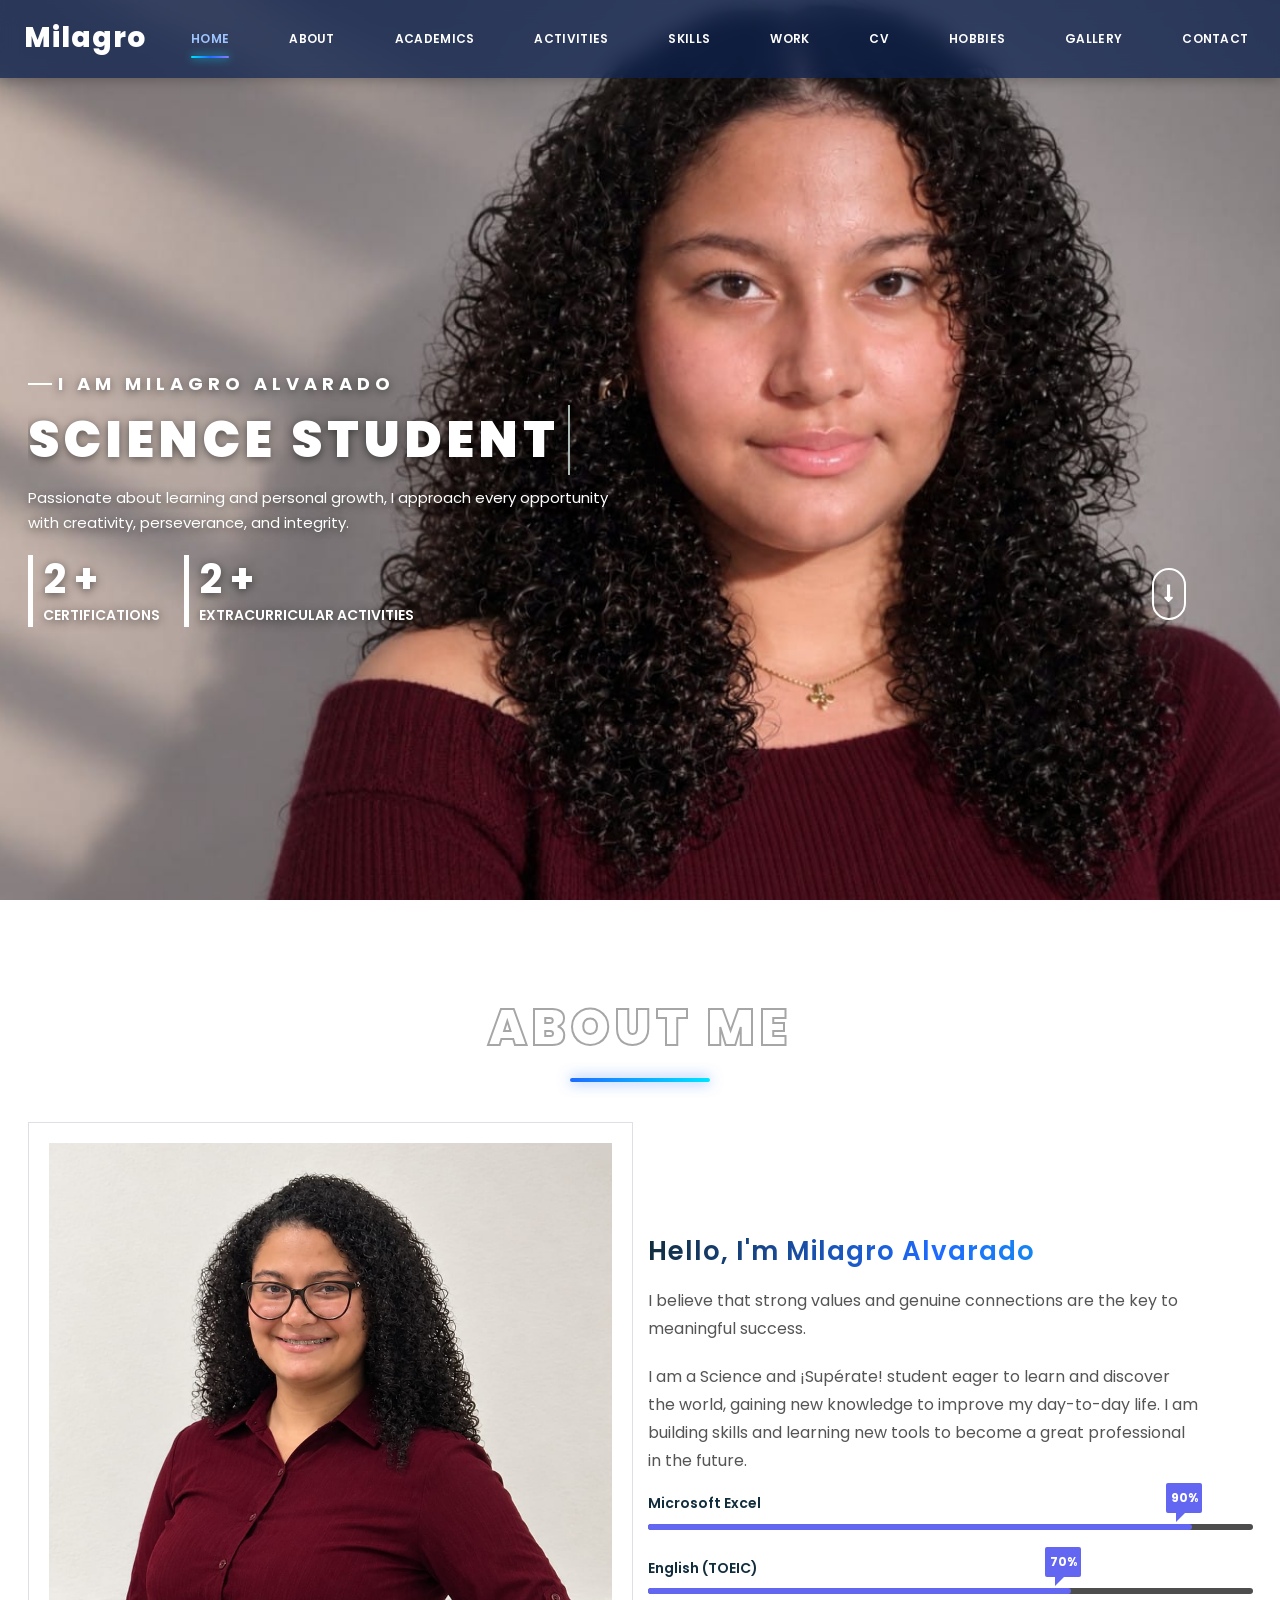
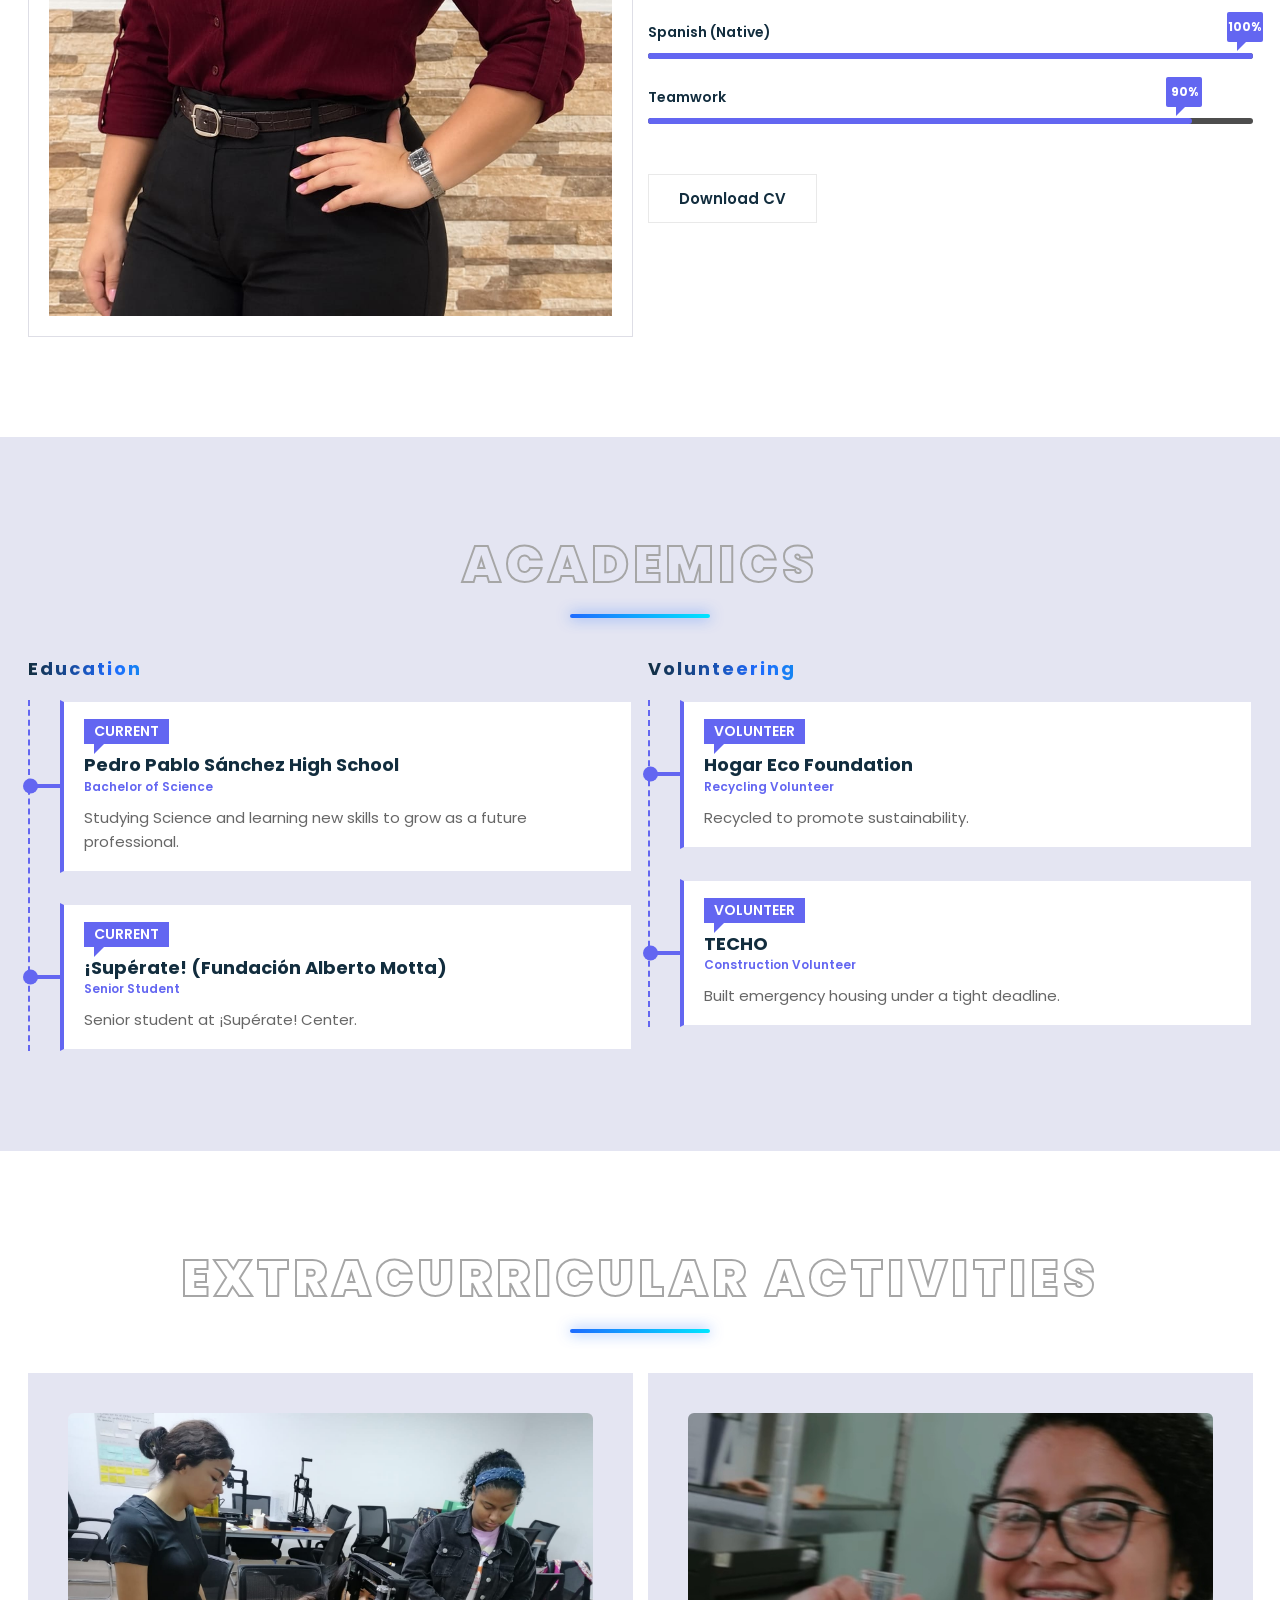
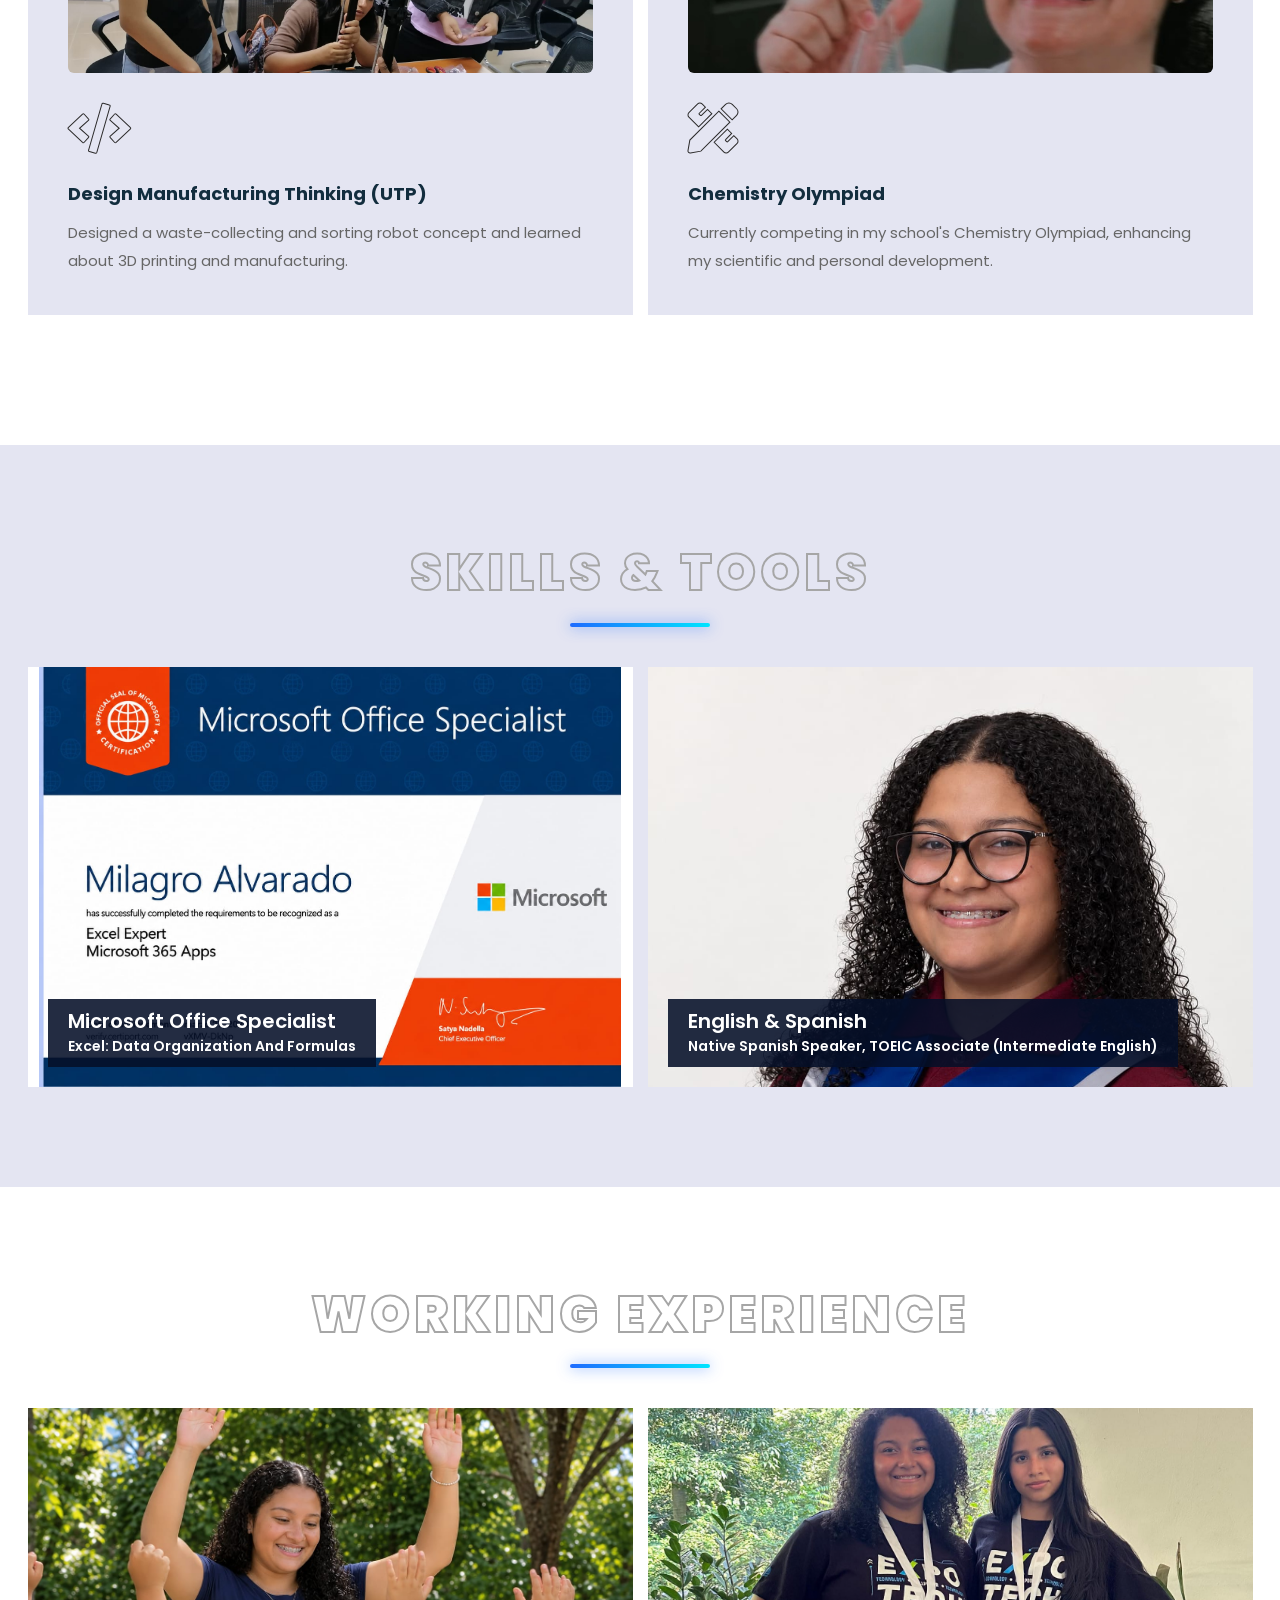
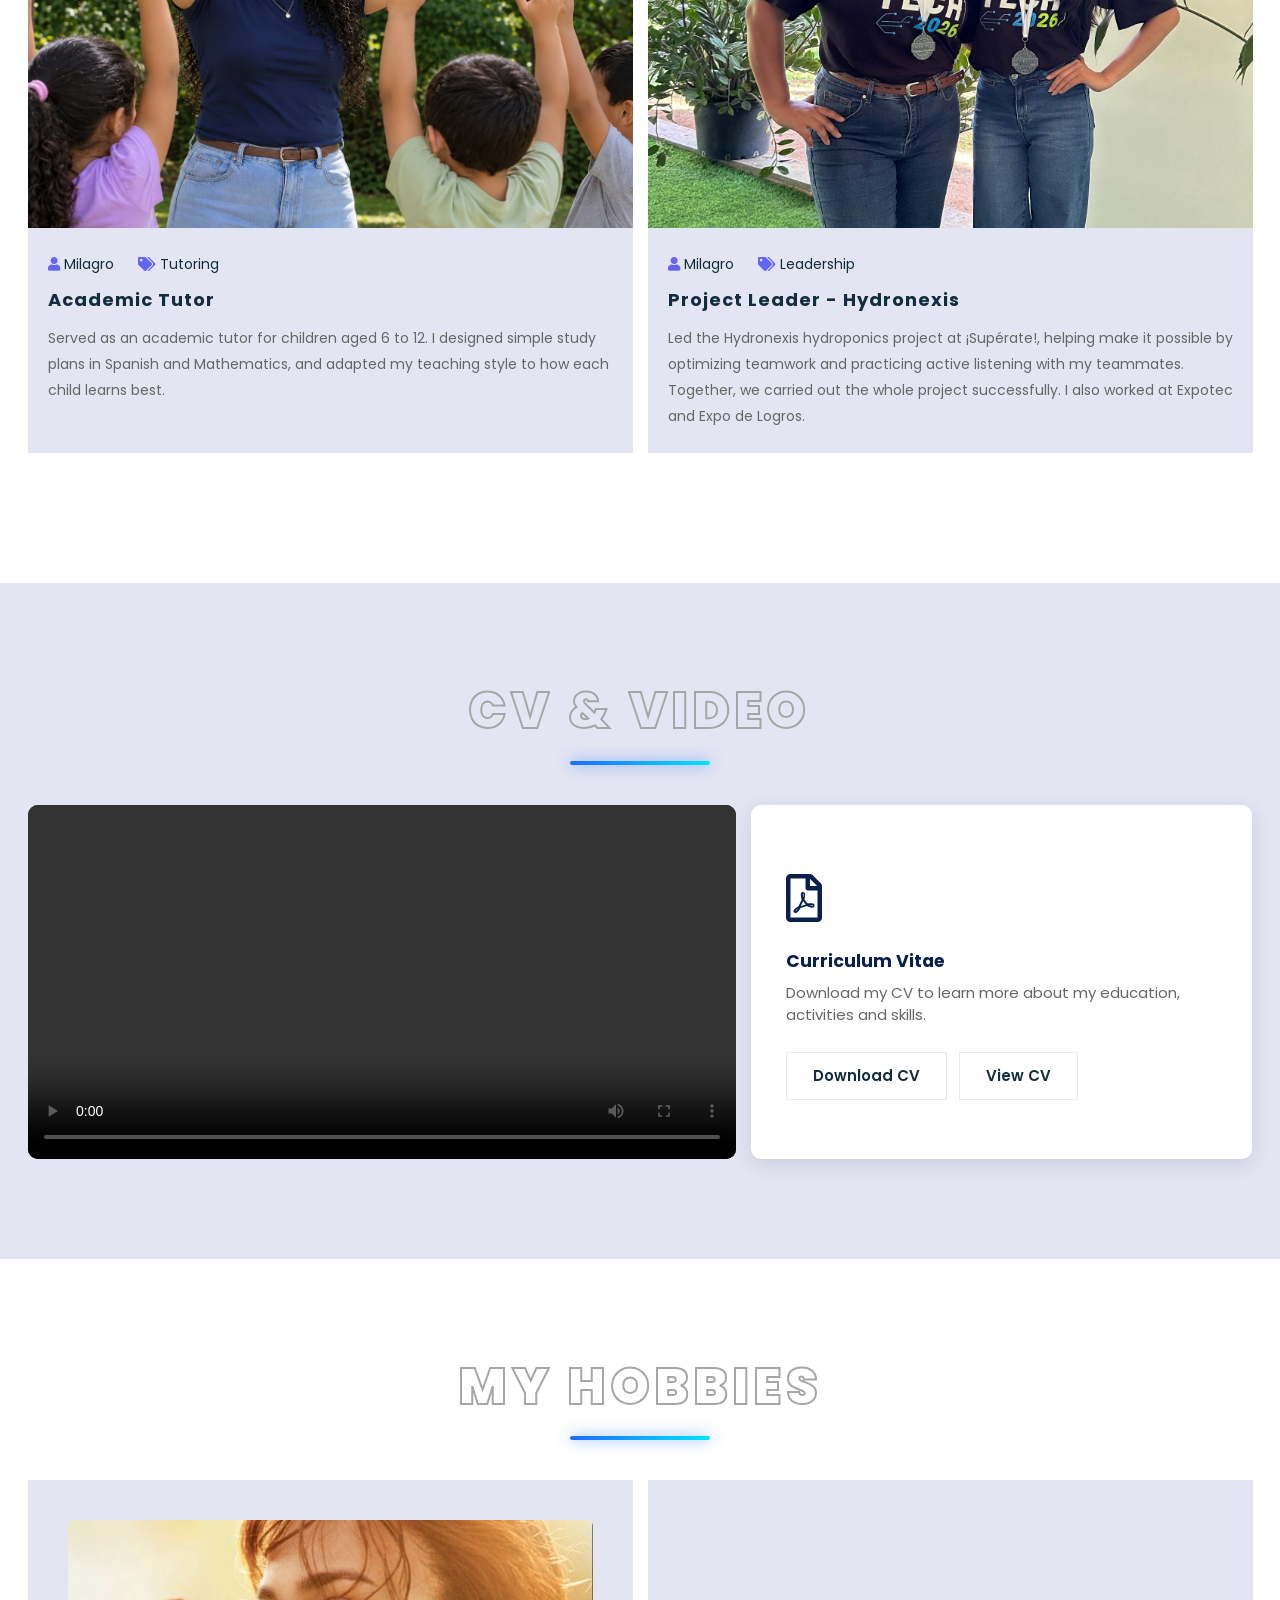
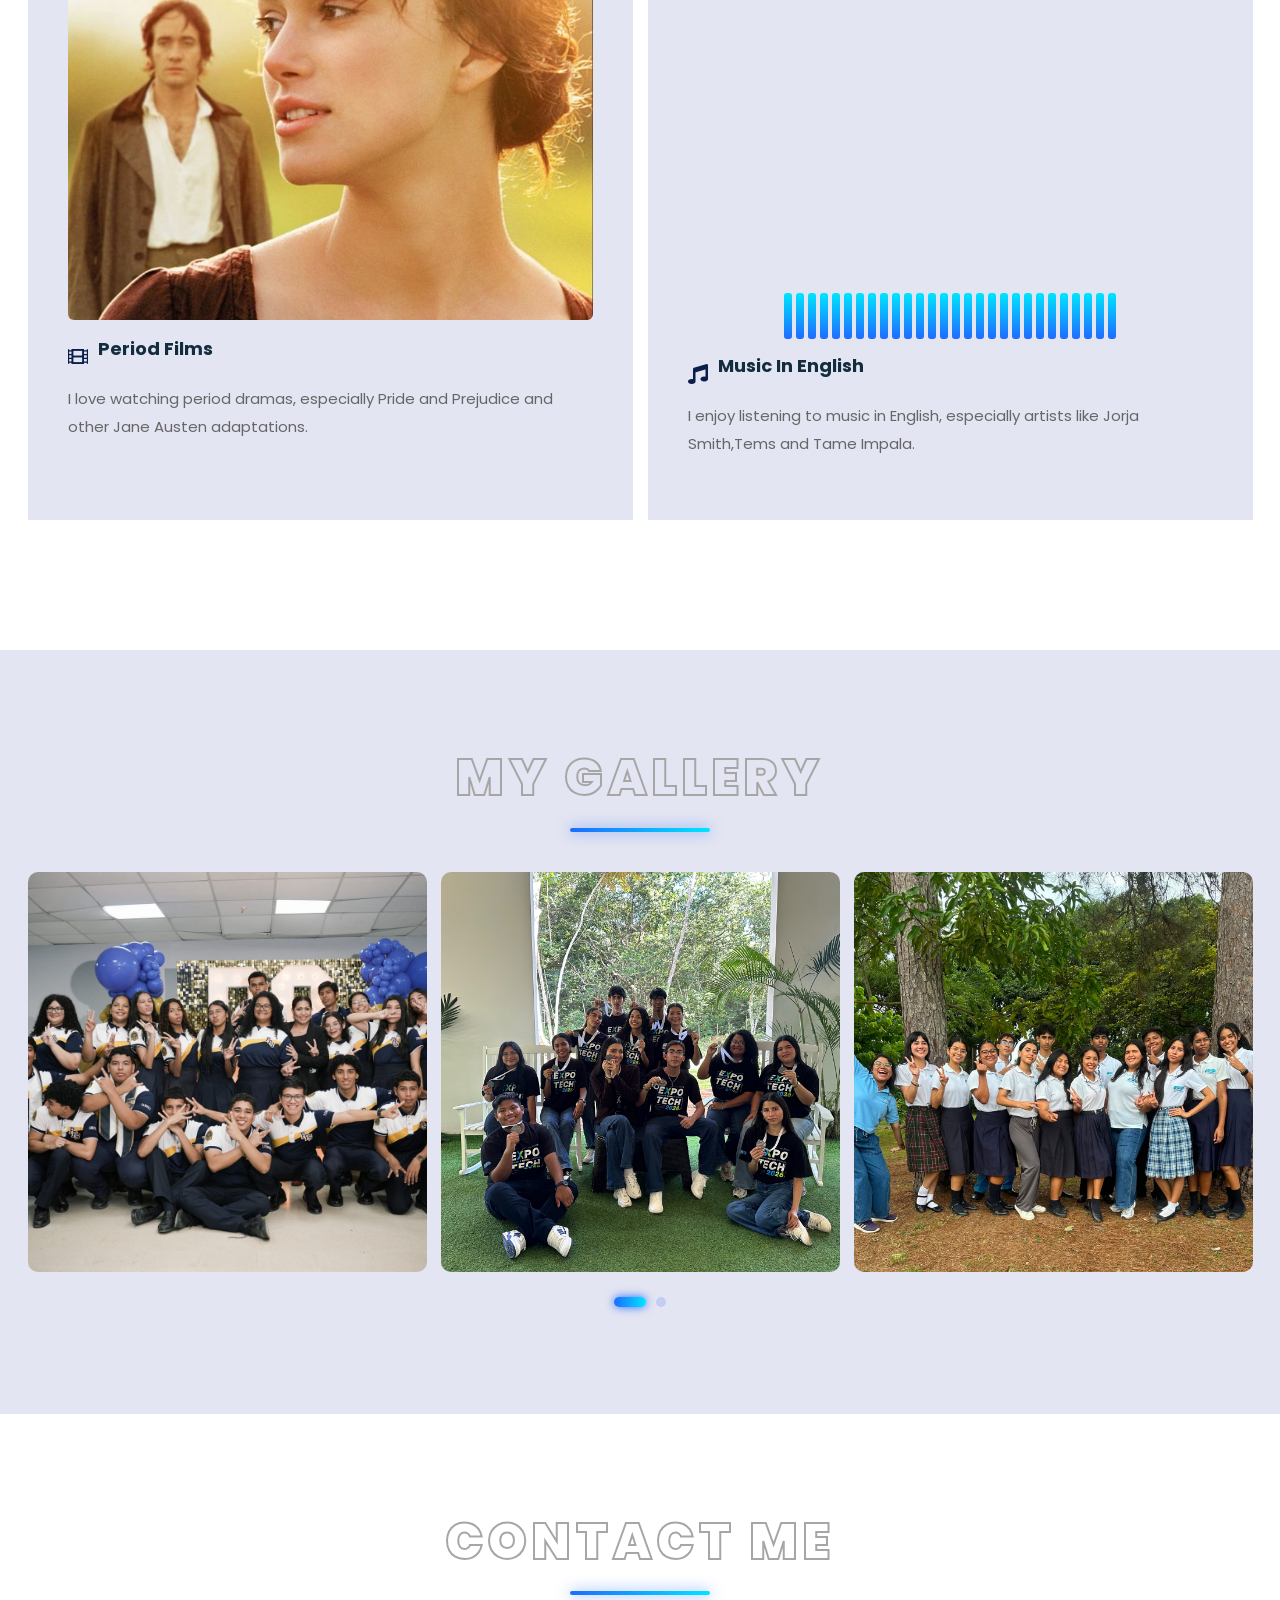
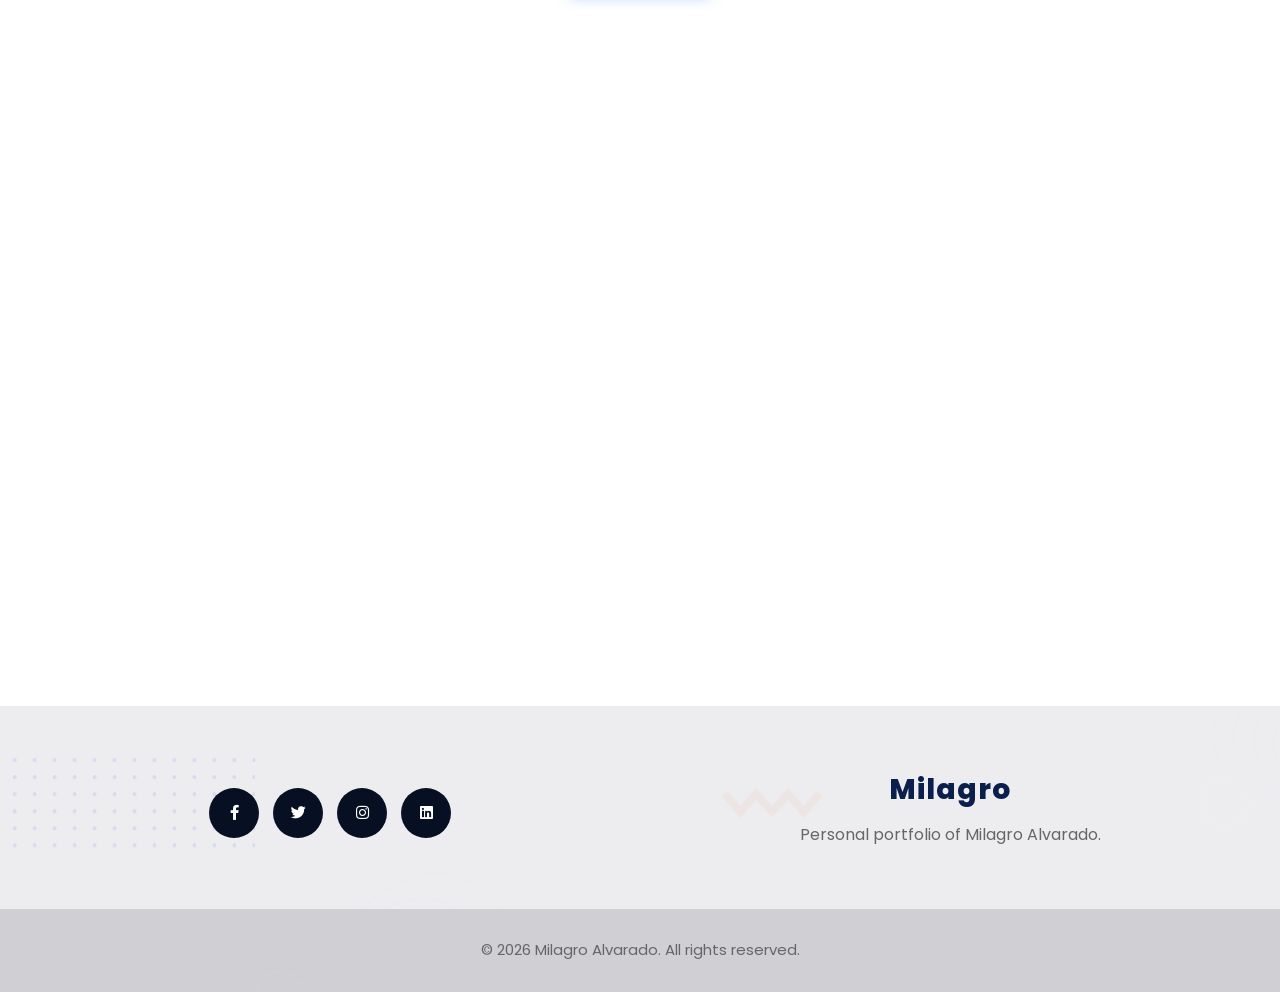
==== index.html @ 0e86d21f "Update fmt.Println message from 'Hello' to 'Goodbye'" ====
<!DOCTYPE html>
<html class="no-js" lang="en">

<head>
 <meta charset="UTF-8">
 <meta name="viewport" content="width=device-width, initial-scale=1, shrink-to-fit=no">
 <title>Milagro Alvarado - Portfolio</title>
 <link rel="icon" href="assets/img/icon.png?v=2" type="image/png">

 <link rel="stylesheet" href="assets/css/bootstrap.min.css">
 <link rel="stylesheet" href="assets/css/fontawesome.all.min.css">
 <link rel="stylesheet" href="assets/css/owl.carousel.min.css">
 <link rel="stylesheet" href="assets/css/owl.theme.default.min.css">
 <link rel="stylesheet" href="assets/css/animate.css">
 <link rel="stylesheet" href="assets/css/lightcase.css">
 <link rel="stylesheet" href="assets/css/typed.css">
 <link rel="stylesheet" href="assets/css/normalize.css">
 <link rel="stylesheet" href="style.css">
 <link rel="stylesheet" href="assets/css/responsive.css">
<link rel="stylesheet" href="animaciones.css?v=2">
 <style>
  html, body { overflow-x: hidden; }

  /* ===== 1. TOP BAR: translucent navy, white letters, ONE row ===== */
  .header {
   background: rgba(11, 31, 77, .72) !important;
   -webkit-backdrop-filter: blur(10px);
   backdrop-filter: blur(10px);
   box-shadow: 0 2px 12px rgba(0, 0, 0, .25);
  }
  .header .logo a { color: #fff !important; }
  .header .menu nav ul li a { color: #fff !important; font-weight: 600; }
  .header .menu nav ul li.current a,
  .header .menu nav ul li a:hover { color: #9ec5ff !important; }

  /* Text logo (no black background) */
  .header .logo a.logo-text,
  .footer .f-logo a.logo-text {
   font-family: 'Poppins', sans-serif;
   font-weight: 800;
   font-size: 28px;
   letter-spacing: 1px;
   color: #fff !important;
   text-decoration: none;
   line-height: 1;
   display: inline-block;
  }

  @media (min-width: 992px) {
   .header .container { max-width: 100%; padding-left: 24px; padding-right: 24px; }
   .header .row { flex-wrap: nowrap; align-items: center; }
   .header .row > .col-lg-2 { flex: 0 0 auto; width: auto; max-width: none; }
   .header .row > .col-lg-10 { flex: 1 1 auto; width: auto; max-width: none; }
   .header .menu nav ul {
    display: flex;
    flex-wrap: nowrap;
    justify-content: flex-end;
    white-space: nowrap;
   }
   .header .menu nav ul li { margin-left: 6px !important; margin-right: 6px !important; }
   .header .menu nav ul li a { font-size: 11px !important; letter-spacing: .3px; }
  }
  @media (min-width: 1200px) {
   .header .menu nav ul li { margin-left: 10px !important; margin-right: 10px !important; }
   .header .menu nav ul li a { font-size: 12px !important; }
  }

  /* ===== 2. HERO: white text ===== */
  .hero2-section-caption h2,
  .hero2-section-caption h4,
  .hero2-section-caption h4 b,
  .hero2-section-caption p,
  .hero2-section-caption ul li .counter-full,
  .hero2-section-caption ul li .counter-full span,
  .hero2-section-caption ul li .content {
   color: #fff !important;
   -webkit-text-fill-color: #fff !important;
   -webkit-text-stroke: 0 !important;
   text-shadow: 0 2px 10px rgba(0, 0, 0, .55);
  }
  .hero2-section-caption h2:before,
  .hero2-section-caption h2:after { background: #fff !important; }
  .hero2-section-caption ul li { border-color: #fff !important; }
  .hero-scroll-icon a, .hero-scroll-icon i { color: #fff !important; border-color: #fff !important; }

  /* ===== 3. CV + VIDEO: same height ===== */
  .cv-row > div { display: flex; }
  .cv-video {
   width: 100%;
   height: 100%;
   min-height: 340px;
   object-fit: contain;
   border-radius: 10px;
   background: #000;
  }
  .cv-box {
   background: #fff;
   border-radius: 10px;
   padding: 35px;
   box-shadow: 0 5px 20px rgba(11, 31, 77, .12);
   width: 100%;
   display: flex;
   flex-direction: column;
   justify-content: center;
  }
  .cv-buttons { display: flex; flex-wrap: wrap; gap: 12px; }
  .cv-buttons .button-1 {
   display: inline-block;
   height: auto !important;
   line-height: 1.2 !important;
   padding: 14px 26px !important;
   margin: 0 !important;
  }

  /* ===== 4. CARDS WITH PHOTOS: faces visible, same size ===== */
  .card-photo {
   width: 100%;
   height: 260px;
   object-fit: cover;
   object-position: center top;
   border-radius: 6px;
   margin-bottom: 20px;
  }
  .row > [class*="col-"] > .info-box-1 { height: 100%; }

  /* ===== 5. SKILLS: same size + dark caption with white letters ===== */
  .portfolio-item { position: relative; overflow: hidden; }
  .portfolio-item img {
   width: 100%;
   height: 420px;
   object-fit: cover;
   object-position: center top;
   display: block;
  }
  .portfolio-item img.contain { object-fit: contain; object-position: center; background: #fff; }
  .portfolio-content { background: rgba(5, 15, 40, .88) !important; }
  .portfolio-content h4,
  .portfolio-content p,
  .portfolio-content-full h4,
  .portfolio-content-full p {
   color: #fff !important;
   text-shadow: none !important;
  }
  .portfolio-overly { background: rgba(5, 15, 40, .6) !important; }
  .portfolio-overly a, .portfolio-overly i { color: #fff !important; }

  /* ===== 6. WORK: same size, full photo visible ===== */
  .blog-item { height: 100%; }
  .blog-item .thumbanil img {
   width: 100%;
   height: 420px;
   object-fit: cover;
   object-position: center top;
   display: block;
  }
  /* Hydronexis: show the lower part (the people), not only the trees */
  .blog-item .thumbanil img.hydro {
   object-position: center 85%;
  }

  /* ===== 6b. HOBBIES: bigger photo, small icon next to the title ===== */
  #hobbies .card-photo {
   height: 400px;
   object-position: center 15%;
   margin-bottom: 18px;
  }
  #hobbies .info-box-1 { min-height: 640px; }
  #hobbies .hobby-title {
   display: flex;
   align-items: center;
   gap: 10px;
   margin-bottom: 10px;
  }
  #hobbies .hobby-title i {
   font-size: 20px;
   color: #0b1f4d;
   line-height: 1;
  }
  #hobbies .hobby-title a { line-height: 1.2; }

  /* ===== 7. GALLERY: same size, faces visible ===== */
  .gallery { display: grid; grid-template-columns: repeat(3, 1fr); grid-auto-rows: 340px; gap: 14px; }
  .gallery a { display: block; overflow: hidden; border-radius: 10px; }
  .gallery img { width: 100%; height: 100%; object-fit: cover; object-position: center 20%; transition: transform .4s; }
  .gallery a:hover img { transform: scale(1.06); }
  .gallery a:nth-child(4) img { object-position: center 10%; }
  .gallery a:nth-child(6) img { object-position: center 30%; }
  .gallery .tall { grid-row: auto; }
  .gallery .wide { grid-column: auto; }
  @media (max-width: 767px) {
   .gallery { grid-template-columns: repeat(2, 1fr); grid-auto-rows: 240px; }
   .card-photo { height: 220px; }
   #hobbies .card-photo { height: 320px; }
   #hobbies .info-box-1 { min-height: 0; }
   .portfolio-item img { height: 320px; }
   .blog-item .thumbanil img { height: 340px; }
  }
 </style>
</head>
<body class="light-demo">
 <div id="intro"><div id="introName">Milagro</div><div class="intro-line"></div></div>
 <!-- Start Header Area -->
 <header class="header header-2">
  <div class="container">
   <div class="row">
    <!-- Logo -->
    <div class="col-lg-2 align-self-center">
     <div class="logo">
      <a class="logo-text" href="#home">Milagro</a>
     </div>
     <div class="mobile-nav-icon">
      <div class="div">
       <span></span>
       <span></span>
       <span></span>
      </div>
     </div>
    </div>
    <div class="col-lg-10">
     <div class="off-canvas"></div>
     <div class="menu">
      <nav>
       <ul>
        <li class="current"><a href="#home">Home</a></li>
        <li><a href="#about">About</a></li>
        <li><a href="#academic">Academics</a></li>
        <li><a href="#extra">Activities</a></li>
        <li><a href="#skills">Skills</a></li>
        <li><a href="#experience">Work</a></li>
        <li><a href="#cv">CV</a></li>
        <li><a href="#hobbies">Hobbies</a></li>
        <li><a href="#gallery">Gallery</a></li>
        <li><a href="#contact">Contact</a></li>
       </ul>
      </nav>
     </div>
    </div>
   </div>
  </div>
 </header>
 <!-- End Header Area -->

 <!-- Start Hero Area -->
 <section class="hero-section2" id="home" style="background-image:url('assets/img/milagro-hero.jpg');">
  <div class="container">
   <div class="row">
    <div class="col-lg-12">
     <div class="hero2-section-caption">
      <div class="hero2-section-caption-full">
       <h2>I Am Milagro Alvarado</h2>
       <h4 class="cd-headline clip is-full-width">
        <span class="cd-words-wrapper">
         <b class="is-visible">Science Student</b>
         <b class="nd2">Academic Tutor</b>
         <b>Excel Specialist</b>
        </span>
       </h4>
       <p>Passionate about learning and personal growth, I approach every opportunity with creativity, perseverance, and integrity.</p>
       <ul>
        <li>
         <span class="counter-full">
          <span class="counter">2</span>
          <span>+</span>
         </span>
         <span class="content">CERTIFICATIONS</span>
        </li>
        <li>
         <span class="counter-full">
          <span class="counter">2</span>
          <span>+</span>
         </span>
         <span class="content">EXTRACURRICULAR ACTIVITIES</span>
        </li>
       </ul>
      </div>
      <div class="hero-scroll-icon">
       <a href="#about"><i class="fas fa-long-arrow-alt-down"></i></a>
      </div>
     </div>
    </div>
   </div>
  </div>
 </section>
 <!-- End Hero Area -->

 <!-- Start About Area -->
 <section class="section-padding" id="about">
  <div class="container">
   <div class="row mb-40">
    <div class="col-lg-12">
     <div class="section-headding">
      <h2>About Me</h2>
     </div>
    </div>
   </div>
   <div class="row">
    <div class="col-lg-6">
     <div class="about-img">
      <img src="assets/img/milagro-about.jpg" alt="Milagro Alvarado">
     </div>
    </div>
    <div class="col-lg-6 align-self-center">
     <div class="about-content">
      <h4>Hello, I'm Milagro Alvarado</h4>
      <p>I believe that strong values and genuine connections are the key to meaningful success.</p>
      <p class="mb-40">I am a Science and ¡Supérate! student eager to learn and discover the world, gaining new knowledge to improve my day-to-day life. I am building skills and learning new tools to become a great professional in the future.</p>
      <div class="progress-bars wow fadeInUp" data-wow-delay=".1s">
       <div class="single-progress">
        <h3>Microsoft Excel</h3>
        <div class="progress">
         <div class="progress-bar wow" style="width: 90%;">
          <span class="percent">90%</span>
         </div>
        </div>
       </div>
      </div>
      <div class="progress-bars wow fadeInUp" data-wow-delay=".3s">
       <div class="single-progress">
        <h3>English (TOEIC)</h3>
        <div class="progress">
         <div class="progress-bar wow" style="width: 70%;">
          <span class="percent">70%</span>
         </div>
        </div>
       </div>
      </div>
      <div class="progress-bars wow fadeInUp" data-wow-delay=".3s">
       <div class="single-progress">
        <h3>Spanish (Native)</h3>
        <div class="progress">
         <div class="progress-bar wow" style="width: 100%;">
          <span class="percent">100%</span>
         </div>
        </div>
       </div>
      </div>
      <div class="progress-bars wow fadeInUp" data-wow-delay=".3s">
       <div class="single-progress">
        <h3>Teamwork</h3>
        <div class="progress">
         <div class="progress-bar wow" style="width: 90%;">
          <span class="percent">90%</span>
         </div>
        </div>
       </div>
      </div>
      <div class="about-us-btn pt-20">
       <a class="button-1" href="assets/img/Milagro-CV.pdf" download>Download CV</a>
      </div>
     </div>
    </div>
   </div>
  </div>
 </section>
 <!-- End About Area -->

 <!-- Start Academics Area -->
 <section class="section-padding-2 section-bg" id="academic">
  <div class="container">
   <div class="row mb-40">
    <div class="col-lg-12 text-center">
     <div class="section-headding">
      <h2>Academics</h2>
     </div>
    </div>
   </div>
   <div class="row">
    <div class="col-lg-6 mb-30">
     <div class="resume-box">
      <h3>Education</h3>
      <div class="resume__list">
       <div class="single-resume__list mb-30 wow fadeInUp">
        <div class="year">
         <span>Current</span>
        </div>
        <h4 class="university-name">Pedro Pablo Sánchez High School</h4>
        <p class="degree">Bachelor of Science</p>
        <p class="des">Studying Science and learning new skills to grow as a future professional.</p>
       </div>
       <div class="single-resume__list wow fadeInUp">
        <div class="year">
         <span>Current</span>
        </div>
        <h4 class="university-name">¡Supérate! (Fundación Alberto Motta)</h4>
        <p class="degree">Senior Student</p>
        <p class="des">Senior student at ¡Supérate! Center.</p>
       </div>
      </div>
     </div>
    </div>
    <div class="col-lg-6 mb-30">
     <div class="resume-box">
      <h3>Volunteering</h3>
      <div class="resume__list">
       <div class="single-resume__list mb-30 wow fadeInUp">
        <div class="year">
         <span>Volunteer</span>
        </div>
        <h4 class="university-name">Hogar Eco Foundation</h4>
        <p class="degree">Recycling Volunteer</p>
        <p class="des">Recycled to promote sustainability.</p>
       </div>
       <div class="single-resume__list wow fadeInUp">
        <div class="year">
         <span>Volunteer</span>
        </div>
        <h4 class="university-name">TECHO</h4>
        <p class="degree">Construction Volunteer</p>
        <p class="des">Built emergency housing under a tight deadline.</p>
       </div>
      </div>
     </div>
    </div>
   </div>
  </div>
 </section>
 <!-- End Academics Area -->

 <!-- Start Extracurricular Activities Area -->
 <section class="section-padding" id="extra">
  <div class="container">
   <div class="row mb-40">
    <div class="col-lg-12">
     <div class="section-headding">
      <h2>Extracurricular Activities</h2>
     </div>
    </div>
   </div>
   <div class="row">
    <div class="col-lg-6 col-md-6 mb-30">
     <div class="info-box-1">
      <div class="info-box-1-inner">
       <img class="card-photo" src="assets/img/utp.jpg" alt="UTP project">
       <div class="icon">
        <i class="fas fa-code"></i>
       </div>
       <div class="content">
        <h3><a href="#extra">Design Manufacturing Thinking (UTP)</a></h3>
        <p>Designed a waste-collecting and sorting robot concept and learned about 3D printing and manufacturing.</p>
       </div>
      </div>
     </div>
    </div>
    <div class="col-lg-6 col-md-6 mb-30">
     <div class="info-box-1">
      <div class="info-box-1-inner">
       <img class="card-photo" src="assets/img/chemistry.jpg" alt="Chemistry Olympiad" style="object-position:center 10%;">
       <div class="icon">
        <i class="fas fa-pencil-ruler"></i>
       </div>
       <div class="content">
        <h3><a href="#extra">Chemistry Olympiad</a></h3>
        <p>Currently competing in my school's Chemistry Olympiad, enhancing my scientific and personal development.</p>
       </div>
      </div>
     </div>
    </div>
   </div>
  </div>
 </section>
 <!-- End Extracurricular Activities Area -->

 <!-- Start Skills Area -->
 <section class="section-padding-2 section-bg" id="skills">
  <div class="container">
   <div class="row mb-40">
    <div class="col-lg-12">
     <div class="section-headding">
      <h2>Skills &amp; Tools</h2>
     </div>
    </div>
   </div>
   <div class="row">
    <div class="col-lg-6 col-md-6 col-sm-6 mb-30">
     <div class="portfolio-item">
      <img class="contain" src="assets/img/excel.jpg" alt="Microsoft Office Specialist certificate">
      <div class="portfolio-content">
       <div class="portfolio-content-full">
        <h4>Microsoft Office Specialist</h4>
        <p>Excel: data organization and formulas</p>
       </div>
      </div>
      <div class="portfolio-overly">
       <a data-rel="lightcase:myPortfolio" href="assets/img/excel.jpg"><i class="far fa-eye"></i></a>
      </div>
     </div>
    </div>
    <div class="col-lg-6 col-md-6 col-sm-6 mb-30">
     <div class="portfolio-item">
      <img src="assets/img/skills3.jpg" alt="English and Spanish">
      <div class="portfolio-content">
       <div class="portfolio-content-full">
        <h4>English &amp; Spanish</h4>
        <p>Native Spanish speaker, TOEIC Associate (intermediate English)</p>
       </div>
      </div>
      <div class="portfolio-overly">
       <a data-rel="lightcase:myPortfolio" href="assets/img/skills3.jpg"><i class="far fa-eye"></i></a>
      </div>
     </div>
    </div>
   </div>
  </div>
 </section>
 <!-- End Skills Area -->

 <!-- Start Working Experience Area -->
 <section class="section-padding" id="experience">
  <div class="container">
   <div class="row mb-40">
    <div class="col-lg-12">
     <div class="section-headding">
      <h2>Working Experience</h2>
     </div>
    </div>
   </div>
   <div class="row">
    <div class="col-lg-6 col-md-6 mb-30">
     <div class="blog-item">
      <div class="thumbanil">
       <a href="#experience">
        <img src="assets/img/tutoring.jpg" alt="Academic tutor">
       </a>
      </div>
      <div class="content">
       <div class="auth">
        <span><a href="#experience"><i class="fas fa-user"></i> Milagro</a></span>
        <span><a href="#experience"><i class="fas fa-tags"></i> Tutoring</a></span>
       </div>
       <h2><a href="#experience">Academic Tutor</a></h2>
       <p>Served as an academic tutor for children aged 6 to 12. I designed simple study plans in Spanish and Mathematics, and adapted my teaching style to how each child learns best.</p>
      </div>
     </div>
    </div>
    <div class="col-lg-6 col-md-6 mb-30">
     <div class="blog-item">
      <div class="thumbanil">
       <a href="#experience">
        <img class="hydro" src="assets/img/hydronexis.jpg" alt="Hydronexis project">
       </a>
      </div>
      <div class="content">
       <div class="auth">
        <span><a href="#experience"><i class="fas fa-user"></i> Milagro</a></span>
        <span><a href="#experience"><i class="fas fa-tags"></i> Leadership</a></span>
       </div>
       <h2><a href="#experience">Project Leader - Hydronexis</a></h2>
       <p>Led the Hydronexis hydroponics project at ¡Supérate!, helping make it possible by optimizing teamwork and practicing active listening with my teammates. Together, we carried out the whole project successfully. I also worked at Expotec and Expo de Logros.</p>
      </div>
     </div>
    </div>
   </div>
  </div>
 </section>
 <!-- End Working Experience Area -->

 <!-- Start CV & Video Area -->
 <section class="section-padding-2 section-bg" id="cv">
  <div class="container">
   <div class="row mb-40">
    <div class="col-lg-12">
     <div class="section-headding">
      <h2>CV &amp; Video</h2>
     </div>
    </div>
   </div>
   <div class="row cv-row">
    <div class="col-lg-7 mb-30">
     <video class="cv-video" controls playsinline preload="auto">
      <source src="assets/img/my-video.mp4" type="video/mp4">
      Your browser does not support the video tag.
     </video>
    </div>
    <div class="col-lg-5 mb-30">
     <div class="cv-box">
      <div style="font-size:48px;color:#0b1f4d;margin-bottom:15px;"><i class="far fa-file-pdf"></i></div>
      <h3 style="color:#0b1f4d;font-weight:700;margin-bottom:10px;">Curriculum Vitae</h3>
      <p style="margin-bottom:25px;">Download my CV to learn more about my education, activities and skills.</p>
      <div class="cv-buttons">
       <a class="button-1" href="assets/img/Milagro-CV.pdf" download>Download CV</a>
       <a class="button-1" href="assets/img/Milagro-CV.pdf" target="_blank" rel="noopener">View CV</a>
      </div>
     </div>
    </div>
   </div>
  </div>
 </section>
 <!-- End CV & Video Area -->

 <!-- Start Hobbies Area -->
 <section class="section-padding" id="hobbies">
  <div class="container">
   <div class="row mb-40">
    <div class="col-lg-12">
     <div class="section-headding">
      <h2>My Hobbies</h2>
     </div>
    </div>
   </div>
   <div class="row">
    <div class="col-lg-6 col-md-6 mb-30">
     <div class="info-box-1">
      <div class="info-box-1-inner">
       <img class="card-photo" src="assets/img/hobby-films.jpg" alt="Period films">
       <div class="content">
        <h3 class="hobby-title"><i class="fas fa-film"></i><a href="#hobbies">Period Films</a></h3>
        <p>I love watching period dramas, especially Pride and Prejudice and other Jane Austen adaptations.</p>
       </div>
      </div>
     </div>
    </div>
    <div class="col-lg-6 col-md-6 mb-30">
     <div class="info-box-1">
      <div class="info-box-1-inner">
<iframe class="card-photo" style="border-radius:12px;border:0;height:352px" src="https://open.spotify.com/embed/playlist/1S0HehwXmXfe39BeBRVL5B?theme=0" allow="autoplay; clipboard-write; encrypted-media; fullscreen; picture-in-picture" loading="lazy" title="Mi playlist"></iframe>
       <div class="content">
        <h3 class="hobby-title"><i class="fas fa-music"></i><a href="#hobbies">Music in English</a></h3>
        <p>I enjoy listening to music in English, especially artists like Jorja Smith,Tems and Tame Impala.</p>
       </div>
      </div>
     </div>
    </div>
   </div>
  </div>
 </section>
 <!-- End Hobbies Area -->

 <!-- Start Gallery Area -->
 <section class="section-padding section-bg" id="gallery">
  <div class="container">
   <div class="row mb-40">
    <div class="col-lg-12">
     <div class="section-headding">
      <h2>My Gallery</h2>
     </div>
    </div>
   </div>
   <div class="gallery">
    <a data-rel="lightcase:myGallery" href="assets/img/gallery1.jpg"><img src="assets/img/gallery1.jpg" alt="Gallery 1"></a>
    <a data-rel="lightcase:myGallery" href="assets/img/gallery2.jpg"><img src="assets/img/gallery2.jpg" alt="Gallery 2"></a>
    <a data-rel="lightcase:myGallery" href="assets/img/gallery3.jpg"><img src="assets/img/gallery3.jpg" alt="Gallery 3"></a>
    <a data-rel="lightcase:myGallery" href="assets/img/gallery4.jpg"><img src="assets/img/gallery4.jpg" alt="Gallery 4"></a>
    <a data-rel="lightcase:myGallery" href="assets/img/gallery5.jpg"><img src="assets/img/gallery5.jpg" alt="Gallery 5"></a>
    <a data-rel="lightcase:myGallery" href="assets/img/gallery6.jpg"><img src="assets/img/gallery6.jpg" alt="Gallery 6"></a>
   </div>
  </div>
 </section>
 <!-- End Gallery Area -->

 <!-- Start Contact Area -->
 <section class="section-padding" id="contact">
  <div class="container">
   <div class="row mb-40">
    <div class="col-lg-12">
     <div class="section-headding">
      <h2>Contact Me</h2>
     </div>
    </div>
   </div>
   <div class="row">
    <div class="col-lg-4">
     <div class="contact-info" style="background-image: url('assets/img/contact.jpg');">
      <h2>Feel free to contact me</h2>
      <div class="contact-info-list">
       <div class="item mb-20">
        <div class="icon">
         <i class="fas fa-home"></i>
        </div>
        <div class="content">
         <h4>Location</h4>
         <p>La Chorrera, Panamá Oeste</p>
        </div>
       </div>
       <div class="item mb-20">
        <div class="icon">
         <i class="far fa-envelope"></i>
        </div>
        <div class="content">
         <h4>Email</h4>
         <p><a href="mailto:milagro.darllelys01@gmail.com">milagro.darllelys01@gmail.com</a></p>
        </div>
       </div>
       <div class="item">
        <div class="icon">
         <i class="fas fa-mobile-alt"></i>
        </div>
        <div class="content">
         <h4>Call Me</h4>
         <p><a href="tel:+50764258267">+507 6425-8267</a></p>
        </div>
       </div>
      </div>
     </div>
    </div>
    <div class="col-lg-8">
     <div class="contact-from">
      <form action="mailto:milagro.darllelys01@gmail.com" method="post" enctype="text/plain">
       <div class="row">
        <div class="col-sm-6">
         <div class="single-input">
          <input type="text" name="name" placeholder="Name" required>
         </div>
        </div>
        <div class="col-sm-6">
         <div class="single-input">
          <input type="email" name="email" placeholder="Email" required>
         </div>
        </div>
        <div class="col-sm-12">
         <div class="single-input">
          <input type="text" name="subject" placeholder="Subject">
         </div>
        </div>
        <div class="col-lg-12">
         <div class="single-input">
          <textarea name="message" placeholder="Your Message" required></textarea>
         </div>
        </div>
        <div class="col-lg-12">
         <div class="single-input">
          <button type="submit" class="button-1">Send Message</button>
         </div>
        </div>
       </div>
      </form>
     </div>
    </div>
   </div>
  </div>
 </section>
 <!-- End Contact Area -->

 <!-- Start Footer Area -->
 <footer class="footer section-bg" style="background-image: url('assets/img/footer.png');">
  <div class="footer-top pt-70 pb-30">
   <div class="container">
    <div class="row">
     <div class="col-lg-6 mb-30 align-self-center">
      <div class="footer-widgets">
       <div class="footer-social">
        <span><a href="#home"><i class="fab fa-facebook-f"></i></a></span>
        <span><a href="#home"><i class="fab fa-twitter"></i></a></span>
        <span><a href="#home"><i class="fab fa-instagram"></i></a></span>
        <span><a href="#home"><i class="fab fa-linkedin"></i></a></span>
       </div>
      </div>
     </div>
     <div class="col-lg-6 mb-30">
      <div class="footer-widgets">
       <div class="f-logo">
        <a class="logo-text" href="#home" style="color:#0b1f4d !important;">Milagro</a>
       </div>
       <p>Personal portfolio of Milagro Alvarado.</p>
      </div>
     </div>
    </div>
   </div>
  </div>
  <div class="footer-bottom">
   <div class="container">
    <div class="row">
     <div class="col-lg-12 text-center">
      <div class="f-copy-text">
       <p>© 2026 Milagro Alvarado. All rights reserved.</p>
      </div>
     </div>
    </div>
   </div>
  </div>
 </footer>
 <!-- End Footer Area -->

 <div class="scroll-area">
  <i class="fa fa-angle-up"></i>
 </div>

 <!-- Js File -->
 <script src="assets/js/modernizr.min.js"></script>
 <script src="assets/js/jquery-3.6.0.min.js"></script>
 <script src="assets/js/popper.min.js"></script>
 <script src="assets/js/bootstrap.min.js"></script>
 <script src="assets/js/owl.carousel.min.js"></script>
 <script src="assets/js/jquery.nav.min.js"></script>
 <script src="assets/js/lightcase.js"></script>
 <script src="assets/js/typed.js"></script>
 <script src="assets/js/jquery.waypoints.min.js"></script>
 <script src="assets/js/jquery.counterup.min.js"></script>
 <script src="assets/js/wow.min.js"></script>
 <script src="assets/js/script.js"></script>
 <script src="animaciones.js"></script>
</body>
</html>
---- assets/css/lightcase.css ----
/**
 * Lightcase - jQuery Plugin
 * The smart and flexible Lightbox Plugin.
 *
 * @author		Cornel Boppart <cornel@bopp-art.com>
 * @copyright	Author
 *
 * @version		2.5.0 (11/03/2018)
 */
/**
 * Lightcase settings
 *
 * Note: Override default settings for your project without touching this source code by simply
 * defining those variables within a SASS map called '$lightcase-custom'.
 *
 * // Example usage
 * $lightcase-custom: (
 *   'breakpoint': 768px
 * );
 */
@font-face {
  font-family: 'lightcase';
  src: url("../fonts/lightcaseeead.eot?55356177");
  src: url("../fonts/lightcaseeead.eot?55356177#iefix") format("embedded-opentype"), url("../fonts/lightcaseeead.woff?55356177") format("woff"), url("../fonts/lightcaseeead.ttf?55356177") format("truetype"), url("../fonts/lightcaseeead.svg?55356177#lightcase") format("svg");
  font-weight: normal;
  font-style: normal;
}
/* line 12, ../scss/components/fonts/_font-lightcase.scss */
[class*='lightcase-icon-']:before {
  font-family: 'lightcase', sans-serif;
  font-style: normal;
  font-weight: normal;
  speak: none;
  display: inline-block;
  text-decoration: inherit;
  width: 1em;
  text-align: center;
  /* For safety - reset parent styles, that can break glyph codes*/
  font-variant: normal;
  text-transform: none;
  /* fix buttons height, for twitter bootstrap */
  line-height: 1em;
  /* Uncomment for 3D effect */
  /* text-shadow: 1px 1px 1px rgba(127, 127, 127, 0.3); */
}

/* Codes */
/* line 35, ../scss/components/fonts/_font-lightcase.scss */
.lightcase-icon-play:before {
  content: '\e800';
}

/* line 36, ../scss/components/fonts/_font-lightcase.scss */
.lightcase-icon-pause:before {
  content: '\e801';
}

/* line 37, ../scss/components/fonts/_font-lightcase.scss */
.lightcase-icon-close:before {
  content: '\e802';
}

/* line 38, ../scss/components/fonts/_font-lightcase.scss */
.lightcase-icon-prev:before {
  content: '\e803';
}

/* line 39, ../scss/components/fonts/_font-lightcase.scss */
.lightcase-icon-next:before {
  content: '\e804';
}

/* line 40, ../scss/components/fonts/_font-lightcase.scss */
.lightcase-icon-spin:before {
  content: '\e805';
}

/**
 * Mixin providing icon defaults to be used on top of font-lightcase.
 *
 * Example usage:
 * @include icon(#e9e9e9)
 */
/**
 * Mixin providing icon defaults including a hover status to be used
 * on top of font-lightcase.
 *
 * Example usage:
 * @include icon-hover(#e9e9e9, #fff)
 */
/**
 * Provides natural content overflow behavior and scrolling support
 * even so for touch devices.
 *
 * Example usage:
 * @include overflow()
 */
/**
 * Neutralizes/resets dimensions including width, height, position as well as margins,
 * paddings and styles. Used to enforce a neutral and unstyled look and behavoir!
 *
 * Example usage:
 * @include clear(true)
 *
 * @param boolean $important
 */
@-webkit-keyframes lightcase-spin {
  0% {
    -webkit-transform: rotate(0deg);
    -moz-transform: rotate(0deg);
    -o-transform: rotate(0deg);
    transform: rotate(0deg);
  }
  100% {
    -webkit-transform: rotate(359deg);
    -moz-transform: rotate(359deg);
    -o-transform: rotate(359deg);
    transform: rotate(359deg);
  }
}
@-moz-keyframes lightcase-spin {
  0% {
    -webkit-transform: rotate(0deg);
    -moz-transform: rotate(0deg);
    -o-transform: rotate(0deg);
    transform: rotate(0deg);
  }
  100% {
    -webkit-transform: rotate(359deg);
    -moz-transform: rotate(359deg);
    -o-transform: rotate(359deg);
    transform: rotate(359deg);
  }
}
@-o-keyframes lightcase-spin {
  0% {
    -webkit-transform: rotate(0deg);
    -moz-transform: rotate(0deg);
    -o-transform: rotate(0deg);
    transform: rotate(0deg);
  }
  100% {
    -webkit-transform: rotate(359deg);
    -moz-transform: rotate(359deg);
    -o-transform: rotate(359deg);
    transform: rotate(359deg);
  }
}
@-ms-keyframes lightcase-spin {
  0% {
    -webkit-transform: rotate(0deg);
    -moz-transform: rotate(0deg);
    -o-transform: rotate(0deg);
    transform: rotate(0deg);
  }
  100% {
    -webkit-transform: rotate(359deg);
    -moz-transform: rotate(359deg);
    -o-transform: rotate(359deg);
    transform: rotate(359deg);
  }
}
@keyframes lightcase-spin {
  0% {
    -webkit-transform: rotate(0deg);
    -moz-transform: rotate(0deg);
    -o-transform: rotate(0deg);
    transform: rotate(0deg);
  }
  100% {
    -webkit-transform: rotate(359deg);
    -moz-transform: rotate(359deg);
    -o-transform: rotate(359deg);
    transform: rotate(359deg);
  }
}
/* line 1, ../scss/components/modules/_case.scss */
#lightcase-case {
  display: none;
  position: fixed;
  z-index: 2002;
  top: 50%;
  left: 50%;
  font-family: arial, sans-serif;
  font-size: 13px;
  line-height: 1.5;
  text-align: left;
  text-shadow: 0 0 10px rgba(0, 0, 0, 0.5);
}
@media screen and (max-width: 640px) {
  /* line 16, ../scss/components/modules/_case.scss */
  html[data-lc-type=inline] #lightcase-case, html[data-lc-type=ajax] #lightcase-case {
    position: fixed !important;
    top: 0 !important;
    left: 0 !important;
    right: 0 !important;
    bottom: 0 !important;
    margin: 0 !important;
    padding: 55px 0 70px 0;
    width: 100% !important;
    height: 100% !important;
    overflow: auto !important;
  }
}

@media screen and (min-width: 641px) {
  /* line 4, ../scss/components/modules/_content.scss */
  html:not([data-lc-type=error]) #lightcase-content {
    position: relative;
    z-index: 1;
    text-shadow: none;
    background-color: #fff;
    -webkit-box-shadow: 0 0 30px rgba(0, 0, 0, 0.5);
    -moz-box-shadow: 0 0 30px rgba(0, 0, 0, 0.5);
    -o-box-shadow: 0 0 30px rgba(0, 0, 0, 0.5);
    box-shadow: 0 0 30px rgba(0, 0, 0, 0.5);
    -webkit-backface-visibility: hidden;
  }
}
@media screen and (min-width: 641px) {
  /* line 23, ../scss/components/modules/_content.scss */
  html[data-lc-type=image] #lightcase-content, html[data-lc-type=video] #lightcase-content {
    background-color: #333;
  }
}
/* line 31, ../scss/components/modules/_content.scss */
html[data-lc-type=inline] #lightcase-content, html[data-lc-type=ajax] #lightcase-content, html[data-lc-type=error] #lightcase-content {
  -webkit-box-shadow: none;
  -moz-box-shadow: none;
  -o-box-shadow: none;
  box-shadow: none;
}
@media screen and (max-width: 640px) {
  /* line 31, ../scss/components/modules/_content.scss */
  html[data-lc-type=inline] #lightcase-content, html[data-lc-type=ajax] #lightcase-content, html[data-lc-type=error] #lightcase-content {
    position: relative !important;
    top: auto !important;
    left: auto !important;
    width: auto !important;
    height: auto !important;
    margin: 0 !important;
    padding: 0 !important;
    border: none !important;
    background: none !important;
  }
}
/* line 43, ../scss/components/modules/_content.scss */
html[data-lc-type=inline] #lightcase-content .lightcase-contentInner, html[data-lc-type=ajax] #lightcase-content .lightcase-contentInner, html[data-lc-type=error] #lightcase-content .lightcase-contentInner {
  -webkit-box-sizing: border-box;
  -moz-box-sizing: border-box;
  -o-box-sizing: border-box;
  box-sizing: border-box;
}
@media screen and (max-width: 640px) {
  /* line 43, ../scss/components/modules/_content.scss */
  html[data-lc-type=inline] #lightcase-content .lightcase-contentInner, html[data-lc-type=ajax] #lightcase-content .lightcase-contentInner, html[data-lc-type=error] #lightcase-content .lightcase-contentInner {
    padding: 15px;
  }
  /* line 52, ../scss/components/modules/_content.scss */
  html[data-lc-type=inline] #lightcase-content .lightcase-contentInner, html[data-lc-type=inline] #lightcase-content .lightcase-contentInner > *, html[data-lc-type=ajax] #lightcase-content .lightcase-contentInner, html[data-lc-type=ajax] #lightcase-content .lightcase-contentInner > *, html[data-lc-type=error] #lightcase-content .lightcase-contentInner, html[data-lc-type=error] #lightcase-content .lightcase-contentInner > * {
    width: 100% !important;
    max-width: none !important;
  }
  /* line 59, ../scss/components/modules/_content.scss */
  html[data-lc-type=inline] #lightcase-content .lightcase-contentInner > *:not(iframe), html[data-lc-type=ajax] #lightcase-content .lightcase-contentInner > *:not(iframe), html[data-lc-type=error] #lightcase-content .lightcase-contentInner > *:not(iframe) {
    height: auto !important;
    max-height: none !important;
  }
}
@media screen and (max-width: 640px) {
  /* line 70, ../scss/components/modules/_content.scss */
  html.lightcase-isMobileDevice[data-lc-type=iframe] #lightcase-content .lightcase-contentInner iframe {
    overflow: auto;
    -webkit-overflow-scrolling: touch;
  }
}
@media screen and (max-width: 640px) and (min-width: 641px) {
  /* line 74, ../scss/components/modules/_content.scss */
  html[data-lc-type=image] #lightcase-content .lightcase-contentInner, html[data-lc-type=video] #lightcase-content .lightcase-contentInner {
    line-height: 0.75;
  }
}

/* line 82, ../scss/components/modules/_content.scss */
html[data-lc-type=image] #lightcase-content .lightcase-contentInner {
  position: relative;
  overflow: hidden !important;
}
@media screen and (max-width: 640px) {
  /* line 91, ../scss/components/modules/_content.scss */
  html[data-lc-type=inline] #lightcase-content .lightcase-contentInner .lightcase-inlineWrap, html[data-lc-type=ajax] #lightcase-content .lightcase-contentInner .lightcase-inlineWrap, html[data-lc-type=error] #lightcase-content .lightcase-contentInner .lightcase-inlineWrap {
    position: relative !important;
    top: auto !important;
    left: auto !important;
    width: auto !important;
    height: auto !important;
    margin: 0 !important;
    padding: 0 !important;
    border: none !important;
    background: none !important;
  }
}
@media screen and (min-width: 641px) {
  /* line 100, ../scss/components/modules/_content.scss */
  html:not([data-lc-type=error]) #lightcase-content .lightcase-contentInner .lightcase-inlineWrap {
    padding: 30px;
    overflow: auto;
    -webkit-box-sizing: border-box;
    -moz-box-sizing: border-box;
    -o-box-sizing: border-box;
    box-sizing: border-box;
  }
}
@media screen and (max-width: 640px) {
  /* line 117, ../scss/components/modules/_content.scss */
  #lightcase-content h1, #lightcase-content h2, #lightcase-content h3, #lightcase-content h4, #lightcase-content h5, #lightcase-content h6, #lightcase-content p {
    color: #aaa;
  }
}
@media screen and (min-width: 641px) {
  /* line 117, ../scss/components/modules/_content.scss */
  #lightcase-content h1, #lightcase-content h2, #lightcase-content h3, #lightcase-content h4, #lightcase-content h5, #lightcase-content h6, #lightcase-content p {
    color: #333;
  }
}

/* line 3, ../scss/components/modules/_error.scss */
#lightcase-case p.lightcase-error {
  margin: 0;
  font-size: 17px;
  text-align: center;
  white-space: nowrap;
  overflow: hidden;
  text-overflow: ellipsis;
  color: #aaa;
}
@media screen and (max-width: 640px) {
  /* line 3, ../scss/components/modules/_error.scss */
  #lightcase-case p.lightcase-error {
    padding: 30px 0;
  }
}
@media screen and (min-width: 641px) {
  /* line 3, ../scss/components/modules/_error.scss */
  #lightcase-case p.lightcase-error {
    padding: 0;
  }
}

/* line 4, ../scss/components/modules/_global.scss */
.lightcase-open body {
  overflow: hidden;
}
/* line 8, ../scss/components/modules/_global.scss */
.lightcase-isMobileDevice .lightcase-open body {
  max-width: 100%;
  max-height: 100%;
}

/* line 1, ../scss/components/modules/_info.scss */
#lightcase-info {
  position: absolute;
  padding-top: 15px;
}
/* line 9, ../scss/components/modules/_info.scss */
#lightcase-info #lightcase-title,
#lightcase-info #lightcase-caption {
  margin: 0;
  padding: 0;
  line-height: 1.5;
  font-weight: normal;
  text-overflow: ellipsis;
}
/* line 19, ../scss/components/modules/_info.scss */
#lightcase-info #lightcase-title {
  font-size: 17px;
  color: #aaa;
}
@media screen and (max-width: 640px) {
  /* line 19, ../scss/components/modules/_info.scss */
  #lightcase-info #lightcase-title {
    position: fixed;
    top: 10px;
    left: 0;
    max-width: 87.5%;
    padding: 5px 15px;
    background: #333;
  }
}
/* line 33, ../scss/components/modules/_info.scss */
#lightcase-info #lightcase-caption {
  clear: both;
  font-size: 13px;
  color: #aaa;
}
/* line 39, ../scss/components/modules/_info.scss */
#lightcase-info #lightcase-sequenceInfo {
  font-size: 11px;
  color: #aaa;
}
@media screen and (max-width: 640px) {
  /* line 45, ../scss/components/modules/_info.scss */
  .lightcase-fullScreenMode #lightcase-info {
    padding-left: 15px;
    padding-right: 15px;
  }
  /* line 51, ../scss/components/modules/_info.scss */
  html:not([data-lc-type=image]):not([data-lc-type=video]):not([data-lc-type=flash]):not([data-lc-type=error]) #lightcase-info {
    position: static;
  }
}

/* line 1, ../scss/components/modules/_loading.scss */
#lightcase-loading {
  position: fixed;
  z-index: 9999;
  width: 1.123em;
  height: auto;
  font-size: 38px;
  line-height: 1;
  text-align: center;
  text-shadow: none;
  position: fixed;
  z-index: 2001;
  top: 50%;
  left: 50%;
  margin-top: -0.5em;
  margin-left: -0.5em;
  opacity: 1;
  font-size: 32px;
  text-shadow: 0 0 15px #fff;
  -moz-transform-origin: 50% 53%;
  -webkit-animation: lightcase-spin 0.5s infinite linear;
  -moz-animation: lightcase-spin 0.5s infinite linear;
  -o-animation: lightcase-spin 0.5s infinite linear;
  animation: lightcase-spin 0.5s infinite linear;
}
/* line 20, ../scss/components/mixins/_presets.scss */
#lightcase-loading, #lightcase-loading:focus {
  text-decoration: none;
  color: #fff;
  -webkit-tap-highlight-color: transparent;
  -webkit-transition: color, opacity, ease-in-out 0.25s;
  -moz-transition: color, opacity, ease-in-out 0.25s;
  -o-transition: color, opacity, ease-in-out 0.25s;
  transition: color, opacity, ease-in-out 0.25s;
}
/* line 32, ../scss/components/mixins/_presets.scss */
#lightcase-loading > span {
  display: inline-block;
  text-indent: -9999px;
}

/* line 2, ../scss/components/modules/_navigation.scss */
a[class*='lightcase-icon-'] {
  position: fixed;
  z-index: 9999;
  width: 1.123em;
  height: auto;
  font-size: 38px;
  line-height: 1;
  text-align: center;
  text-shadow: none;
  outline: none;
  cursor: pointer;
}
/* line 20, ../scss/components/mixins/_presets.scss */
a[class*='lightcase-icon-'], a[class*='lightcase-icon-']:focus {
  text-decoration: none;
  color: rgba(255, 255, 255, 0.6);
  -webkit-tap-highlight-color: transparent;
  -webkit-transition: color, opacity, ease-in-out 0.25s;
  -moz-transition: color, opacity, ease-in-out 0.25s;
  -o-transition: color, opacity, ease-in-out 0.25s;
  transition: color, opacity, ease-in-out 0.25s;
}
/* line 32, ../scss/components/mixins/_presets.scss */
a[class*='lightcase-icon-'] > span {
  display: inline-block;
  text-indent: -9999px;
}
/* line 49, ../scss/components/mixins/_presets.scss */
a[class*='lightcase-icon-']:hover {
  color: white;
  text-shadow: 0 0 15px white;
}
/* line 10, ../scss/components/modules/_navigation.scss */
.lightcase-isMobileDevice a[class*='lightcase-icon-']:hover {
  color: #aaa;
  text-shadow: none;
}
/* line 17, ../scss/components/modules/_navigation.scss */
a[class*='lightcase-icon-'].lightcase-icon-close {
  position: fixed;
  top: 15px;
  right: 15px;
  bottom: auto;
  margin: 0;
  opacity: 0;
  outline: none;
}
/* line 28, ../scss/components/modules/_navigation.scss */
a[class*='lightcase-icon-'].lightcase-icon-prev {
  left: 15px;
}
/* line 33, ../scss/components/modules/_navigation.scss */
a[class*='lightcase-icon-'].lightcase-icon-next {
  right: 15px;
}
/* line 38, ../scss/components/modules/_navigation.scss */
a[class*='lightcase-icon-'].lightcase-icon-pause, a[class*='lightcase-icon-'].lightcase-icon-play {
  left: 50%;
  margin-left: -0.5em;
}
@media screen and (min-width: 641px) {
  /* line 38, ../scss/components/modules/_navigation.scss */
  a[class*='lightcase-icon-'].lightcase-icon-pause, a[class*='lightcase-icon-'].lightcase-icon-play {
    opacity: 0;
  }
}
@media screen and (max-width: 640px) {
  /* line 2, ../scss/components/modules/_navigation.scss */
  a[class*='lightcase-icon-'] {
    bottom: 15px;
    font-size: 24px;
  }
}
@media screen and (min-width: 641px) {
  /* line 2, ../scss/components/modules/_navigation.scss */
  a[class*='lightcase-icon-'] {
    bottom: 50%;
    margin-bottom: -0.5em;
  }
  /* line 57, ../scss/components/modules/_navigation.scss */
  a[class*='lightcase-icon-']:hover, #lightcase-case:hover ~ a[class*='lightcase-icon-'] {
    opacity: 1;
  }
}

/* line 1, ../scss/components/modules/_overlay.scss */
#lightcase-overlay {
  display: none;
  width: 100%;
  min-height: 100%;
  position: fixed;
  z-index: 2000;
  top: -9999px;
  bottom: -9999px;
  left: 0;
  background: #333;
}
@media screen and (max-width: 640px) {
  /* line 1, ../scss/components/modules/_overlay.scss */
  #lightcase-overlay {
    opacity: 1 !important;
  }
}
---- assets/css/typed.css ----
/* -------------------------------- 

Primary style

-------------------------------- */
*, *::after, *::before {
  -webkit-box-sizing: border-box;
  -moz-box-sizing: border-box;
  box-sizing: border-box;
}

html * {
  -webkit-font-smoothing: antialiased;
  -moz-osx-font-smoothing: grayscale;
}

html {
  font-size: 62.5%;
}



a {
  text-decoration: none;
}

.cd-title {
  position: relative;
  height: 160px;
  line-height: 230px;
  text-align: center;
}
.cd-title h1 {
  font-size: 2.4rem;
  font-weight: 700;
}
@media only screen and (min-width: 768px) {
  .cd-title {
    line-height: 250px;
  }
}
@media only screen and (min-width: 1170px) {
  .cd-title {
    height: 200px;
    line-height: 300px;
  }
  .cd-title h1 {
    font-size: 3rem;
  }
}

.cd-intro {
  width: 90%;
  max-width: 768px;
  text-align: center;
}

.cd-intro {
  margin: 4em auto;
}
@media only screen and (min-width: 768px) {
  .cd-intro {
    margin: 5em auto;
  }
}
@media only screen and (min-width: 1170px) {
  .cd-intro {
    margin: 6em auto;
  }
}

.cd-headline {
  font-size: 3rem;
  line-height: 1.2;
}
@media only screen and (min-width: 768px) {
  .cd-headline {
    font-size: 4.4rem;
    font-weight: 300;
  }
}
@media only screen and (min-width: 1170px) {
  .cd-headline {
    font-size: 6rem;
  }
}

.cd-words-wrapper {
  display: inline-block;
  position: relative;
  text-align: left;
}
.cd-words-wrapper b {
  display: inline-block;
  position: absolute;
  white-space: nowrap;
  left: 0;
  top: 0;
}
.cd-words-wrapper b.is-visible {
  position: relative;
}
.no-js .cd-words-wrapper b {
  opacity: 0;
}
.no-js .cd-words-wrapper b.is-visible {
  opacity: 1;
}

/* -------------------------------- 

xrotate-1 

-------------------------------- */
.cd-headline.rotate-1 .cd-words-wrapper {
  -webkit-perspective: 300px;
  -moz-perspective: 300px;
  perspective: 300px;
}
.cd-headline.rotate-1 b {
  opacity: 0;
  -webkit-transform-origin: 50% 100%;
  -moz-transform-origin: 50% 100%;
  -ms-transform-origin: 50% 100%;
  -o-transform-origin: 50% 100%;
  transform-origin: 50% 100%;
  -webkit-transform: rotateX(180deg);
  -moz-transform: rotateX(180deg);
  -ms-transform: rotateX(180deg);
  -o-transform: rotateX(180deg);
  transform: rotateX(180deg);
}
.cd-headline.rotate-1 b.is-visible {
  opacity: 1;
  -webkit-transform: rotateX(0deg);
  -moz-transform: rotateX(0deg);
  -ms-transform: rotateX(0deg);
  -o-transform: rotateX(0deg);
  transform: rotateX(0deg);
  -webkit-animation: cd-rotate-1-in 1.2s;
  -moz-animation: cd-rotate-1-in 1.2s;
  animation: cd-rotate-1-in 1.2s;
}
.cd-headline.rotate-1 b.is-hidden {
  -webkit-transform: rotateX(180deg);
  -moz-transform: rotateX(180deg);
  -ms-transform: rotateX(180deg);
  -o-transform: rotateX(180deg);
  transform: rotateX(180deg);
  -webkit-animation: cd-rotate-1-out 1.2s;
  -moz-animation: cd-rotate-1-out 1.2s;
  animation: cd-rotate-1-out 1.2s;
}

@-webkit-keyframes cd-rotate-1-in {
  0% {
    -webkit-transform: rotateX(180deg);
    opacity: 0;
  }
  35% {
    -webkit-transform: rotateX(120deg);
    opacity: 0;
  }
  65% {
    opacity: 0;
  }
  100% {
    -webkit-transform: rotateX(360deg);
    opacity: 1;
  }
}
@-moz-keyframes cd-rotate-1-in {
  0% {
    -moz-transform: rotateX(180deg);
    opacity: 0;
  }
  35% {
    -moz-transform: rotateX(120deg);
    opacity: 0;
  }
  65% {
    opacity: 0;
  }
  100% {
    -moz-transform: rotateX(360deg);
    opacity: 1;
  }
}
@keyframes cd-rotate-1-in {
  0% {
    -webkit-transform: rotateX(180deg);
    -moz-transform: rotateX(180deg);
    -ms-transform: rotateX(180deg);
    -o-transform: rotateX(180deg);
    transform: rotateX(180deg);
    opacity: 0;
  }
  35% {
    -webkit-transform: rotateX(120deg);
    -moz-transform: rotateX(120deg);
    -ms-transform: rotateX(120deg);
    -o-transform: rotateX(120deg);
    transform: rotateX(120deg);
    opacity: 0;
  }
  65% {
    opacity: 0;
  }
  100% {
    -webkit-transform: rotateX(360deg);
    -moz-transform: rotateX(360deg);
    -ms-transform: rotateX(360deg);
    -o-transform: rotateX(360deg);
    transform: rotateX(360deg);
    opacity: 1;
  }
}
@-webkit-keyframes cd-rotate-1-out {
  0% {
    -webkit-transform: rotateX(0deg);
    opacity: 1;
  }
  35% {
    -webkit-transform: rotateX(-40deg);
    opacity: 1;
  }
  65% {
    opacity: 0;
  }
  100% {
    -webkit-transform: rotateX(180deg);
    opacity: 0;
  }
}
@-moz-keyframes cd-rotate-1-out {
  0% {
    -moz-transform: rotateX(0deg);
    opacity: 1;
  }
  35% {
    -moz-transform: rotateX(-40deg);
    opacity: 1;
  }
  65% {
    opacity: 0;
  }
  100% {
    -moz-transform: rotateX(180deg);
    opacity: 0;
  }
}
@keyframes cd-rotate-1-out {
  0% {
    -webkit-transform: rotateX(0deg);
    -moz-transform: rotateX(0deg);
    -ms-transform: rotateX(0deg);
    -o-transform: rotateX(0deg);
    transform: rotateX(0deg);
    opacity: 1;
  }
  35% {
    -webkit-transform: rotateX(-40deg);
    -moz-transform: rotateX(-40deg);
    -ms-transform: rotateX(-40deg);
    -o-transform: rotateX(-40deg);
    transform: rotateX(-40deg);
    opacity: 1;
  }
  65% {
    opacity: 0;
  }
  100% {
    -webkit-transform: rotateX(180deg);
    -moz-transform: rotateX(180deg);
    -ms-transform: rotateX(180deg);
    -o-transform: rotateX(180deg);
    transform: rotateX(180deg);
    opacity: 0;
  }
}
/* -------------------------------- 

xtype 

-------------------------------- */
.cd-headline.type .cd-words-wrapper {
  vertical-align: top;
  overflow: hidden;
}
.cd-headline.type .cd-words-wrapper::after {
  /* vertical bar */
  content: '';
  position: absolute;
  right: 0;
  top: 50%;
  bottom: auto;
  -webkit-transform: translateY(-50%);
  -moz-transform: translateY(-50%);
  -ms-transform: translateY(-50%);
  -o-transform: translateY(-50%);
  transform: translateY(-50%);
  height: 90%;
  width: 1px;
  background-color: #aebcb9;
}
.cd-headline.type .cd-words-wrapper.waiting::after {
  -webkit-animation: cd-pulse 1s infinite;
  -moz-animation: cd-pulse 1s infinite;
  animation: cd-pulse 1s infinite;
}
.cd-headline.type .cd-words-wrapper.selected {
  background-color: #aebcb9;
}
.cd-headline.type .cd-words-wrapper.selected::after {
  visibility: hidden;
}
.cd-headline.type .cd-words-wrapper.selected b {
  color: #0d0d0d;
}
.cd-headline.type b {
  visibility: hidden;
}
.cd-headline.type b.is-visible {
  visibility: visible;
}
.cd-headline.type i {
  position: absolute;
  visibility: hidden;
}
.cd-headline.type i.in {
  position: relative;
  visibility: visible;
}

@-webkit-keyframes cd-pulse {
  0% {
    -webkit-transform: translateY(-50%) scale(1);
    opacity: 1;
  }
  40% {
    -webkit-transform: translateY(-50%) scale(0.9);
    opacity: 0;
  }
  100% {
    -webkit-transform: translateY(-50%) scale(0);
    opacity: 0;
  }
}
@-moz-keyframes cd-pulse {
  0% {
    -moz-transform: translateY(-50%) scale(1);
    opacity: 1;
  }
  40% {
    -moz-transform: translateY(-50%) scale(0.9);
    opacity: 0;
  }
  100% {
    -moz-transform: translateY(-50%) scale(0);
    opacity: 0;
  }
}
@keyframes cd-pulse {
  0% {
    -webkit-transform: translateY(-50%) scale(1);
    -moz-transform: translateY(-50%) scale(1);
    -ms-transform: translateY(-50%) scale(1);
    -o-transform: translateY(-50%) scale(1);
    transform: translateY(-50%) scale(1);
    opacity: 1;
  }
  40% {
    -webkit-transform: translateY(-50%) scale(0.9);
    -moz-transform: translateY(-50%) scale(0.9);
    -ms-transform: translateY(-50%) scale(0.9);
    -o-transform: translateY(-50%) scale(0.9);
    transform: translateY(-50%) scale(0.9);
    opacity: 0;
  }
  100% {
    -webkit-transform: translateY(-50%) scale(0);
    -moz-transform: translateY(-50%) scale(0);
    -ms-transform: translateY(-50%) scale(0);
    -o-transform: translateY(-50%) scale(0);
    transform: translateY(-50%) scale(0);
    opacity: 0;
  }
}
/* -------------------------------- 

xrotate-2 

-------------------------------- */
.cd-headline.rotate-2 .cd-words-wrapper {
  -webkit-perspective: 300px;
  -moz-perspective: 300px;
  perspective: 300px;
}
.cd-headline.rotate-2 i, .cd-headline.rotate-2 em {
  display: inline-block;
  -webkit-backface-visibility: hidden;
  backface-visibility: hidden;
}
.cd-headline.rotate-2 b {
  opacity: 0;
}
.cd-headline.rotate-2 i {
  -webkit-transform-style: preserve-3d;
  -moz-transform-style: preserve-3d;
  -ms-transform-style: preserve-3d;
  -o-transform-style: preserve-3d;
  transform-style: preserve-3d;
  -webkit-transform: translateZ(-20px) rotateX(90deg);
  -moz-transform: translateZ(-20px) rotateX(90deg);
  -ms-transform: translateZ(-20px) rotateX(90deg);
  -o-transform: translateZ(-20px) rotateX(90deg);
  transform: translateZ(-20px) rotateX(90deg);
  opacity: 0;
}
.is-visible .cd-headline.rotate-2 i {
  opacity: 1;
}
.cd-headline.rotate-2 i.in {
  -webkit-animation: cd-rotate-2-in 0.4s forwards;
  -moz-animation: cd-rotate-2-in 0.4s forwards;
  animation: cd-rotate-2-in 0.4s forwards;
}
.cd-headline.rotate-2 i.out {
  -webkit-animation: cd-rotate-2-out 0.4s forwards;
  -moz-animation: cd-rotate-2-out 0.4s forwards;
  animation: cd-rotate-2-out 0.4s forwards;
}
.cd-headline.rotate-2 em {
  -webkit-transform: translateZ(20px);
  -moz-transform: translateZ(20px);
  -ms-transform: translateZ(20px);
  -o-transform: translateZ(20px);
  transform: translateZ(20px);
}

.no-csstransitions .cd-headline.rotate-2 i {
  -webkit-transform: rotateX(0deg);
  -moz-transform: rotateX(0deg);
  -ms-transform: rotateX(0deg);
  -o-transform: rotateX(0deg);
  transform: rotateX(0deg);
  opacity: 0;
}
.no-csstransitions .cd-headline.rotate-2 i em {
  -webkit-transform: scale(1);
  -moz-transform: scale(1);
  -ms-transform: scale(1);
  -o-transform: scale(1);
  transform: scale(1);
}

.no-csstransitions .cd-headline.rotate-2 .is-visible i {
  opacity: 1;
}

@-webkit-keyframes cd-rotate-2-in {
  0% {
    opacity: 0;
    -webkit-transform: translateZ(-20px) rotateX(90deg);
  }
  60% {
    opacity: 1;
    -webkit-transform: translateZ(-20px) rotateX(-10deg);
  }
  100% {
    opacity: 1;
    -webkit-transform: translateZ(-20px) rotateX(0deg);
  }
}
@-moz-keyframes cd-rotate-2-in {
  0% {
    opacity: 0;
    -moz-transform: translateZ(-20px) rotateX(90deg);
  }
  60% {
    opacity: 1;
    -moz-transform: translateZ(-20px) rotateX(-10deg);
  }
  100% {
    opacity: 1;
    -moz-transform: translateZ(-20px) rotateX(0deg);
  }
}
@keyframes cd-rotate-2-in {
  0% {
    opacity: 0;
    -webkit-transform: translateZ(-20px) rotateX(90deg);
    -moz-transform: translateZ(-20px) rotateX(90deg);
    -ms-transform: translateZ(-20px) rotateX(90deg);
    -o-transform: translateZ(-20px) rotateX(90deg);
    transform: translateZ(-20px) rotateX(90deg);
  }
  60% {
    opacity: 1;
    -webkit-transform: translateZ(-20px) rotateX(-10deg);
    -moz-transform: translateZ(-20px) rotateX(-10deg);
    -ms-transform: translateZ(-20px) rotateX(-10deg);
    -o-transform: translateZ(-20px) rotateX(-10deg);
    transform: translateZ(-20px) rotateX(-10deg);
  }
  100% {
    opacity: 1;
    -webkit-transform: translateZ(-20px) rotateX(0deg);
    -moz-transform: translateZ(-20px) rotateX(0deg);
    -ms-transform: translateZ(-20px) rotateX(0deg);
    -o-transform: translateZ(-20px) rotateX(0deg);
    transform: translateZ(-20px) rotateX(0deg);
  }
}
@-webkit-keyframes cd-rotate-2-out {
  0% {
    opacity: 1;
    -webkit-transform: translateZ(-20px) rotateX(0);
  }
  60% {
    opacity: 0;
    -webkit-transform: translateZ(-20px) rotateX(-100deg);
  }
  100% {
    opacity: 0;
    -webkit-transform: translateZ(-20px) rotateX(-90deg);
  }
}
@-moz-keyframes cd-rotate-2-out {
  0% {
    opacity: 1;
    -moz-transform: translateZ(-20px) rotateX(0);
  }
  60% {
    opacity: 0;
    -moz-transform: translateZ(-20px) rotateX(-100deg);
  }
  100% {
    opacity: 0;
    -moz-transform: translateZ(-20px) rotateX(-90deg);
  }
}
@keyframes cd-rotate-2-out {
  0% {
    opacity: 1;
    -webkit-transform: translateZ(-20px) rotateX(0);
    -moz-transform: translateZ(-20px) rotateX(0);
    -ms-transform: translateZ(-20px) rotateX(0);
    -o-transform: translateZ(-20px) rotateX(0);
    transform: translateZ(-20px) rotateX(0);
  }
  60% {
    opacity: 0;
    -webkit-transform: translateZ(-20px) rotateX(-100deg);
    -moz-transform: translateZ(-20px) rotateX(-100deg);
    -ms-transform: translateZ(-20px) rotateX(-100deg);
    -o-transform: translateZ(-20px) rotateX(-100deg);
    transform: translateZ(-20px) rotateX(-100deg);
  }
  100% {
    opacity: 0;
    -webkit-transform: translateZ(-20px) rotateX(-90deg);
    -moz-transform: translateZ(-20px) rotateX(-90deg);
    -ms-transform: translateZ(-20px) rotateX(-90deg);
    -o-transform: translateZ(-20px) rotateX(-90deg);
    transform: translateZ(-20px) rotateX(-90deg);
  }
}
/* -------------------------------- 

xloading-bar 

-------------------------------- */
.cd-headline.loading-bar span {
  display: inline-block;
  padding: .2em 0;
}
.cd-headline.loading-bar .cd-words-wrapper {
  overflow: hidden;
  vertical-align: top;
}
.cd-headline.loading-bar .cd-words-wrapper::after {
  /* loading bar */
  content: '';
  position: absolute;
  left: 0;
  bottom: 0;
  height: 3px;
  width: 0;
  background: #0096a7;
  z-index: 2;
  -webkit-transition: width 0.3s -0.1s;
  -moz-transition: width 0.3s -0.1s;
  transition: width 0.3s -0.1s;
}
.cd-headline.loading-bar .cd-words-wrapper.is-loading::after {
  width: 100%;
  -webkit-transition: width 3s;
  -moz-transition: width 3s;
  transition: width 3s;
}
.cd-headline.loading-bar b {
  top: .2em;
  opacity: 0;
  -webkit-transition: opacity 0.3s;
  -moz-transition: opacity 0.3s;
  transition: opacity 0.3s;
}
.cd-headline.loading-bar b.is-visible {
  opacity: 1;
  top: 0;
}

/* -------------------------------- 

xslide 

-------------------------------- */
.cd-headline.slide span {
  display: inline-block;
  padding: .2em 0;
}
.cd-headline.slide .cd-words-wrapper {
  overflow: hidden;
  vertical-align: top;
}
.cd-headline.slide b {
  opacity: 0;
  top: .2em;
}
.cd-headline.slide b.is-visible {
  top: 0;
  opacity: 1;
  -webkit-animation: slide-in 0.6s;
  -moz-animation: slide-in 0.6s;
  animation: slide-in 0.6s;
}
.cd-headline.slide b.is-hidden {
  -webkit-animation: slide-out 0.6s;
  -moz-animation: slide-out 0.6s;
  animation: slide-out 0.6s;
}

@-webkit-keyframes slide-in {
  0% {
    opacity: 0;
    -webkit-transform: translateY(-100%);
  }
  60% {
    opacity: 1;
    -webkit-transform: translateY(20%);
  }
  100% {
    opacity: 1;
    -webkit-transform: translateY(0);
  }
}
@-moz-keyframes slide-in {
  0% {
    opacity: 0;
    -moz-transform: translateY(-100%);
  }
  60% {
    opacity: 1;
    -moz-transform: translateY(20%);
  }
  100% {
    opacity: 1;
    -moz-transform: translateY(0);
  }
}
@keyframes slide-in {
  0% {
    opacity: 0;
    -webkit-transform: translateY(-100%);
    -moz-transform: translateY(-100%);
    -ms-transform: translateY(-100%);
    -o-transform: translateY(-100%);
    transform: translateY(-100%);
  }
  60% {
    opacity: 1;
    -webkit-transform: translateY(20%);
    -moz-transform: translateY(20%);
    -ms-transform: translateY(20%);
    -o-transform: translateY(20%);
    transform: translateY(20%);
  }
  100% {
    opacity: 1;
    -webkit-transform: translateY(0);
    -moz-transform: translateY(0);
    -ms-transform: translateY(0);
    -o-transform: translateY(0);
    transform: translateY(0);
  }
}
@-webkit-keyframes slide-out {
  0% {
    opacity: 1;
    -webkit-transform: translateY(0);
  }
  60% {
    opacity: 0;
    -webkit-transform: translateY(120%);
  }
  100% {
    opacity: 0;
    -webkit-transform: translateY(100%);
  }
}
@-moz-keyframes slide-out {
  0% {
    opacity: 1;
    -moz-transform: translateY(0);
  }
  60% {
    opacity: 0;
    -moz-transform: translateY(120%);
  }
  100% {
    opacity: 0;
    -moz-transform: translateY(100%);
  }
}
@keyframes slide-out {
  0% {
    opacity: 1;
    -webkit-transform: translateY(0);
    -moz-transform: translateY(0);
    -ms-transform: translateY(0);
    -o-transform: translateY(0);
    transform: translateY(0);
  }
  60% {
    opacity: 0;
    -webkit-transform: translateY(120%);
    -moz-transform: translateY(120%);
    -ms-transform: translateY(120%);
    -o-transform: translateY(120%);
    transform: translateY(120%);
  }
  100% {
    opacity: 0;
    -webkit-transform: translateY(100%);
    -moz-transform: translateY(100%);
    -ms-transform: translateY(100%);
    -o-transform: translateY(100%);
    transform: translateY(100%);
  }
}
/* -------------------------------- 

xclip 

-------------------------------- */
.cd-headline.clip span {
  display: inline-block;
  padding: .2em 0;
}
.cd-headline.clip .cd-words-wrapper {
  overflow: hidden;
  vertical-align: top;
}
.cd-headline.clip .cd-words-wrapper::after {
  /* line */
  content: '';
  position: absolute;
  top: 0;
  right: 0;
  width: 2px;
  height: 100%;
  background-color: #aebcb9;
}
.cd-headline.clip b {
  opacity: 0;
}
.cd-headline.clip b.is-visible {
  opacity: 1;
}

/* -------------------------------- 

xzoom 

-------------------------------- */
.cd-headline.zoom .cd-words-wrapper {
  -webkit-perspective: 300px;
  -moz-perspective: 300px;
  perspective: 300px;
}
.cd-headline.zoom b {
  opacity: 0;
}
.cd-headline.zoom b.is-visible {
  opacity: 1;
  -webkit-animation: zoom-in 0.8s;
  -moz-animation: zoom-in 0.8s;
  animation: zoom-in 0.8s;
}
.cd-headline.zoom b.is-hidden {
  -webkit-animation: zoom-out 0.8s;
  -moz-animation: zoom-out 0.8s;
  animation: zoom-out 0.8s;
}

@-webkit-keyframes zoom-in {
  0% {
    opacity: 0;
    -webkit-transform: translateZ(100px);
  }
  100% {
    opacity: 1;
    -webkit-transform: translateZ(0);
  }
}
@-moz-keyframes zoom-in {
  0% {
    opacity: 0;
    -moz-transform: translateZ(100px);
  }
  100% {
    opacity: 1;
    -moz-transform: translateZ(0);
  }
}
@keyframes zoom-in {
  0% {
    opacity: 0;
    -webkit-transform: translateZ(100px);
    -moz-transform: translateZ(100px);
    -ms-transform: translateZ(100px);
    -o-transform: translateZ(100px);
    transform: translateZ(100px);
  }
  100% {
    opacity: 1;
    -webkit-transform: translateZ(0);
    -moz-transform: translateZ(0);
    -ms-transform: translateZ(0);
    -o-transform: translateZ(0);
    transform: translateZ(0);
  }
}
@-webkit-keyframes zoom-out {
  0% {
    opacity: 1;
    -webkit-transform: translateZ(0);
  }
  100% {
    opacity: 0;
    -webkit-transform: translateZ(-100px);
  }
}
@-moz-keyframes zoom-out {
  0% {
    opacity: 1;
    -moz-transform: translateZ(0);
  }
  100% {
    opacity: 0;
    -moz-transform: translateZ(-100px);
  }
}
@keyframes zoom-out {
  0% {
    opacity: 1;
    -webkit-transform: translateZ(0);
    -moz-transform: translateZ(0);
    -ms-transform: translateZ(0);
    -o-transform: translateZ(0);
    transform: translateZ(0);
  }
  100% {
    opacity: 0;
    -webkit-transform: translateZ(-100px);
    -moz-transform: translateZ(-100px);
    -ms-transform: translateZ(-100px);
    -o-transform: translateZ(-100px);
    transform: translateZ(-100px);
  }
}
/* -------------------------------- 

xrotate-3 

-------------------------------- */
.cd-headline.rotate-3 .cd-words-wrapper {
  -webkit-perspective: 300px;
  -moz-perspective: 300px;
  perspective: 300px;
}
.cd-headline.rotate-3 b {
  opacity: 0;
}
.cd-headline.rotate-3 i {
  display: inline-block;
  -webkit-transform: rotateY(180deg);
  -moz-transform: rotateY(180deg);
  -ms-transform: rotateY(180deg);
  -o-transform: rotateY(180deg);
  transform: rotateY(180deg);
  -webkit-backface-visibility: hidden;
  backface-visibility: hidden;
}
.is-visible .cd-headline.rotate-3 i {
  -webkit-transform: rotateY(0deg);
  -moz-transform: rotateY(0deg);
  -ms-transform: rotateY(0deg);
  -o-transform: rotateY(0deg);
  transform: rotateY(0deg);
}
.cd-headline.rotate-3 i.in {
  -webkit-animation: cd-rotate-3-in 0.6s forwards;
  -moz-animation: cd-rotate-3-in 0.6s forwards;
  animation: cd-rotate-3-in 0.6s forwards;
}
.cd-headline.rotate-3 i.out {
  -webkit-animation: cd-rotate-3-out 0.6s forwards;
  -moz-animation: cd-rotate-3-out 0.6s forwards;
  animation: cd-rotate-3-out 0.6s forwards;
}

.no-csstransitions .cd-headline.rotate-3 i {
  -webkit-transform: rotateY(0deg);
  -moz-transform: rotateY(0deg);
  -ms-transform: rotateY(0deg);
  -o-transform: rotateY(0deg);
  transform: rotateY(0deg);
  opacity: 0;
}

.no-csstransitions .cd-headline.rotate-3 .is-visible i {
  opacity: 1;
}

@-webkit-keyframes cd-rotate-3-in {
  0% {
    -webkit-transform: rotateY(180deg);
  }
  100% {
    -webkit-transform: rotateY(0deg);
  }
}
@-moz-keyframes cd-rotate-3-in {
  0% {
    -moz-transform: rotateY(180deg);
  }
  100% {
    -moz-transform: rotateY(0deg);
  }
}
@keyframes cd-rotate-3-in {
  0% {
    -webkit-transform: rotateY(180deg);
    -moz-transform: rotateY(180deg);
    -ms-transform: rotateY(180deg);
    -o-transform: rotateY(180deg);
    transform: rotateY(180deg);
  }
  100% {
    -webkit-transform: rotateY(0deg);
    -moz-transform: rotateY(0deg);
    -ms-transform: rotateY(0deg);
    -o-transform: rotateY(0deg);
    transform: rotateY(0deg);
  }
}
@-webkit-keyframes cd-rotate-3-out {
  0% {
    -webkit-transform: rotateY(0);
  }
  100% {
    -webkit-transform: rotateY(-180deg);
  }
}
@-moz-keyframes cd-rotate-3-out {
  0% {
    -moz-transform: rotateY(0);
  }
  100% {
    -moz-transform: rotateY(-180deg);
  }
}
@keyframes cd-rotate-3-out {
  0% {
    -webkit-transform: rotateY(0);
    -moz-transform: rotateY(0);
    -ms-transform: rotateY(0);
    -o-transform: rotateY(0);
    transform: rotateY(0);
  }
  100% {
    -webkit-transform: rotateY(-180deg);
    -moz-transform: rotateY(-180deg);
    -ms-transform: rotateY(-180deg);
    -o-transform: rotateY(-180deg);
    transform: rotateY(-180deg);
  }
}
/* -------------------------------- 

xscale 

-------------------------------- */
.cd-headline.scale b {
  opacity: 0;
}
.cd-headline.scale i {
  display: inline-block;
  opacity: 0;
  -webkit-transform: scale(0);
  -moz-transform: scale(0);
  -ms-transform: scale(0);
  -o-transform: scale(0);
  transform: scale(0);
}
.is-visible .cd-headline.scale i {
  opacity: 1;
}
.cd-headline.scale i.in {
  -webkit-animation: scale-up 0.6s forwards;
  -moz-animation: scale-up 0.6s forwards;
  animation: scale-up 0.6s forwards;
}
.cd-headline.scale i.out {
  -webkit-animation: scale-down 0.6s forwards;
  -moz-animation: scale-down 0.6s forwards;
  animation: scale-down 0.6s forwards;
}

.no-csstransitions .cd-headline.scale i {
  -webkit-transform: scale(1);
  -moz-transform: scale(1);
  -ms-transform: scale(1);
  -o-transform: scale(1);
  transform: scale(1);
  opacity: 0;
}

.no-csstransitions .cd-headline.scale .is-visible i {
  opacity: 1;
}

@-webkit-keyframes scale-up {
  0% {
    -webkit-transform: scale(0);
    opacity: 0;
  }
  60% {
    -webkit-transform: scale(1.2);
    opacity: 1;
  }
  100% {
    -webkit-transform: scale(1);
    opacity: 1;
  }
}
@-moz-keyframes scale-up {
  0% {
    -moz-transform: scale(0);
    opacity: 0;
  }
  60% {
    -moz-transform: scale(1.2);
    opacity: 1;
  }
  100% {
    -moz-transform: scale(1);
    opacity: 1;
  }
}
@keyframes scale-up {
  0% {
    -webkit-transform: scale(0);
    -moz-transform: scale(0);
    -ms-transform: scale(0);
    -o-transform: scale(0);
    transform: scale(0);
    opacity: 0;
  }
  60% {
    -webkit-transform: scale(1.2);
    -moz-transform: scale(1.2);
    -ms-transform: scale(1.2);
    -o-transform: scale(1.2);
    transform: scale(1.2);
    opacity: 1;
  }
  100% {
    -webkit-transform: scale(1);
    -moz-transform: scale(1);
    -ms-transform: scale(1);
    -o-transform: scale(1);
    transform: scale(1);
    opacity: 1;
  }
}
@-webkit-keyframes scale-down {
  0% {
    -webkit-transform: scale(1);
    opacity: 1;
  }
  60% {
    -webkit-transform: scale(0);
    opacity: 0;
  }
}
@-moz-keyframes scale-down {
  0% {
    -moz-transform: scale(1);
    opacity: 1;
  }
  60% {
    -moz-transform: scale(0);
    opacity: 0;
  }
}
@keyframes scale-down {
  0% {
    -webkit-transform: scale(1);
    -moz-transform: scale(1);
    -ms-transform: scale(1);
    -o-transform: scale(1);
    transform: scale(1);
    opacity: 1;
  }
  60% {
    -webkit-transform: scale(0);
    -moz-transform: scale(0);
    -ms-transform: scale(0);
    -o-transform: scale(0);
    transform: scale(0);
    opacity: 0;
  }
}
/* -------------------------------- 

xpush 

-------------------------------- */
.cd-headline.push b {
  opacity: 0;
}
.cd-headline.push b.is-visible {
  opacity: 1;
  -webkit-animation: push-in 0.6s;
  -moz-animation: push-in 0.6s;
  animation: push-in 0.6s;
}
.cd-headline.push b.is-hidden {
  -webkit-animation: push-out 0.6s;
  -moz-animation: push-out 0.6s;
  animation: push-out 0.6s;
}

@-webkit-keyframes push-in {
  0% {
    opacity: 0;
    -webkit-transform: translateX(-100%);
  }
  60% {
    opacity: 1;
    -webkit-transform: translateX(10%);
  }
  100% {
    opacity: 1;
    -webkit-transform: translateX(0);
  }
}
@-moz-keyframes push-in {
  0% {
    opacity: 0;
    -moz-transform: translateX(-100%);
  }
  60% {
    opacity: 1;
    -moz-transform: translateX(10%);
  }
  100% {
    opacity: 1;
    -moz-transform: translateX(0);
  }
}
@keyframes push-in {
  0% {
    opacity: 0;
    -webkit-transform: translateX(-100%);
    -moz-transform: translateX(-100%);
    -ms-transform: translateX(-100%);
    -o-transform: translateX(-100%);
    transform: translateX(-100%);
  }
  60% {
    opacity: 1;
    -webkit-transform: translateX(10%);
    -moz-transform: translateX(10%);
    -ms-transform: translateX(10%);
    -o-transform: translateX(10%);
    transform: translateX(10%);
  }
  100% {
    opacity: 1;
    -webkit-transform: translateX(0);
    -moz-transform: translateX(0);
    -ms-transform: translateX(0);
    -o-transform: translateX(0);
    transform: translateX(0);
  }
}
@-webkit-keyframes push-out {
  0% {
    opacity: 1;
    -webkit-transform: translateX(0);
  }
  60% {
    opacity: 0;
    -webkit-transform: translateX(110%);
  }
  100% {
    opacity: 0;
    -webkit-transform: translateX(100%);
  }
}
@-moz-keyframes push-out {
  0% {
    opacity: 1;
    -moz-transform: translateX(0);
  }
  60% {
    opacity: 0;
    -moz-transform: translateX(110%);
  }
  100% {
    opacity: 0;
    -moz-transform: translateX(100%);
  }
}
@keyframes push-out {
  0% {
    opacity: 1;
    -webkit-transform: translateX(0);
    -moz-transform: translateX(0);
    -ms-transform: translateX(0);
    -o-transform: translateX(0);
    transform: translateX(0);
  }
  60% {
    opacity: 0;
    -webkit-transform: translateX(110%);
    -moz-transform: translateX(110%);
    -ms-transform: translateX(110%);
    -o-transform: translateX(110%);
    transform: translateX(110%);
  }
  100% {
    opacity: 0;
    -webkit-transform: translateX(100%);
    -moz-transform: translateX(100%);
    -ms-transform: translateX(100%);
    -o-transform: translateX(100%);
    transform: translateX(100%);
  }
}
---- style.css ----
/*
Template Name: 	PIRI - Personal Portfolio HTML5 Template
Description: 	PIRI - Personal Portfolio HTML5 Template
Author: 		CodexUnicTheme
Author URI: 	https://www.templatemonster.com/authors/codexunictheme/
Version: 		1.0
 *-----------------CSS INDEX--------------------
 * #-Button
 * #-Cursor
 * #-Header
 * #-Hero Image
 * #-Info Box
 * #-Resume
 * #-Portfolio
 * #-Testimonial
 * #-Blog
 * #-CounterUp
 * #-Contact Us
 * #-Footer
 * #-About Us
 *
 *
*/
 @import url('https://fonts.googleapis.com/css2?family=Lato:ital,wght@0,300;0,400;0,700;0,900;1,400;1,700&family=Poppins:ital,wght@0,300;0,400;0,500;0,600;0,700;0,800;0,900;1,400&display=swap');
body{
	margin: 0;
	padding: 0;
	font-size: 16px;
	color: rgba(251, 250, 250, 0.7);
	font-family: 'Poppins', sans-serif;
	font-weight: normal;
	font-style: normal;
	background: #131022;
	width: 100%;
	height: 100%;
}
a,
button {
	-webkit-transition: all 0.3s ease-out 0s;
	-moz-transition: all 0.3s ease-out 0s;
	-ms-transition: all 0.3s ease-out 0s;
	-o-transition: all 0.3s ease-out 0s;
	transition: all 0.3s ease-out 0s;
}
*::-moz-selection {
	background: #6366f1;
	color: #fff;
	text-shadow: none;
}
::-moz-selection {
	background: #6366f1;
	color: #fff;
	text-shadow: none;
}
::selection {
	background: #6366f1;
	color: #fff;
	text-shadow: none;
}
*::-moz-placeholder {
	color: #555555;
	font-size: 14px;
	opacity: 1;
}
*::placeholder {
	color: #555555;
	font-size: 14px;
	opacity: 1;
}
h1,h2,h3,h4,h5,h6,p{
	margin:0;
	padding: 0;
	font-family: 'Poppins', sans-serif;
}
h1,h2,h3,h4,h5,h6{
	font-weight: 700;
	font-family: 'Poppins', sans-serif;
}
ul{
	margin:0;
	padding: 0;
	list-style: none;
}
a{
	text-decoration: none;
	transition: .4s;
	-webkit-transition: all .4s ease-in-out;
}
a:hover{
	text-decoration: none;
	color: #6366f1;
}
button:focus{
	outline: none;
}
input:focus{
	outline: none;
}
textarea:focus{
	outline: none;
}
p{
	color: rgba(251, 250, 250, 0.7);
	font-size: 15px;
}
img{
	max-width: 100%;
}

/*Scroll Area*/
.scroll-area {
    position: fixed;
    bottom: 20px;
    right: 20px;
    z-index: 1;
    display: none;
}
.scroll-area i {
	width: 50px;
	height: 50px;
	display: flex;
	justify-content: center;
	align-items: center;
	cursor: pointer;
	font-size: 26px;
	border: 1px solid rgba(255, 255, 255, 0.1);
	color: #666;
	background: #131022;
}
.section-padding{
	padding: 100px 0px;
}
.section-padding-2{
	padding-top: 100px;
	padding-bottom: 70px;
}
.section-padding-3{
	padding: 70px 0px;
}
.section-bg{
	background: #1F1C2D;
}
/*
 * #-Button
*/
.button-1 {
	line-height: 43px;
	position: relative;
	background: transparent;
	font-size: 15px;
	font-weight: 600;
	color: #9da1a5;
	height: 100%;
	border: 1px solid rgba(255, 255, 255, 0.1);
	display: inline-block;
	padding: 2px 30px;
	font-family: 'Poppins', sans-serif;
}
.button-1:hover{
	color: #9da1a5;
}
.button-1::before {
	top: 0;
	left: 0;

}
.button-1::after {
	bottom: 0;
	right: 0;
}
.button-1::before, .button-1::after {
	box-sizing: inherit;
	content: '';
	position: absolute;
	border: 1px solid transparent;
	width: 0;
	height: 0;
}
.button-1:hover::after {
	border-bottom-color: #6366f1;
	border-left-color: #6366f1;
}
.button-1:hover::after {
	transition: border-color 0s ease-out 0.5s, width 0.25s ease-out 0.5s, height 0.25s ease-out 0.75s;
}
.button-1:hover::before, .button-1:hover::after {
	width: 100%;
	height: 100%;
}
.button-1:hover::before {
	border-top-color: #6366f1;
	border-right-color: #6366f1;
}
.button-1:hover::before {
	transition: width 0.25s ease-out, height 0.25s ease-out 0.25s;
}
/*
 * #-Cursor
*/
.cursor {
  width: 40px;
  height: 40px;
  border: 1px solid rgba(255, 255, 255, 0.1);
  border-radius: 50%;
  position: absolute;
  transition-duration: 200ms;
  transition-timing-function: ease-out;
  animation: cursorAnim .5s infinite alternate;
  pointer-events: none;
  z-index: 99; 
}
.cursor:after {
    content: "";
    width: 20px;
    height: 20px;
    position: absolute;
    border: 8px solid gray;
    border-radius: 50%;
    opacity: .5;
    top: 9px;
    left: 9px;
    animation: cursorAnim2 .5s infinite alternate; 
}
@keyframes cursorAnim {
  from {
    transform: scale(1); }
  to {
    transform: scale(0.7); } }
@keyframes cursorAnim2 {
  from {
    transform: scale(1); }
  to {
    transform: scale(0.4); } }
@keyframes cursorAnim3 {
  0% {
    transform: scale(1); }
  50% {
    transform: scale(3); }
  100% {
    transform: scale(1);
    opacity: 0; } }
::-webkit-scrollbar {
  width: 5px; }

::-webkit-scrollbar-track {
  border-radius: 20px; }

::-webkit-scrollbar-thumb {
  border-radius: 10px; }
/*
 * #-Header
*/
.top-right-btn {
	float: right;
	padding-left: 20px;
	padding-top: 16px;
}
.menu {
	text-align: right;
}
.menu ul li {
	display: inline-block;
	position: relative;
}
.menu ul li a {
	display: inline-block;
	color: #fff;
	font-weight: 700;
	text-transform: uppercase;
	font-size: 14px;
	padding: 30px 20px;
}
.menu nav ul li > ul {
	position: absolute;
	top: 110px;
	left: -4px;
	background-color: #1F1C2D;
	-webkit-transition: all .3s ease-in-out;
	-moz-transition: all .3s ease-in-out;
	transition: all .3s ease-in-out;
	width: 200px;
	opacity: 0;
	visibility: hidden;
	z-index: 999;
	text-align: left;
}
.menu nav ul li:hover > ul {
	opacity: 1;
	visibility: visible;
	top: 80px;
	left: 0;
}
.menu nav ul li > ul > li {
	display: block;
	position: relative;
	-webkit-transition: all .3s ease-in-out;
	transition: all .3s ease-in-out;
	margin: 0px;
	padding: 0px;
}
.menu nav ul li > ul > li a::after {
	content: "";
	clear: both;
	display: block;
	width: 14px;
	height: 1px;
	background: #5e2ced;
	position: absolute;
	top: 49%;
	left: 14px;
	opacity: 0;
	visibility: hidden;
	-webkit-transition: all .4 ease-in-out;
	transition: all .4s ease-in-out;
}
.menu nav ul li > ul > li:hover > a {
	color: #5e2ced;
	padding-left: 30px;
}
.menu nav ul li > ul > li:hover > a::after{
	opacity: 1;
	visibility: visible;
}
.menu nav ul li > ul > li:hover > a {
	color: #5e2ced !important;
}
.menu nav ul li > ul > li li > a:hover{
	color: #fff;
}
.menu nav ul li > ul > li a {
	display: inline-block;
	width: 100%;
	padding: 15px 14px;
	border-bottom: 1px dashed #3F3860;
	font-size: 14px;
	color: #fff;
	margin: 0px;
	font-weight: 400;
	text-transform: capitalize;
}
.menu nav ul li > ul > li:last-child a{
	border-bottom: none;
}
.menu nav ul > li > ul > li > ul {
	left: 200px;
	top: 28px;
}
.menu nav ul li > ul > li:hover > ul {
	top: -3px;
}
.menu nav ul li > ul > li:hover > ul {
	top: -3px;
	left: 100%;
}
/*
 * #-Hero Image
*/
.hero-image {
	position: absolute;
	left: 0;
	top: 0;
	width: 55%;
	height: 100%;
}
.hero-image img {
	width: 100%;
	object-fit: cover;
}
.hero-caption {
	margin-top: 50px;
	margin-bottom: 50px;
	border-radius: 5px;
	border: 1px solid #494366;
	padding: 80px 30px;
}
.hero-caption h2 {
	font-size: 18px;
	text-transform: uppercase;
	color: #8a8a8a;
	line-height: 1.2;
	letter-spacing: 5px;
	margin-bottom: 10px;
	position: relative;
	padding-left: 30px;
}
.hero-caption h2::after {
	content: "";
	clear: both;
	display: block;
	position: absolute;
	width: 24px;
	height: 2px;
	top: 44%;
	left: 0;
	background: #4a4848;
}
.hero-caption h4 {
	font-size: 50px;
	font-weight: 700;
	line-height: 1;
	text-transform: capitalize;
	color: #fff;
	margin-bottom: 10px;
}
.hero-caption h4 span {
	 color: #6366f1; 
	color: transparent;
	-webkit-text-stroke: 1px #fff;
	text-transform: uppercase;
	letter-spacing: 5px;
	font-size: 50px;
}
.hero-caption p {
	font-size: 16px;
	color: #ddd;
	line-height: 30px;
	margin-bottom: 30px;
	font-weight: 400;
	font-size: 15px;
}
.hero-section {
	margin-top: 30px;
}
.hero-sec-btn .dwonload-btn {
	float: left;
	margin-right: 10px;
}
.hero-sec-btn .hero-social {
	overflow: hidden;
}
.hero-sec-btn .hero-social span {
	display: inline-block;
	margin-right: 10px;
}
.hero-sec-btn .hero-social span:last-child{
	margin-right: 0px;
}
.hero-sec-btn .hero-social span a {
	padding: 2px 20px;
}
.section-headding h2 {
	-webkit-text-stroke: 1px #fff;
	color: transparent;
	text-transform: uppercase;
	font-size: 40px;
	letter-spacing: 5px;
	font-weight: 900;
}
/*
 * #-Info Box
*/
.info-box-1 {
	padding: 40px 40px;
	position: relative;
	z-index: 1;
	overflow: hidden;
	text-align: left;
	background: #1F1C2D;
	-webkit-transition: all .4s ease;
	transition: all .4s ease;
}
.info-box-1:hover{
	background: transparent;
}
.info-box-1::before {
	content: "";
	width: 0;
	height: 2px;
	position: absolute;
	transition: all 0.2s linear;
	transition-delay: 0s;
	background: #6366f1;
	transition-delay: 0.2s;
	right: 0;
	top: 0;
}
.info-box-1::after {
	content: "";
	width: 0;
	height: 2px;
	position: absolute;
	transition: all 0.2s linear;
	transition-delay: 0s;
	background: #6366f1;
	transition-delay: 0.2s;
	left: 0;
	bottom: 0;
}
.info-box-1:hover::after {
	width: 100%;
	transition-delay: 0s;
}
.info-box-1:hover::before {
	width: 100%;
	transition-delay: 0s;
}
.info-box-1-inner:after{
	content: "";
	width: 2px;
	height: 0;
	position: absolute;
	transition: all 0.2s linear;
    transition-delay: 0s;
	background: #6366f1;
	transition-delay: 0s;
	right: 0;
	bottom: 0;
}
.info-box-1-inner:before{
	content: "";
	width: 2px;
	height: 0;
	position: absolute;
	transition: all 0.2s linear;
	transition-delay: 0s;
	background: #6366f1;
	transition-delay: 0s;
	top: 0;
	left: 0;
}
.info-box-1:hover .info-box-1-inner:before{
	transition-delay: 0.2s;
	height: 100%;
}
.info-box-1:hover .info-box-1-inner:after{
	transition-delay: 0.2s;
	height: 100%;
}
.info-box-1 .icon {
	font-size: 50px;
	margin-bottom: 15px;
	-webkit-text-stroke: 1px #919191;
	color: transparent;
}
.info-box-1 h3 a {
	font-size: 18px;
	color: #fff;
	text-transform: capitalize;
	font-weight: 700;
	line-height: 1.2;
	margin-bottom: 15px;
	display: inline-block;
}
.info-box-1 p {
	font-size: 15px;
	line-height: 28px;
}
/*
 * #-Resume
*/
.resume-box h3 {
	font-size: 18px;
	text-transform: capitalize;
	font-weight: 700;
	color: #fff;
	margin-bottom: 20px;
	letter-spacing: 2px;
}
.resume__list {
	padding-left: 30px;
	border-left: 2px dashed #6366f1;
	position: relative;
}
.single-resume__list {
	background: #131022;
	padding: 17px 20px;
	position: relative;
	border-left: 4px solid #6366f1;
	box-sizing: border-box;
}
.single-resume__list::before {
	position: absolute;
	content: "";
	width: 30px;
	height: 4px;
	left: -30px;
	top: 50%;
	transform: translateY(-50%);
	background: #6366f1;
}
.single-resume__list::after {
	position: absolute;
	content: "";
	width: 15px;
	height: 15px;
	left: -41px;
	border-radius: 50%;
	top: 50%;
	transform: translateY(-50%);
	background: #6366f1;
}
.single-resume__list .year {
	background: #6366f1;
	color: #ffff;
	text-transform: uppercase;
	font-size: 14px;
	display: inline-block;
	font-weight: 600;
	padding: 2px 10px;
	position: relative;
	margin-bottom: 10px;
}
.single-resume__list .year::after {
	position: absolute;
	content: "";
	top: 100%;
	left: 10px;
	width: 0;
	height: 0;
	border-top: 10px solid #6366f1;
	border-right: 10px solid transparent;
}
.single-resume__list h4.university-name {
	font-size: 18px;
	font-weight: 700;
	line-height: 1.2;
	color: #ddd;
	margin-bottom: 2px;
}
.single-resume__list p.degree {
	font-size: 12px;
	font-weight: 600;
	color: #6366f1;
	margin-bottom: 10px;
}
.single-resume__list p.des {
	font-size: 15px;
	color: #ddd;
	line-height: 24px;
}
/*
 * #-Portfolio
*/
.portfolio-item {
  position: relative;
}
.portfolio-content {
  position: absolute;
  bottom: 20px;
  left: 20px;
  background: #0000004a;
  padding: 10px 20px;
  -webkit-transition: all .4s ease-in-out;
  transition: all .4s ease-in-out;
}
.portfolio-overly {
	position: absolute;
	width: 94%;
	height: 94%;
	display: flex;
	justify-content: center;
	align-items: center;
	top: 3%;
	left: 3%;
	right: 0;
	-webkit-transition: all .4s ease-in-out;
	transition: all .4s ease-in-out;
	opacity: 0;
	visibility: hidden;
	background: rgba(0, 0, 0, 0.35);
}
.portfolio-content h4 {
  font-size: 20px;
  font-weight: 600;
  text-transform: capitalize;
  line-height: 1.2;
  color: #fff;
  margin-bottom: 3px;
}
.portfolio-content p {
  color: #757575;
  text-transform: capitalize;
  font-weight: 600;
  font-size: 14px;
}
.portfolio-item:hover .portfolio-content{
	opacity: 0;
	visibility: hidden;
	bottom: 0;
}
.portfolio-item:hover .portfolio-overly {
	opacity: 1;
	visibility: visible;
}
.portfolio-overly a {
	width: 50px;
	height: 50px;
	display: flex;
	justify-content: center;
	align-items: center;
	background: #0006;
	border-radius: 50%;
	color: #fff;
	font-size: 20px;
}
.portfolio-overly a:hover{
	background: #00000091;
}
/*
 * #-Testimonial
*/
.testimonial-item {
	position: relative;
	padding: 40px;
	background: #131022;
	border: 2px solid #131022;
	overflow: hidden;
}
.testimonial-item .thumbnail {
	max-width: 155px;
	float: left;
	margin-right: 20px;
}
.testimonial-item .btm-big-icon {
	position: absolute;
	bottom: -14px;
	right: 20px;
	font-size: 80px;
	color: #6366f124;
}
.testimonial-item .content {
	overflow: hidden;
}
.testimonial-item .content p {
	font-size: 16px;
	line-height: 30px;
	margin-bottom: 10px;
}
.testimonial-item .content h2 {
	font-size: 20px;
	font-weight: 600;
	line-height: 1.2;
	padding-bottom: 2px;
}
.testimonial-item .content h4 {
	color: #6366f1;
	font-size: 16px;
	text-transform: capitalize;
	font-weight: 500;
}
.testimonial-full .owl-dots {
	counter-reset: dots;
	text-align: center;
	left: 0;
	right: 0;
	bottom: 20px;
	margin-top: 20px;
}
.testimonial-full .owl-dots .owl-dot {
	margin: 0 6px;
	border: 0;
	background: none;
	cursor: pointer;
}
.testimonial-full .owl-dots .owl-dot span {
	display: block;
	border-radius: 50%;
	background-color: #6366f1;
	width: 12px;
	height: 12px;
	position: relative;
	transition: all 0.3s ease;
}
.testimonial-full .owl-dots .owl-dot.active span {
	background: #6366f1;
}
.testimonial-full .owl-dots .owl-dot span::after {
	position: absolute;
	content: "";
	top: -5px;
	left: -5px;
	border: 1px solid #6366f1;
	border-radius: 50%;
	width: calc(100% + 10px);
	height: calc(100% + 10px);
	transform: scale(0);
	transition: all 0.3s ease;
}
.testimonial-full .owl-dots .owl-dot.active span::after {
	transform: scale(1);
}
/*
 * #-Blog
*/
.blog-item {
	background: #1F1C2D;
}
.blog-item .content {
	padding: 24px 20px;
}
.blog-item .content .auth {
	margin-bottom: 10px;
}
.blog-item .content .auth span{
	padding-right: 20px;
}
.blog-item .content .auth span:last-child{
	padding-right: 0px;
}
.blog-item .content .auth span a{
	color: #fff;
	font-size: 14px;
}
.blog-item .content .auth span a:hover{
	color: #6366f1;
}
.blog-item .content .auth span a i{
	color: #6366f1;
}
.blog-item .content h2 {
	margin-bottom: 12px;
	font-size: 18px;
	font-weight: 700;
	line-height: 27px;
}
.blog-item .content h2 a{
	color: #fff;
	letter-spacing: 1px;
}
.blog-item .content h2 a:hover{
	color: #6366f1;
}
.blog-item .content p{
	color: #ddd;
	font-size: 14px;
	line-height: 26px;
}
/*
 * #-CounterUp
*/
.counter-item {
  text-align: center;
  position: relative;
}
.counter-item:after {
  content: "";
  clear: both;
  display: block;
  position: absolute;
  width: 1px;
  height: 100%;
  background: #353535;
  top: 0;
  right: 0;
}
.counter-item .title {
  overflow: hidden;
  margin-bottom: 10px;
}
.counter-item .title h2 {
  display: inline-block;
  font-size: 50px;
  font-weight: 900;
  -webkit-text-stroke: 1px #5e5d5d;
  color: transparent;
}
.counter-item .title h3 {
  display: inline-block;
  font-size: 50px;
  font-weight: 900;
  -webkit-text-stroke: 1px #6366f1;
  color: transparent;
}
.counter-item p {
  font-size: 18px;
  text-transform: capitalize;
}
.counter-item.border-none::after {
	width: 0px;
}
/*
 * #-Contact Us
*/
.contact-info {
	background-size: cover;
	background-repeat: no-repeat;
	background-position: center center;
	position: relative;
	z-index: 1;
	padding: 30px 30px;
}
.contact-info:after{
	content: "";
	clear: both;
	display: block;
	position: absolute;
	width: 100%;
	height: 100%;
	top: 0;
	left: 0;
	z-index: -1;
	background-color: rgba(0, 0, 0, .85);
}
.single-input {
	width: 100%;
	margin-bottom: 30px;
	position: relative;
}
.single-input input {
	width: 100%;
	background: transparent;
	color: #b5b5b5;
	border: 1px solid #282828;
	padding: 15px 16px;
	font-weight: 600;
	text-transform: capitalize;
	font-size: 15px;
	-webkit-transition: all .4s ease-in-out;
	transition: all .4s ease-in-out;
}
.single-input input:focus {
	border-color: #6366f1;
}
.single-input input::-moz-placeholder {
	color: #b5b5b5;
	font-size: 15px;
	opacity: 1;
}
.single-input input::placeholder {
	color: #b5b5b5;
	font-size: 15px;
	opacity: 1;
}
.single-input textarea {
	width: 100%;
	background: transparent;
	color: #b5b5b5;
	border: 1px solid #282828;
	padding: 15px 16px;
	font-weight: 600;
	text-transform: capitalize;
	font-size: 15px;
	-webkit-transition: all .4s ease-in-out;
	transition: all .4s ease-in-out;
	height: 170px;
}
.single-input textarea:focus {
	border-color: #6366f1;
}
.single-input textarea::-moz-placeholder {
	color: #b5b5b5;
	font-size: 15px;
	opacity: 1;
}
.single-input textarea::placeholder {
	color: #b5b5b5;
	font-size: 15px;
	opacity: 1;
}
.contact-info h2 {
	text-transform: capitalize;
	font-size: 28px;
	margin-bottom: 20px;
	color: #fff;
	line-height: 1.2;
}
.contact-info-list .item {
	overflow: hidden;
	padding-bottom: 10px;
}
.contact-info-list .item .icon {
	width: 60px;
	height: 60px;
	float: left;
	background: #35366f;
	display: flex;
	justify-content: center;
	align-items: center;
	border-radius: 5px;
	margin-right: 20px;
}
.contact-info-list .item .content{
	overflow: hidden;
}
.contact-info-list .item .content h4 {
	font-size: 16px;
	text-transform: capitalize;
	color: #ddd;
	line-height: 1.2;
	margin-bottom: 4px;
}
.contact-info-list .item .content p {
	color: #ddd;
	font-size: 14px;
}
/*
 * #-Footer
*/
.footer-widgets {
	text-align: center;
}
.footer-social span {
  display: inline-block;
  margin: 0px 5px;
}
.footer-social span a {
  display: flex;
  width: 50px;
  height: 50px;
  justify-content: center;
  align-items: center;
  border-radius: 50%;
  background: #061022;
  color: #fff;
  font-size: 15px;
  -webkit-transition: all .4s ease-in-out;
  transition: all .4s ease-in-out;
}
.footer-social span a:hover {
  background: #6366f1;
  transform: translateY(-5px);
}
.footer-widgets .f-logo {
	margin-bottom: 15px;
}
.footer-widgets p {
	font-size: 16px;
	line-height: 28px;
	color: #ddd;
}
.footer-widgets .curent_link a {
	display: inline-block;
	padding: 0px 10px;
	font-size: 14px;
	color: #ddd;
	text-transform: capitalize;
}
.footer-widgets .curent_link a:hover{
	text-decoration: underline;
	color: #fff;
}
.footer-bottom {
	padding: 30px 0px;
	background: #000000bf;
}
.footer-top {
	background: #131022c4;
}
.header.sticky {
	position: fixed;
	top: 0;
	left: 0;
	width: 100%;
	z-index: 999;
	-webkit-animation: sticky 1s;
	-moz-animation: sticky 1s;
	-o-animation: sticky 1s;
	animation: sticky 1s;
	-webkit-box-shadow: 2px 4px 8px rgba(51, 51, 51, 0.25);
	-moz-box-shadow: 2px 4px 8px rgba(51, 51, 51, 0.25);
	box-shadow: 2px 4px 8px rgba(57, 53, 53, 0.25);
	background: #131022;
}
@-webkit-keyframes sticky {
  	0% {
    	-webkit-transform: translateY(-100%);
    	transform: translateY(-100%); 
    }
  	100% {
    	-webkit-transform: translateY(0%);
    	transform: translateY(0%); 
	} 
}
@keyframes sticky {
  	0% {
    	-webkit-transform: translateY(-100%);
    	transform: translateY(-100%); 
	}
  	100% {
    	-webkit-transform: translateY(0%);
    	transform: translateY(0%); 
	} 
}
.menu ul li.current a {
	color: #6366f1;
}
/*
 * Light Demo 1
*/
body.light-demo{
	background: #fff;
}
.light-demo .section-bg{
	background: #E4E5F2;
}
.light-demo .menu ul li a {
	color: #122d3e;
}
.light-demo .button-1 {
	color: #122d3e;
	border: 1px solid rgba(47, 45, 45, 0.1);
}
.light-demo .hero-caption{
	background: #1F1C2D;
}
.light-demo .hero-caption .button-1 {
	color: #9da1a5;
	border: 1px solid rgba(255, 255, 255, 0.1);
}
.light-demo .section-headding h2 {
	-webkit-text-stroke: 2px #a6a6a6;
}
.light-demo .info-box-1 {
	background: #E4E5F2;
}
.light-demo .info-box-1:hover {
	background: transparent;
}
.light-demo .info-box-1 .icon {
	-webkit-text-stroke: 1px #2b2a2a;
}
.light-demo .info-box-1 h3 a {
	color: #122d3e;
}
.light-demo .info-box-1 p {
	color: #666;
}
.light-demo p{
	color: #666;
}
.light-demo .resume-box h3 {
	color: #122d3e;
}
.light-demo .single-resume__list {
	background: #fff;
	border: 2px solid #E4E5F2;
	box-sizing: border-box;
	border-left: 4px solid #6366f1;
}
.light-demo .single-resume__list h4.university-name {
	color: #122d3e;
}
.light-demo .single-resume__list p.des {
	color: #666;
}
.light-demo .header.sticky {
	-webkit-box-shadow: 2px 4px 8px rgba(51, 51, 51, 0.25);
	-moz-box-shadow: 2px 4px 8px rgba(51, 51, 51, 0.25);
	box-shadow: 2px 4px 8px rgba(206, 206, 206, 0.25);
	background: #fff;
}
.light-demo .menu ul li.current a {
  color: #6366f1;
}
.light-demo .testimonial-item {
	background: #fff;
	border: 2px solid #E4E5F2;
}
.light-demo .testimonial-item .content h2 {
	color: #122d3e;
}
.light-demo .blog-item {
	background: #E4E5F2;
}
.light-demo .blog-item .content .auth span a {
	color: #122d3e;
	font-size: 14px;
}
.light-demo .blog-item .content .auth span a:hover{
	color: #6366f1;
}
.light-demo .blog-item .content h2 a {
	color: #122d3e;
}
.light-demo .blog-item .content h2 a:hover {
	color: #6366f1;
}
.light-demo .blog-item .content p {
	color: #666;
}
.light-demo .counter-item .title h2 {
	-webkit-text-stroke: 2px #6366f1;
}
.light-demo .counter-item::after {
	background: #35353521;
}
.light-demo .single-input input {
	color: #555;
	border: 1px solid #ddd;
	background: #dddddd2e;
}
.light-demo .single-input textarea {
	color: #555;
	border: 1px solid #ddd;
	background: #dddddd2e;
}
.light-demo .single-input input:focus {
	color: #555;
	border: 1px solid #6366f1;
	background: #dddddd2e;
}
.light-demo .single-input textarea:focus {
	color: #555;
	border: 1px solid #6366f1;
	background: #dddddd2e;
}
.light-demo .footer-top {
	background: #f0f0f0c4;
}
.light-demo .footer-widgets .curent_link a {
	color: #666;
}
.light-demo .footer-bottom {
	background: #cacacabf;
}
.light-demo .hero-caption p {
	color: #ddd;
}
/*
 * Home 2
*/
.hero-section2 {
	background-size: cover;
	background-repeat: no-repeat;
	position: relative;
	z-index: 1;
	height: 100vh;
	background-position: center center;
	display: flex;
	align-items: center;
}
.header.header-2 {
	position: absolute;
	top: 0;
	left: 0;
	right: 0;
	z-index: 2;
}
.header.header-2.sticky {
	position: fixed;
	top: 0;
	left: 0;
	width: 100%;
	z-index: 999;
	-webkit-animation: sticky 1s;
	-moz-animation: sticky 1s;
	-o-animation: sticky 1s;
	animation: sticky 1s;
	-webkit-box-shadow: 2px 4px 8px rgba(51, 51, 51, 0.25);
	-moz-box-shadow: 2px 4px 8px rgba(51, 51, 51, 0.25);
	box-shadow: 2px 4px 8px rgba(57, 53, 53, 0.25);
	background: #131022;
}
@-webkit-keyframes sticky {
  	0% {
    	-webkit-transform: translateY(-100%);
    	transform: translateY(-100%); 
    }
  	100% {
    	-webkit-transform: translateY(0%);
    	transform: translateY(0%); 
	} 
}
@keyframes sticky {
  	0% {
    	-webkit-transform: translateY(-100%);
    	transform: translateY(-100%); 
	}
  	100% {
    	-webkit-transform: translateY(0%);
    	transform: translateY(0%); 
	} 
}
.hero2-section-caption {
	padding-top: 100px;
}
.hero2-section-caption h2::after {
	content: "";
	clear: both;
	display: block;
	position: absolute;
	width: 24px;
	height: 2px;
	top: 44%;
	left: 0;
	background: #4a4848;
}
.hero2-section-caption h2 {
	font-size: 18px;
	text-transform: uppercase;
	color: #8a8a8a;
	line-height: 1.2;
	letter-spacing: 5px;
	margin-bottom: 10px;
	position: relative;
	padding-left: 30px;
}
.hero2-section-caption h4{
	font-size: 50px;
	font-weight: 700;
	line-height: 1;
	text-transform: capitalize;
	color: #fff;
	margin-bottom: 10px;
}
.hero2-section-caption-full p {
	max-width: 603px;
	line-height: 25px;
	font-size: 15px;
	color: #666;
	margin-bottom: 20px;
}
.hero2-section-caption h4 span {
	color: transparent;
	-webkit-text-stroke: 1px #8a8a8a;
	text-transform: uppercase;
	letter-spacing: 5px;
	font-size: 50px;
}
.hero-scroll-icon {
	animation-name: bounce-1;
	animation-timing-function: linear;
	animation-duration: 2s;
	animation-iteration-count: infinite;
	margin: 0 auto 0 auto;
	transform-origin: bottom;
	position: absolute;
	bottom: 5%;
	right: 6%;
}
.hero-scroll-icon a {
	color: #ddd;
	font-size: 20px;
	border: 2px solid #ddd;
	border-radius: 20px;
	padding: 10px 10px;
}
.hero-scroll-icon a:hover {
	color: #6366f1;
	border: 2px solid #6366f1;
}
@keyframes bounce-1 {
    0%   { transform: translateY(0); }
    50%  { transform: translateY(-15px); }
    100% { transform: translateY(0); }
}
.hero2-section-caption-full ul li {
	display: inline-block;
	border-left: 5px solid #222;
	padding-right: 20px;
	padding-left: 10px;
}
.hero2-section-caption-full ul li:last-child{
	padding-right: 0px;
}
.hero2-section-caption-full ul li span.counter-full {
	display: block;
	font-size: 40px;
	font-weight: 700;
	line-height: 1.2;
	color: #3e3e3e;
}
.hero2-section-caption-full ul li span.content {
	font-size: 14px;
	text-transform: uppercase;
	color: #ddd;
}
/*
 * #-About Us
*/
.about-img {
	border: 1px solid #7d7d7d29;
	padding: 20px;
	background: #cccccc08;
}
.about-img img {
	background: #1F1C2D;
}
.progress {
	height: 6px;
	padding-top: 0px;
	background: #4d4d4d;
	border-radius: 5px;
	overflow: visible;
}
.progress-bar {
	height: 6px;
  border-radius: 5px;
  background-color: #222222;
  position: relative;
  overflow: visible;
  animation: animate 3s ease 0s 1 normal;    
  opacity: 1;
}
@keyframes animate{
	0%{
		width: 0%;
	}
}
.progress-bar .percent {
	position: absolute;
	width: 36px;
	height: 30px;
	line-height: 30px;
	text-align: center;
	background-color: #6366f1;
	border-radius: 2px;
	top: -41px;
	right: -10px;
	font-size: 12px;
	font-weight: 700;
}
.progress .progress-bar .percent::after {
	position: absolute;
	content: '';
	top: 30px;
	left: 10px;
	border-top: 9px solid #6366f1;
	border-right: 9px solid transparent;
	border-left: 0px solid transparent;
}
.about-content p {
	max-width: 550px;
	font-size: 16px;
	line-height: 28px;
	color: #ddd;
	margin-bottom: 20px;
}
.single-progress h3 {
	font-size: 14px;
	text-transform: capitalize;
	font-weight: 600;
	margin-bottom: 12px;
	color: #ddd;
}
.single-progress .progress-bar {
	background: #6366f1;
}
.single-progress {
	margin-bottom: 30px;
}
.about-content h4 {
	font-size: 26px;
	text-transform: capitalize;
	color: #fff;
	font-weight: 600;
	letter-spacing: 1px;
	margin-bottom: 20px;
}
.about-content p.mb-30 {
	margin-bottom: 40px;
}
.light-demo .hero-section2 {
	background-position: top right;
}
.light-demo .header.header-2.sticky {
	-webkit-box-shadow: 2px 4px 8px rgba(51, 51, 51, 0.25);
	-moz-box-shadow: 2px 4px 8px rgba(51, 51, 51, 0.25);
	box-shadow: 2px 4px 8px rgba(206, 206, 206, 0.25);
	background: #fff;
}
.light-demo .hero2-section-caption h2 {
	color: #666;
}
.light-demo .hero2-section-caption h4 span {
	-webkit-text-stroke: 2px #7b7b7b;
}
.light-demo .hero2-section-caption-full p {
	color: #333;
}
.light-demo .hero2-section-caption-full ul li {
	border-left: 5px solid #122d3e;
}
.light-demo .hero2-section-caption-full ul li span.counter-full {
	color: #122d3e;
}
.light-demo .hero2-section-caption-full ul li span.content {
	color: #000;
	font-weight: 600;
}
.light-demo .about-img {
	border: 1px solid #DEDEE6;
	background: #fff;
}
.light-demo .about-img img {
	background: #E4E5F2;
}
.light-demo .about-content h4 {
	color: #122d3e;
}
.light-demo .about-content p {
	color: #555;
}
.light-demo .single-progress h3 {
	color: #122d3e;
}
.light-demo .hero-scroll-icon a {
	color: #122d3e;
	border: 2px solid #122d3e;
}
.light-demo .hero-scroll-icon a:hover{
	border-color: #6366f1;
	color: #6366f1;
}
---- assets/css/responsive.css ----
@media (min-width: 1200px){
	.container {
		max-width: 1240px;
	}
}
@media (max-width: 1199px) {
	.menu ul li a {
		padding: 30px 13px;
	}
}
@media (min-width: 992px) {
	.mobile-nav-icon {
		display: none
	}
}
@media (max-width: 991.99px) {
	.top-right-btn{
		display: none
	}
	.logo {
		float: left;
	}
	.off-canvas {
		width: 100%;
		height: 100%;
		position: fixed;
		z-index: 9;
		opacity: 0;
		visibility: hidden;
		cursor: crosshair;
		background: #232323;
		top: 0;
	}
	.off-canvas.active {
		opacity: 0.5;
		visibility: visible;
	}
	.mobile-nav-icon {
		float: right;
		width: 30px;
		height: 30px;
		cursor: pointer;
		z-index: 9999;
		position: relative;
	}
	.mobile-nav-icon span {
		width: 100%;
		height: 2px;
		background: #fff;
		display: block;
		margin: 8px 0px;
		-webkit-transition: all .4s ease;
		transition: all .4s ease;
	}
	.mobile-nav-icon span:nth-child(2){
		transition: all 0.4s ease-in-out;
		position: relative;
	}
	.mobile-nav-icon span:nth-child(2)::before {
		content: "";
		width: 30px;
		height: 2px;
		background: #000;
		position: absolute;
		left: 0;
		transform: rotate(0deg);
		transition: all 0.4s ease-in-out;
	}
	.mobile-nav-icon span:nth-child(2)::after {
		content: "";
		width: 30px;
		height: 2px;
		background: #fff;
		position: absolute;
		left: 0;
		transform: rotate(0deg);
		transition: all 0.4s ease-in-out;
	}
	.mobile-nav-icon.active span:nth-child(2)::before {
		content: "";
		width: 30px;
		height: 2px;
		background: #fff;
		position: absolute;
		left: 0;
		transform: rotate(-45deg);
		transition: all 0.4s ease-in-out;
	}
	.mobile-nav-icon.active span:nth-child(2)::after {
		content: "";
		width: 30px;
		height: 2px;
		background: #fff;
		position: absolute;
		left: 0;
		transform: rotate(45deg);
		transition: all 0.4s ease-in-out;
	}
	.mobile-nav-icon.active span:nth-child(1){
		opacity: 0;
		visibility: hidden;
	}
	.mobile-nav-icon.active span:nth-child(3){
		opacity: 0;
		visibility: hidden;
	}
	.mobile-nav-icon span:nth-child(2) {
		width: 100%;
		height: 2px;
		background: #fff;
		display: block;
		margin: 5px 0px;
		transition: all 0.4s ease-in-out;
		position: relative;
	}
	.mobile-nav-icon.active span:nth-child(2) {
		position: relative;
		width: 0;
	}
	.header {
		padding: 20px 0px;
	}
	.menu {
		position: fixed;
		max-width: 280px;
		left: -280px;
		top: 0;
		height: 100vh;
		background: #131022;
		border-right: 1px solid #28214a;
		padding-top: 10px;
		padding-bottom: 10px;
		-webkit-transition: all .4s ease-in-out;
		transition: all .4s ease-in-out;
		z-index: 9999;
		width: 100%;
		text-align: center;
		overflow-y: auto;
	}
	.menu.active{
		left: 0px;
	}
	.menu ul li {
		display: inherit;
		position: relative;
		border-bottom: 1px solid #28214a;
	}
	.menu ul li:last-child{
		border-bottom: none;
	}
	.menu ul li a{
		color: #fff
	}
	.light-demo .menu ul li a {
		color: #fff;
	}
	.menu ul li.current a{
		color: #6366f1;
	}
	.about-content {
		margin-top: 30px;
	}
	.contact-from {
		margin-top: 30px;
	}
	.hero-image {
		position: inherit;
		left: 0;
		top: 0;
		width: 100%;
		height: 100%;
	}
	.hero-caption {
		margin-bottom: 0px;
		margin-top: -100px;
	}
	.light-demo .mobile-nav-icon span:nth-child(2)::after {
		background: #000;
	}
	.light-demo .mobile-nav-icon span:nth-child(2)::before {
		background: #000;
	}
	.light-demo .mobile-nav-icon span {
		background: #000;
	}
 
}
@media (max-width: 767px) {
	.section-padding{
		padding: 70px 0px;
	}
	.section-padding-2{
		padding-top: 70px;
		padding-bottom: 40px;
	}
	.section-padding-3{
		padding: 50px 0px;
	}
 
}
@media (max-width: 676px) {
	.hero2-section-caption h4 {
		font-size: 40px;
	}
	.hero2-section-caption h4 span {
		font-size: 40px;
	}
	.section-padding{
		padding: 60px 0px;
	}
	.section-padding-2{
		padding-top: 60px;
		padding-bottom: 30px;
	}
	.section-padding-3{
		padding: 40px 0px;
	}
	.section-headding h2 {
		font-size: 35px;
	}
	.hero-caption h4 span {
		font-size: 40px;
	}
	.light-demo .hero-section2::after {
		content: "";
		clear: both;
		display: block;
		position: absolute;
		width: 100%;
		height: 100%;
		top: 0;
		left: 0;
		z-index: -1;
		background: #ececec70;
	}
 
}
@media (max-width: 576px) {
	.hero2-section-caption h4 span {
		font-size: 30px;
	}
	.hero2-section-caption h2 {
		font-size: 16px;
	}
	.hero2-section-caption-full ul li {
		margin-bottom: 15px;
	}
	.section-padding{
		padding: 50px 0px;
	}
	.section-padding-2{
		padding-top: 40px;
		padding-bottom: 20px;
	}
	.testimonial-item .content {
		width: 100%;
		text-align: center;
		padding-top: 20px;
	}
	.testimonial-item .thumbnail {
		max-width: 155px;
		float: inherit;
		margin-right: 0px;
		text-align: center;
		width: 155px;
		margin: 0 auto;
	}
	.counter-item::after {
		display: none;
	}
	.contact-info h2 {
		font-size: 22px;
	}
	.hero-caption h4 span {
		font-size: 32px;
	}
	.hero-sec-btn .hero-social {
		width: 100%;
		padding-top: 24px;
	}
	.hero-sec-btn .dwonload-btn {
		float: left;
		margin-right: 0px;
		width: 100%;
	}
 
}
@media (max-width: 360px) {
	.hero2-section-caption h4 span {
		font-size: 25px;
	}
	.section-headding h2 {
		font-size: 28px;
	}
	.hero-caption h4 span {
		font-size: 24px;
	}
	.hero-caption h2 {
		font-size: 18px;
		letter-spacing: 1px;
	}
	.hero-caption {
		padding: 40px 20px;
	}
	.hero-caption p {
		font-size: 14px;
	}
 
}
---- animaciones.css ----
/* ==========================================================
   animaciones.css  -  Portafolio de Milagro
   Se SUMA a tu diseño. No cambia colores, tamaños ni orden.
   Para quitar todo: borra la línea <link> en index.html.
   ========================================================== */

/* ---------- 1. PANTALLA DE INICIO (todo oscuro + tu nombre) ---------- */
#intro {
  position: fixed;
  inset: 0;
  z-index: 99999;
  display: flex;
  flex-direction: column;
  align-items: center;
  justify-content: center;
  background: radial-gradient(circle at 50% 45%, #0f2a66 0%, #050a1f 60%, #02040d 100%);
  animation: introOut .9s ease 2.9s forwards;
}
#introName {
  display: flex;
  font-family: 'Poppins', sans-serif;
  font-weight: 800;
  font-size: clamp(2.6rem, 13vw, 5.5rem);
  letter-spacing: .12em;
  color: #fff;
}
#introName span {
  display: inline-block;
  opacity: 0;
  text-shadow: 0 0 12px #4da3ff, 0 0 32px #1e6bff;
  animation: introLetter .8s cubic-bezier(.2, .8, .2, 1) forwards, introGlow 2s ease-in-out infinite;
  animation-delay: calc(var(--i) * .14s + .3s), 1.5s;
}
.intro-line {
  width: 0;
  height: 3px;
  margin-top: 22px;
  border-radius: 3px;
  background: linear-gradient(90deg, transparent, #00e5ff, #1e6bff, transparent);
  box-shadow: 0 0 14px #1e6bff;
  animation: introLine 1.2s ease 1.3s forwards;
}
@keyframes introLetter {
  from { opacity: 0; transform: translateY(40px) scale(.6); filter: blur(12px); }
  to   { opacity: 1; transform: none; filter: blur(0); }
}
@keyframes introGlow {
  50% { text-shadow: 0 0 18px #00e5ff, 0 0 46px #1e6bff, 0 0 80px #1e6bff; }
}
@keyframes introLine { to { width: min(60vw, 340px); } }
@keyframes introOut  { to { opacity: 0; visibility: hidden; transform: scale(1.08); } }

/* ---------- 2. BARRA DE PROGRESO Y LUZ DEL MOUSE ---------- */
#scroll-progress {
  position: fixed;
  top: 0;
  left: 0;
  height: 3px;
  width: 0;
  z-index: 99990;
  background: linear-gradient(90deg, #00e5ff, #1e6bff, #8a7bff);
  box-shadow: 0 0 10px #1e6bff;
}
.cursor-glow {
  position: fixed;
  top: 0;
  left: 0;
  width: 340px;
  height: 340px;
  margin: -170px 0 0 -170px;
  border-radius: 50%;
  pointer-events: none;
  z-index: 9990;
  opacity: 0;
  transition: opacity .5s;
  background: radial-gradient(circle, rgba(30, 107, 255, .16), transparent 65%);
}

/* ---------- 3. HOME: entrada escalonada + partículas ---------- */
.hero-section2 { overflow: hidden; }
.hero-section2 .container { position: relative; z-index: 1; }

.hero2-section-caption-full > h2,
.hero2-section-caption-full > h4,
.hero2-section-caption-full > p,
.hero2-section-caption-full > ul {
  animation: heroUp 1.1s cubic-bezier(.2, .7, .2, 1) backwards;
}
.hero2-section-caption-full > h2 { animation-delay: 2.7s; }
.hero2-section-caption-full > h4 { animation-delay: 2.9s; }
.hero2-section-caption-full > p  { animation-delay: 3.1s; }
.hero2-section-caption-full > ul { animation-delay: 3.3s; }
@keyframes heroUp {
  from { opacity: 0; transform: translateY(40px); filter: blur(6px); }
}

.hero-particles {
  position: absolute;
  inset: 0;
  pointer-events: none;
  z-index: 0;
  overflow: hidden;
}
.hero-particles i {
  position: absolute;
  bottom: -20px;
  border-radius: 50%;
  background: radial-gradient(circle, #fff, rgba(120, 180, 255, .6) 40%, transparent 70%);
  opacity: 0;
  animation: rise linear infinite;
}
@keyframes rise {
  0%   { transform: translate3d(0, 0, 0) scale(.6); opacity: 0; }
  15%  { opacity: .9; }
  100% { transform: translate3d(var(--x, 30px), -105vh, 0) scale(1.1); opacity: 0; }
}

/* ---------- 4. TÍTULOS: la luz neón pasa letra por letra ---------- */
.nl-word { display: inline-block; white-space: nowrap; }
.nl { display: inline-block; -webkit-text-stroke: 2px #a6a6a6; }
.nl-title.on .nl {
  animation: neonLetter 6s ease-in-out infinite;
  animation-delay: calc(var(--i) * .11s);
}
@keyframes neonLetter {
  0%, 34%, 100% { -webkit-text-stroke-color: #a6a6a6; filter: none; }
  8%  { -webkit-text-stroke-color: #7fd8ff; filter: drop-shadow(0 0 4px #00e5ff) drop-shadow(0 0 12px #1e6bff); }
  16% { -webkit-text-stroke-color: #00e5ff; filter: drop-shadow(0 0 6px #00e5ff) drop-shadow(0 0 18px #1e6bff); }
  25% { -webkit-text-stroke-color: #8a7bff; filter: drop-shadow(0 0 5px #8a7bff) drop-shadow(0 0 14px #1e6bff); }
}

/* Subtítulos con degradado azul que se mueve (Education, Volunteering, Hello...) */
.light-demo .resume-box h3,
.light-demo .about-content h4 {
  display: inline-block;
  background: linear-gradient(90deg, #122d3e 0%, #1e6bff 25%, #00bcd4 50%, #1e6bff 75%, #122d3e 100%);
  background-size: 300% 100%;
  -webkit-background-clip: text;
  background-clip: text;
  -webkit-text-fill-color: transparent;
  animation: shimmer 6s linear infinite;
}
@keyframes shimmer { to { background-position: -300% 0; } }

/* ---------- 5. MENÚ: línea neón al pasar el mouse ---------- */
@media (min-width: 992px) {
  .header .menu nav ul li a { position: relative; }
  .header .menu nav ul li a::before {
    content: "";
    position: absolute;
    left: 20px;
    right: 20px;
    bottom: 20px;
    height: 2px;
    border-radius: 2px;
    background: linear-gradient(90deg, #00e5ff, #1e6bff, #8a7bff);
    box-shadow: 0 0 8px #00e5ff;
    transform: scaleX(0);
    transform-origin: left;
    transition: transform .35s ease;
  }
  .header .menu nav ul li a:hover::before,
  .header .menu nav ul li.current a::before { transform: scaleX(1); }
}

/* ---------- 6. APARECER AL HACER SCROLL ---------- */
.rv { opacity: 0; }
.rv.rv-in {
  opacity: 1;
  animation: rvUp .95s cubic-bezier(.2, .7, .2, 1) backwards;
  animation-delay: var(--d, 0s);
}
.rv.rv-l.rv-in { animation-name: rvLeft; }
.rv.rv-r.rv-in { animation-name: rvRight; }
@keyframes rvUp {
  from { opacity: 0; transform: translateY(46px) scale(.97); filter: blur(4px); }
}
@keyframes rvLeft {
  from { opacity: 0; transform: translateX(-60px); filter: blur(4px); }
}
@keyframes rvRight {
  from { opacity: 0; transform: translateX(60px); filter: blur(4px); }
}

/* ---------- 7. TARJETAS: se levantan e inclinan con el mouse ---------- */
.info-box-1,
.blog-item {
  transition: transform .35s ease, box-shadow .35s ease, background .4s ease;
}
.info-box-1:hover,
.blog-item:hover {
  transform: perspective(900px) translateY(-8px) rotateX(var(--rx, 0deg)) rotateY(var(--ry, 0deg));
  box-shadow: 0 18px 40px rgba(30, 107, 255, .25), 0 0 0 1px rgba(0, 229, 255, .3);
}
.card-photo { transition: transform .6s ease, filter .6s ease; }
.info-box-1:hover .card-photo { transform: scale(1.04); filter: saturate(1.2); }

.button-1 { transition: transform .3s, box-shadow .3s, color .3s; }
.button-1:hover { transform: translateY(-3px); box-shadow: 0 8px 22px rgba(30, 107, 255, .35); }

/* ---------- 8. IMÁGENES CON MOVIMIENTO SUAVE ---------- */
.blog-item .thumbanil { overflow: hidden; }
.portfolio-item img:not(.contain),
.blog-item .thumbanil img {
  animation: kenburns 14s ease-in-out infinite alternate;
}
.blog-item:nth-child(2n) .thumbanil img { animation-delay: -6s; }
@keyframes kenburns {
  from { scale: 1;   translate: 0 0; }
  to   { scale: 1.1; translate: -1.5% -1.5%; }
}

.about-img img { animation: aboutFloat 6s ease-in-out infinite alternate; }
@keyframes aboutFloat {
  from { translate: 0 0; }
  to   { translate: 0 -10px; }
}

/* Galería: cada foto "respira" dentro de su marco */
.gallery a { transition: box-shadow .4s ease; }
.gallery a:hover { box-shadow: 0 0 0 2px rgba(0, 229, 255, .7), 0 12px 30px rgba(30, 107, 255, .35); }
.gallery a img {
  scale: 1.1;
  animation: galleryFloat 7s ease-in-out infinite alternate;
}
.gallery a:nth-child(2n) img { animation-duration: 9s; animation-delay: -3s; }
.gallery a:nth-child(3n) img { animation-duration: 8s; animation-delay: -5s; animation-direction: alternate-reverse; }
@keyframes galleryFloat {
  from { translate: -2% 2%; }
  to   { translate: 2% -2%; }
}

/* ---------- 9. FRASE EN MOVIMIENTO (Contact) ---------- */
#frase {
  display: inline-block;
  min-height: 2em;
  margin-top: 14px;
  font-size: clamp(1.05rem, 3.6vw, 1.5rem);
  font-weight: 600;
  background: linear-gradient(90deg, #1e6bff, #00bcd4, #8a7bff, #1e6bff);
  background-size: 300% 100%;
  -webkit-background-clip: text;
  background-clip: text;
  -webkit-text-fill-color: transparent;
  animation: shimmer 5s linear infinite;
}
#frase::after {
  content: "|";
  margin-left: 2px;
  -webkit-text-fill-color: #1e6bff;
  animation: blink 1s steps(1) infinite;
}
@keyframes blink { 50% { opacity: 0; } }

/* ---------- Respeta a quien prefiere menos movimiento ---------- */
@media (prefers-reduced-motion: reduce) {
  *, *::before, *::after { animation: none !important; transition: none !important; }
  #intro, body::before { display: none !important; }
  .rv { opacity: 1; }
}

/* ===== AJUSTES v2 ===== */
/* Fondo azul oscuro desde el primer instante (antes de que cargue el JS) */
body::before{content:"";position:fixed;inset:0;z-index:99998;pointer-events:none;
  background:radial-gradient(circle at 50% 45%,#0f2a66 0%,#050a1f 60%,#02040d 100%);
  animation:introOut .9s ease 2.9s forwards}

/* Títulos: centrados, grandes, con línea que se mueve y letras que saltan */
.section-headding{text-align:center}
.section-headding h2{font-size:clamp(2.3rem,7vw,4.2rem)!important;letter-spacing:6px;line-height:1.15}
.section-headding::after{content:"";display:block;width:140px;height:4px;margin:20px auto 0;border-radius:4px;
  background:linear-gradient(90deg,#1e6bff,#00e5ff,#8a7bff,#1e6bff);background-size:300% 100%;
  box-shadow:0 0 14px rgba(30,107,255,.7);animation:shimmer 3s linear infinite,lineGrow 4s ease-in-out infinite alternate}
@keyframes lineGrow{from{width:60px}to{width:240px}}
@keyframes neonLetter{
  0%,34%,100%{-webkit-text-stroke-color:#a6a6a6;filter:none;transform:none}
  8%{-webkit-text-stroke-color:#7fd8ff;filter:drop-shadow(0 0 4px #00e5ff) drop-shadow(0 0 12px #1e6bff);transform:translateY(-6px)}
  16%{-webkit-text-stroke-color:#00e5ff;filter:drop-shadow(0 0 6px #00e5ff) drop-shadow(0 0 18px #1e6bff);transform:translateY(-12px) scale(1.08)}
  25%{-webkit-text-stroke-color:#8a7bff;filter:drop-shadow(0 0 5px #8a7bff) drop-shadow(0 0 14px #1e6bff);transform:translateY(-4px)}
}

/* Caras visibles */
.blog-item .thumbanil img.hydro{object-position:center 100%!important}
#hobbies img[src*="hobby-music"]{object-position:center 0%!important}

/* Galería como carrusel */
.gallery.owl-carousel{display:block!important}
.gallery.owl-carousel .owl-item a{display:block;height:400px}
.gallery.owl-carousel .owl-dots{text-align:center;margin-top:18px}
.gallery.owl-carousel .owl-dot{background:none;border:0;padding:0}
.gallery.owl-carousel .owl-dot span{display:block;width:10px;height:10px;margin:0 5px;border-radius:50%;background:#c3cdf0;transition:.3s}
.gallery.owl-carousel .owl-dot.active span{width:32px;border-radius:6px;background:linear-gradient(90deg,#1e6bff,#00e5ff);box-shadow:0 0 10px #1e6bff}
@media(max-width:767px){.gallery.owl-carousel .owl-item a{height:320px}}

/* Frase grande debajo de Send Message */
#frase{display:block;text-align:center;margin:40px 0 0;font-size:clamp(1.5rem,5vw,2.6rem);font-weight:700;min-height:2.4em}

/* ===== AJUSTES v3 ===== */
/* Nombre de la pantalla de inicio, mucho más grande */
#introName{font-size:clamp(3.8rem,19vw,9.5rem);letter-spacing:.1em}
.intro-line{height:4px}
@keyframes introLine{to{width:min(70vw,520px)}}

/* Sin brillitos flotando */
.hero-particles{display:none!important}

/* Luz del cursor: pequeña y suave */
.cursor-glow{width:90px;height:90px;margin:-45px 0 0 -45px;
  background:radial-gradient(circle,rgba(0,229,255,.28),rgba(30,107,255,.12) 45%,transparent 70%)}

/* Todos los títulos del mismo tamaño y más grandes */
.section-headding h2{font-size:clamp(2.6rem,8vw,5rem)!important;letter-spacing:5px}

/* Neón más nítido (casi sin difuminado) */
@keyframes neonLetter{
  0%,34%,100%{-webkit-text-stroke-color:#a6a6a6;filter:none;transform:none}
  8%{-webkit-text-stroke-color:#7fd8ff;filter:drop-shadow(0 0 1px #00e5ff);transform:translateY(-6px)}
  16%{-webkit-text-stroke-color:#00e5ff;filter:drop-shadow(0 0 2px #00e5ff);transform:translateY(-12px) scale(1.08)}
  25%{-webkit-text-stroke-color:#8a7bff;filter:drop-shadow(0 0 1px #8a7bff);transform:translateY(-4px)}
}

/* Frase de Contact más grande */
#frase{font-size:clamp(2rem,6.5vw,3.6rem)}

/* Fotos completas: se ve toda la cara */
.blog-item .thumbanil img.hydro,
#hobbies img[src*="hobby-music"]{
  object-fit:contain!important;object-position:center!important;
  background:#E4E5F2;animation:none!important}

/* ===== Ecualizador debajo de la playlist ===== */
.eq{display:flex;align-items:flex-end;justify-content:center;gap:4px;height:46px;margin:-4px 0 16px}
.eq i{flex:1;max-width:8px;height:100%;border-radius:3px;transform-origin:bottom;
  background:linear-gradient(to top,#1e6bff,#00e5ff);
  animation:eqBar 1s ease-in-out infinite alternate;
  animation-delay:calc(var(--i) * -.13s);
  animation-duration:calc(.55s + var(--r) * .12s)}
@keyframes eqBar{from{transform:scaleY(.15)}to{transform:scaleY(1)}}

/* ===== Hydronexis: llena todo el cuadro y mantiene las caras arriba ===== */
.blog-item .thumbanil img.hydro{
  object-fit:cover!important;object-position:center 15%!important;background:none}
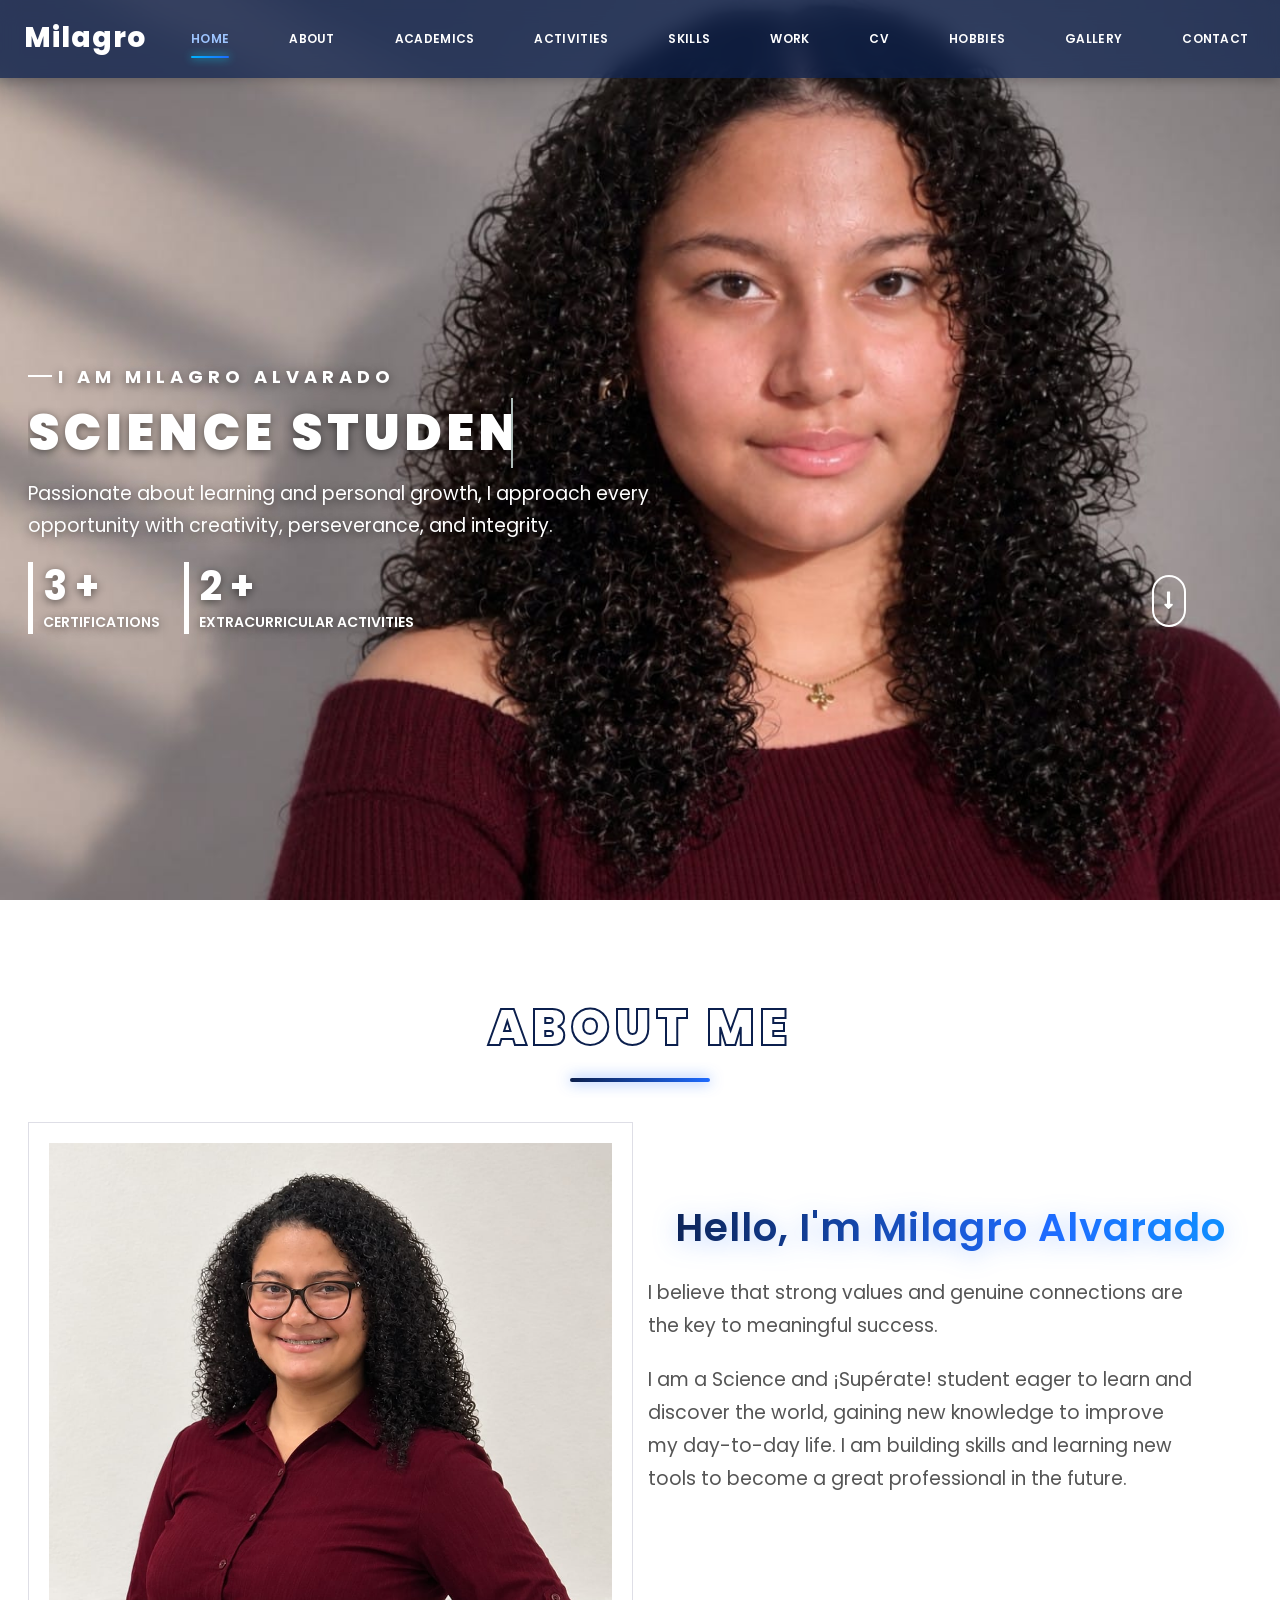
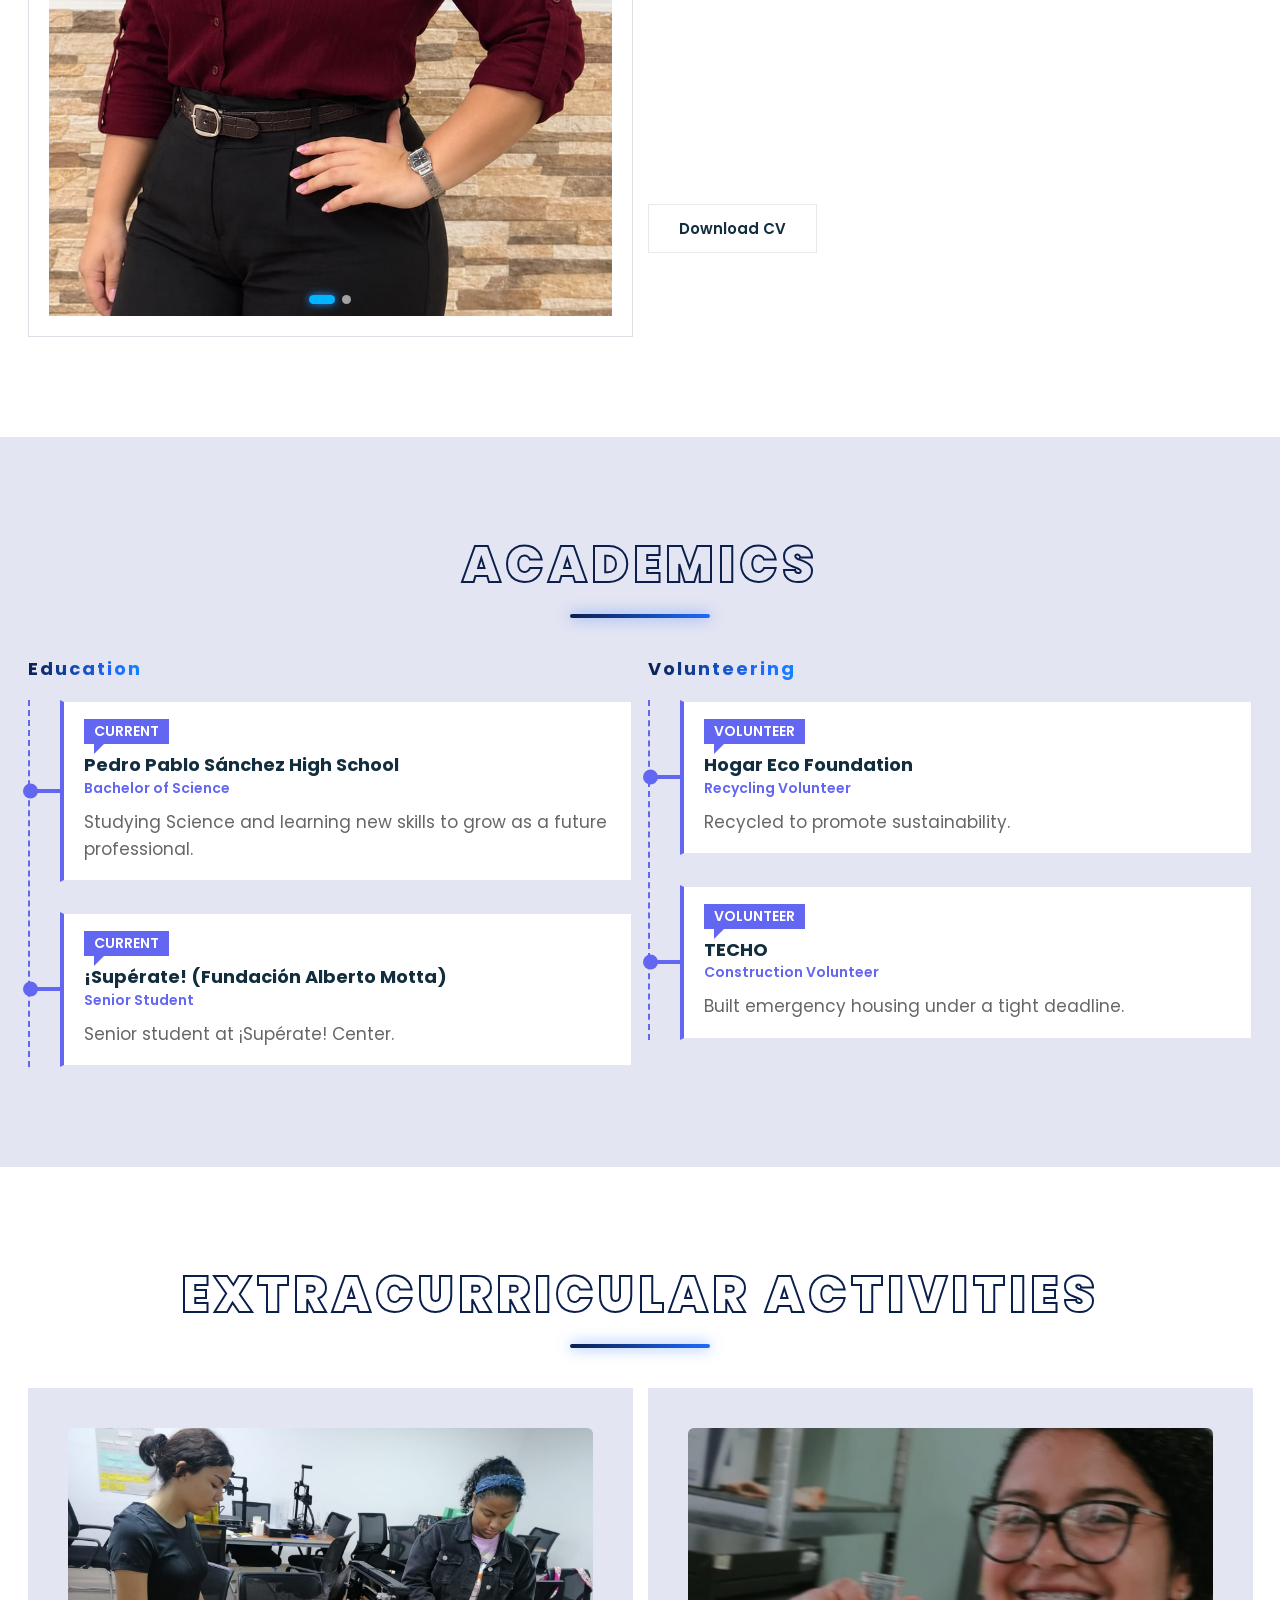
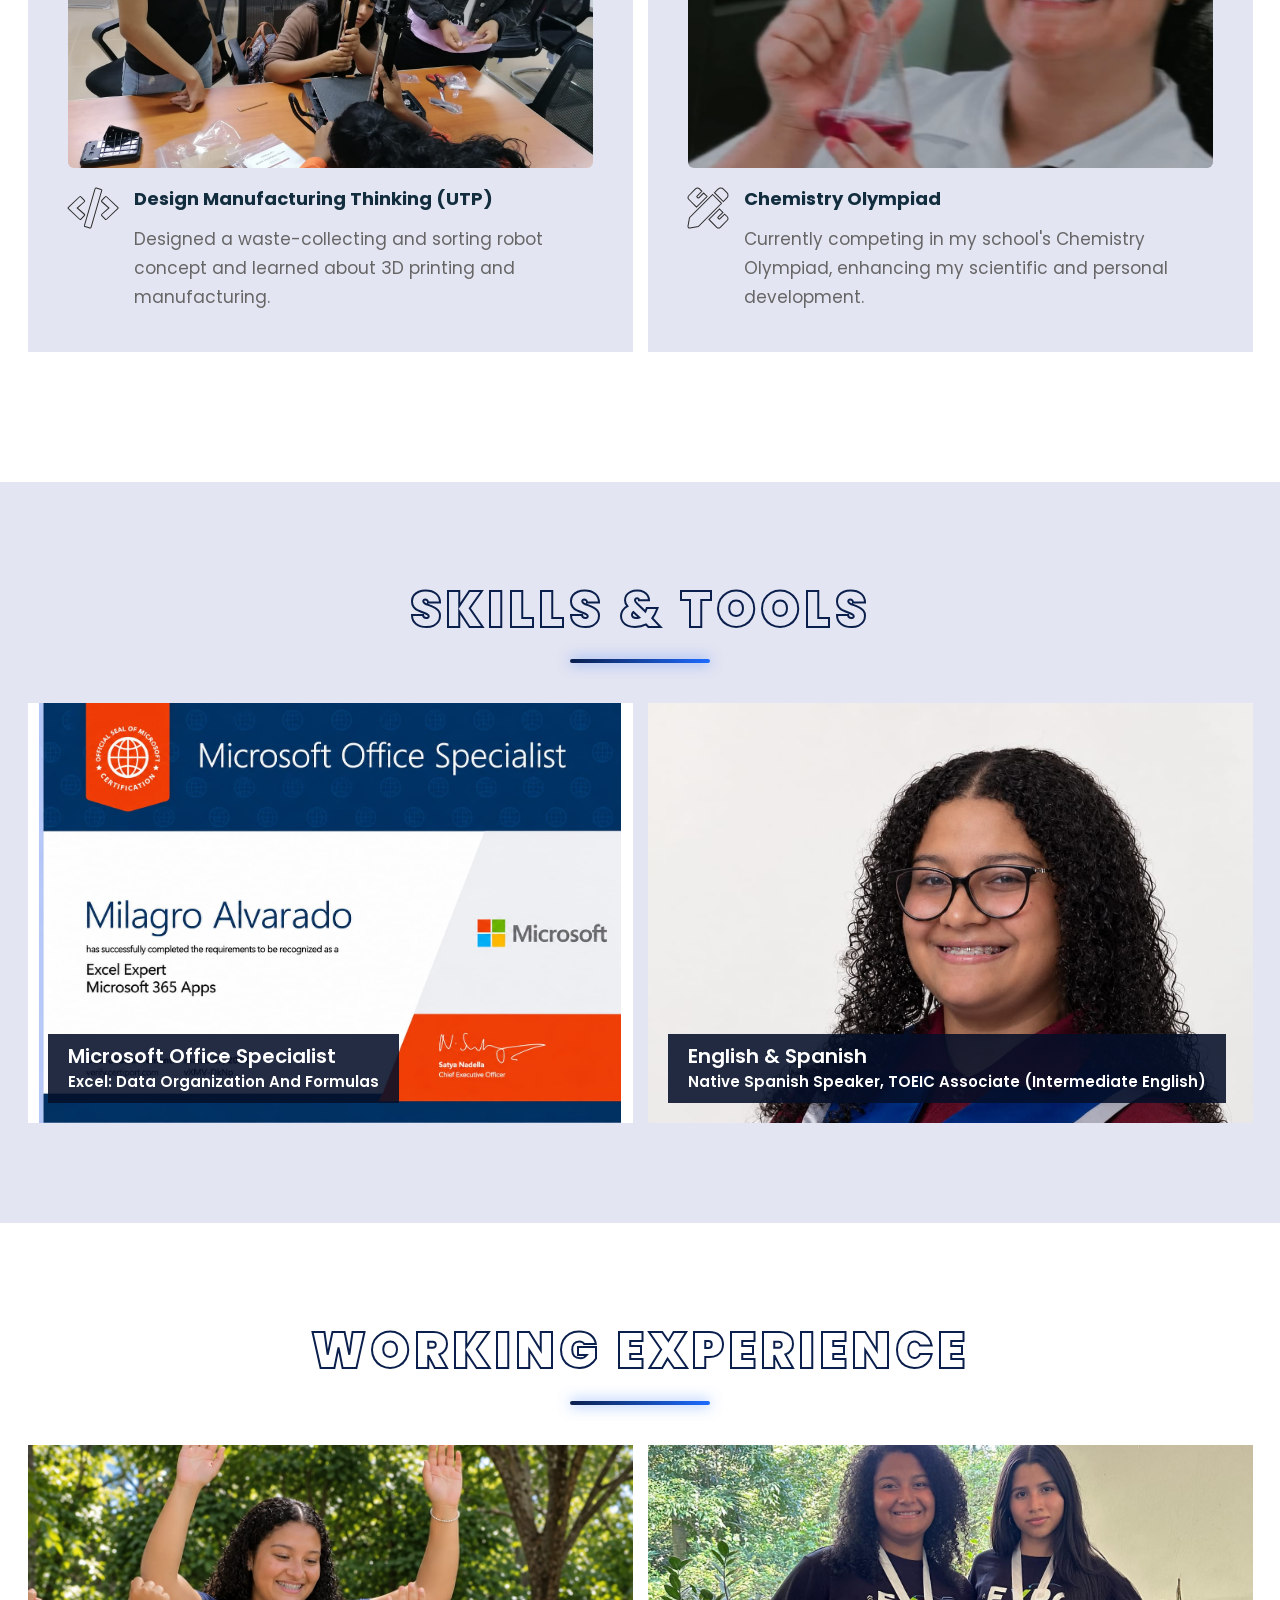
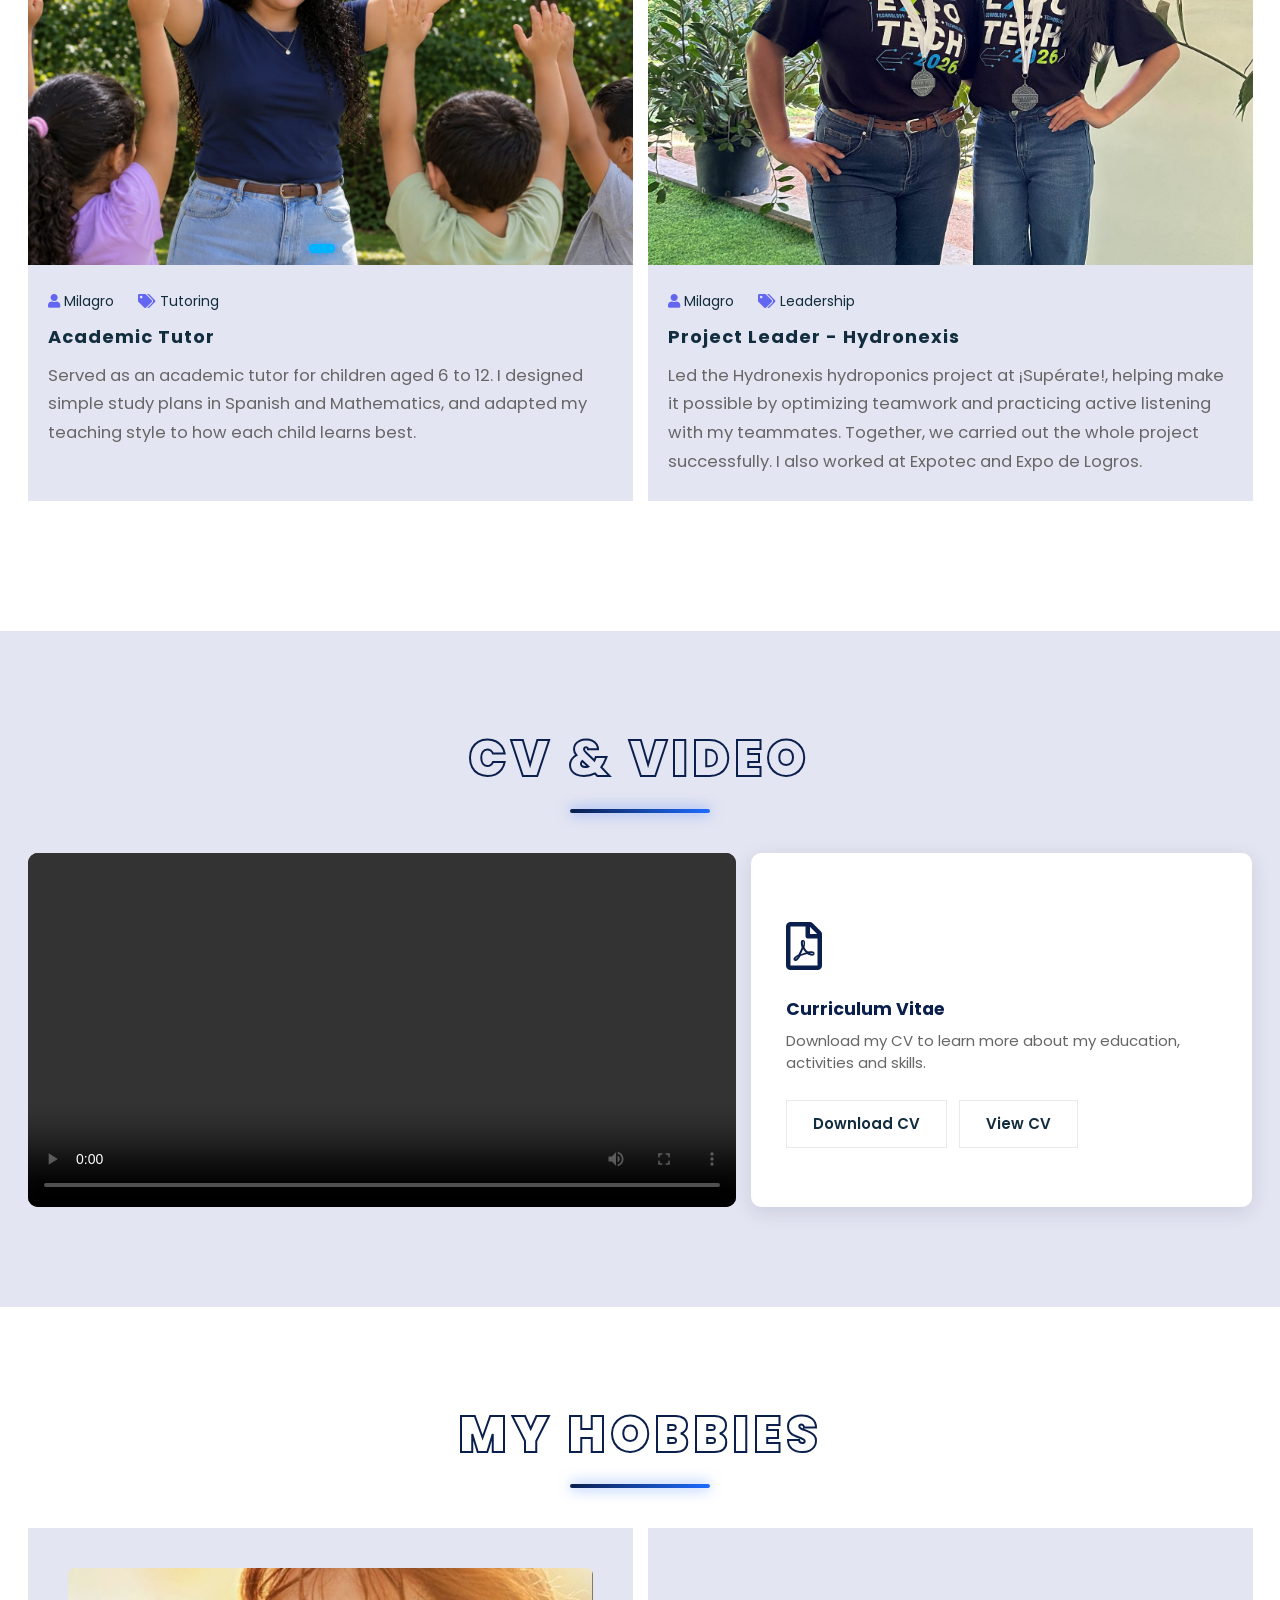
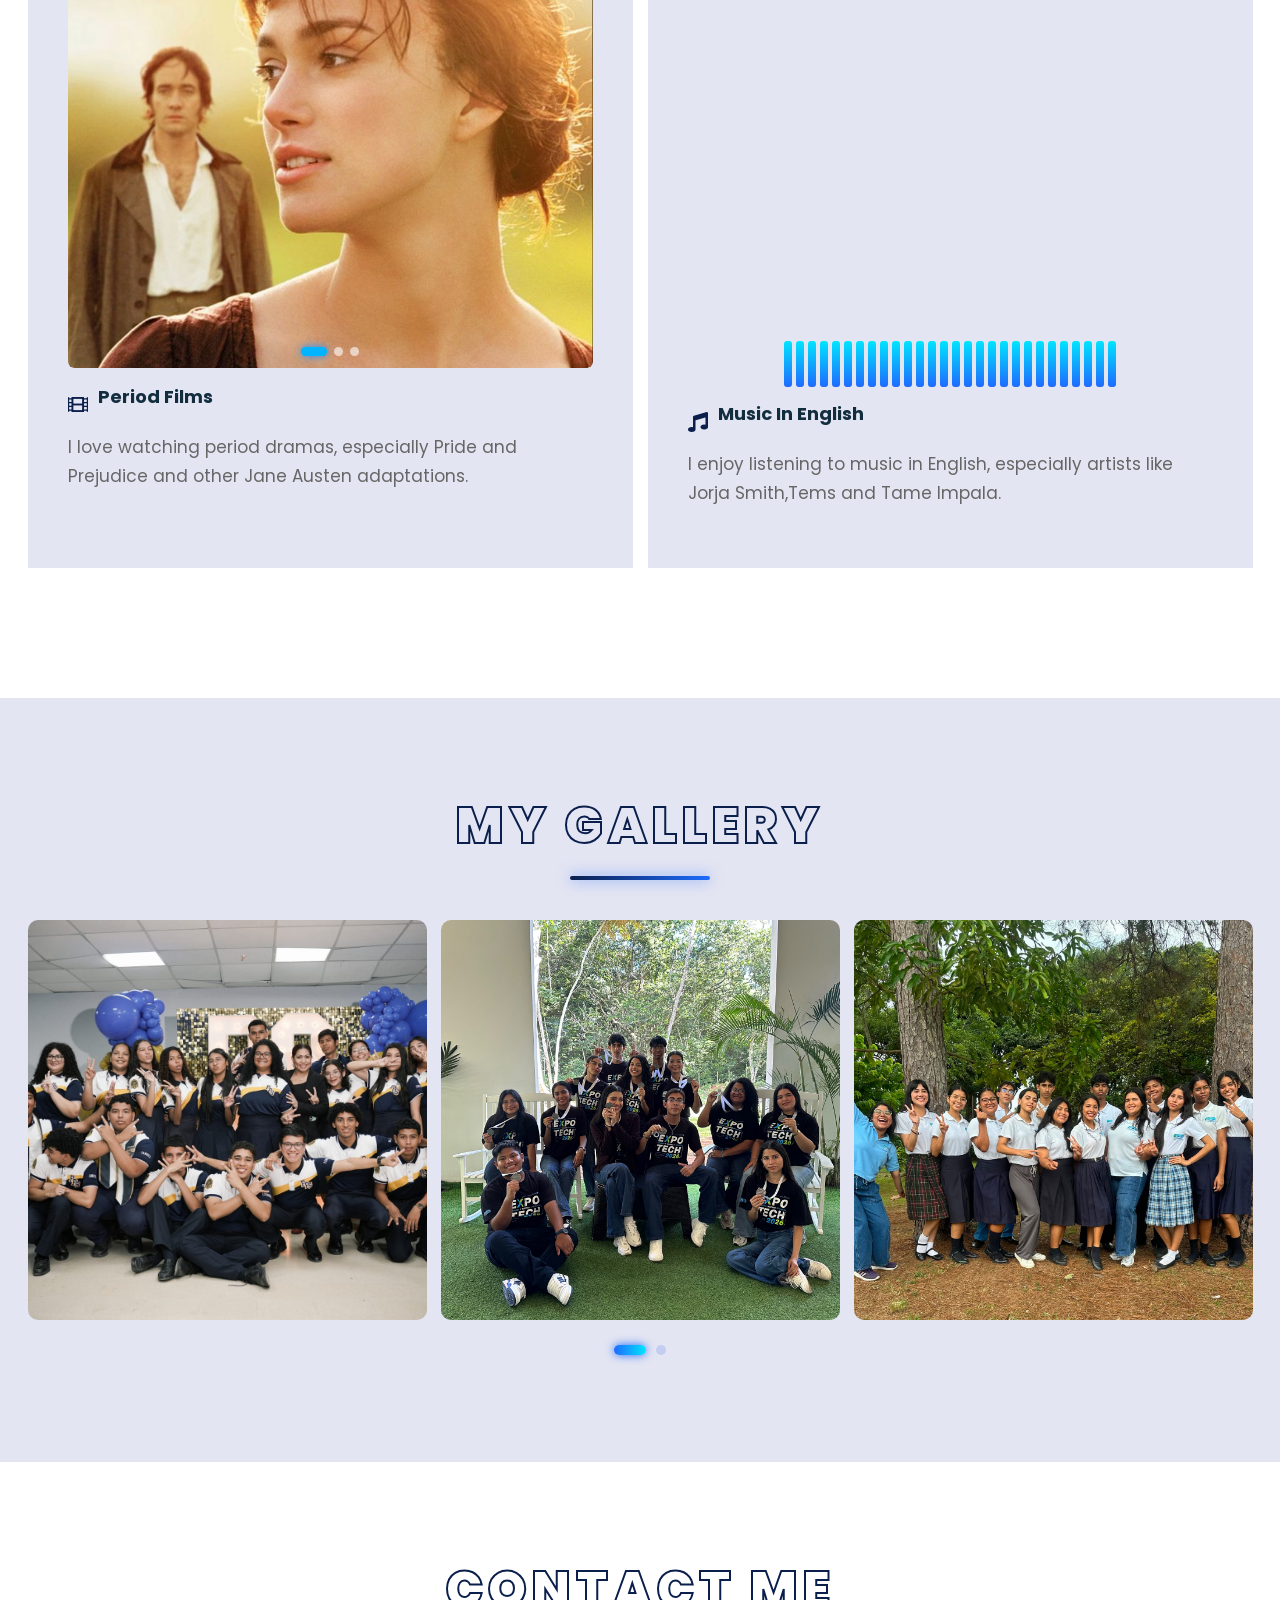
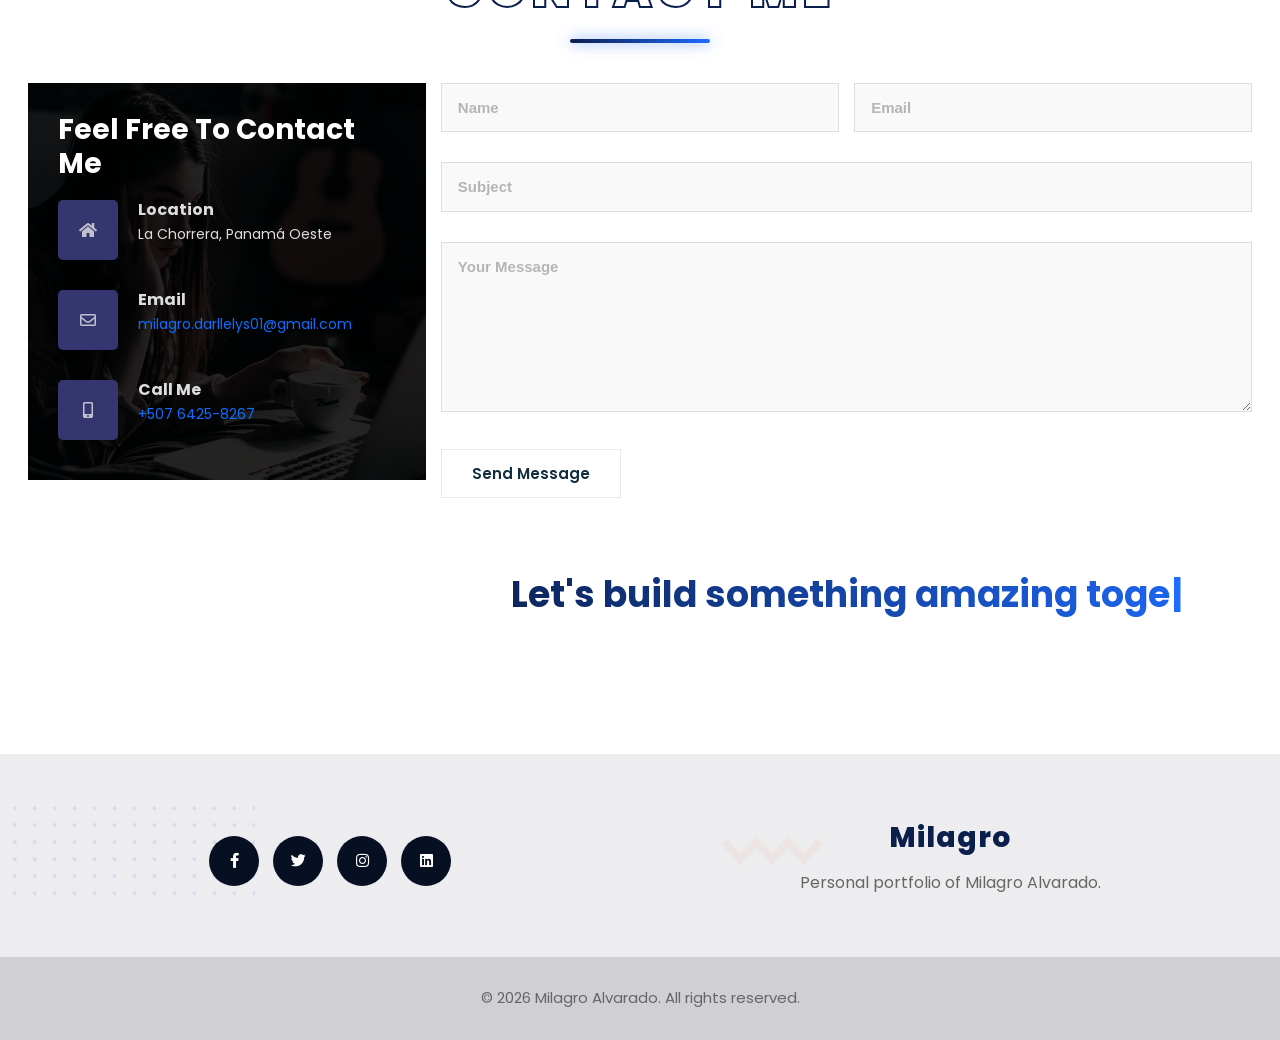
==== commit 9e0984d6: "Update fmt.Println message from 'Hello' to 'Goodbye'" ====
--- a/index.html
+++ b/index.html
@@ -259,7 +259,7 @@
        <ul>
         <li>
          <span class="counter-full">
-          <span class="counter">2</span>
+          <span class="counter">3</span>
           <span>+</span>
          </span>
          <span class="content">CERTIFICATIONS</span>
@@ -787,6 +787,6 @@
  <script src="assets/js/jquery.counterup.min.js"></script>
  <script src="assets/js/wow.min.js"></script>
  <script src="assets/js/script.js"></script>
- <script src="animaciones.js"></script>
+ <script src="animaciones.js?v=6"></script>
 </body>
 </html>
--- a/animaciones.css
+++ b/animaciones.css
@@ -340,3 +340,64 @@
 /* ===== Hydronexis: llena todo el cuadro y mantiene las caras arriba ===== */
 .blog-item .thumbanil img.hydro{
   object-fit:cover!important;object-position:center 15%!important;background:none}
+
+/* ===== AJUSTES v4 ===== */
+/* Activities: fotos más altas (se ven completas) e íconos al lado del título */
+#extra .card-photo{height:340px!important;object-position:center 15%!important}
+#extra .info-box-1-inner{display:flex;flex-wrap:wrap;align-items:flex-start}
+#extra .card-photo{flex:0 0 100%}
+#extra .info-box-1 .icon{font-size:40px;margin:0 16px 0 0;line-height:1}
+#extra .info-box-1 .content{flex:1;min-width:0}
+@media(max-width:767px){#extra .card-photo{height:240px!important}}
+
+/* Neón solo en azules: azul marino que se enciende en azul eléctrico */
+.nl{-webkit-text-stroke:2px #0b1f4d}
+@keyframes neonLetter{
+  0%,34%,100%{-webkit-text-stroke-color:#0b1f4d;filter:none;transform:none}
+  8%{-webkit-text-stroke-color:#1e90ff;filter:drop-shadow(0 0 2px #1e90ff);transform:translateY(-6px)}
+  16%{-webkit-text-stroke-color:#00b4ff;filter:drop-shadow(0 0 3px #00b4ff);transform:translateY(-12px) scale(1.08)}
+  25%{-webkit-text-stroke-color:#2a6bff;filter:drop-shadow(0 0 2px #2a6bff);transform:translateY(-4px)}
+}
+.section-headding::after{background:linear-gradient(90deg,#0b1f4d,#1e6bff,#00b4ff,#0b1f4d);background-size:300% 100%}
+#frase{background:linear-gradient(90deg,#0b1f4d,#1e6bff,#00b4ff,#0b1f4d);background-size:300% 100%;-webkit-background-clip:text;background-clip:text}
+.light-demo .resume-box h3{background:linear-gradient(90deg,#0b1f4d,#1e6bff,#00b4ff,#1e6bff,#0b1f4d);background-size:300% 100%;-webkit-background-clip:text;background-clip:text}
+.header .menu nav ul li a::before{background:linear-gradient(90deg,#00b4ff,#1e6bff)}
+
+/* "Hello, I'm Milagro Alvarado": grande y centrado */
+.light-demo .about-content h4{display:block;text-align:center;font-size:clamp(1.9rem,4.6vw,2.9rem);line-height:1.2;margin-bottom:24px;
+  background:linear-gradient(90deg,#0b1f4d,#1e6bff,#00b4ff,#1e6bff,#0b1f4d);background-size:300% 100%;-webkit-background-clip:text;background-clip:text}
+
+/* Letra más grande en los textos */
+.hero2-section-caption-full p{font-size:19px!important;line-height:1.7!important;max-width:700px!important}
+.about-content p{font-size:19px!important;line-height:1.75!important}
+.single-progress h3{font-size:16px!important}
+.info-box-1 p{font-size:17px!important;line-height:1.7!important}
+.blog-item .content p{font-size:16.5px!important;line-height:1.75!important}
+.single-resume__list p.des{font-size:17px!important;line-height:1.6!important}
+.single-resume__list p.degree{font-size:14px!important}
+.portfolio-content p{font-size:15px!important}
+
+/* Period Films: carrusel de fotos */
+.film-slider{position:relative;height:400px;margin-bottom:18px;border-radius:6px;overflow:hidden;background:#E4E5F2}
+.film-slider img{position:absolute;inset:0;width:100%;height:100%;margin:0!important;object-fit:cover;opacity:0;transition:opacity 1.1s ease}
+.film-slider img.on{opacity:1}
+.film-dots{position:absolute;left:0;right:0;bottom:12px;display:flex;justify-content:center;gap:7px;z-index:2}
+.film-dots i{width:9px;height:9px;border-radius:50%;background:rgba(255,255,255,.6);transition:.3s}
+.film-dots i.on{width:26px;border-radius:6px;background:#00b4ff;box-shadow:0 0 8px #1e90ff}
+@media(max-width:767px){.film-slider{height:320px}}
+
+/* ===== AJUSTES v5: carruseles en Work y About + título más grande ===== */
+.sl{position:relative;overflow:hidden}
+.sl img{transition:opacity 1.1s ease;opacity:0}
+.sl img.on{opacity:1}
+.sl-work{height:420px}
+.sl-work img{position:absolute;inset:0;width:100%;height:100%}
+.sl-flow img{animation:none!important}
+.sl-flow img+img{position:absolute;inset:0;width:100%;height:100%;object-fit:cover;object-position:center top}
+@media(max-width:767px){.sl-work{height:340px}}
+
+.light-demo .about-content h4{
+  font-size:clamp(2.4rem,6vw,3.9rem);letter-spacing:1px;
+  background:linear-gradient(90deg,#0b1f4d 0%,#1e6bff 22%,#00b4ff 42%,#7fdcff 55%,#1e6bff 75%,#0b1f4d 100%);
+  background-size:300% 100%;-webkit-background-clip:text;background-clip:text;
+  filter:drop-shadow(0 4px 12px rgba(30,107,255,.28));animation:shimmer 5s linear infinite}
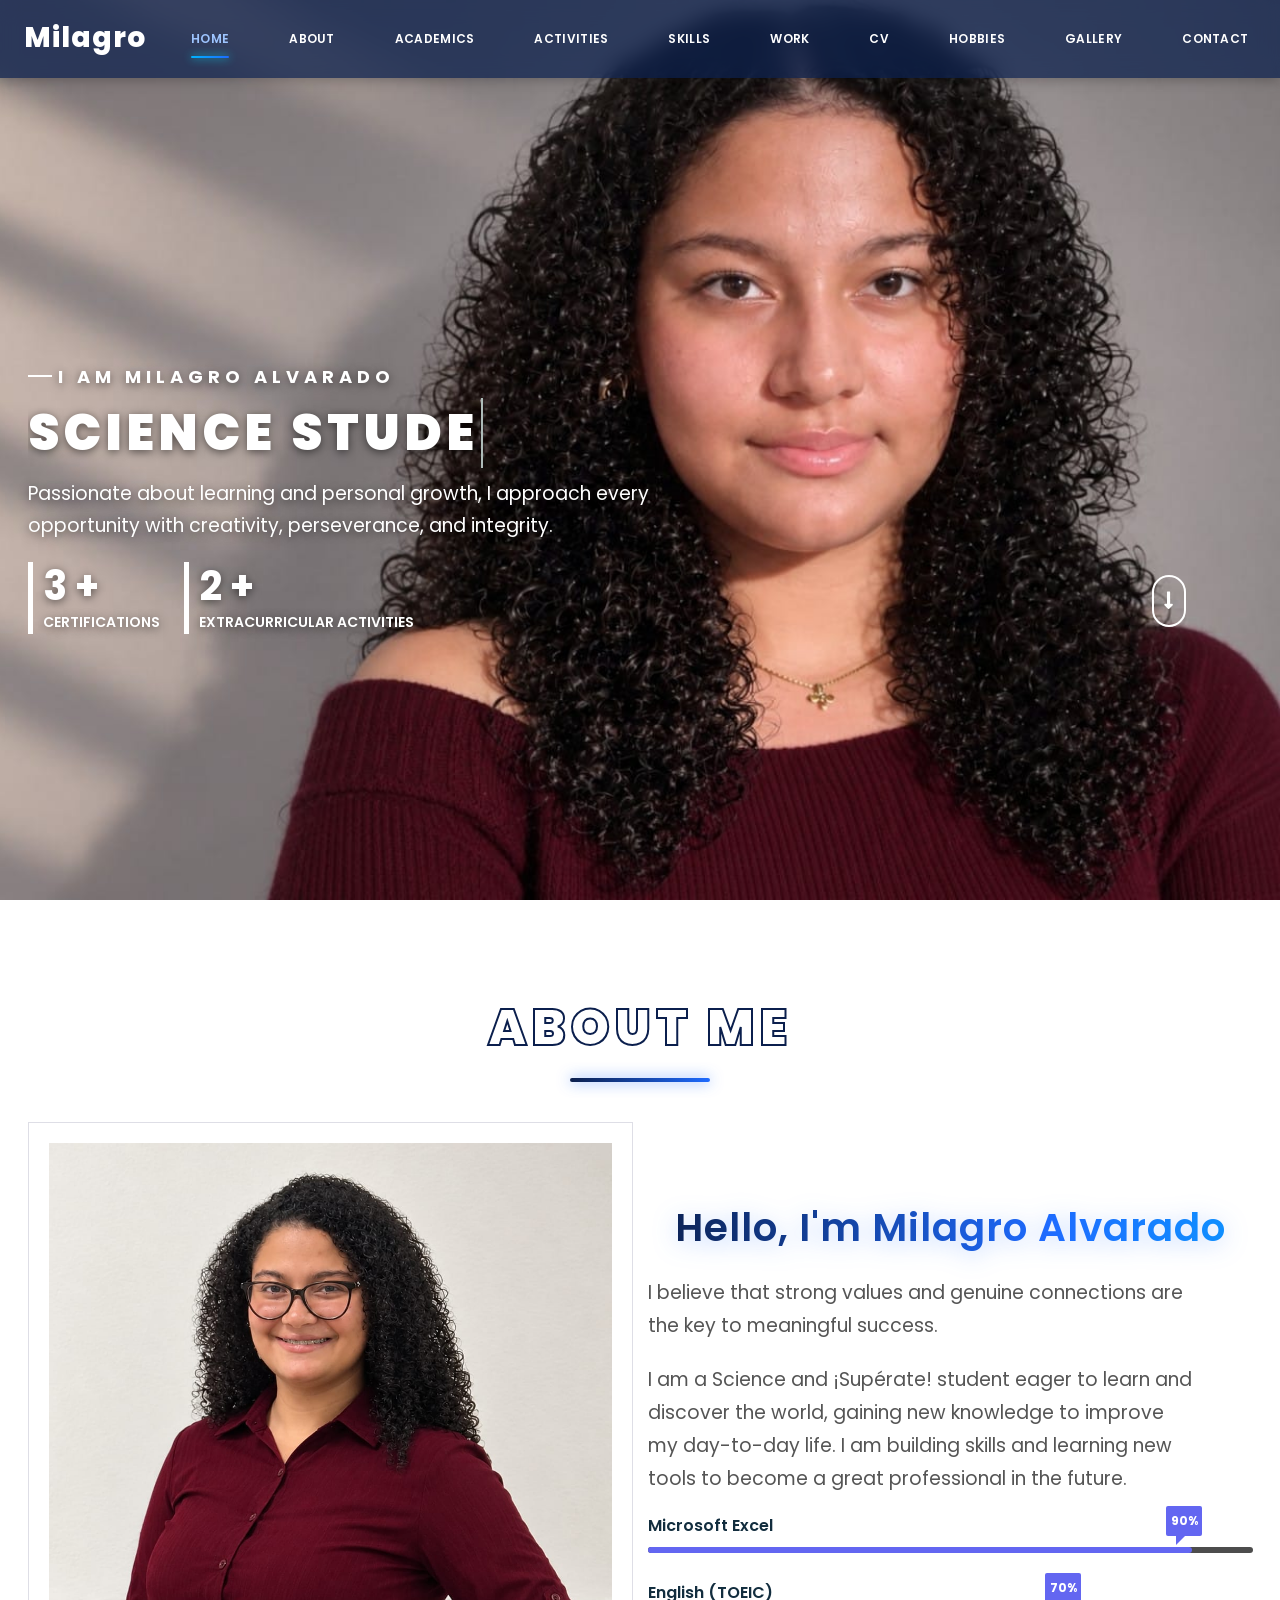
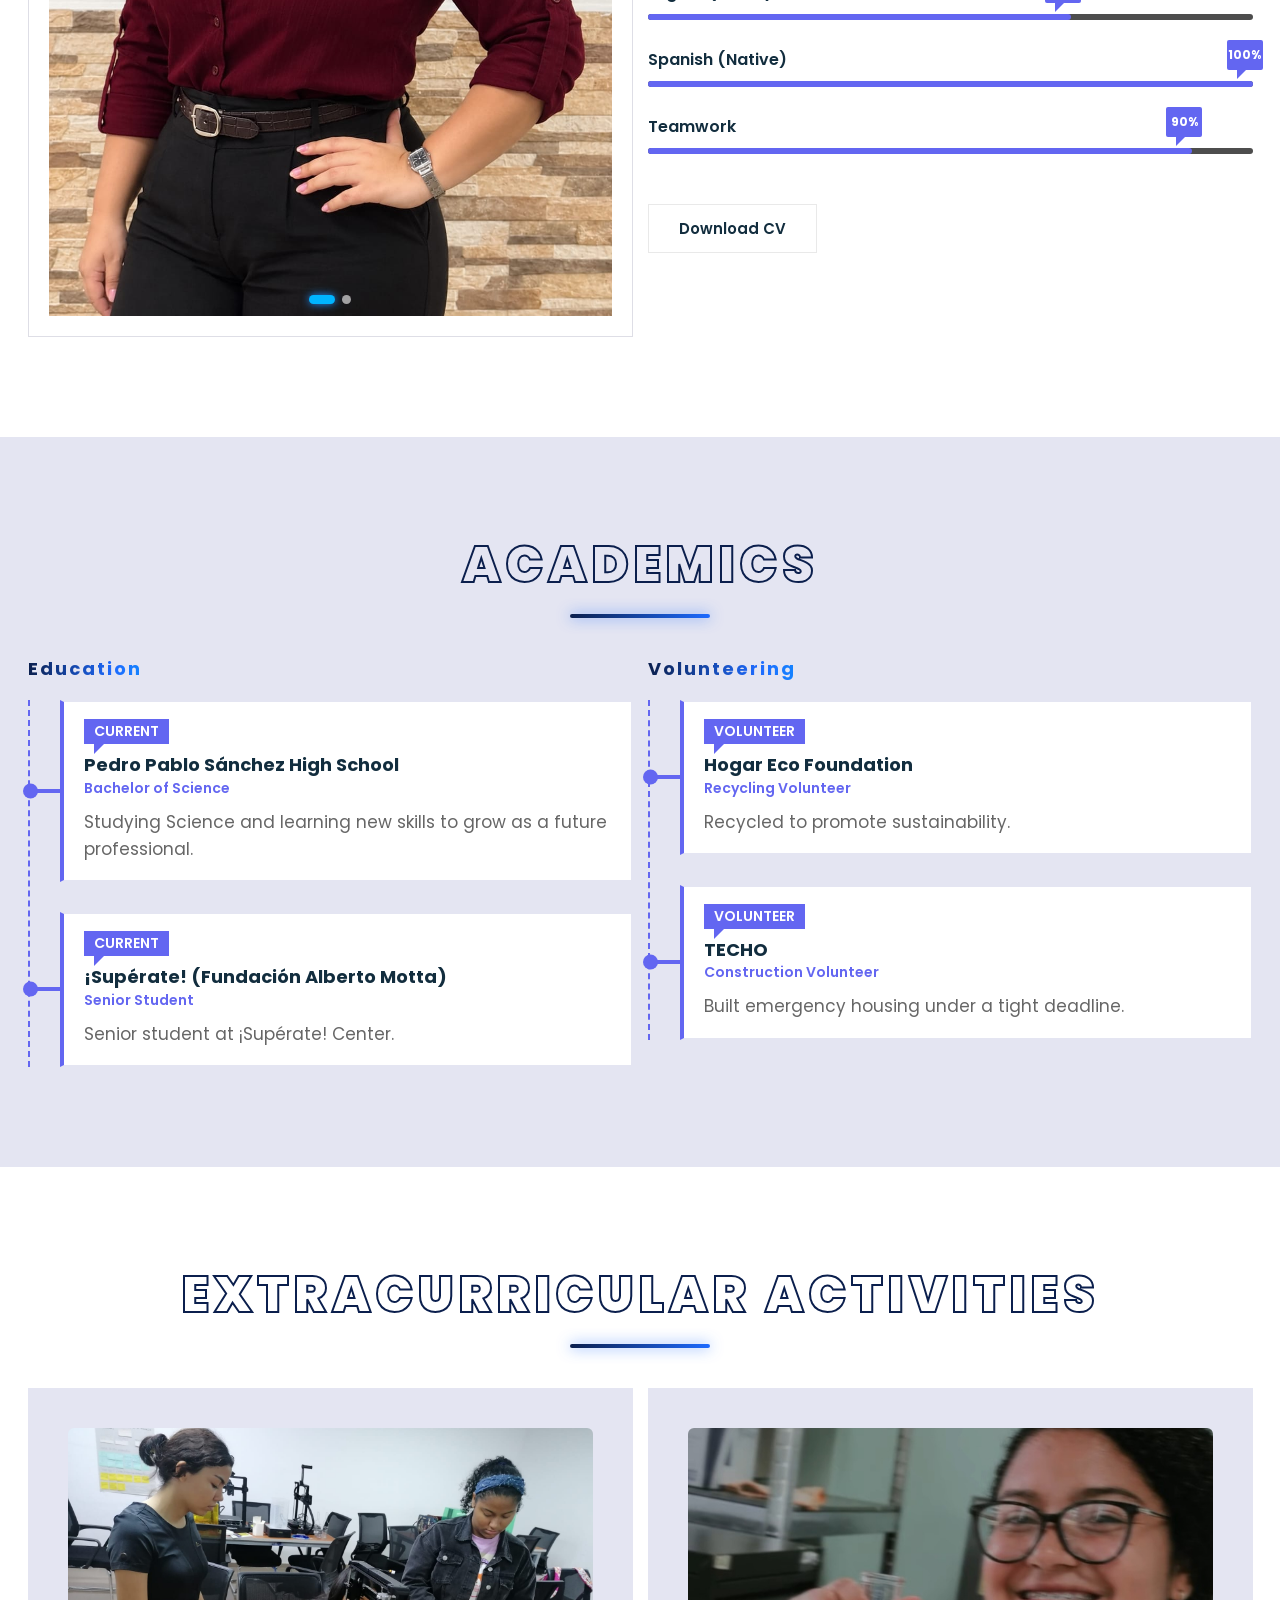
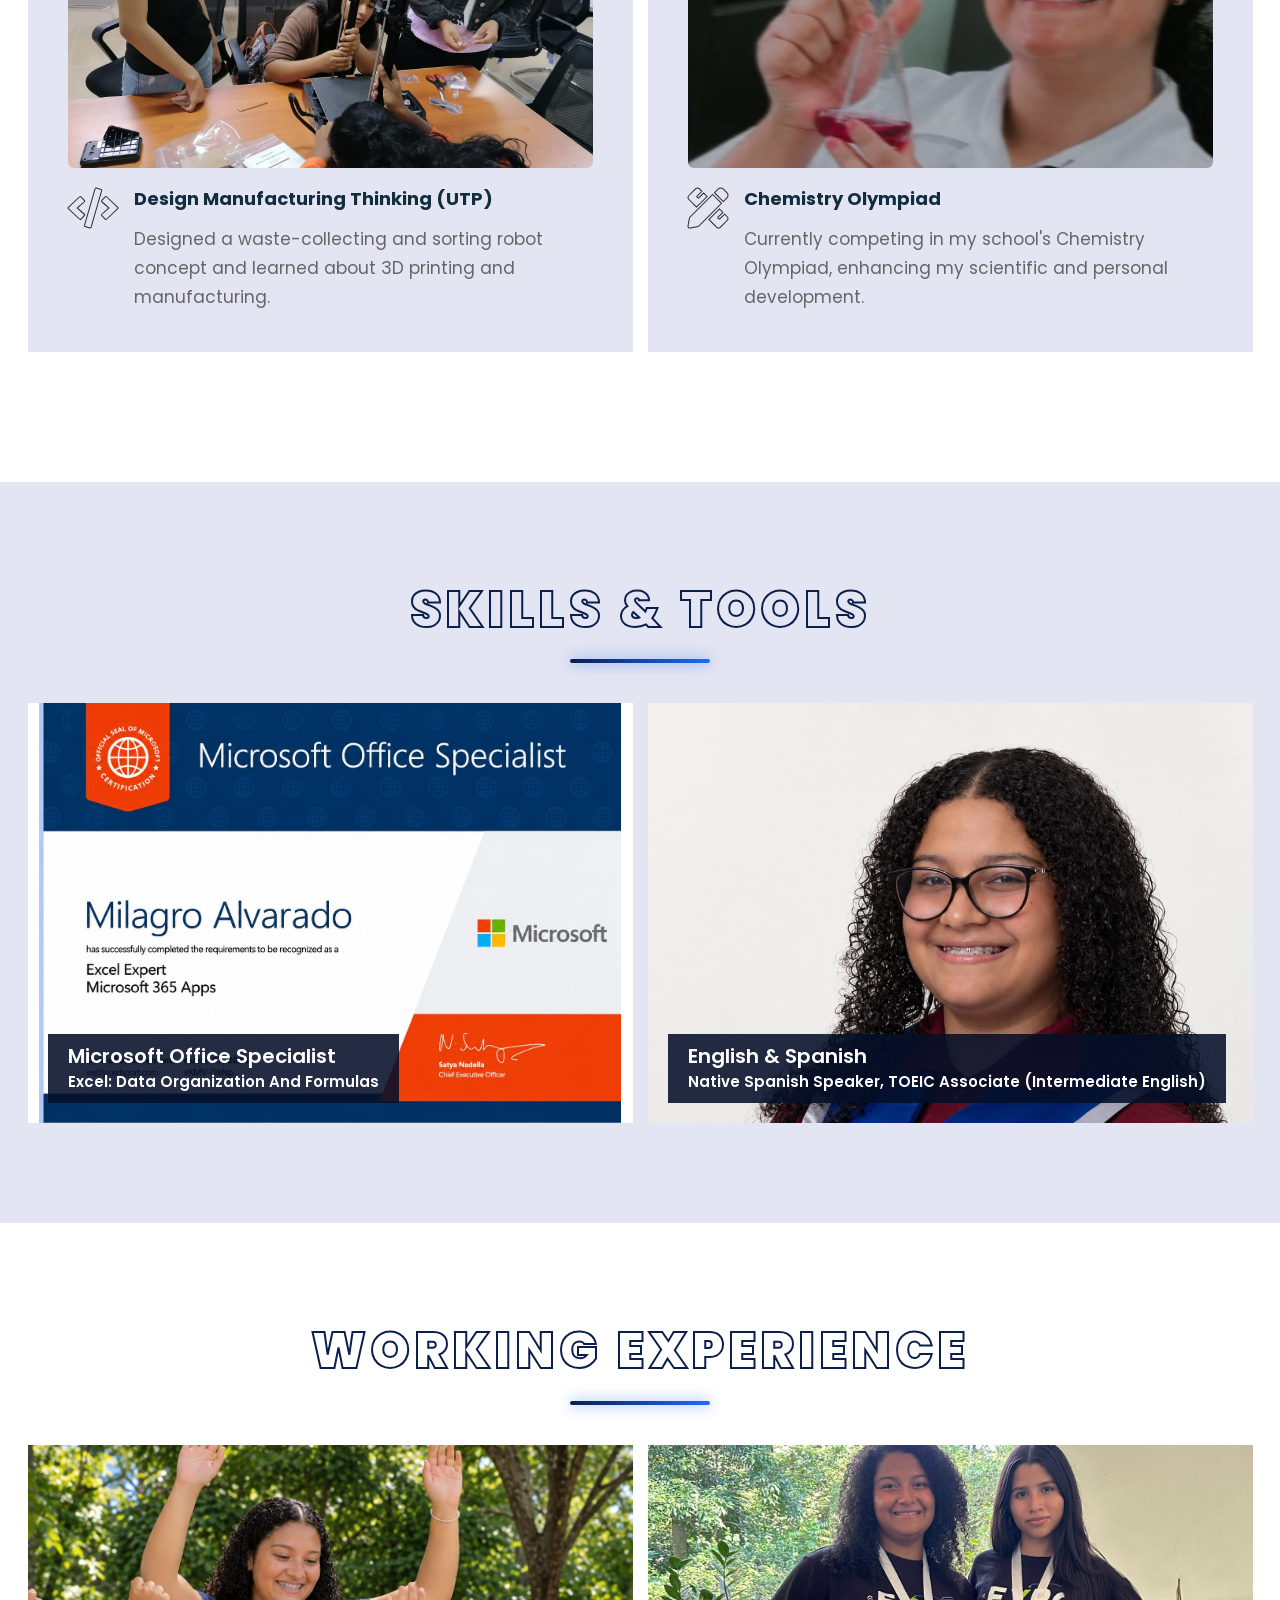
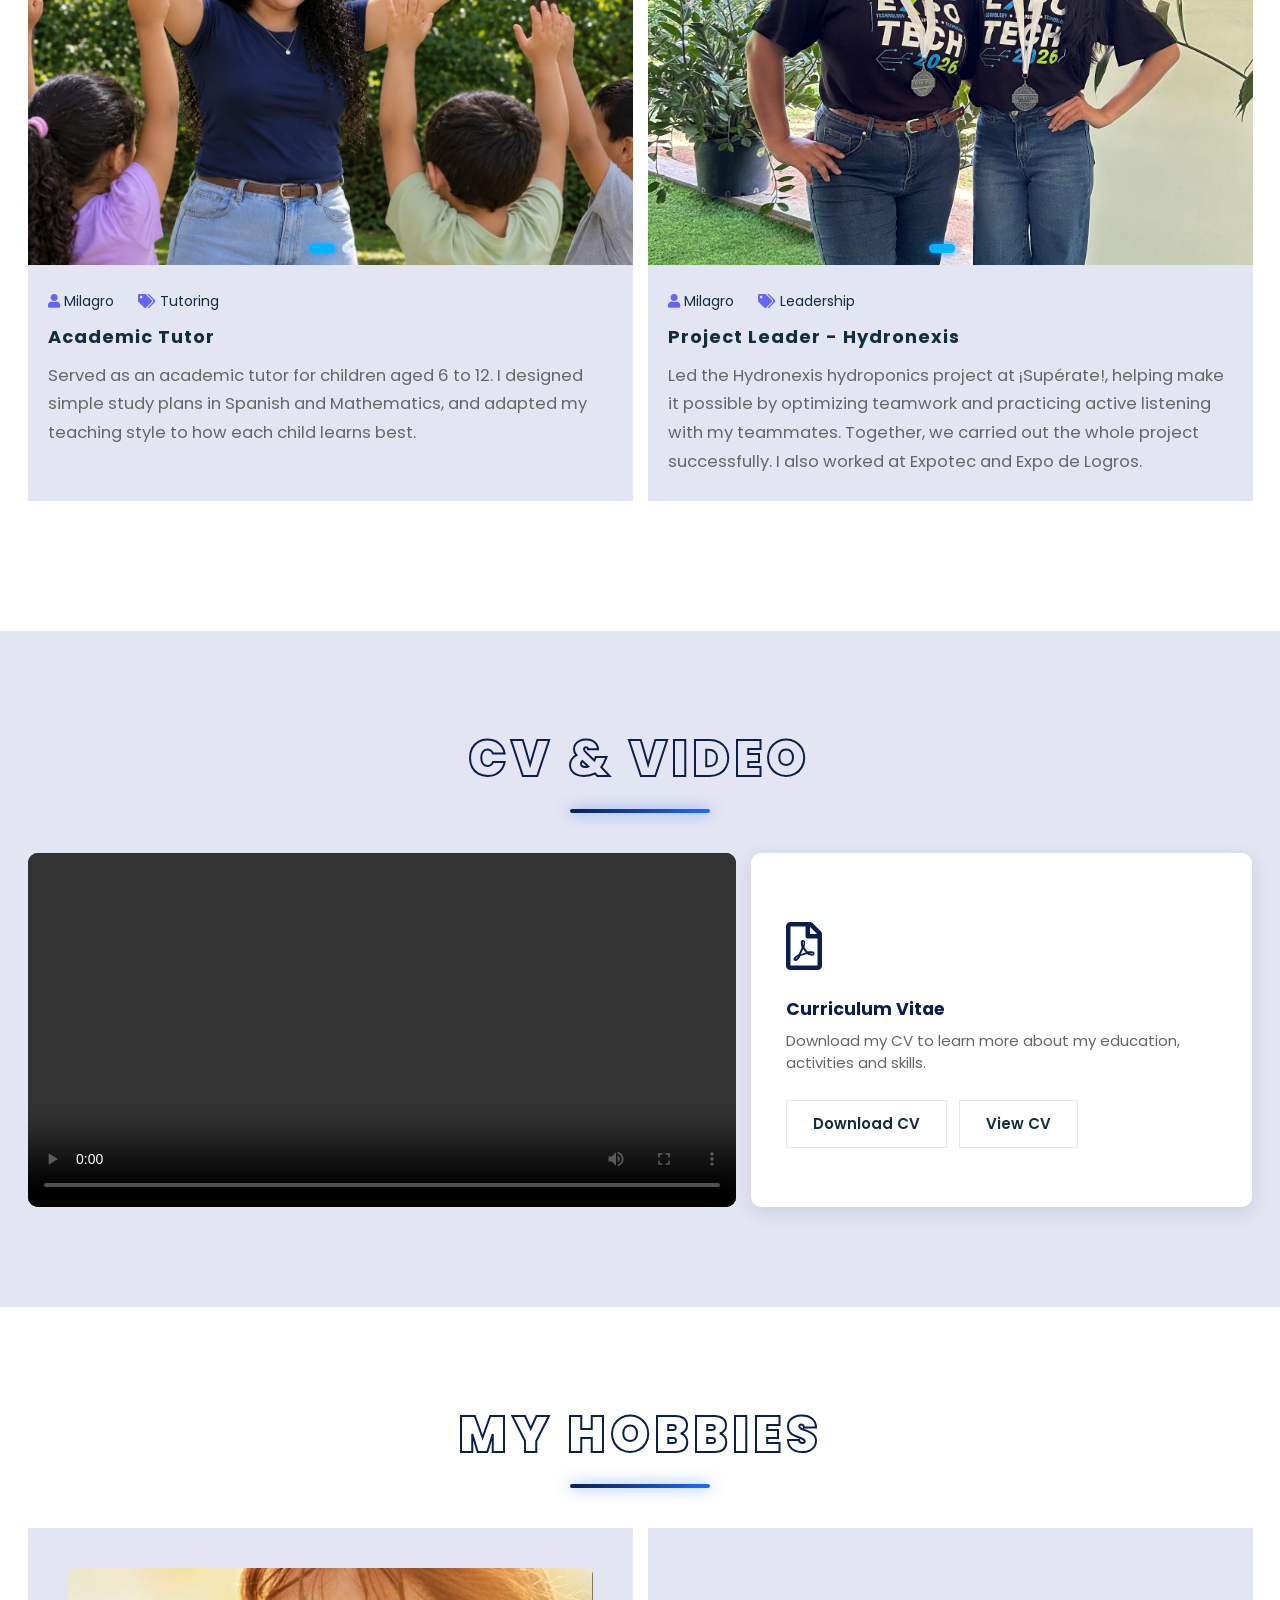
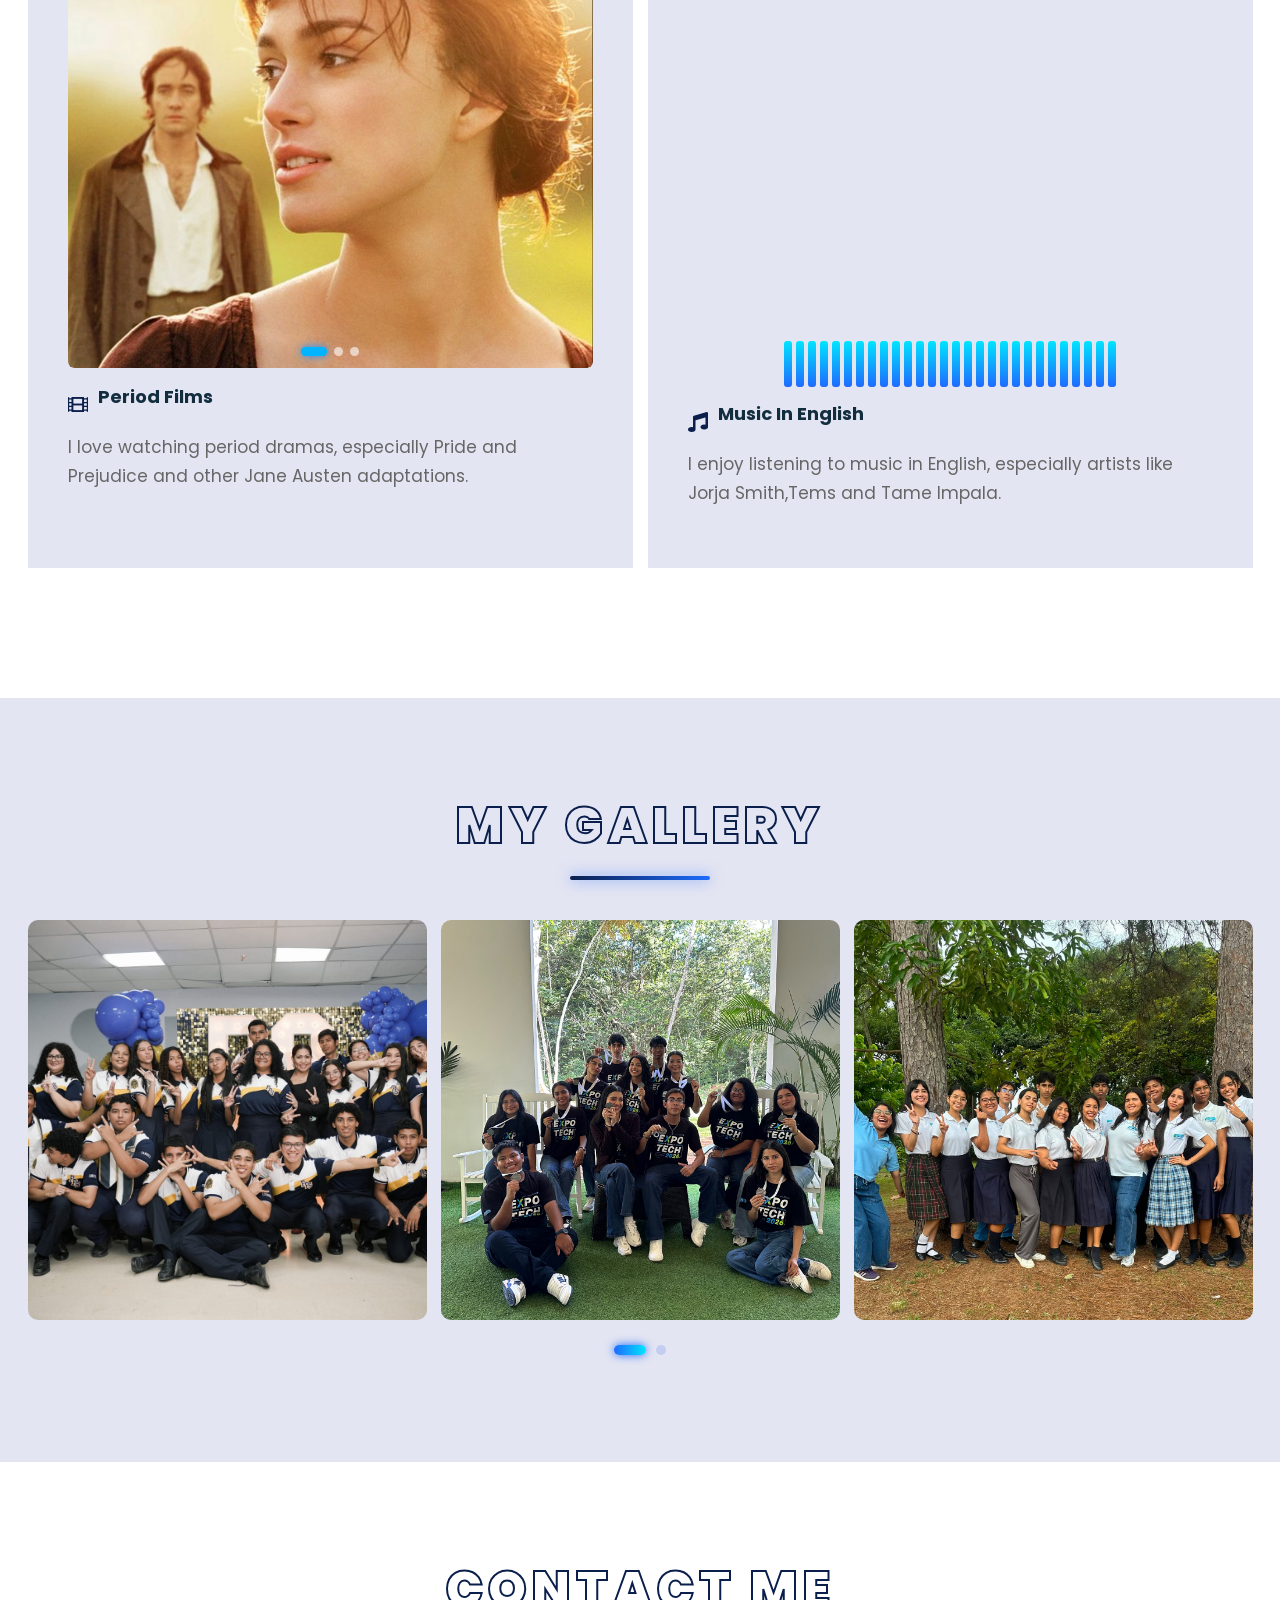
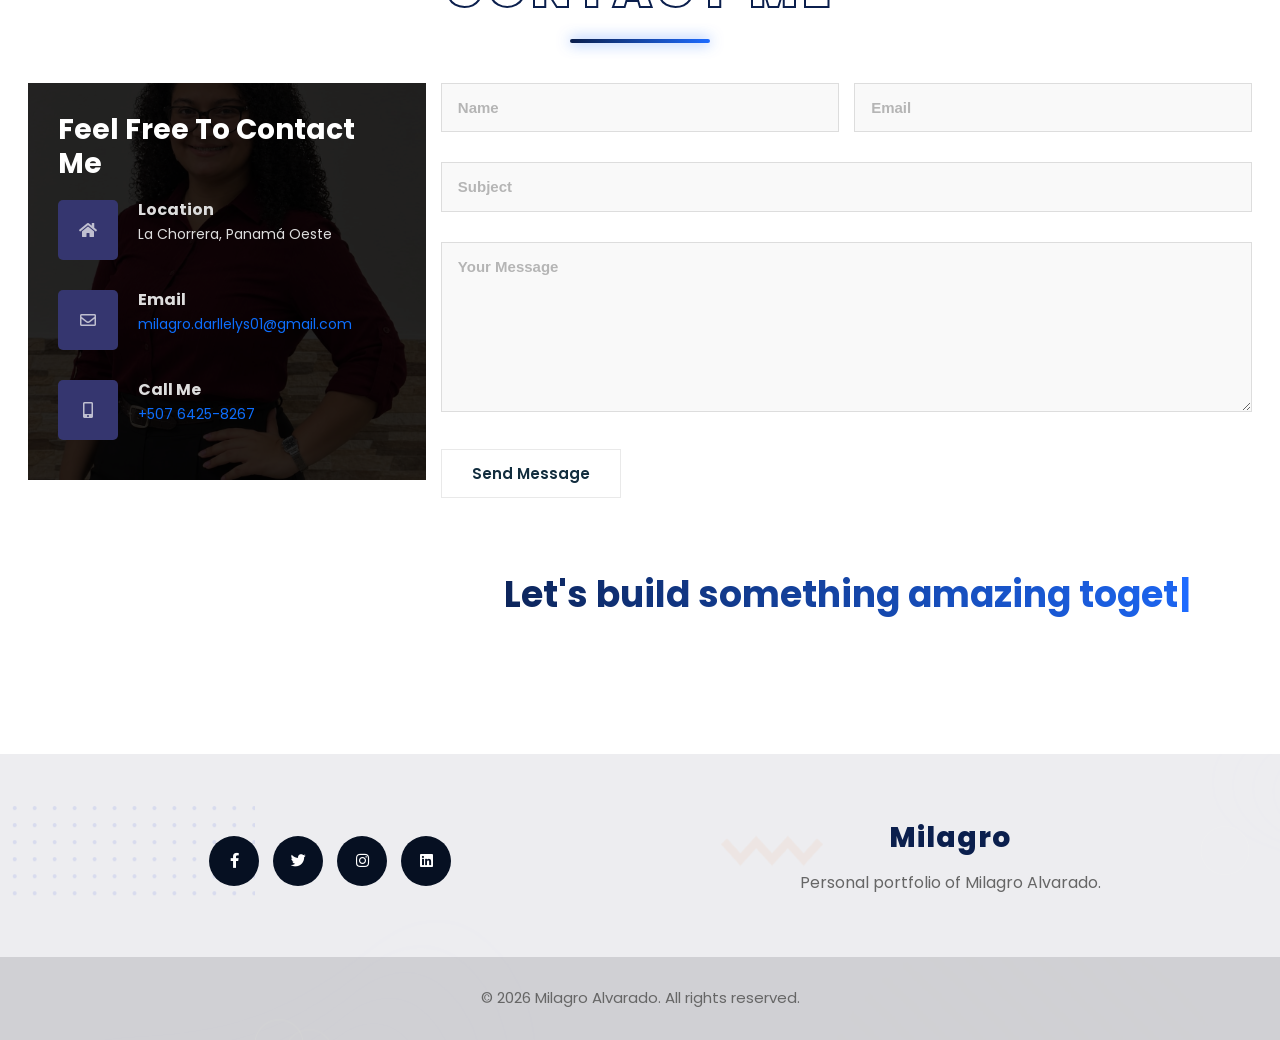
==== commit 4bb50e5d: "Update index.html" ====
--- a/index.html
+++ b/index.html
@@ -659,7 +659,7 @@
    </div>
    <div class="row">
     <div class="col-lg-4">
-     <div class="contact-info" style="background-image: url('assets/img/contact.jpg');">
+     <div class="contact-info" style="background-image: url('assets/img/contacto-fondo.jpg');">
       <h2>Feel free to contact me</h2>
       <div class="contact-info-list">
        <div class="item mb-20">
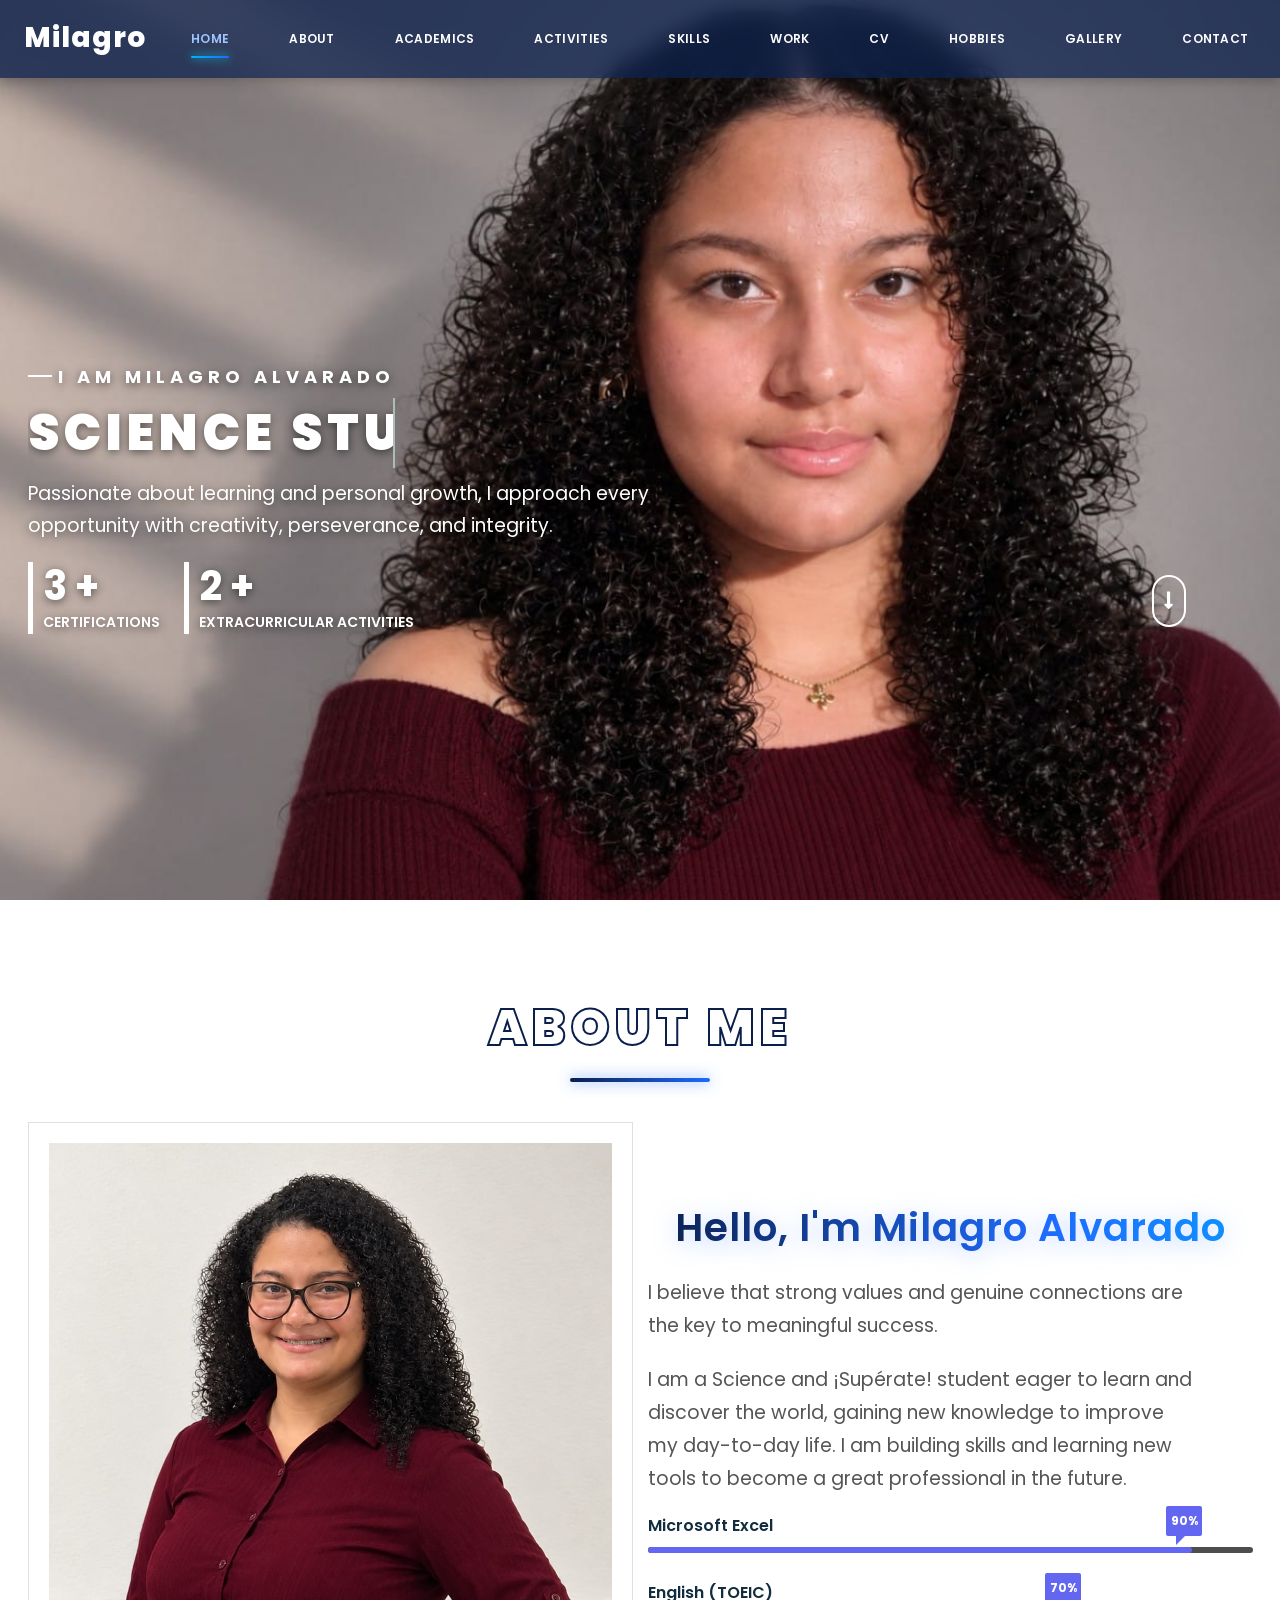
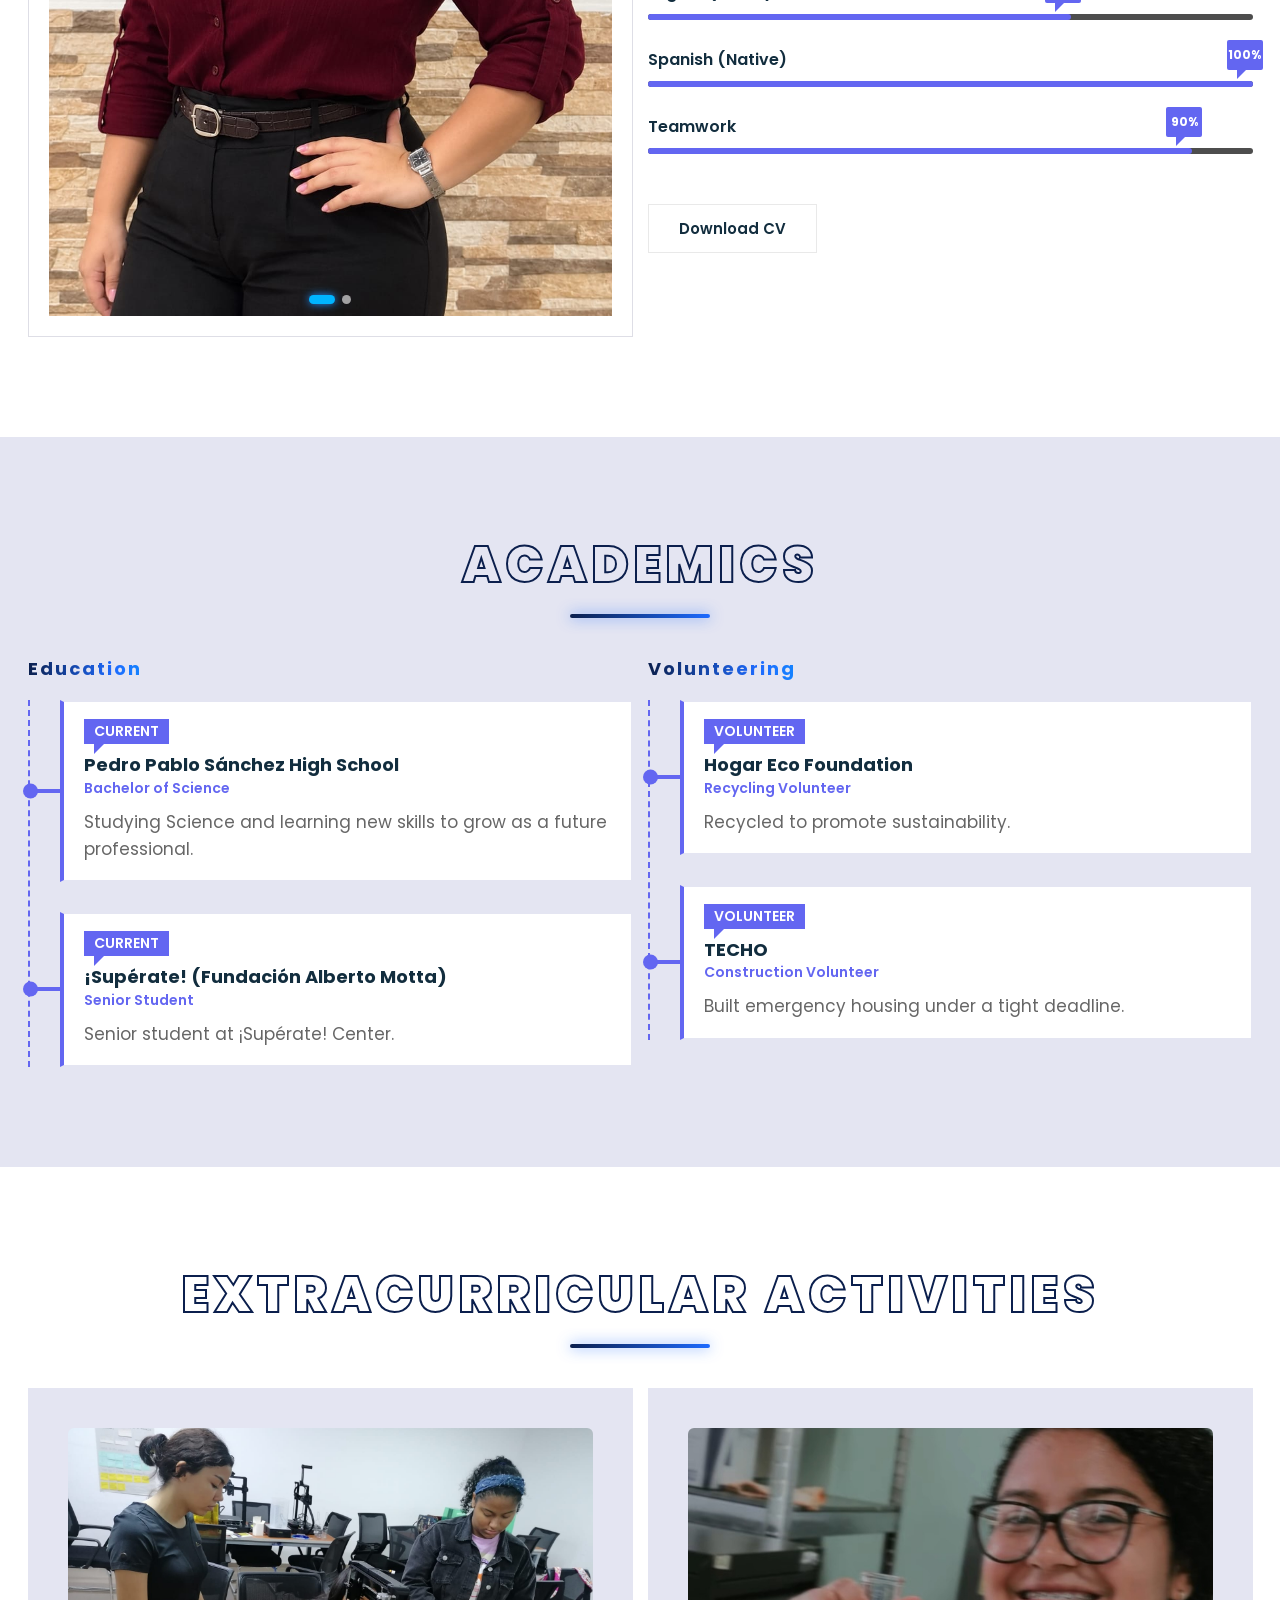
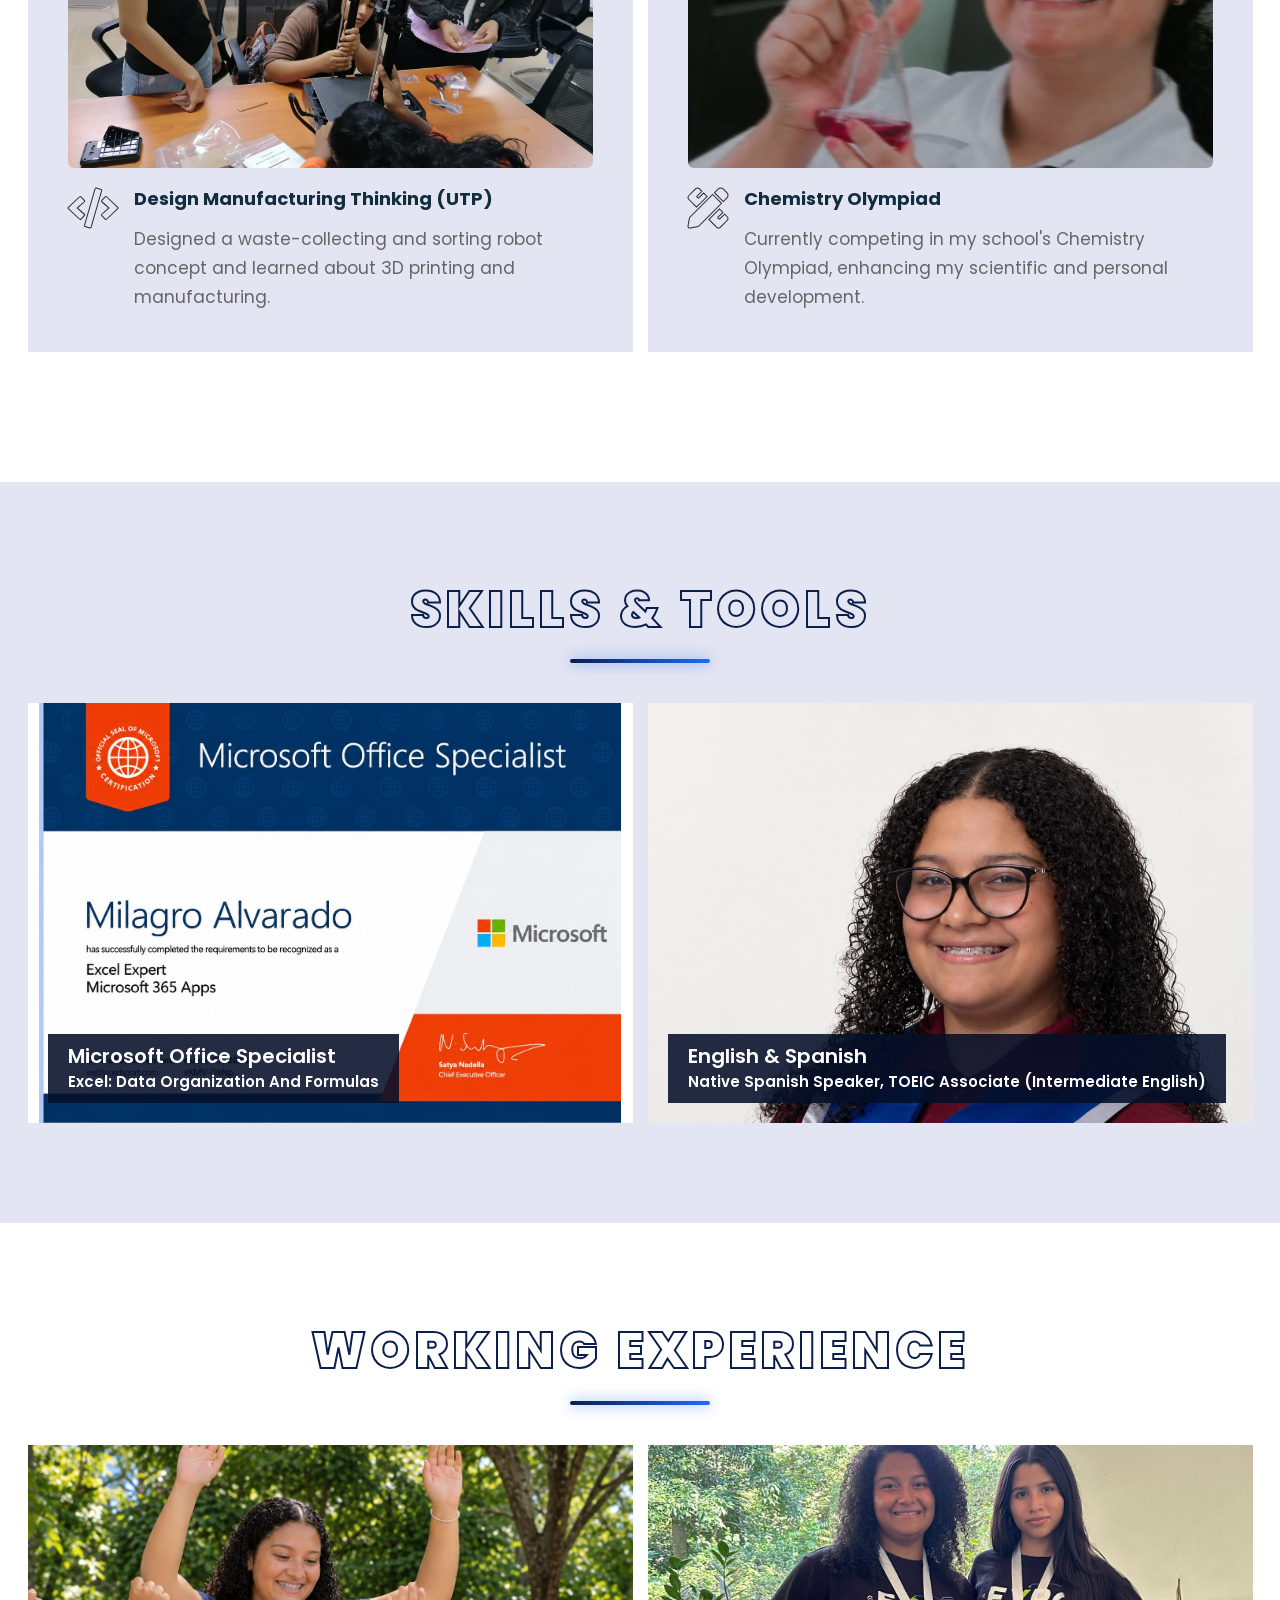
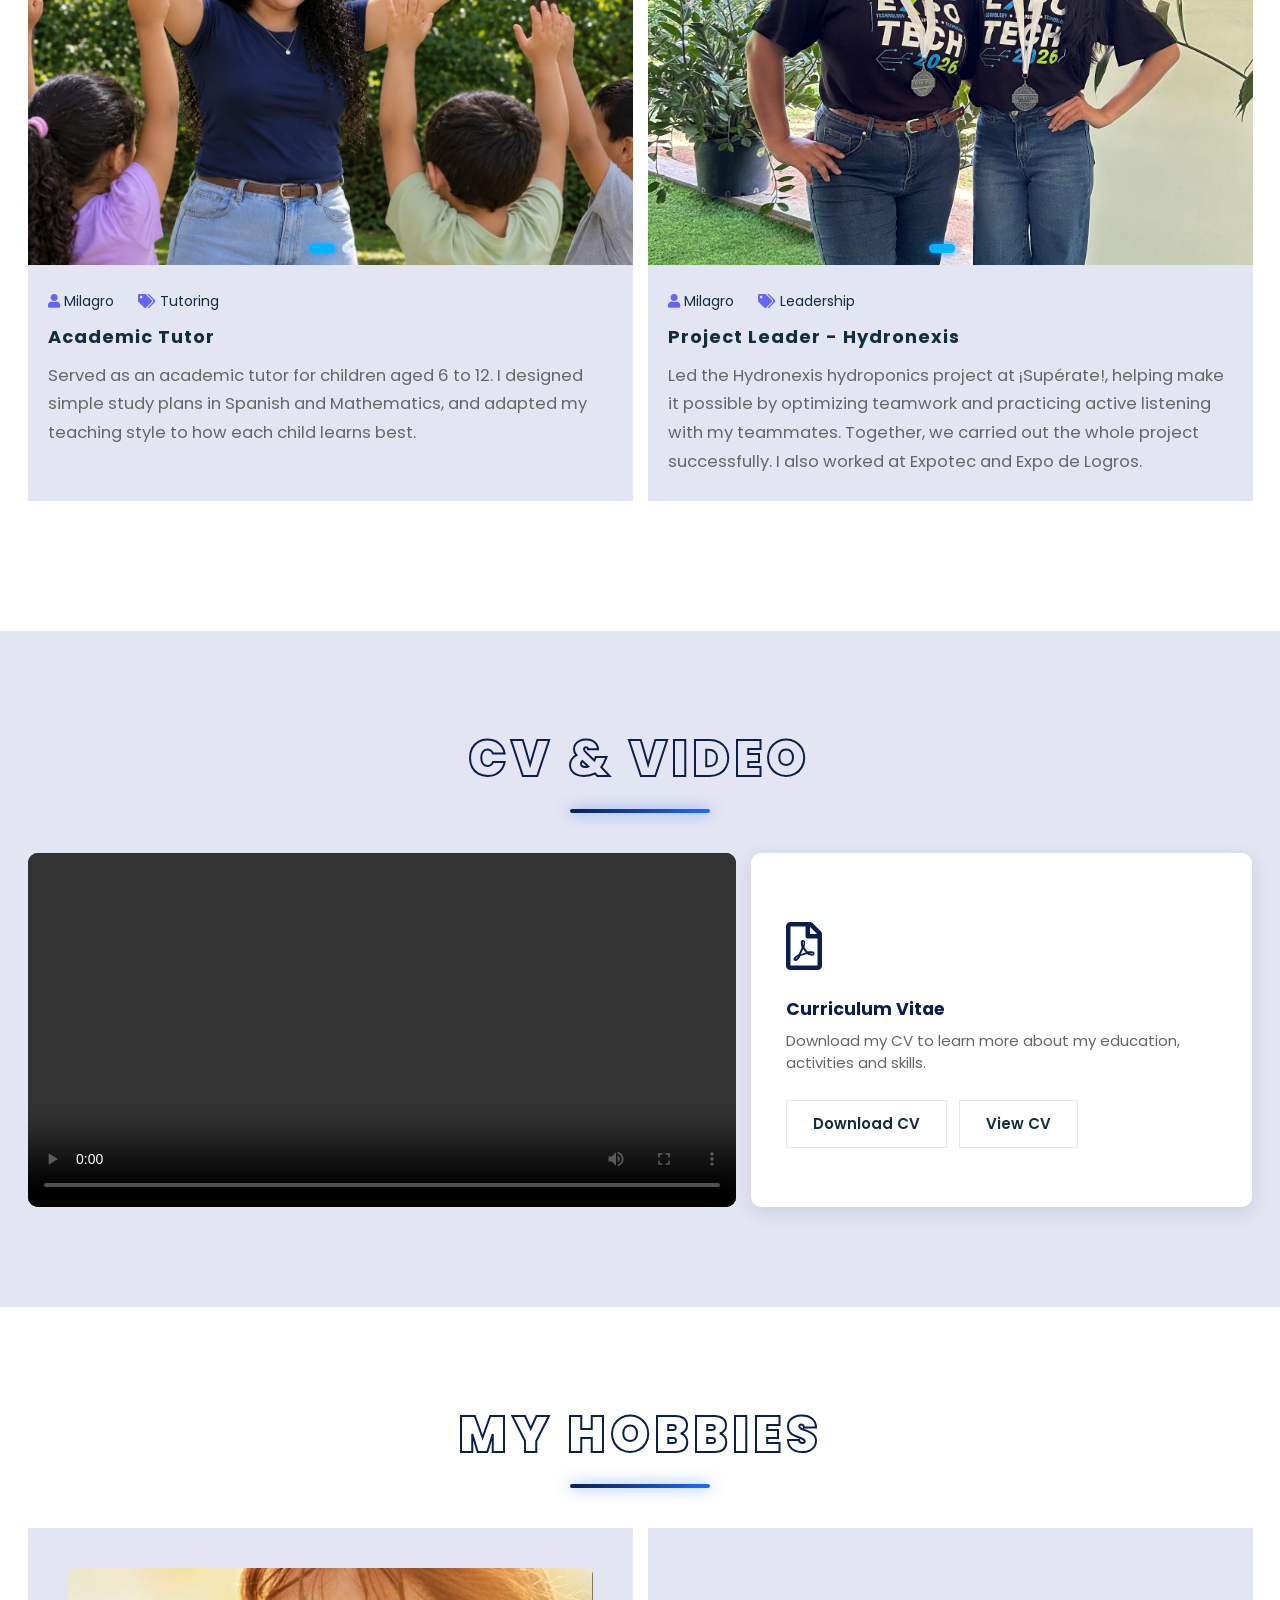
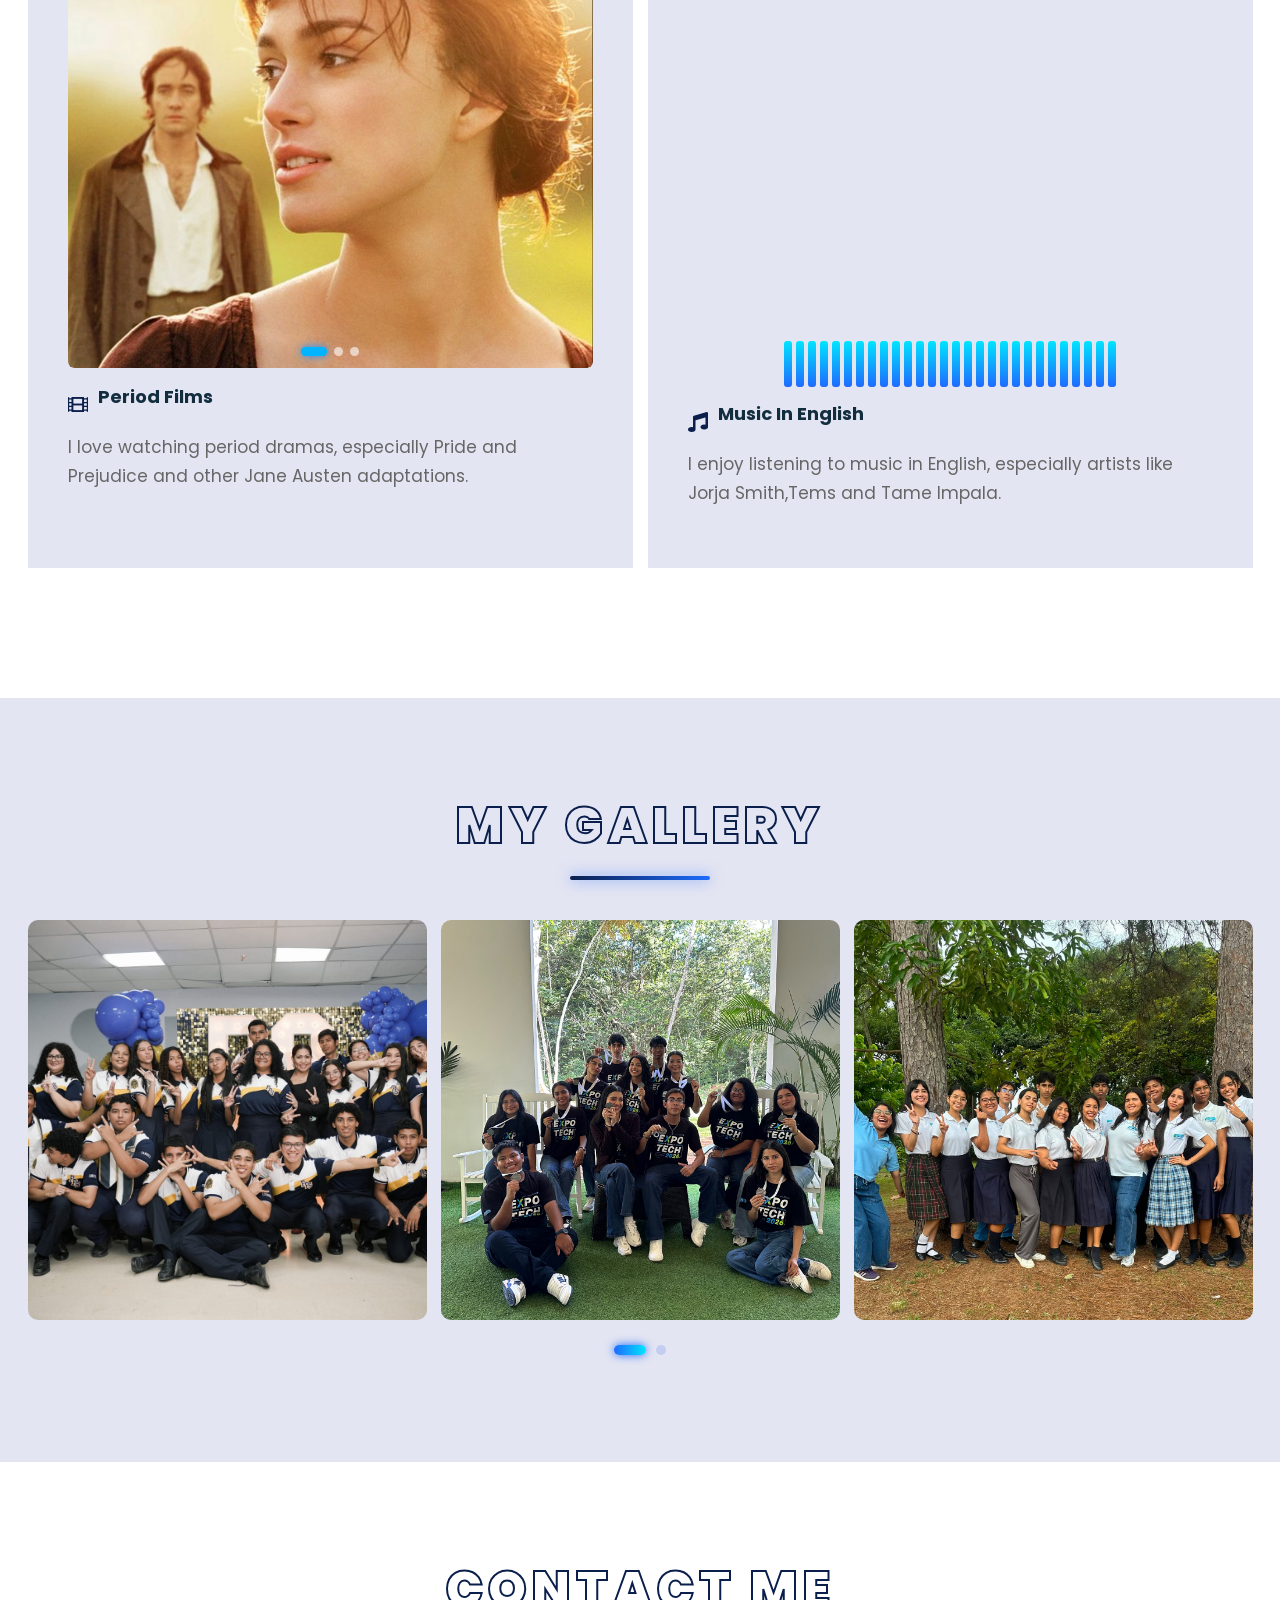
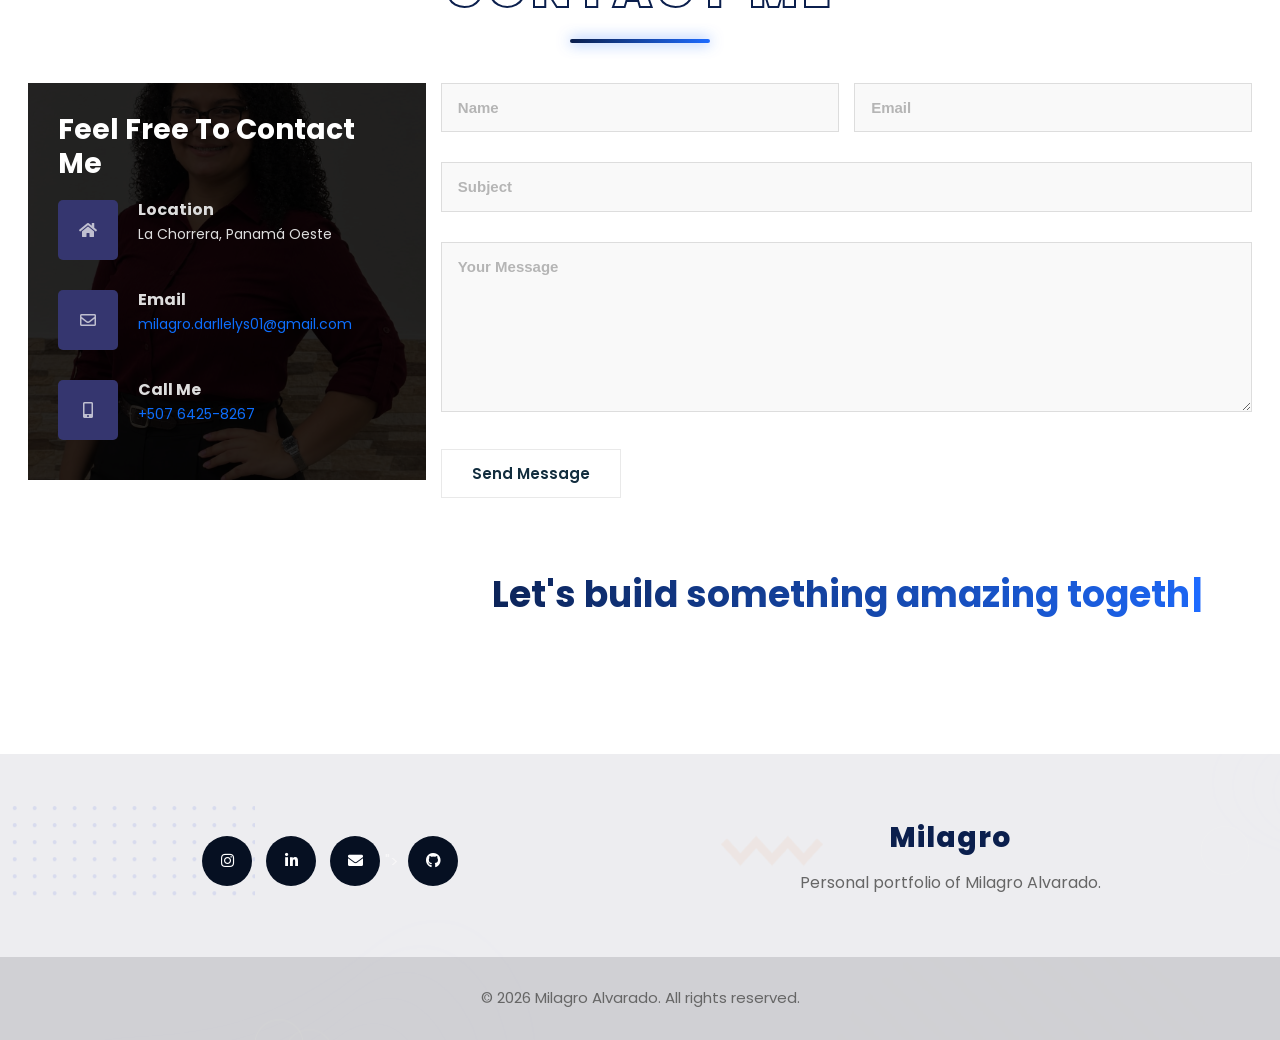
==== commit 9cccf7fe: "Update index.html" ====
--- a/index.html
+++ b/index.html
@@ -738,10 +738,10 @@
      <div class="col-lg-6 mb-30 align-self-center">
       <div class="footer-widgets">
        <div class="footer-social">
-        <span><a href="#home"><i class="fab fa-facebook-f"></i></a></span>
-        <span><a href="#home"><i class="fab fa-twitter"></i></a></span>
-        <span><a href="#home"><i class="fab fa-instagram"></i></a></span>
-        <span><a href="#home"><i class="fab fa-linkedin"></i></a></span>
+       <span><a href="https://www.instagram.com/milagro_a01?gwpx=Y3AxZmp3ZHZkcHIx" target="_blank"><i class="fab fa-instagram"></i></a></span>
+<span><a href="https://pa.linkedin.com/in/milagro-alvarado-17b7a240a" target="_blank"><i class="fab fa-linkedin-in"></i></a></span>
+<span><a href="<span><a href="https://mail.google.com/mail/?view=cm&to=milagro.darllelys01@gmail.com" target="_blank"><i class="fas fa-envelope"></i></a></span>"></i></a></span>
+<span><a href="https://github.com/mili01-a" target="_blank"><i class="fab fa-github"></i></a></span>
        </div>
       </div>
      </div>
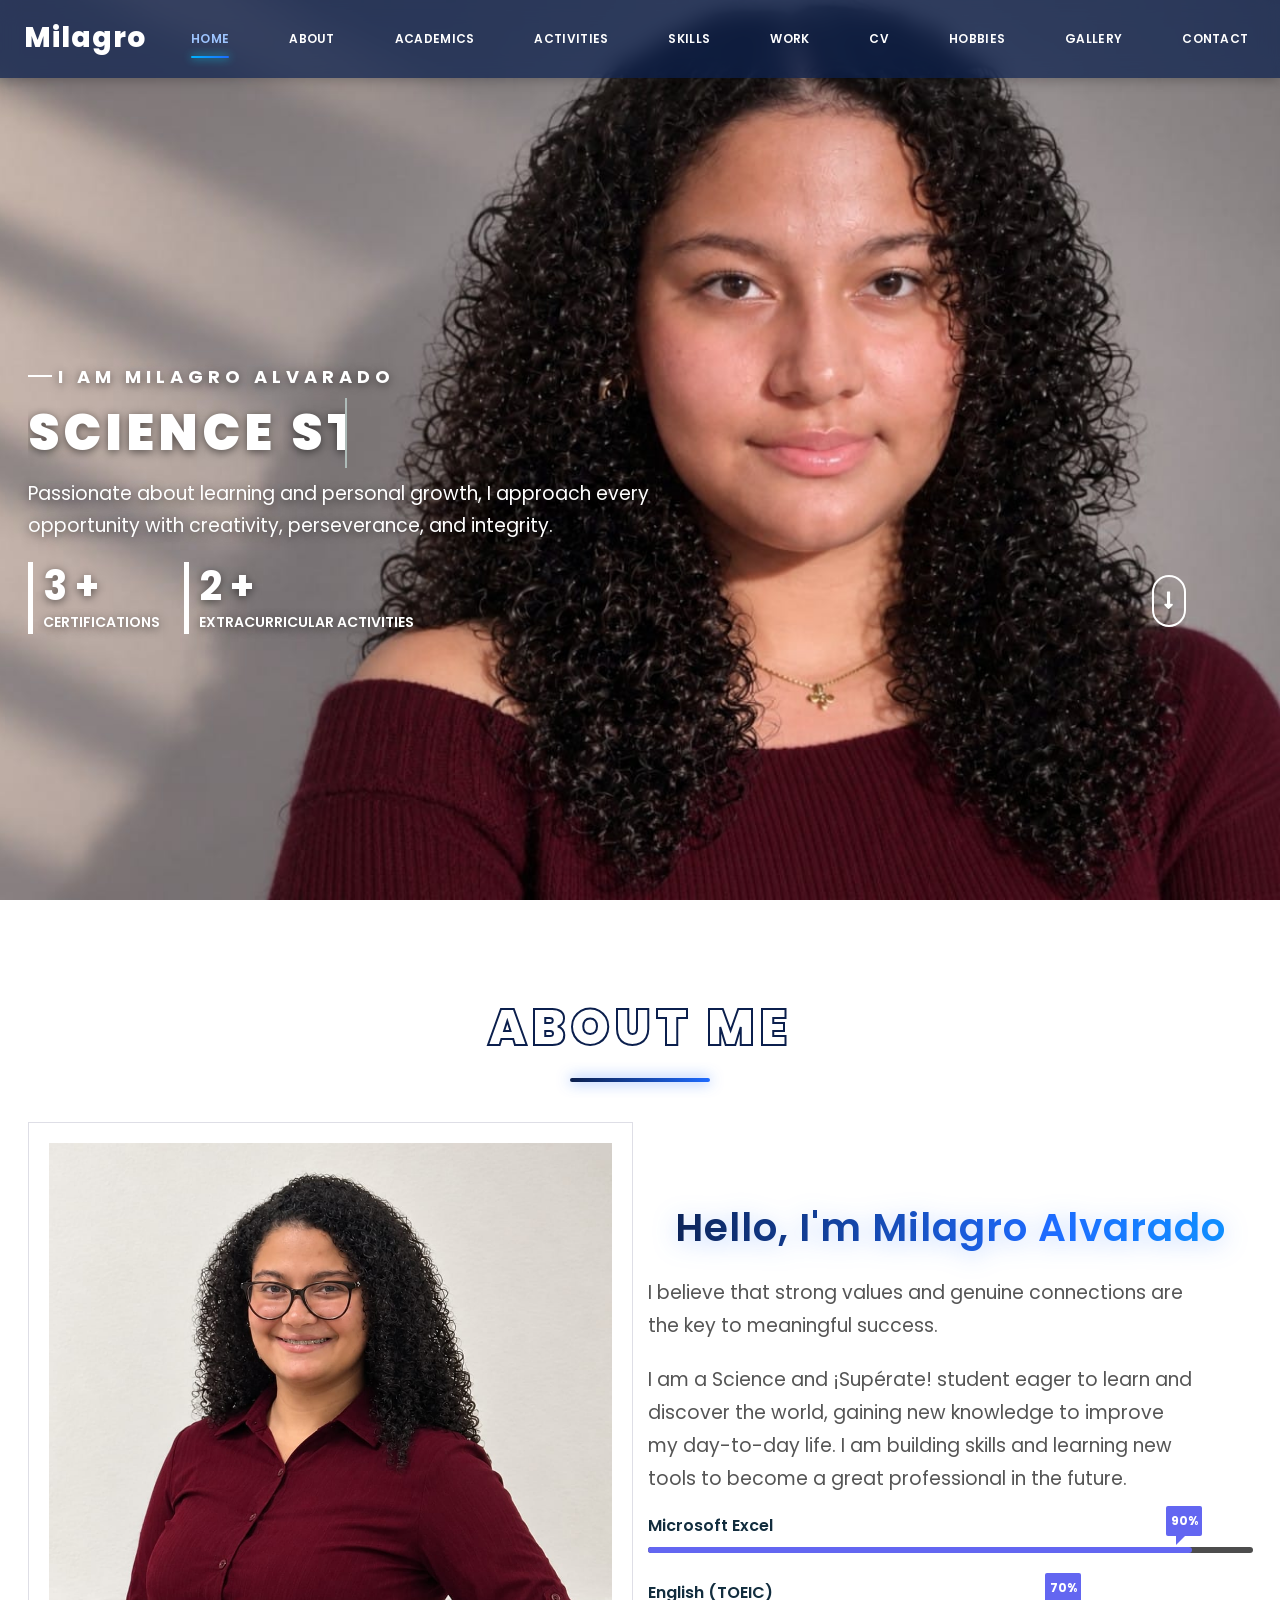
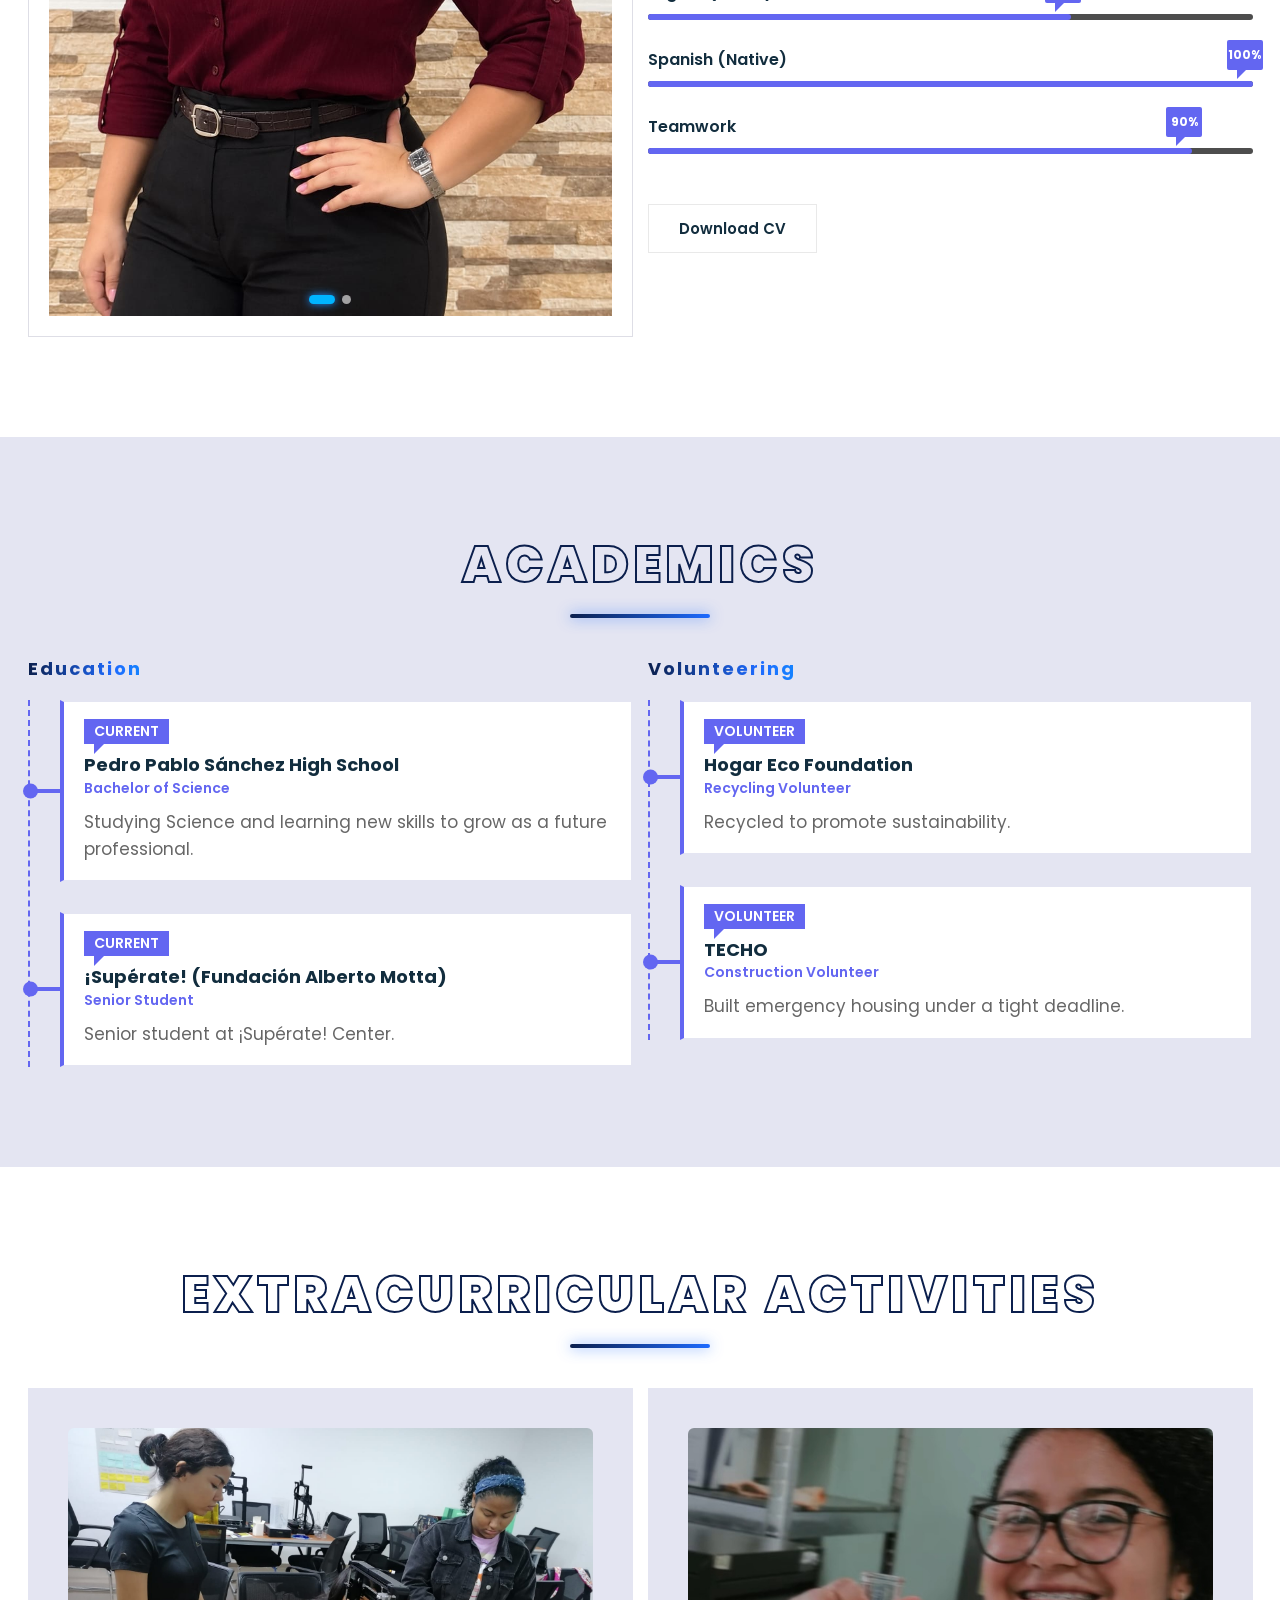
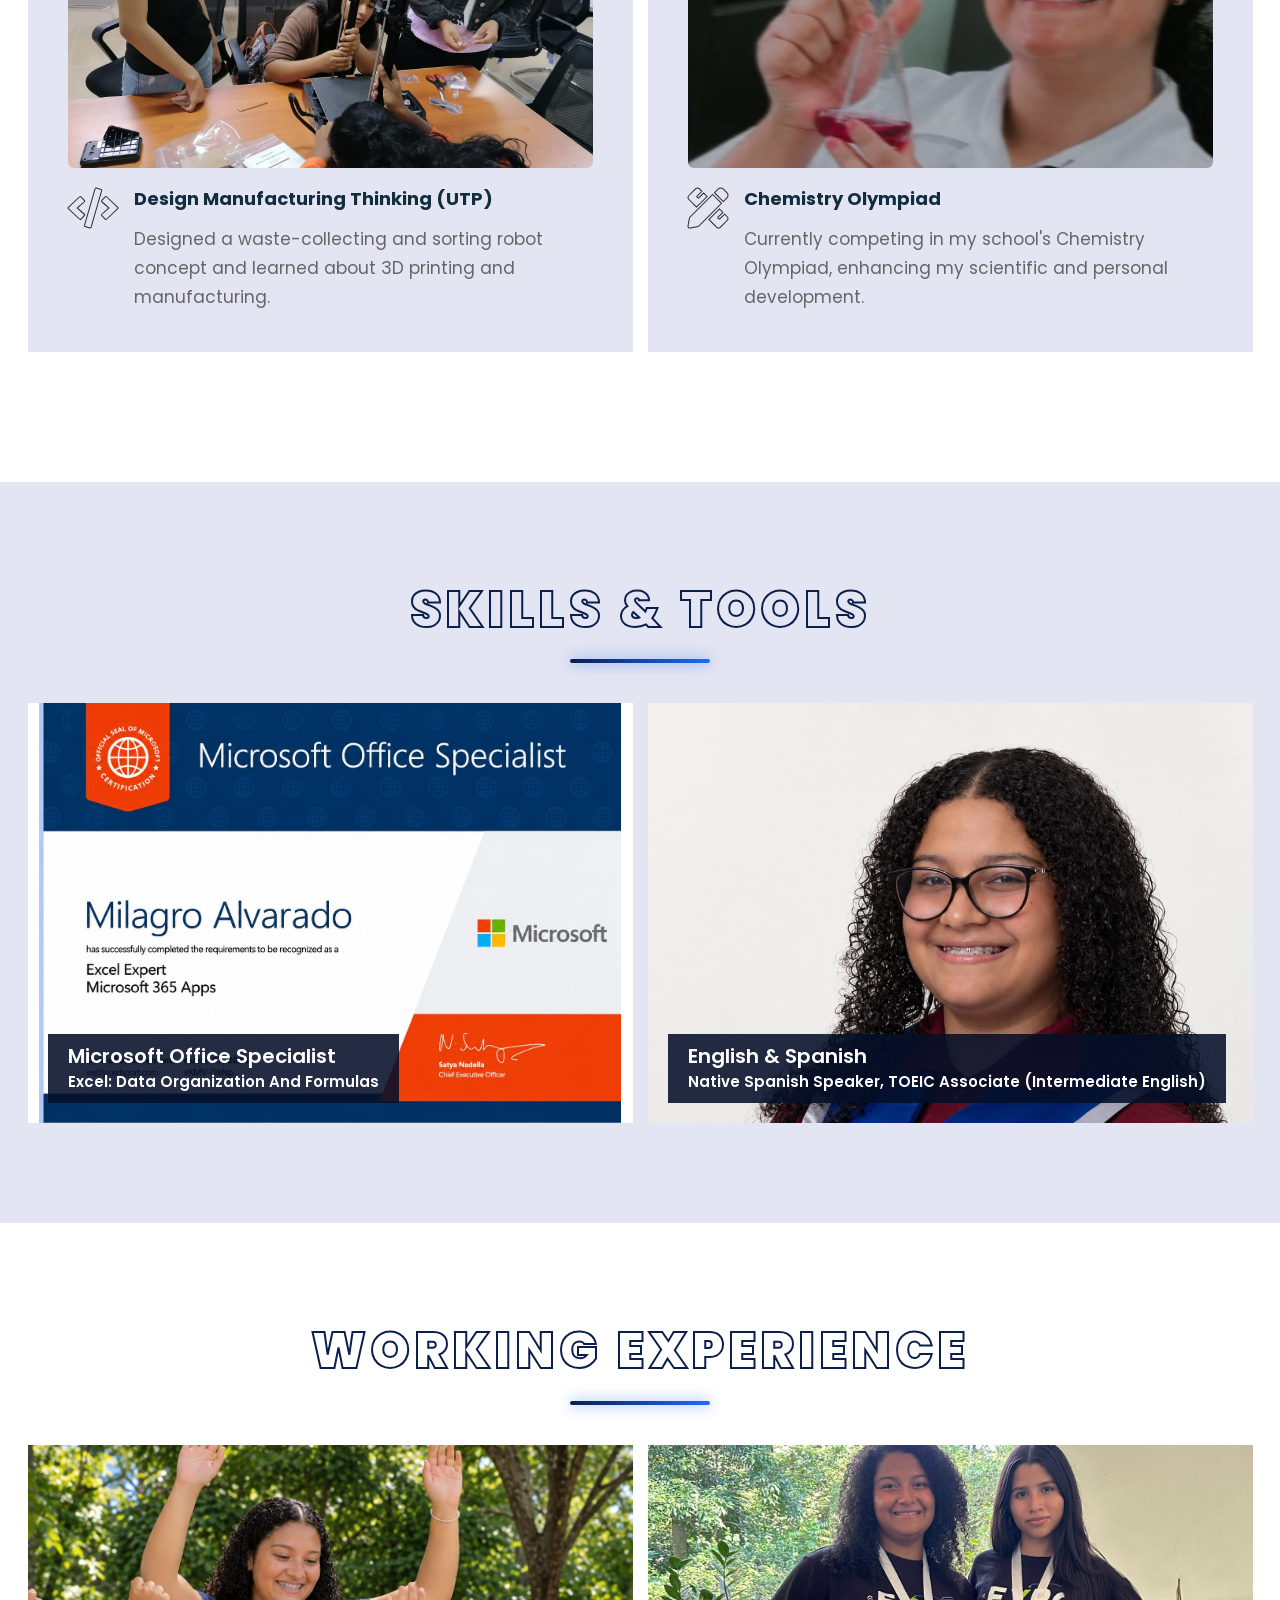
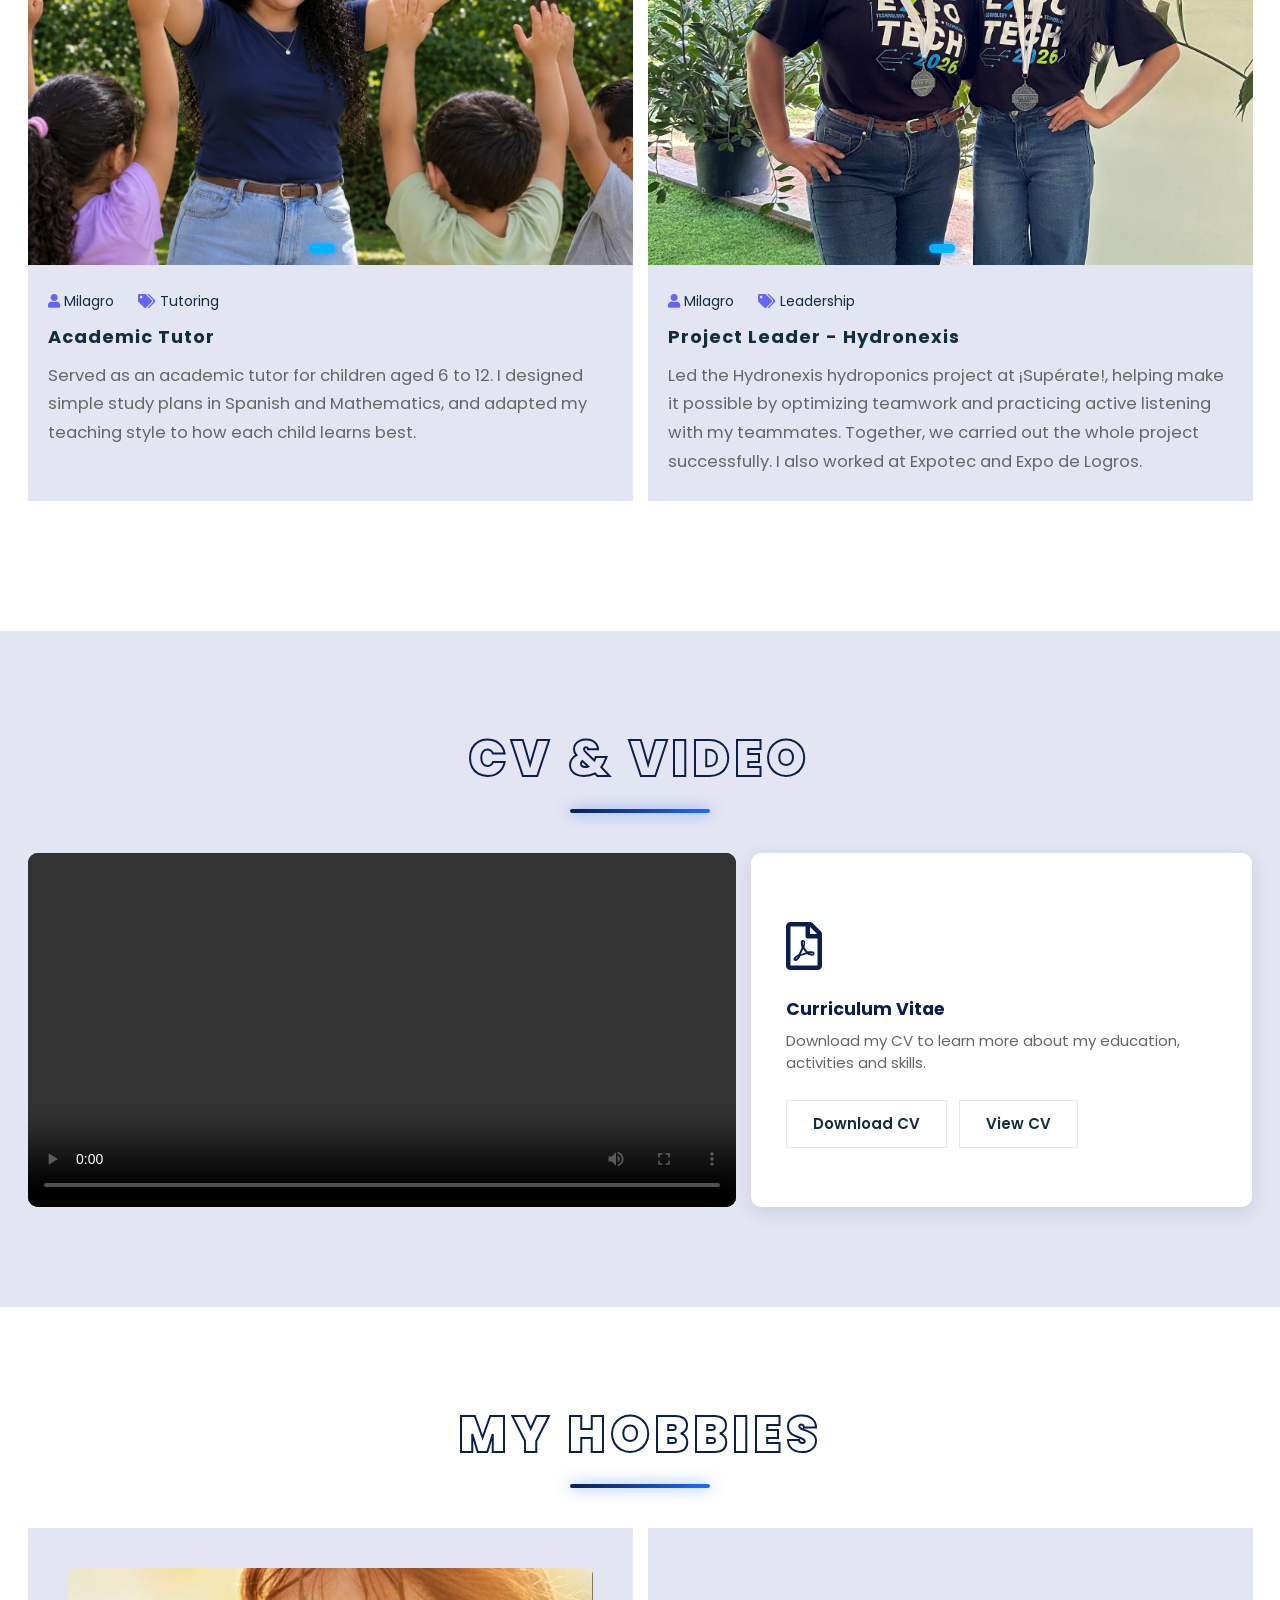
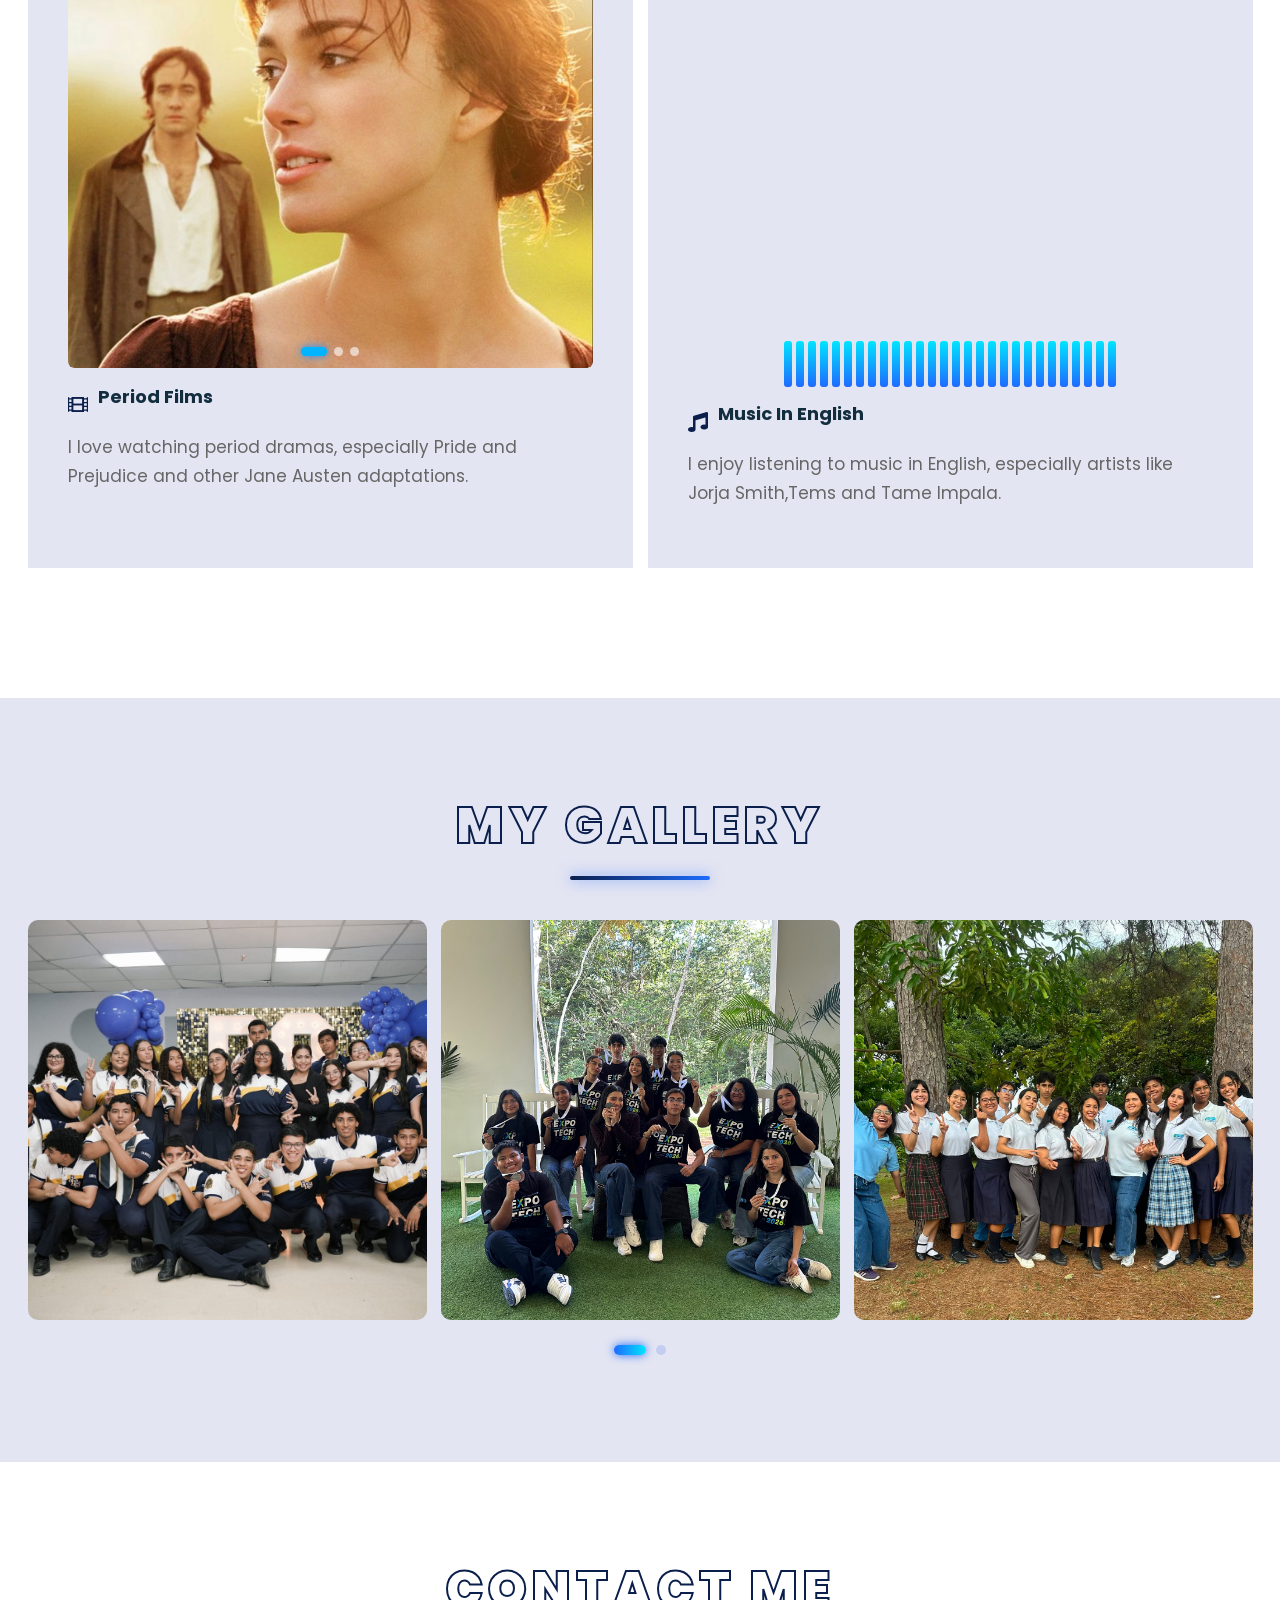
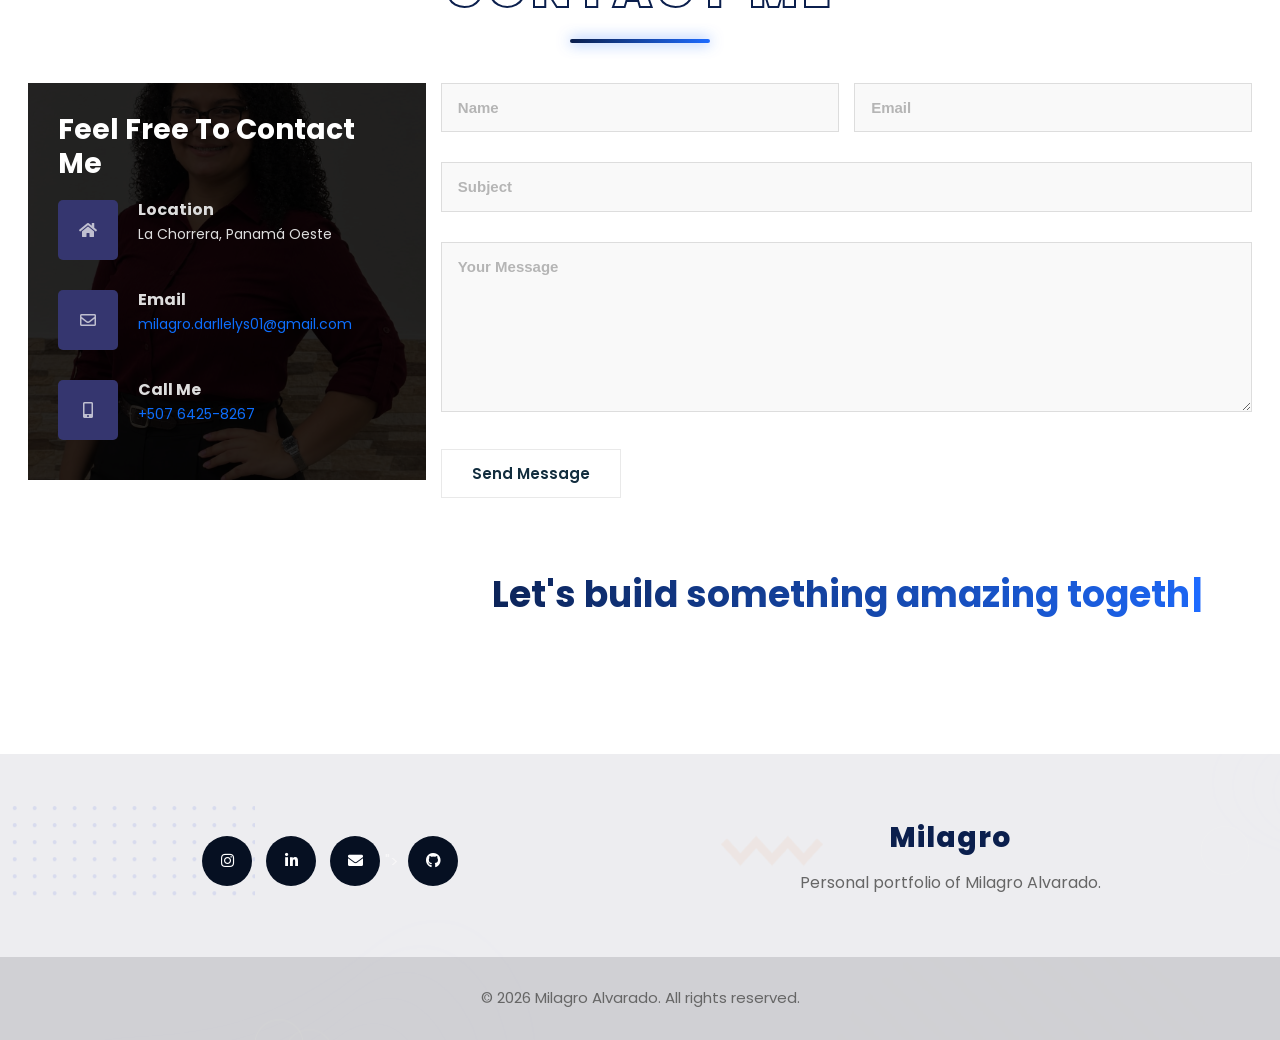
==== commit 6c20090b: "Update fmt.Println output from 'Hello' to 'Goodbye'" ====
--- a/index.html
+++ b/index.html
@@ -740,7 +740,7 @@
        <div class="footer-social">
        <span><a href="https://www.instagram.com/milagro_a01?gwpx=Y3AxZmp3ZHZkcHIx" target="_blank"><i class="fab fa-instagram"></i></a></span>
 <span><a href="https://pa.linkedin.com/in/milagro-alvarado-17b7a240a" target="_blank"><i class="fab fa-linkedin-in"></i></a></span>
-<span><a href="<span><a href="https://mail.google.com/mail/?view=cm&to=milagro.darllelys01@gmail.com" target="_blank"><i class="fas fa-envelope"></i></a></span>"></i></a></span>
+<span><a href="<span><a href="https://mail.google.com/mail/?view=cm&to=milagrodarllelys.01@gmail.com" target="_blank"><i class="fas fa-envelope"></i></a></span>"></i></a></span>
 <span><a href="https://github.com/mili01-a" target="_blank"><i class="fab fa-github"></i></a></span>
        </div>
       </div>
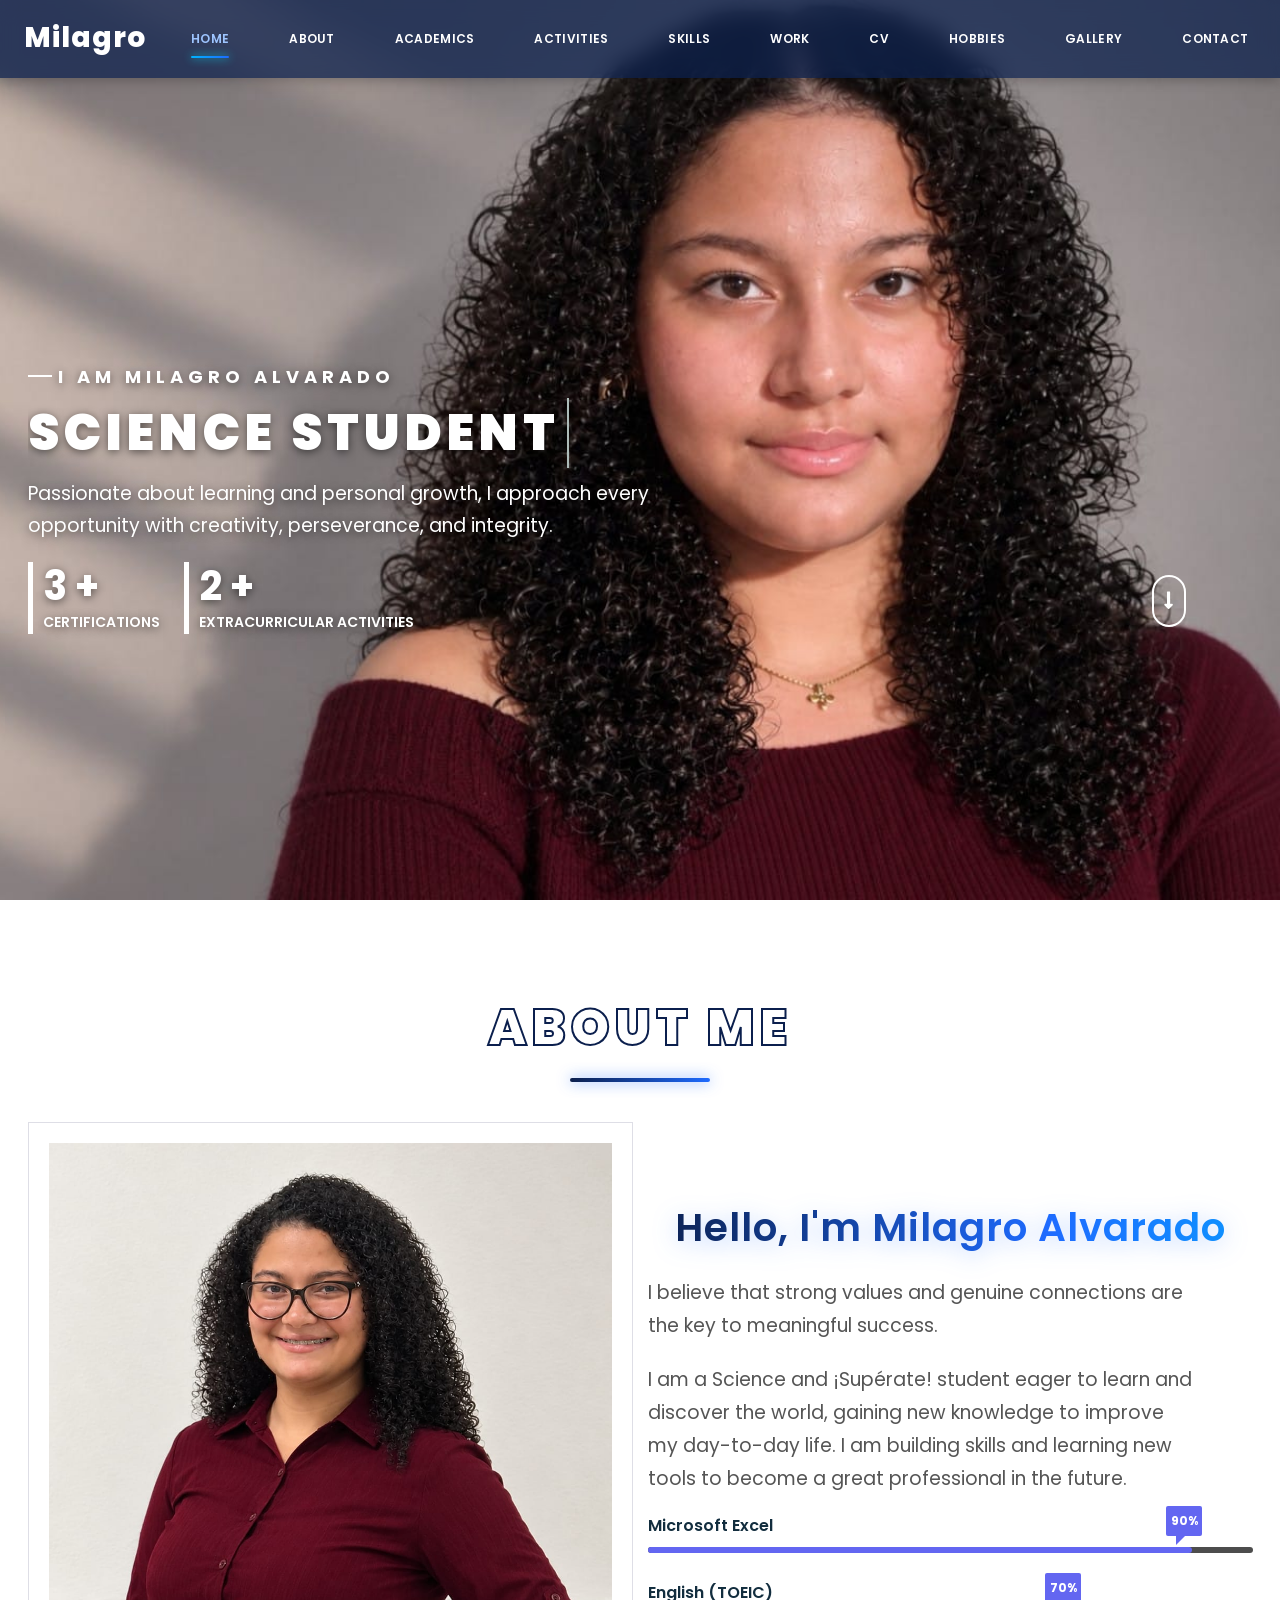
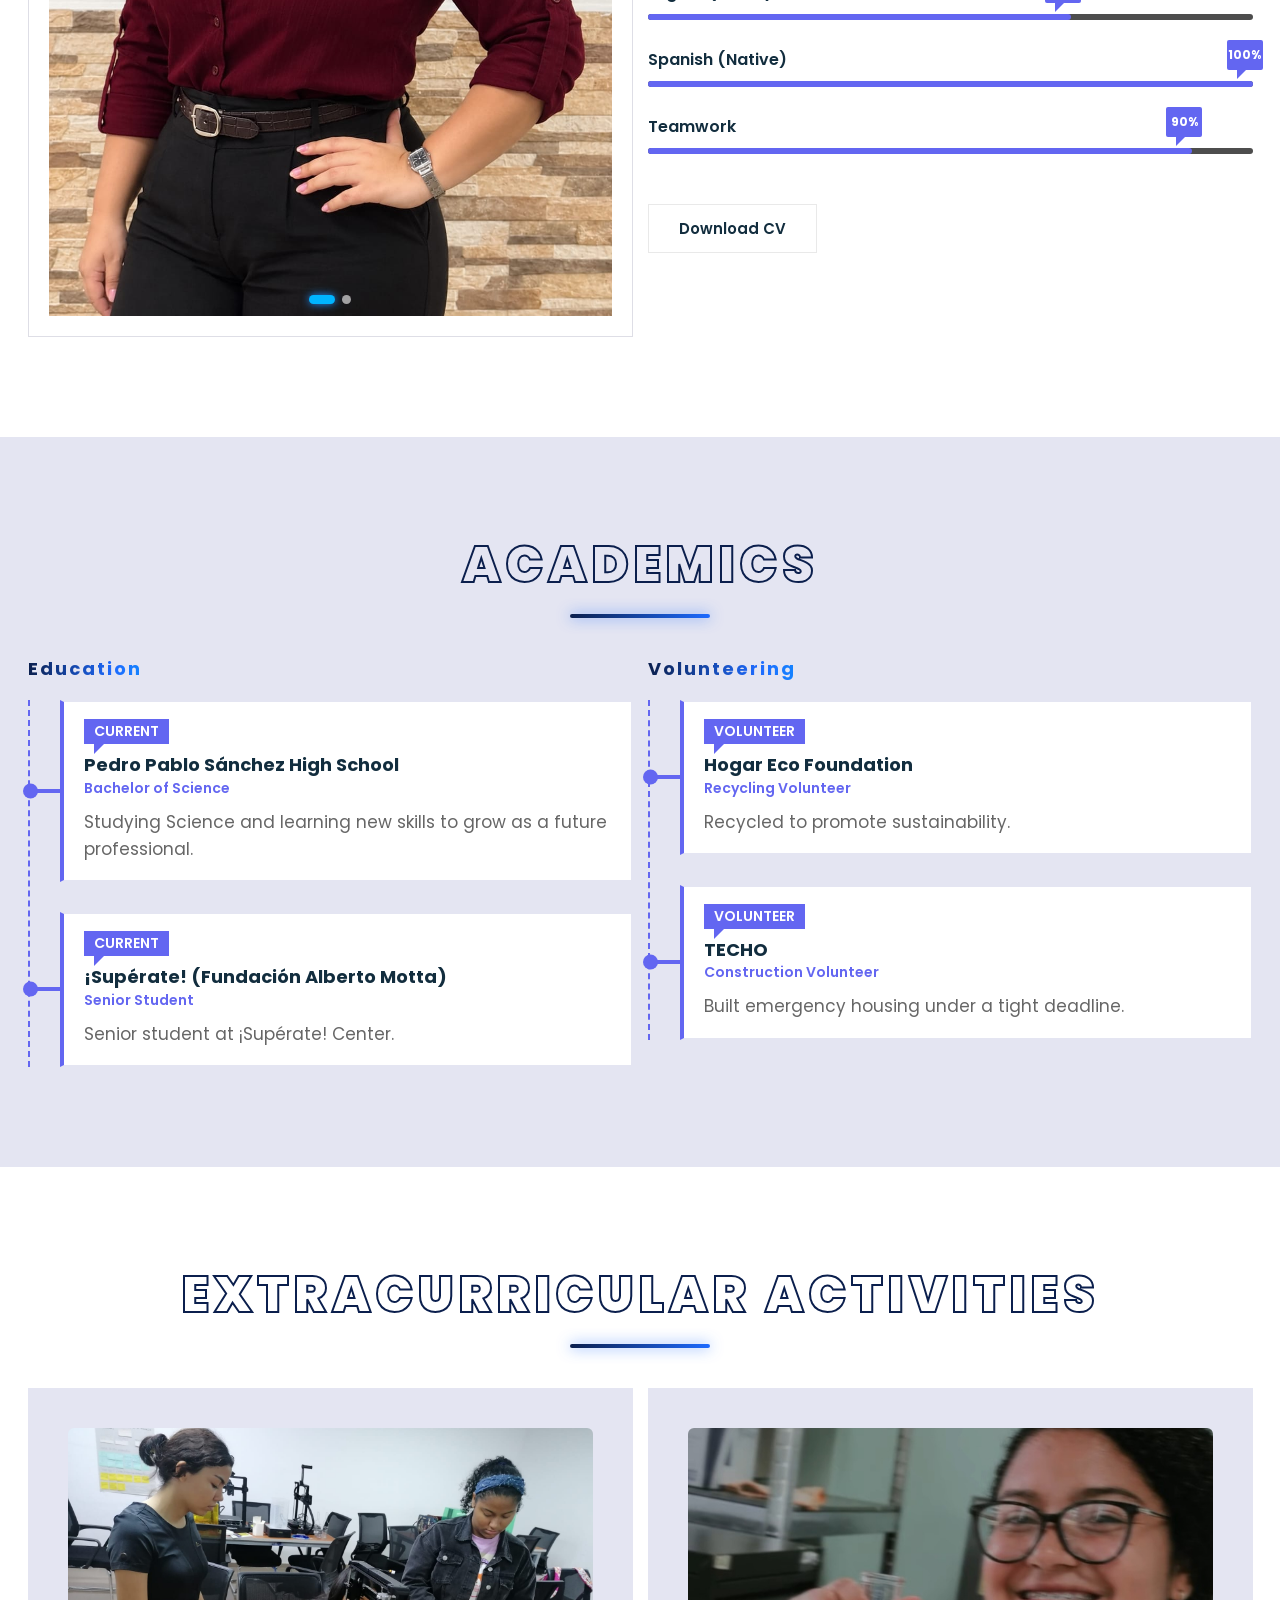
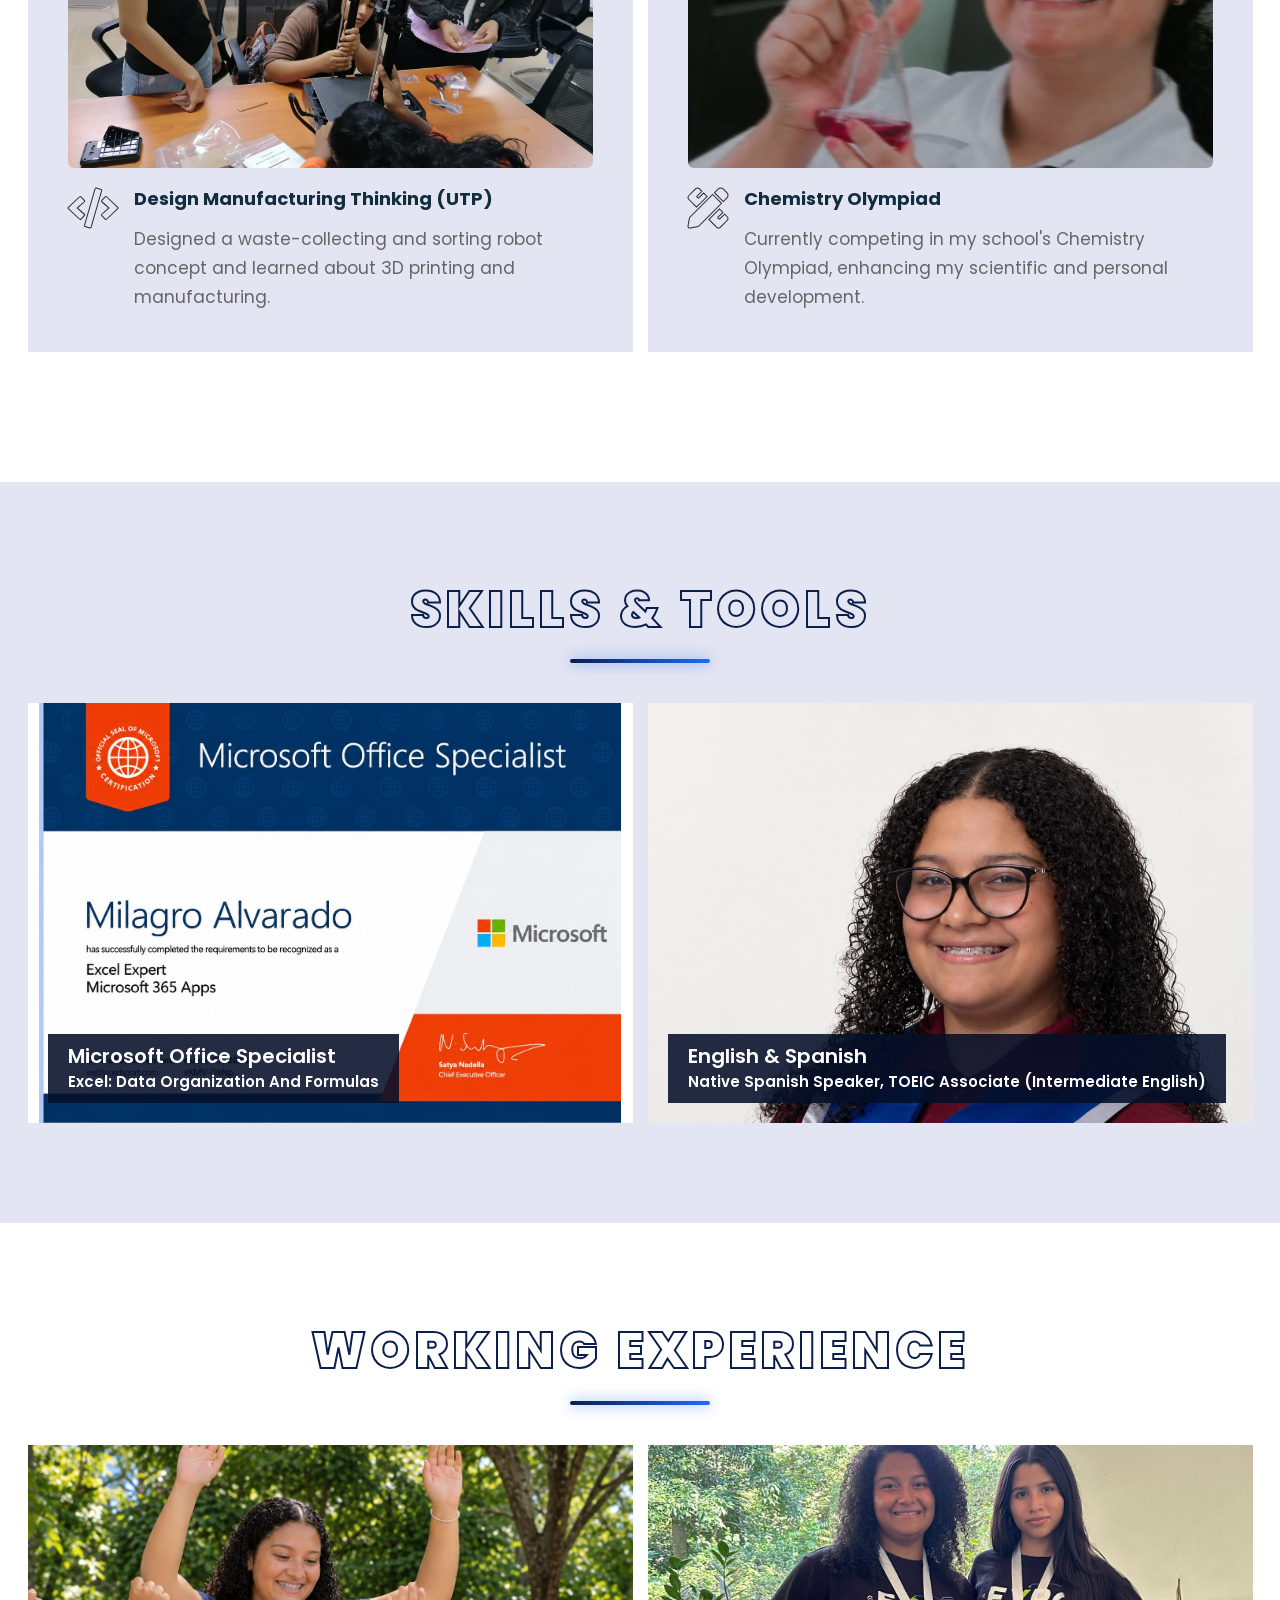
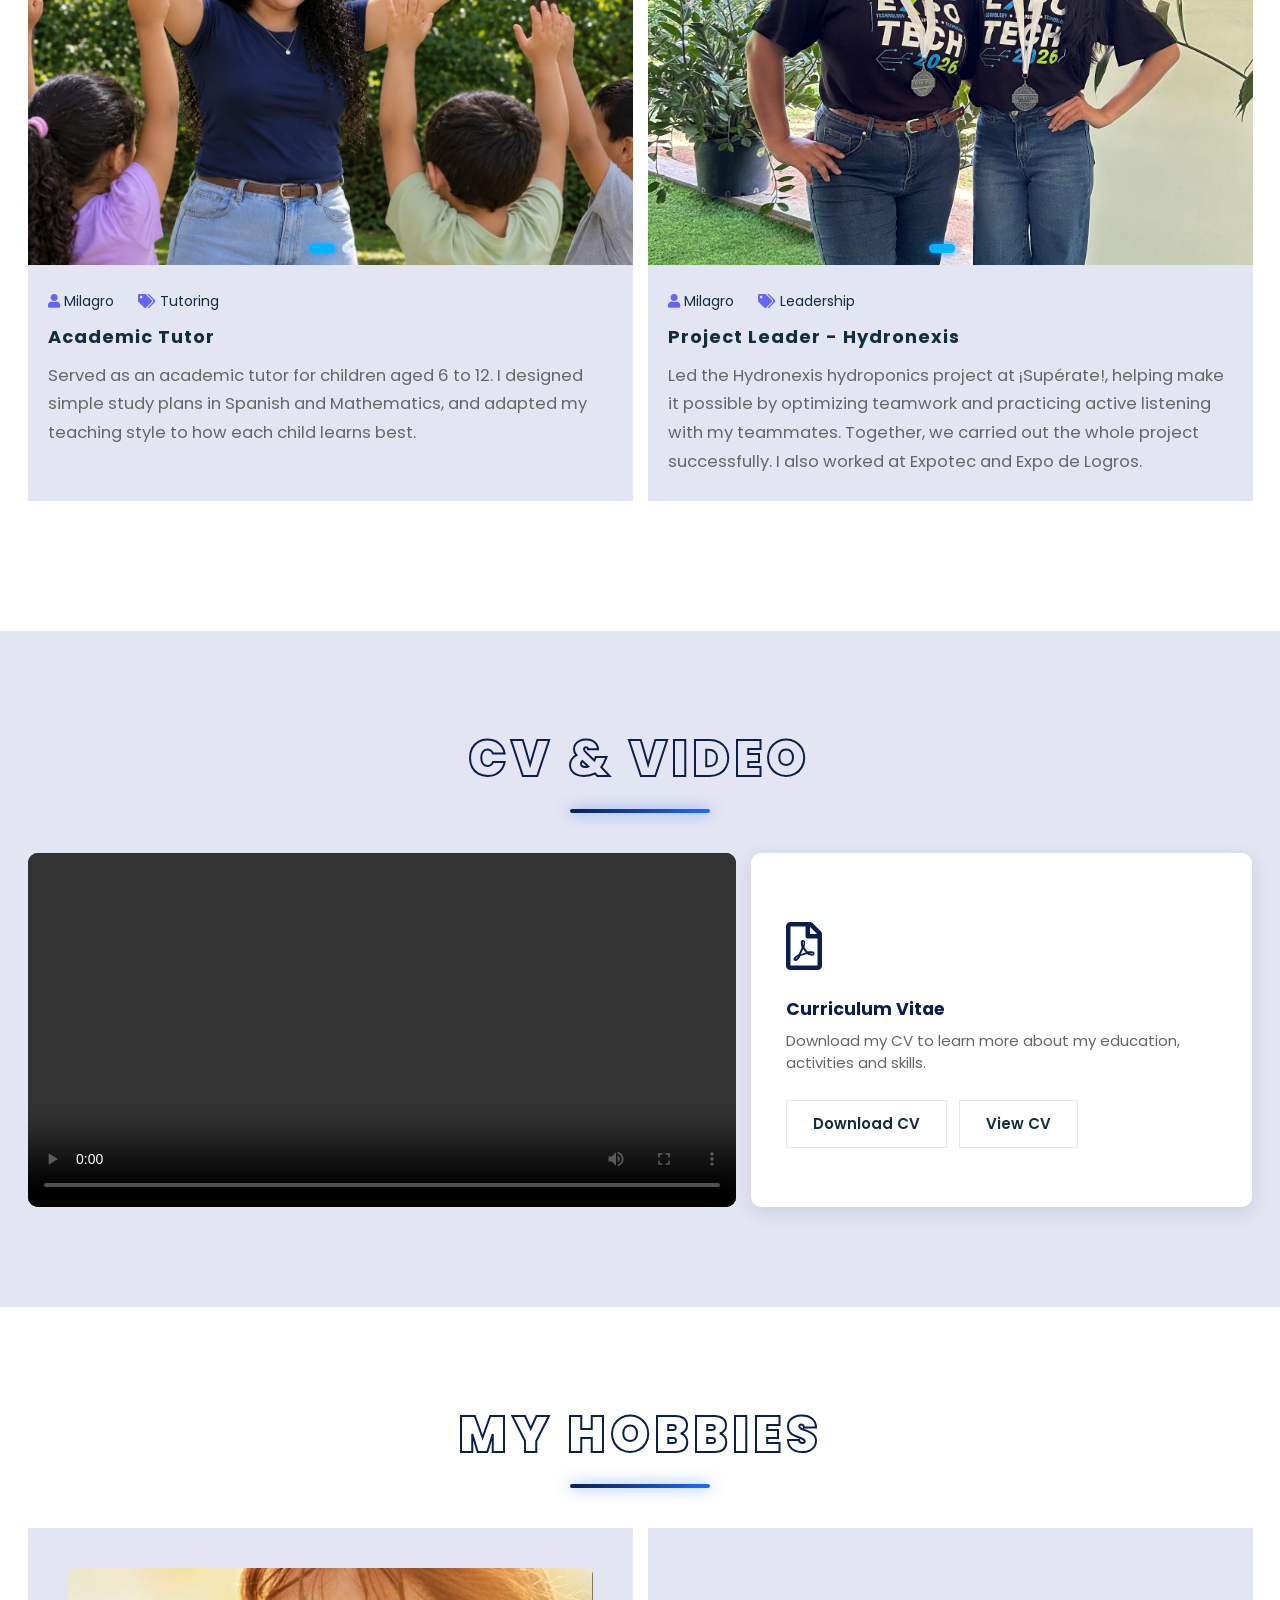
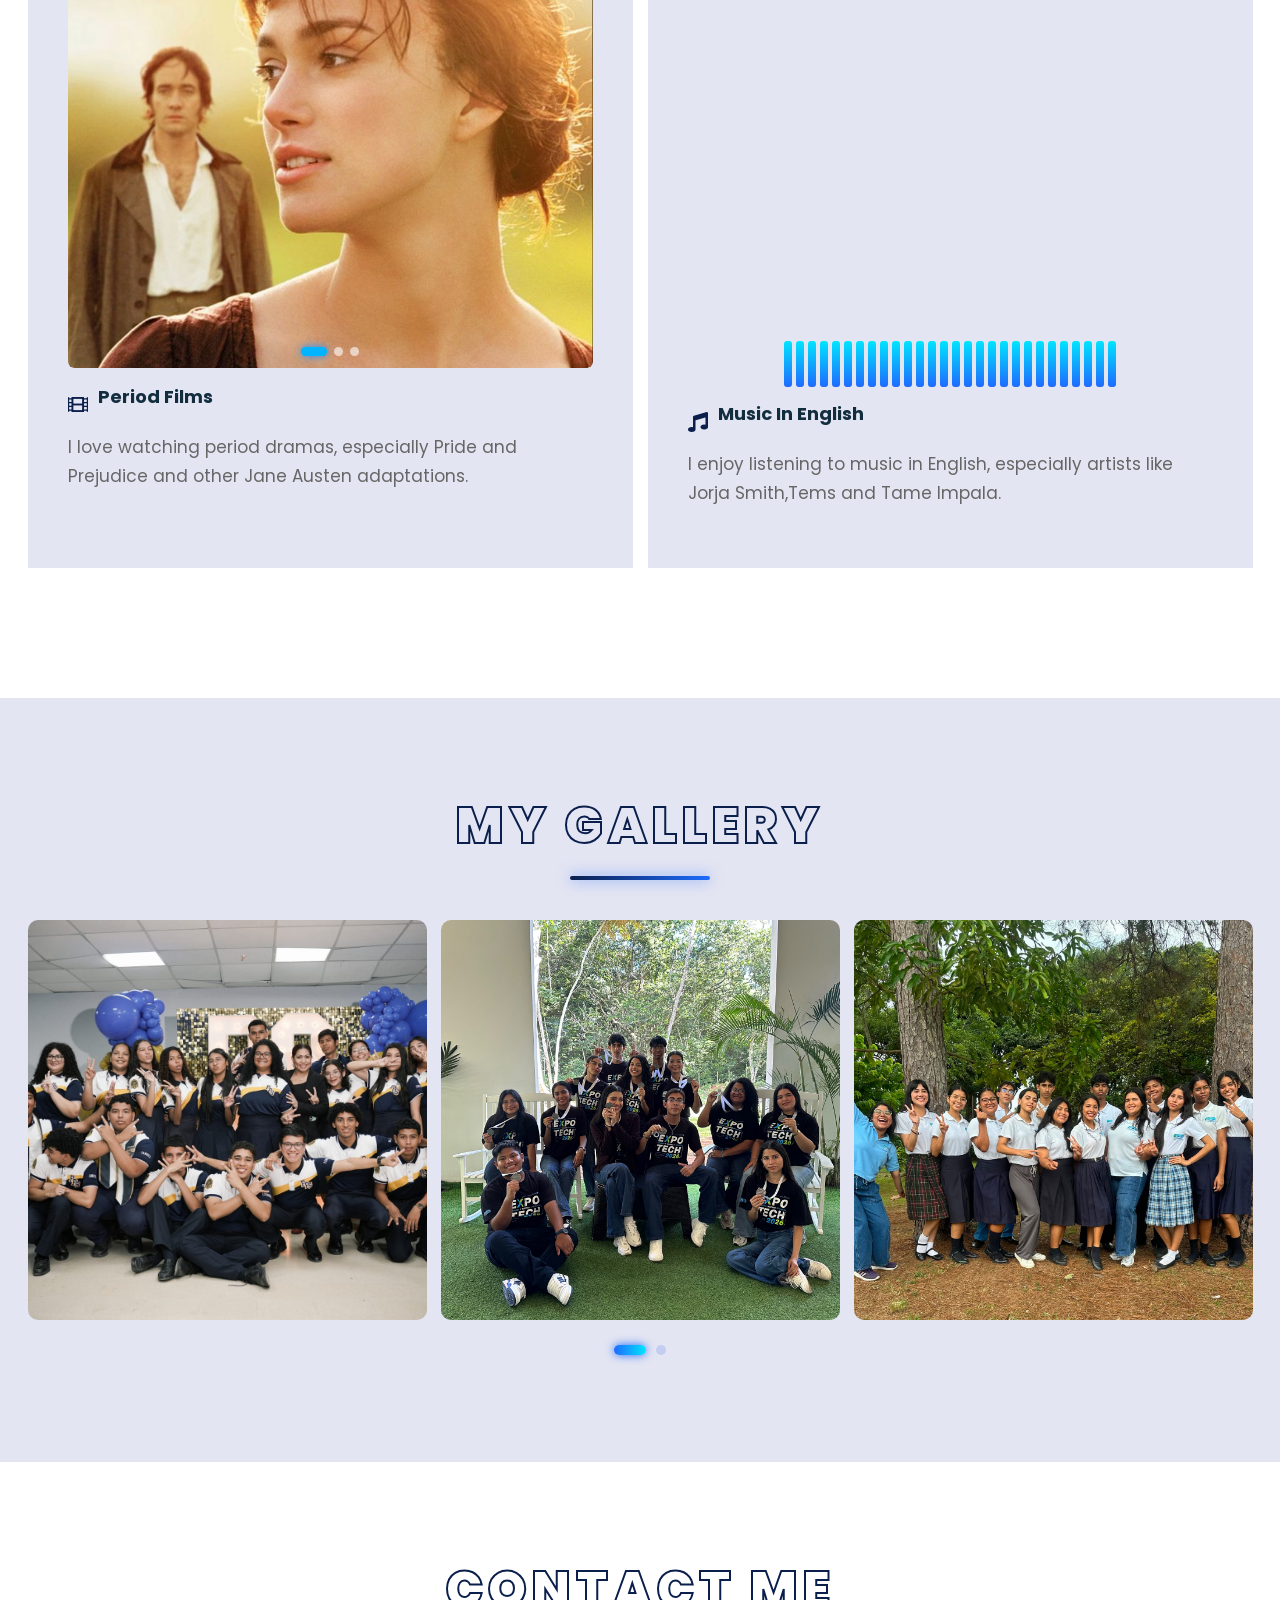
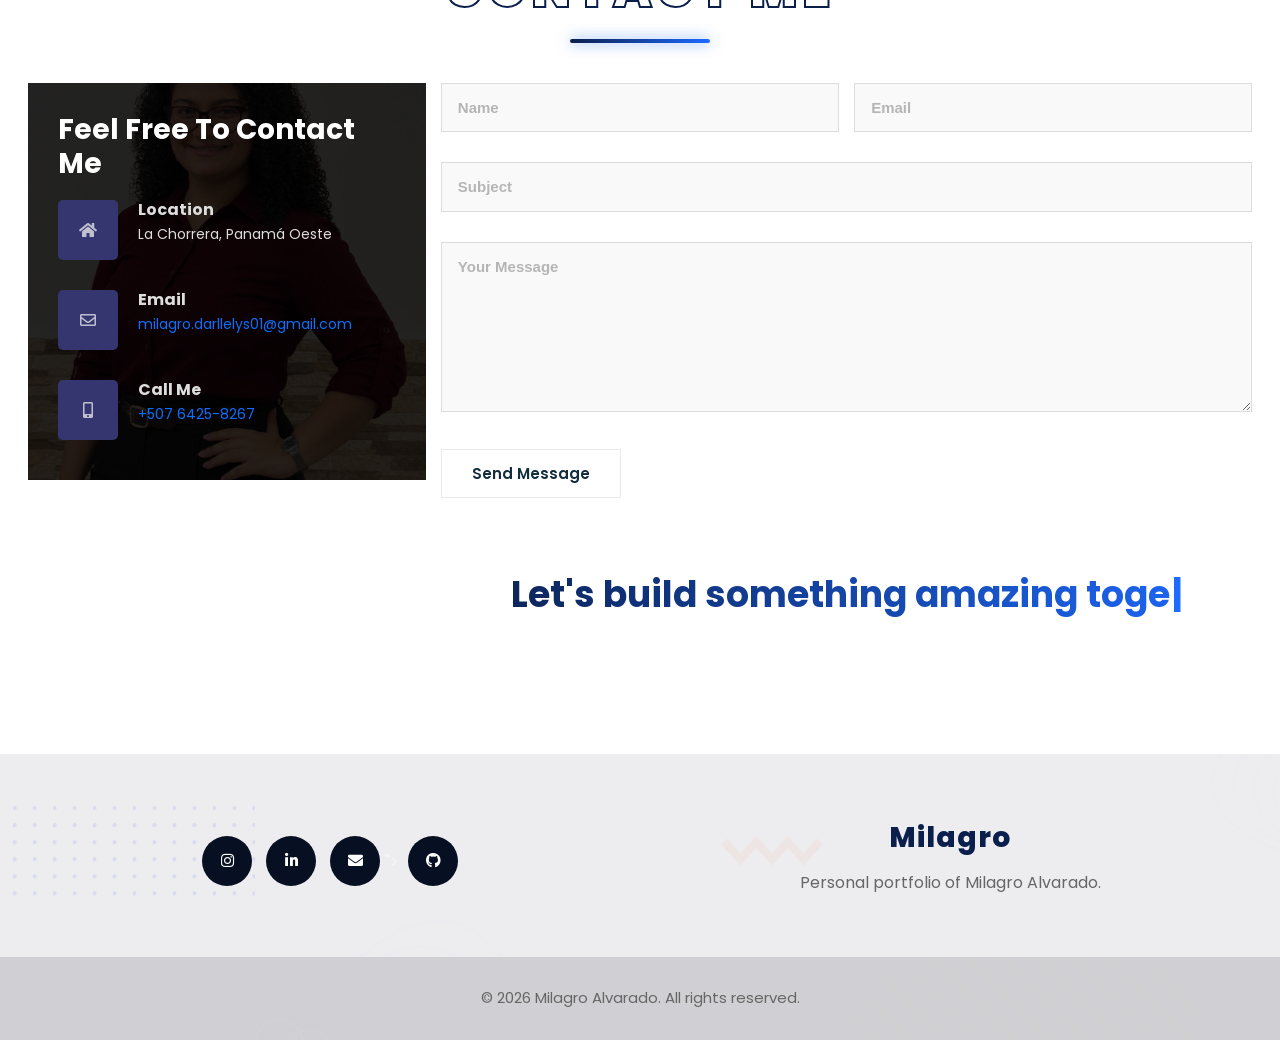
==== commit 0f0d9191: "Update print statement from 'Hello' to 'Goodbye'" ====
--- a/index.html
+++ b/index.html
@@ -694,7 +694,7 @@
     </div>
     <div class="col-lg-8">
      <div class="contact-from">
-      <form action="mailto:milagro.darllelys01@gmail.com" method="post" enctype="text/plain">
+      <form action="mailto:milagrodarllelys.01@gmail.com" method="post" enctype="text/plain">
        <div class="row">
         <div class="col-sm-6">
          <div class="single-input">
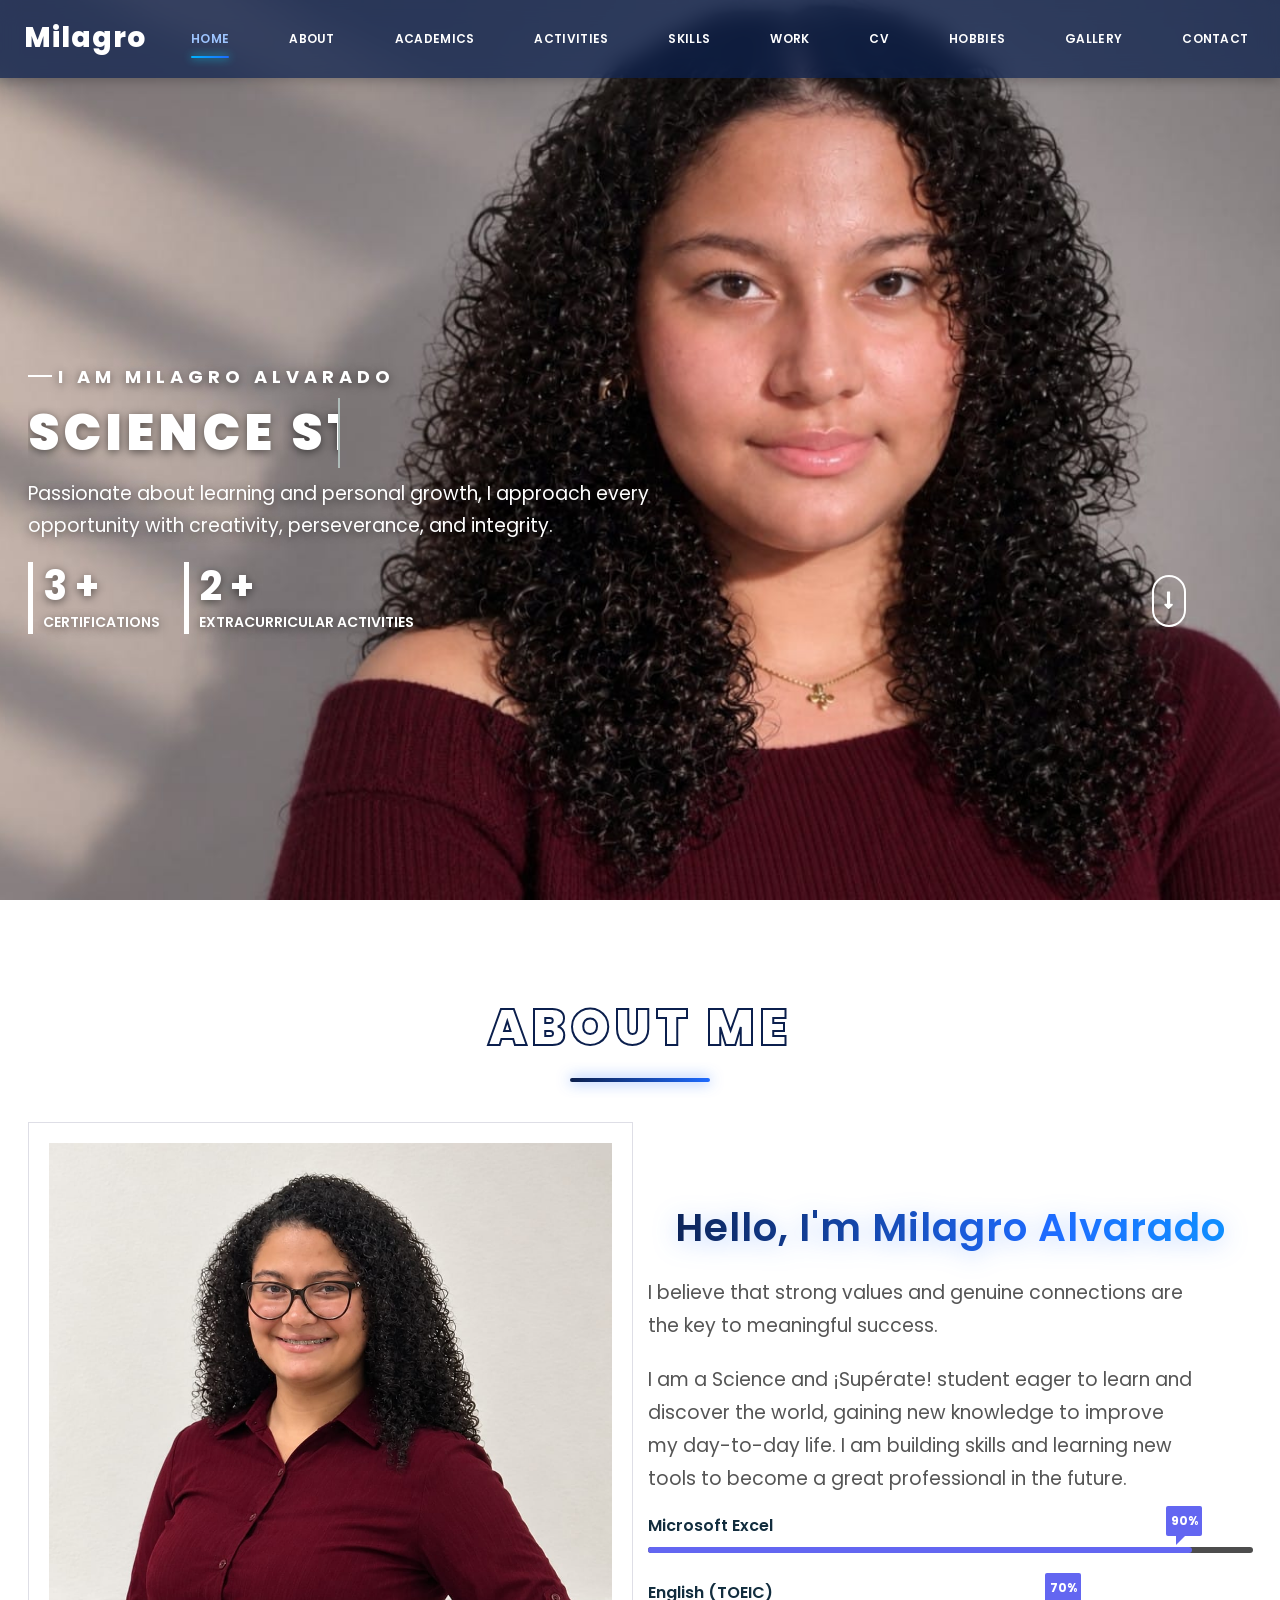
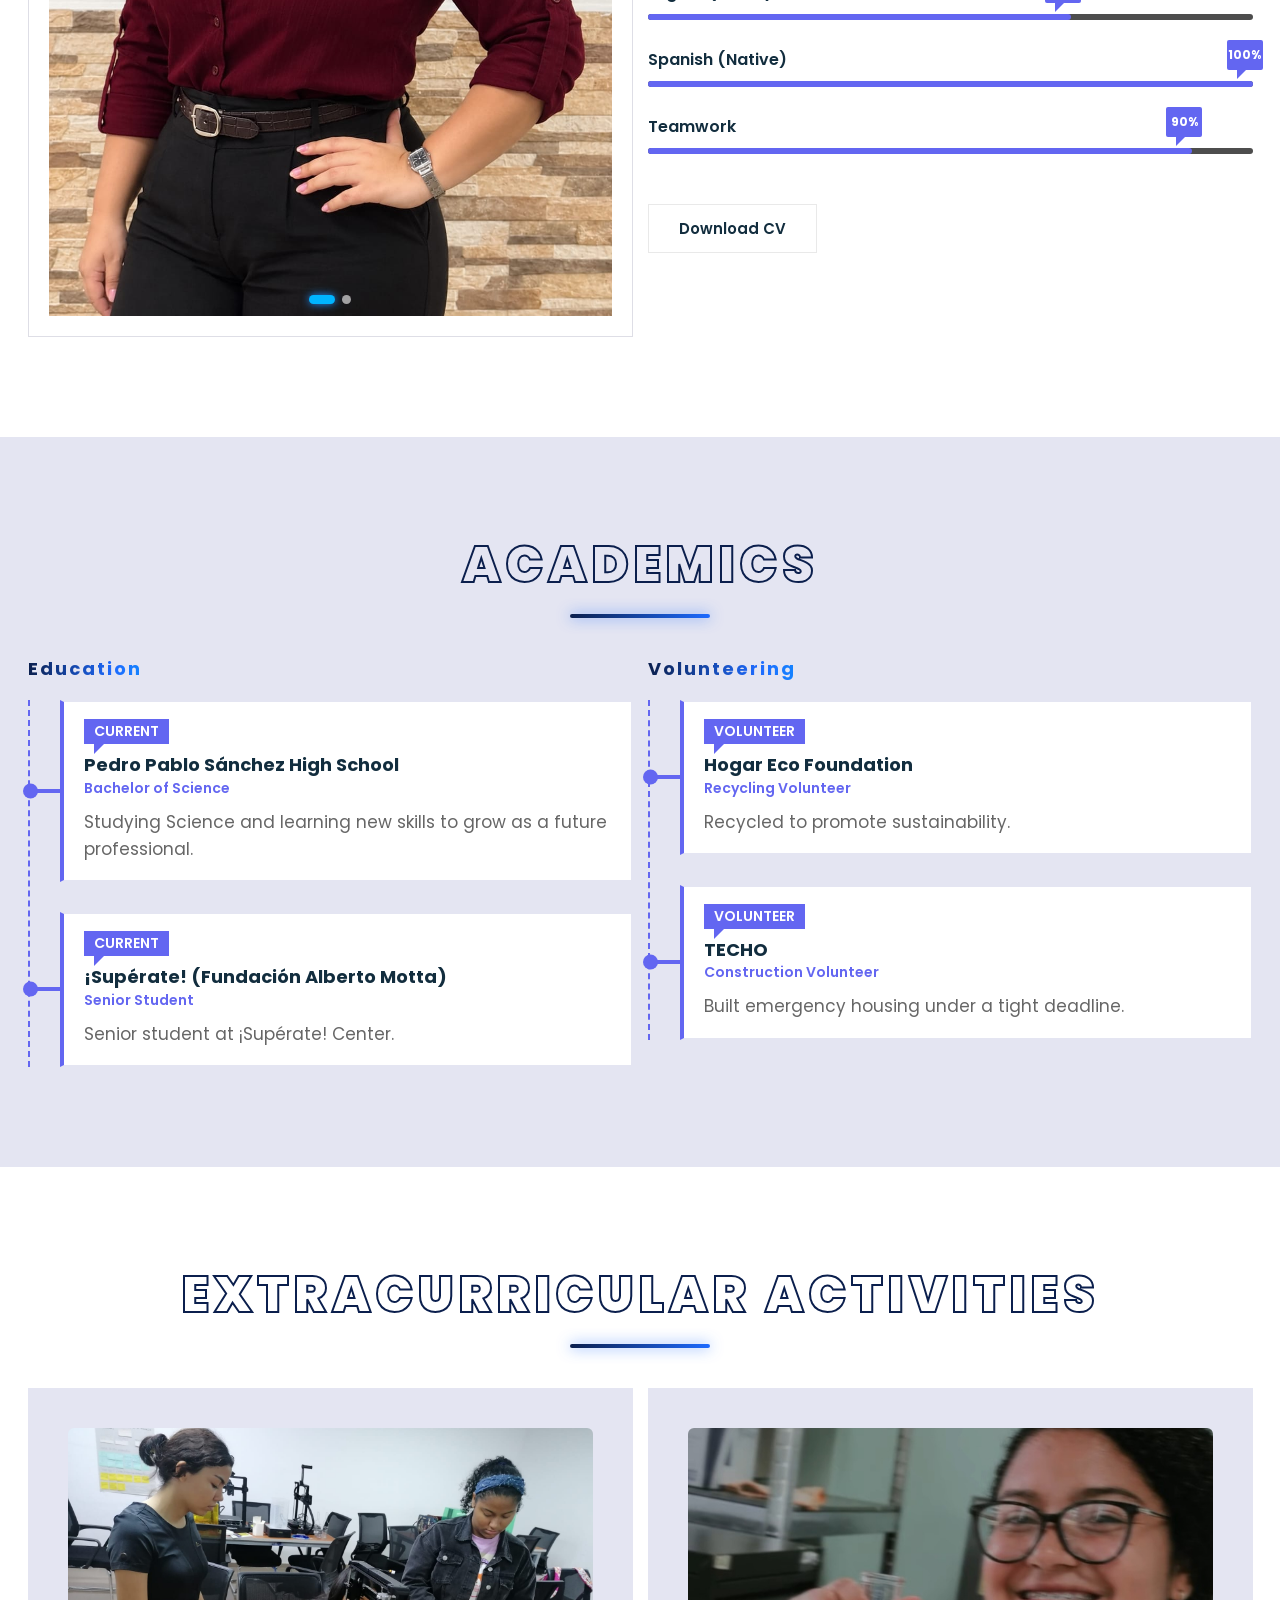
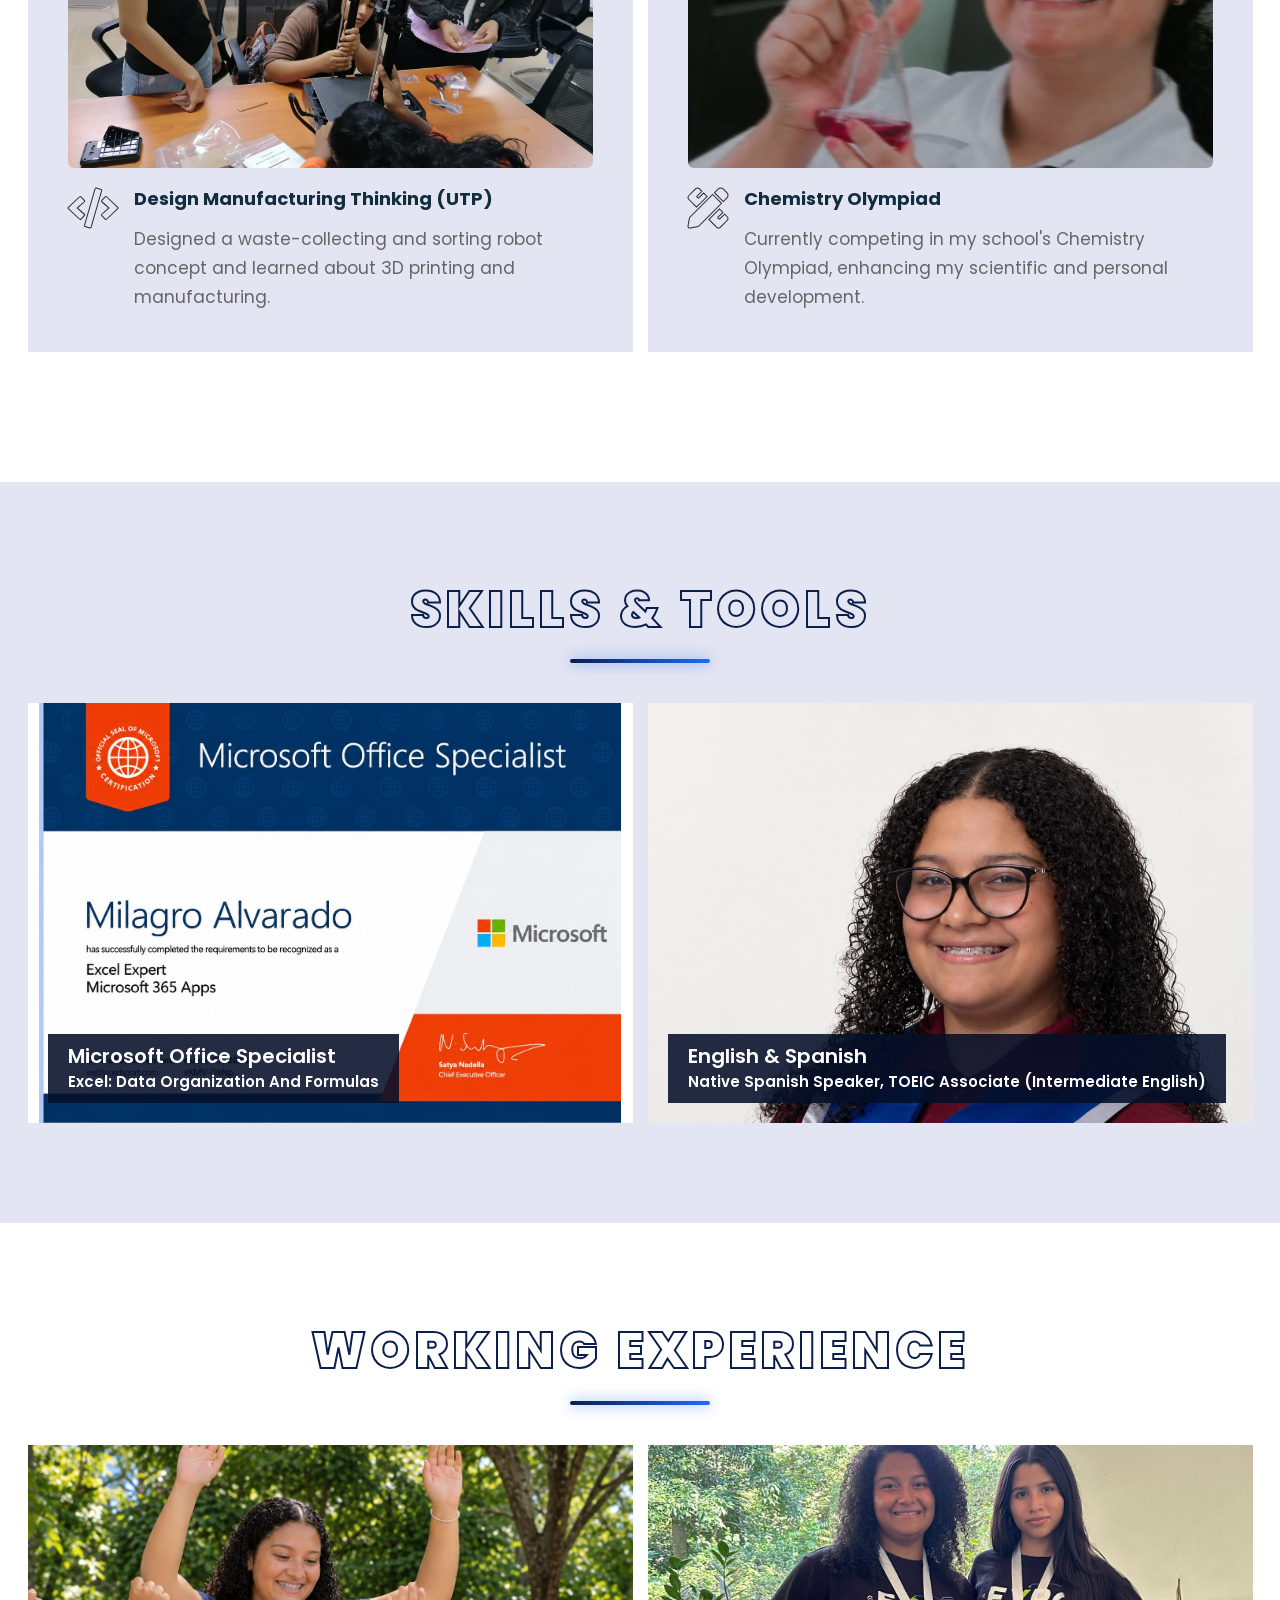
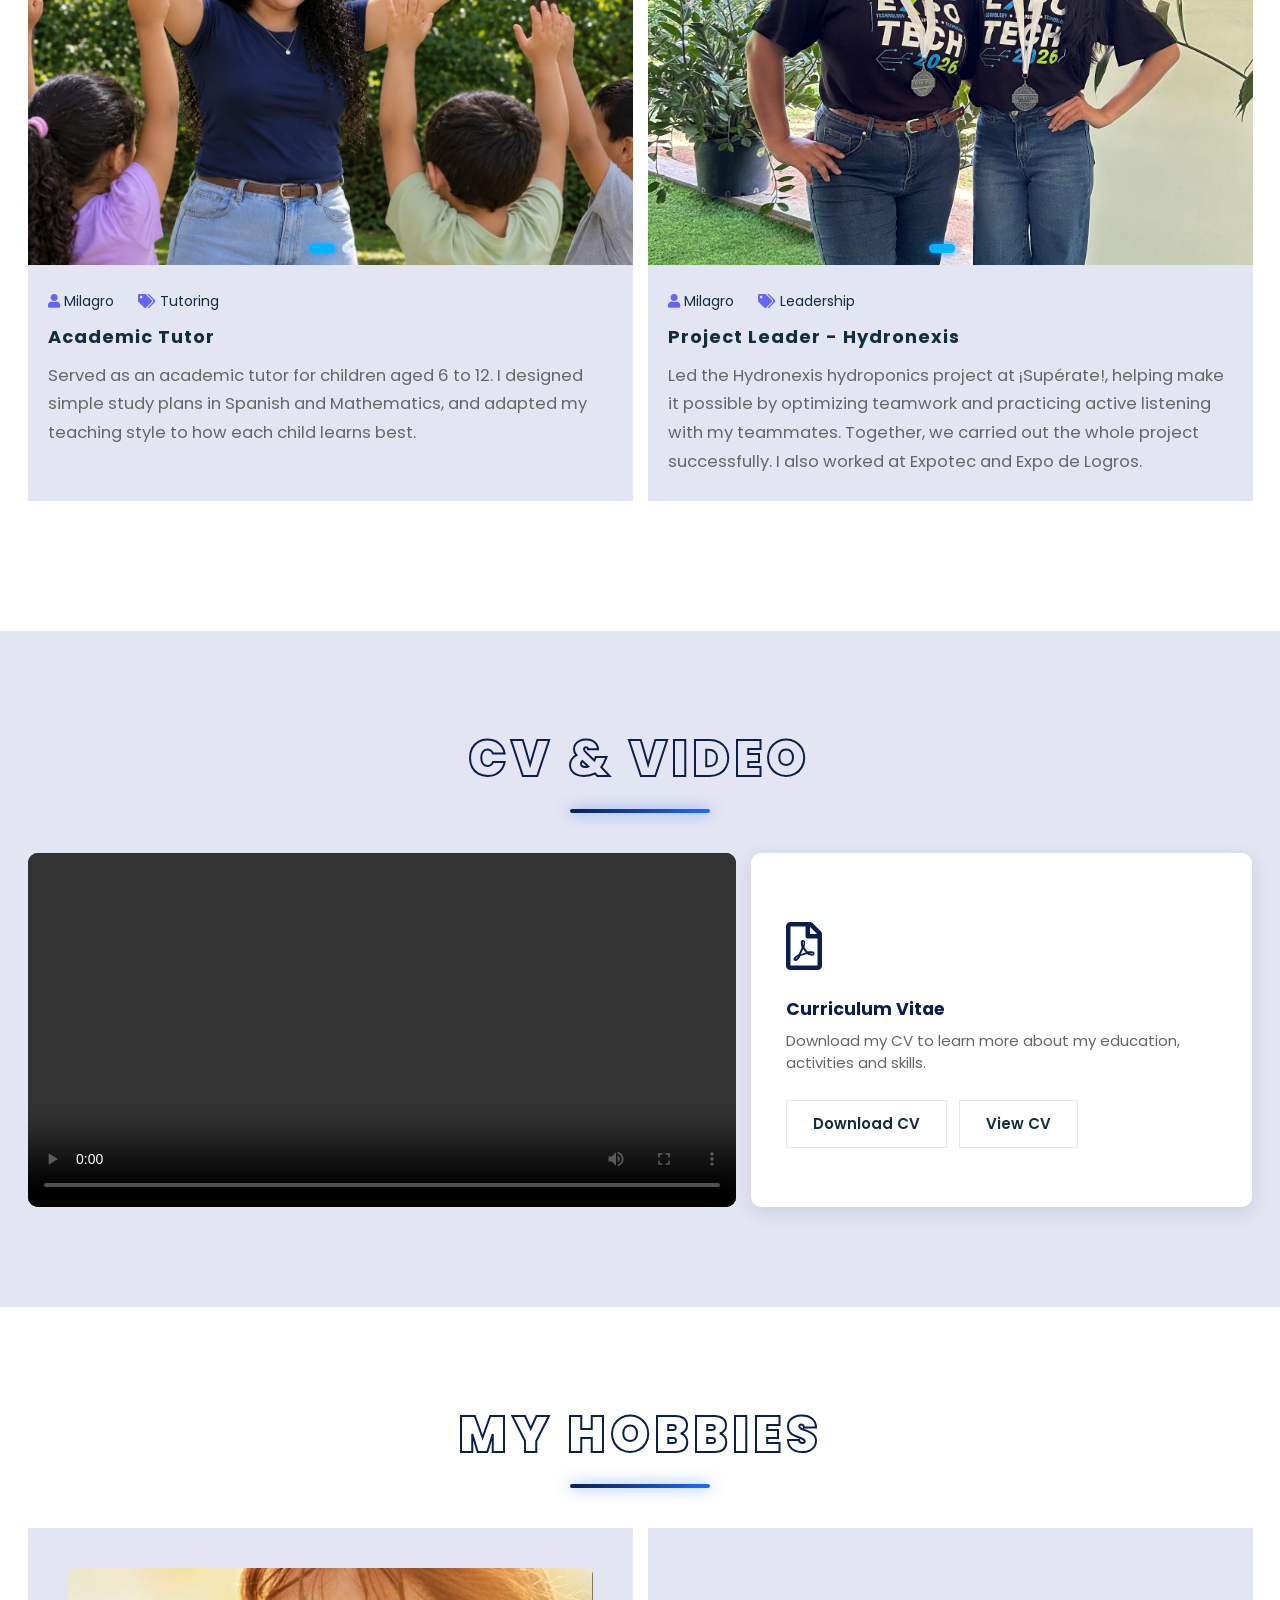
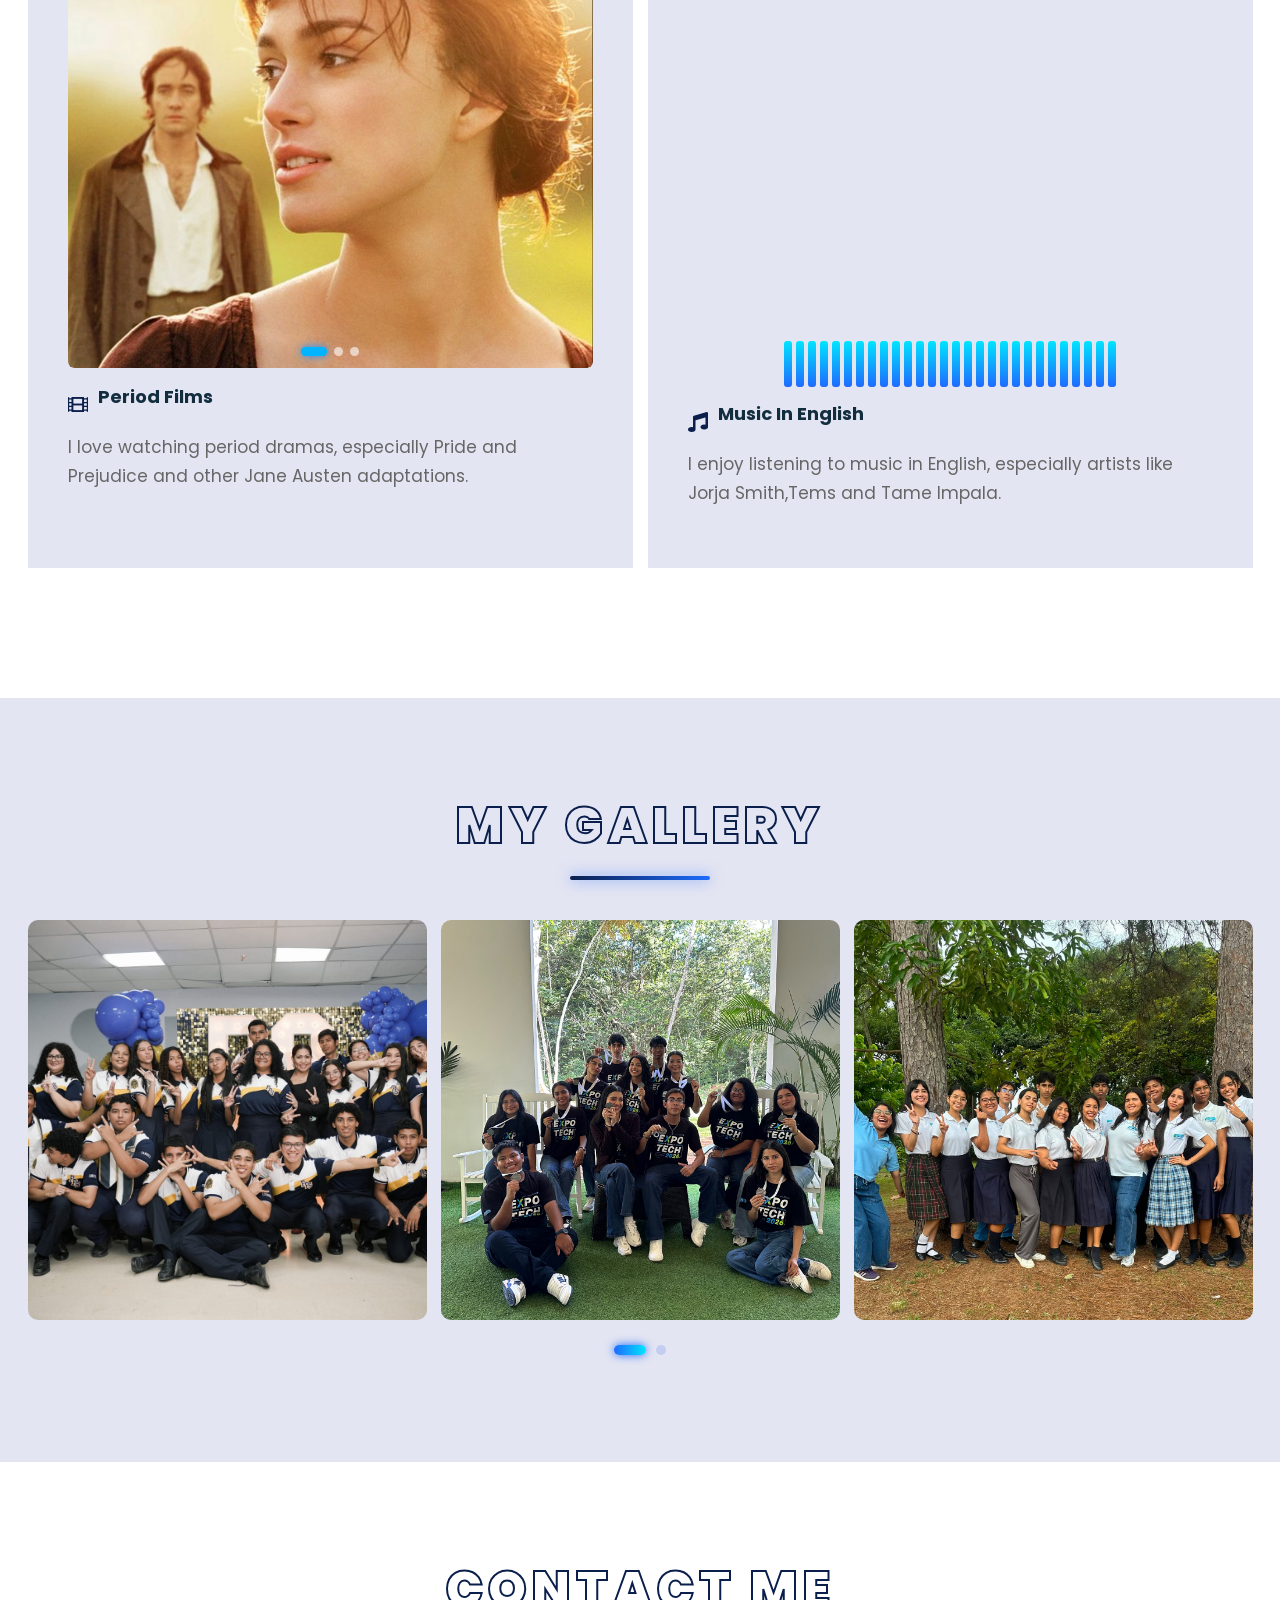
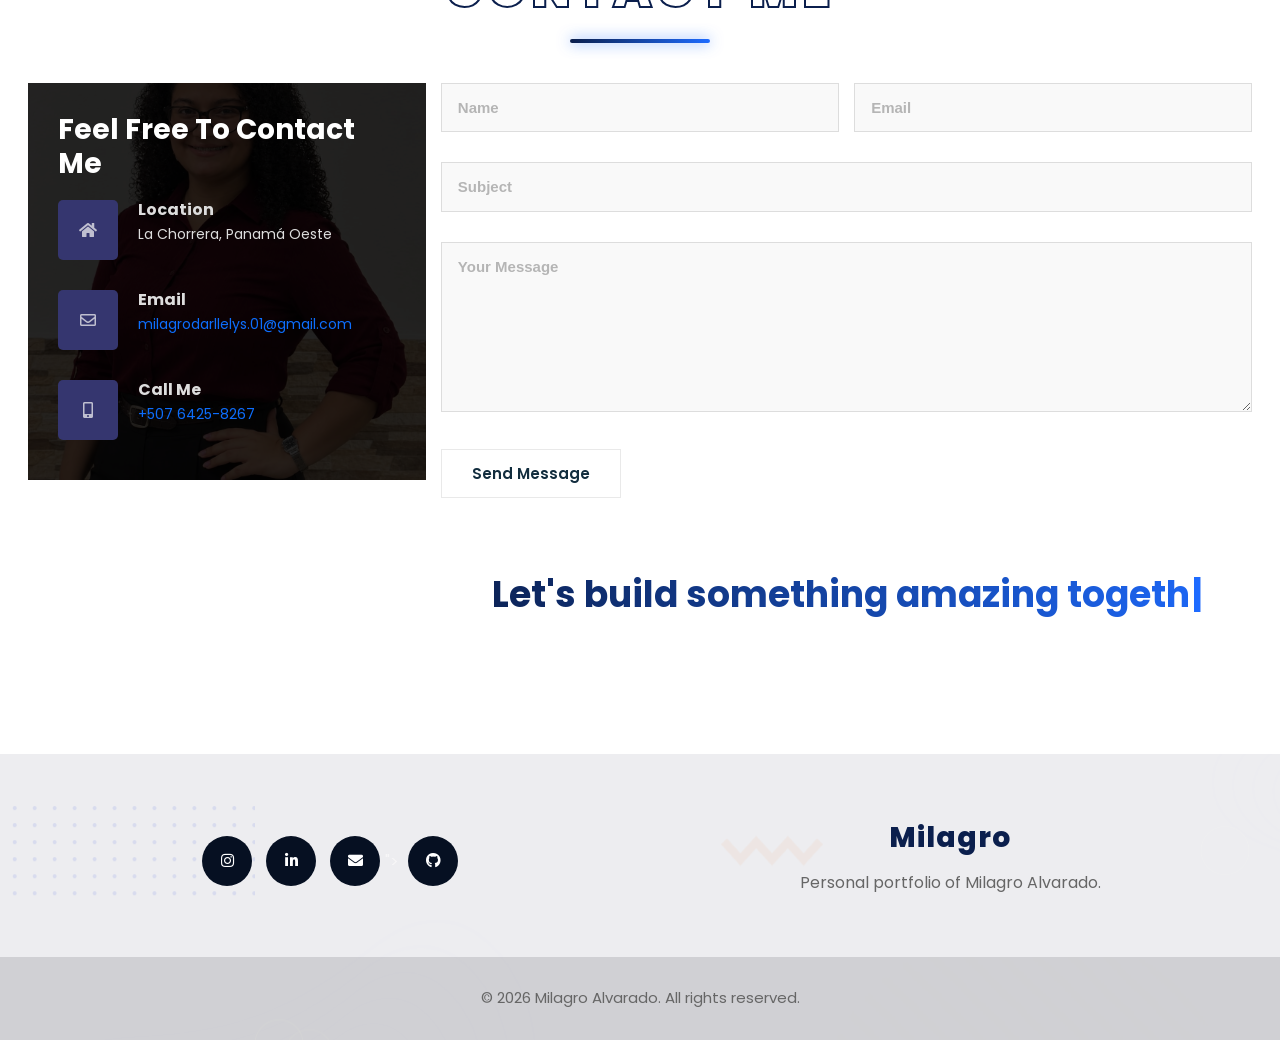
==== commit abb7bb3d: "Change greeting from 'Hello' to 'Goodbye' mm" ====
--- a/index.html
+++ b/index.html
@@ -677,7 +677,7 @@
         </div>
         <div class="content">
          <h4>Email</h4>
-         <p><a href="mailto:milagro.darllelys01@gmail.com">milagro.darllelys01@gmail.com</a></p>
+         <p><a href="mailto:milagrodarllelys.01@gmail.com">milagrodarllelys.01@gmail.com</a></p>
         </div>
        </div>
        <div class="item">
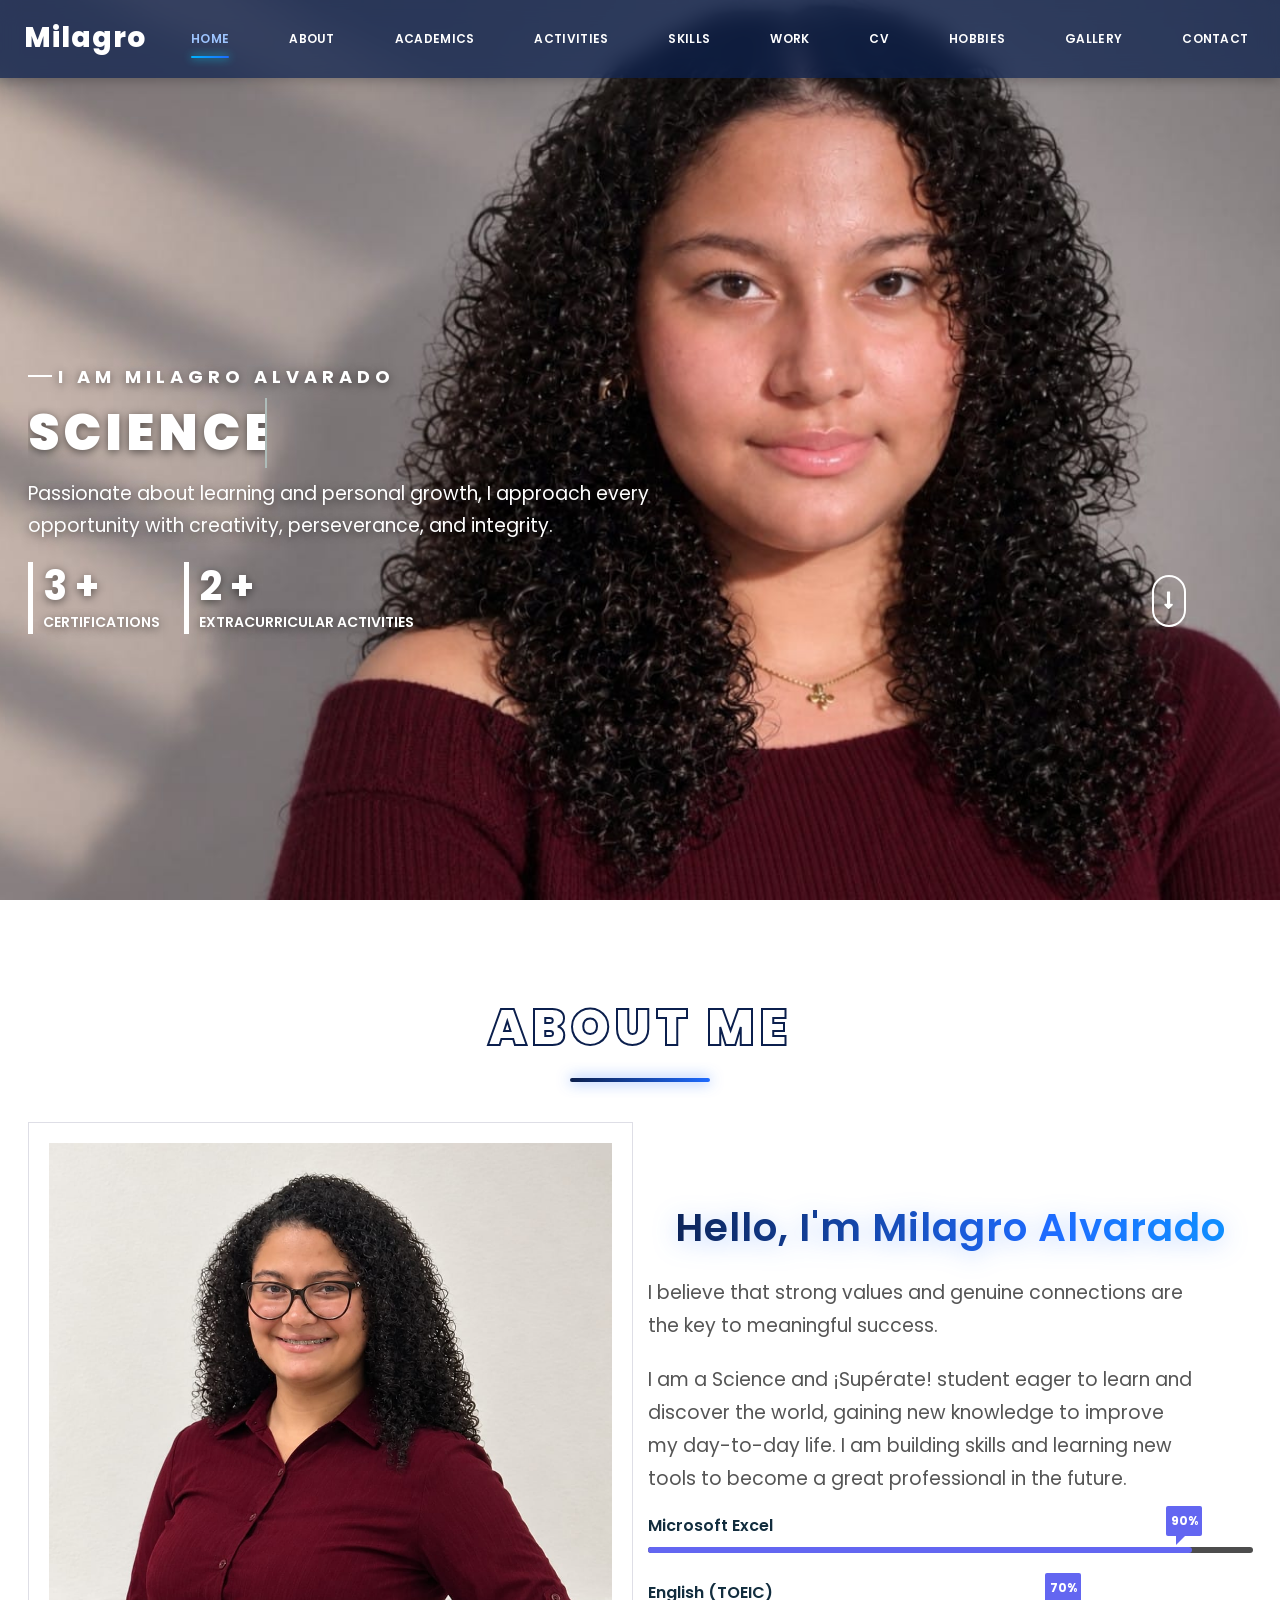
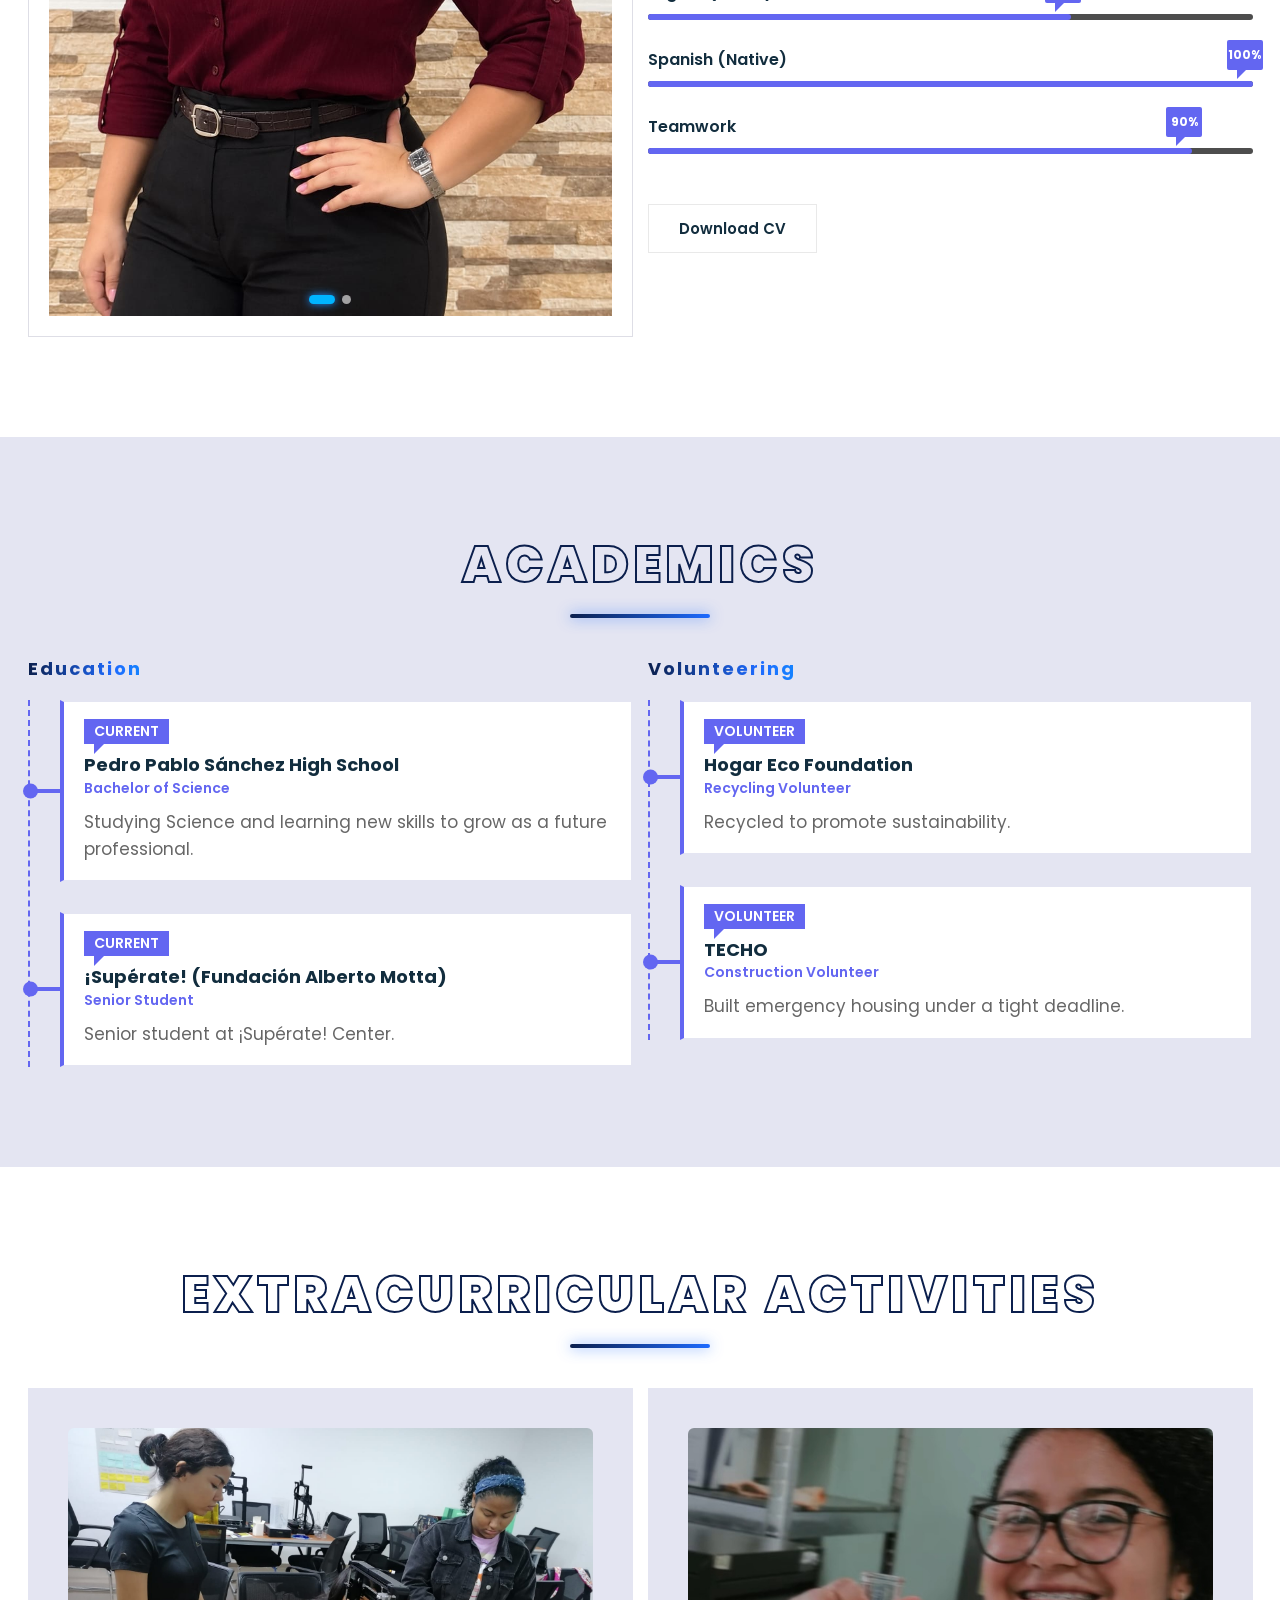
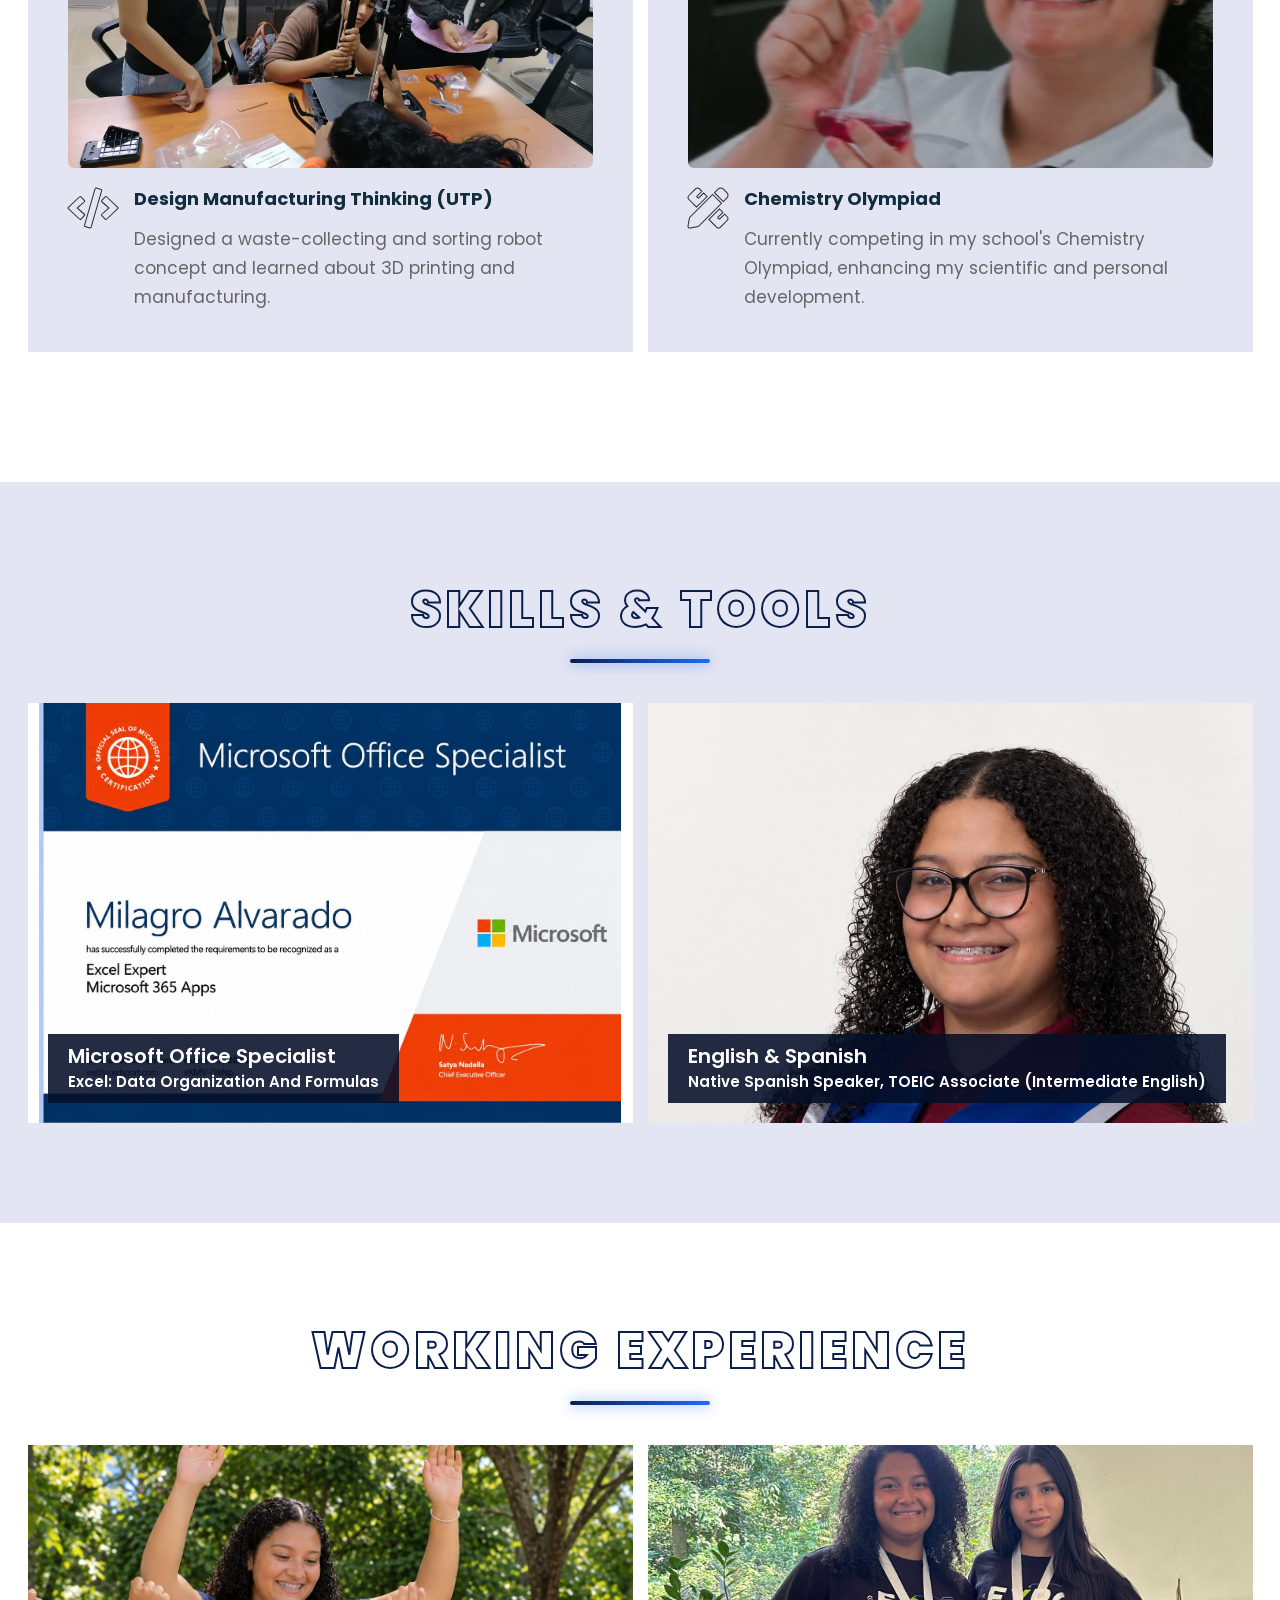
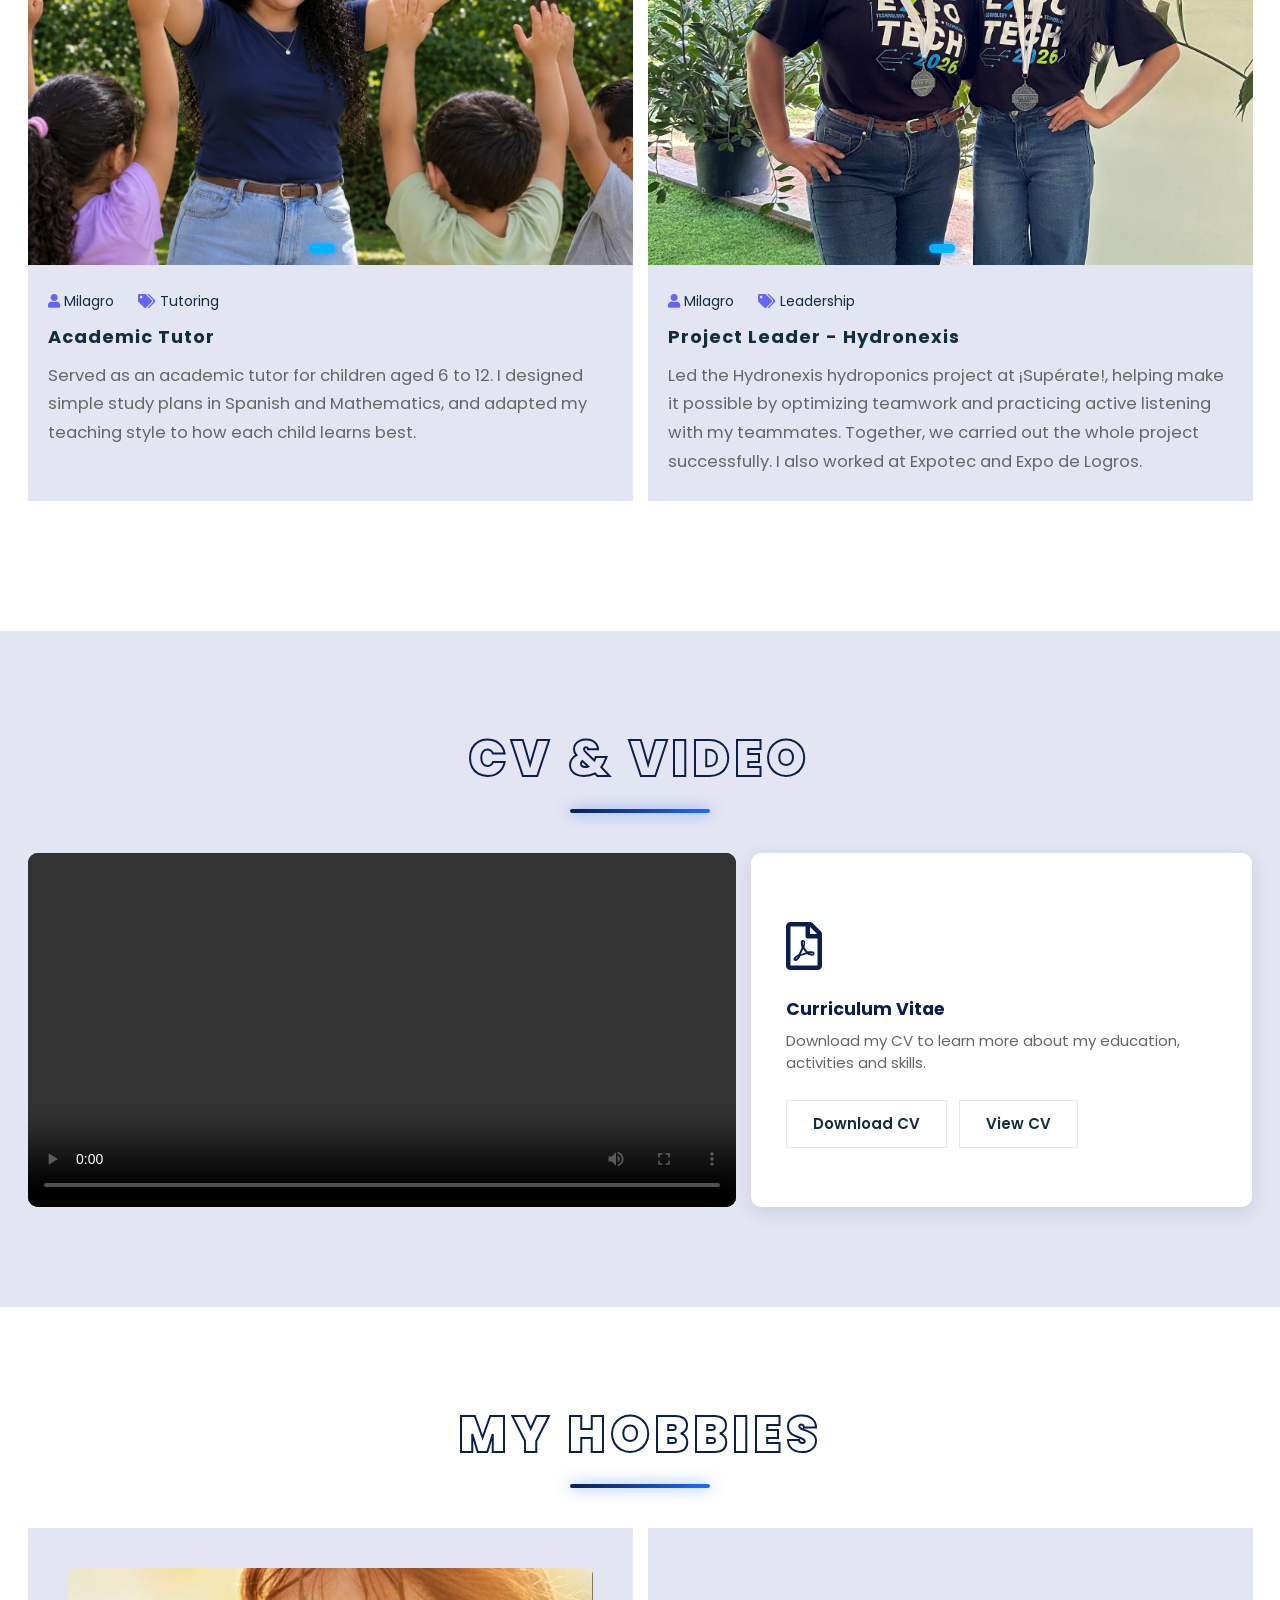
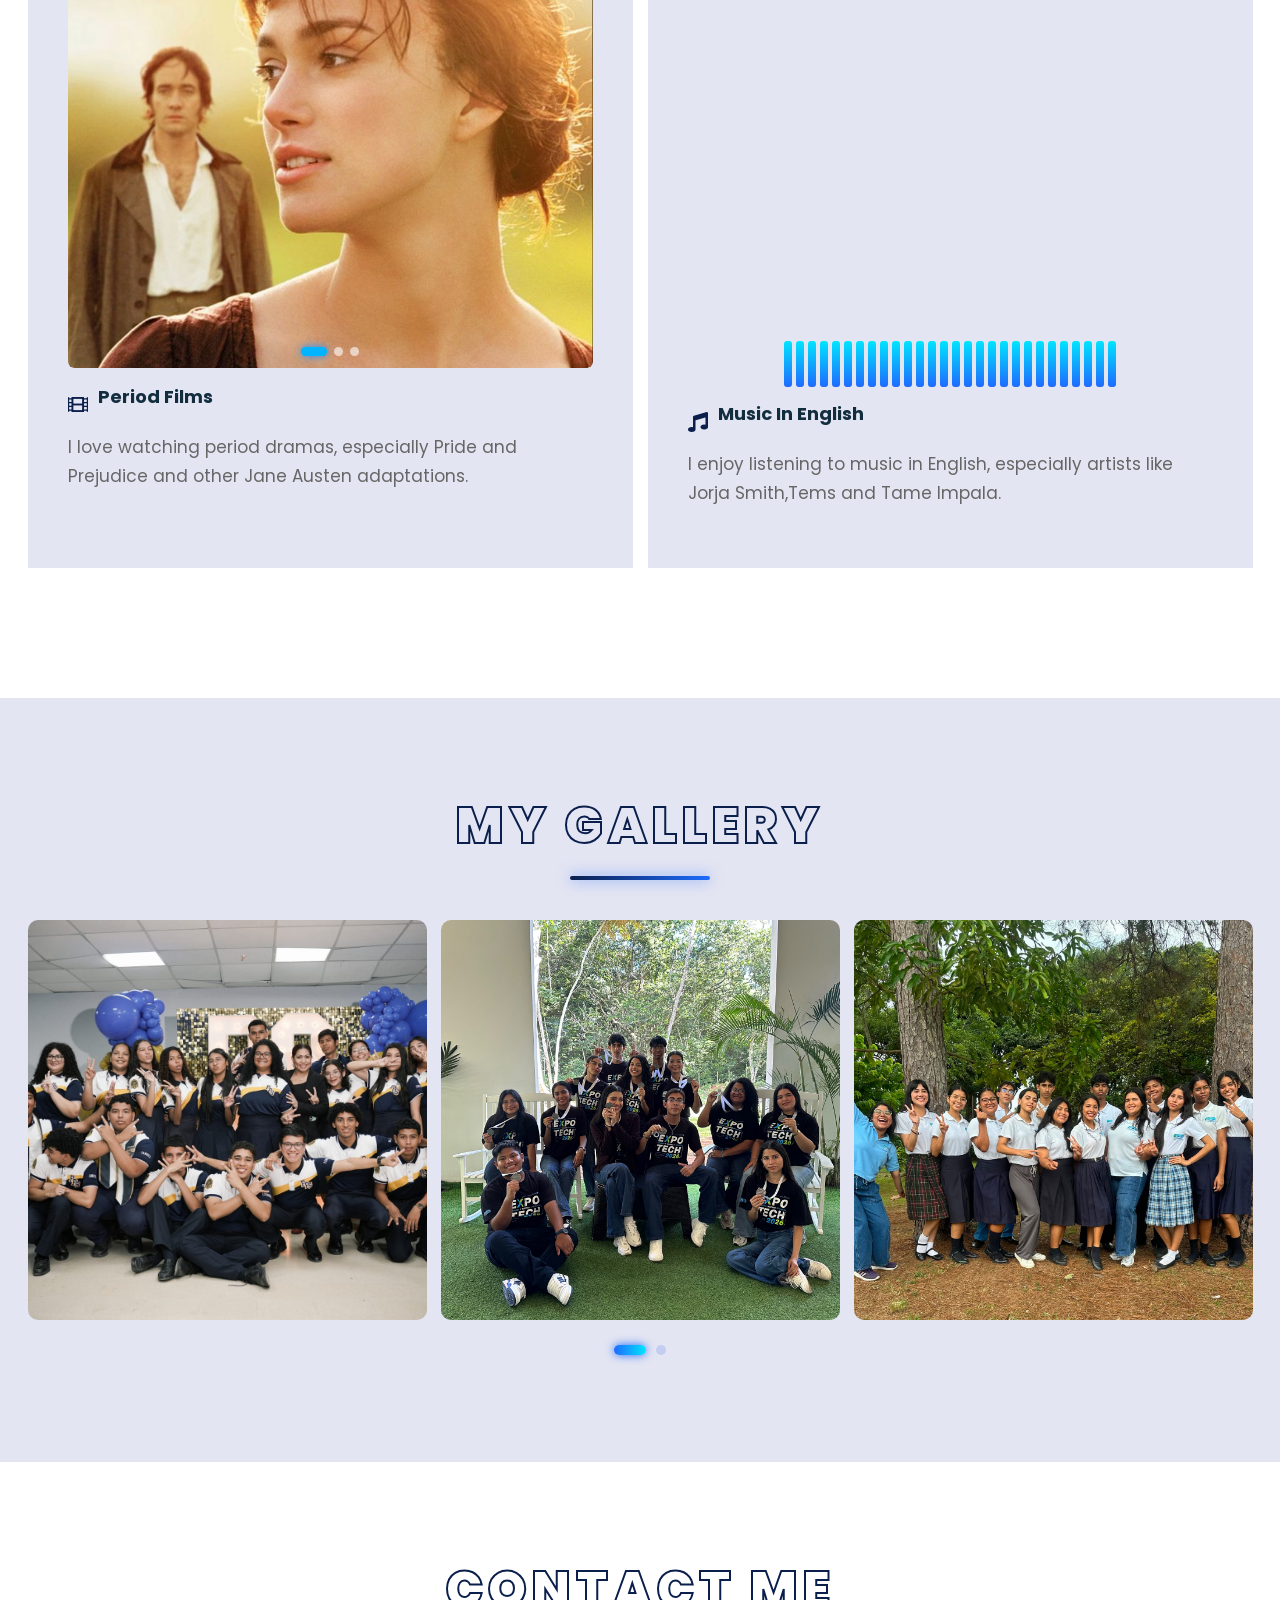
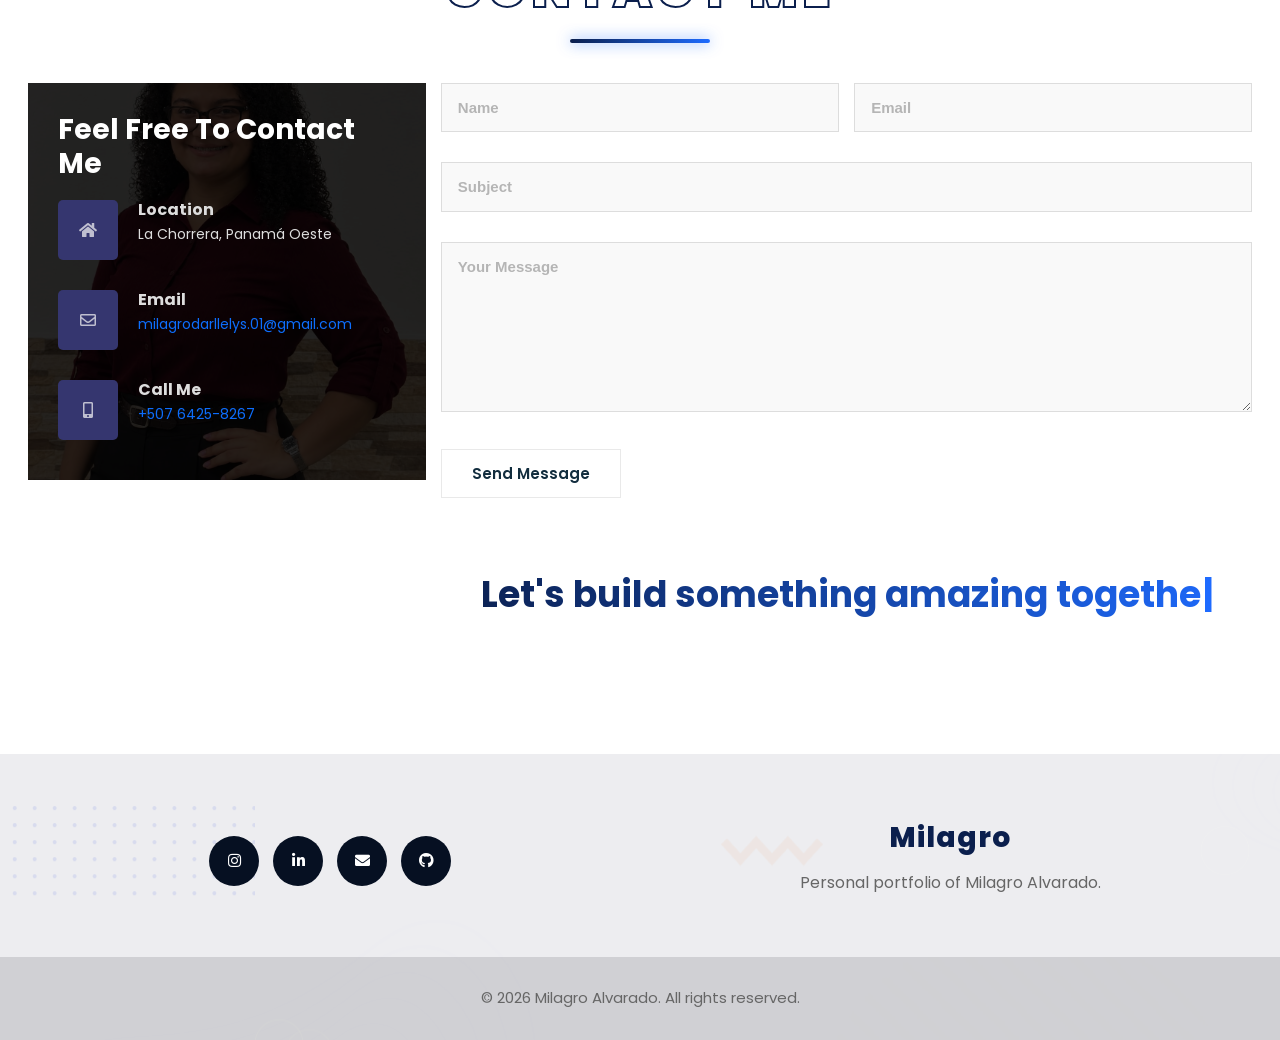
==== commit 9130f80f: "Update index.html" ====
--- a/index.html
+++ b/index.html
@@ -740,7 +740,7 @@
        <div class="footer-social">
        <span><a href="https://www.instagram.com/milagro_a01?gwpx=Y3AxZmp3ZHZkcHIx" target="_blank"><i class="fab fa-instagram"></i></a></span>
 <span><a href="https://pa.linkedin.com/in/milagro-alvarado-17b7a240a" target="_blank"><i class="fab fa-linkedin-in"></i></a></span>
-<span><a href="<span><a href="https://mail.google.com/mail/?view=cm&to=milagrodarllelys.01@gmail.com" target="_blank"><i class="fas fa-envelope"></i></a></span>"></i></a></span>
+<span><a href="mailto:milagrodarllelys.01@gmail.com"><i class="fas fa-envelope"></i></a></span>
 <span><a href="https://github.com/mili01-a" target="_blank"><i class="fab fa-github"></i></a></span>
        </div>
       </div>
